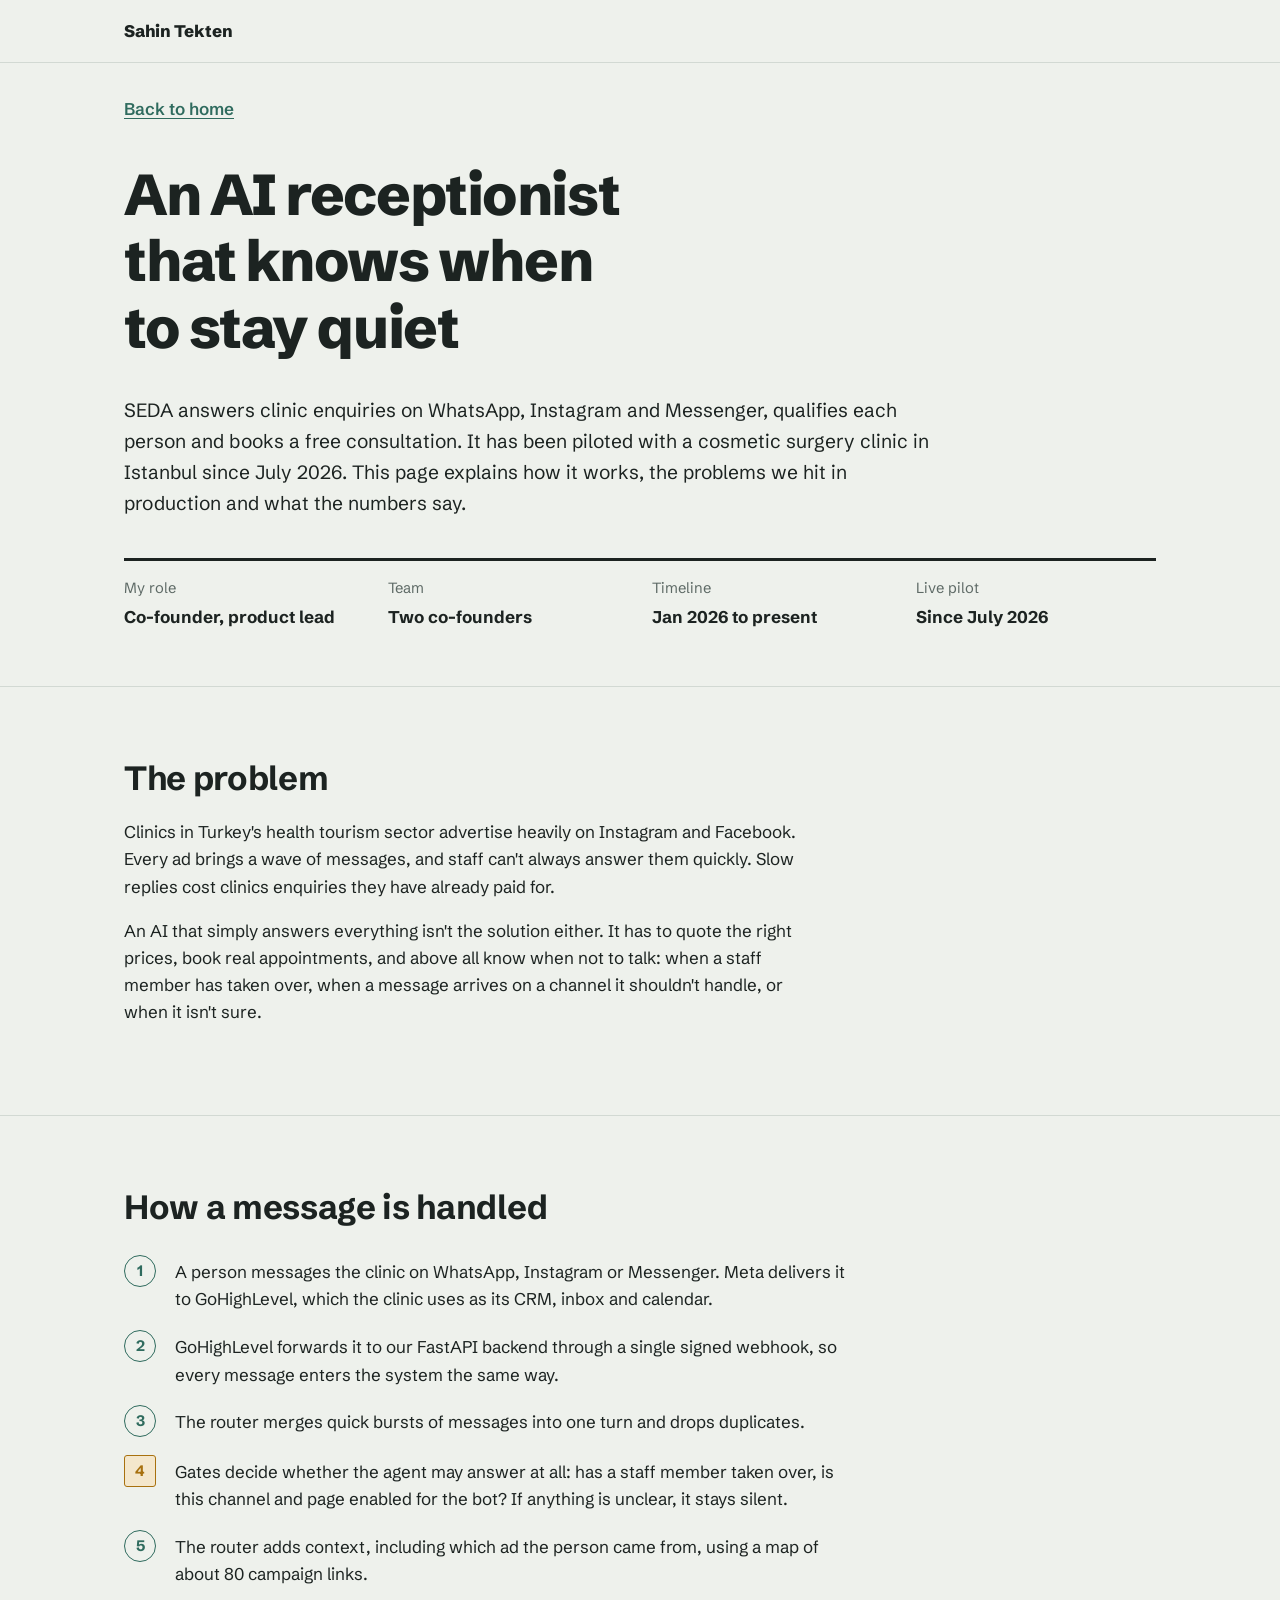
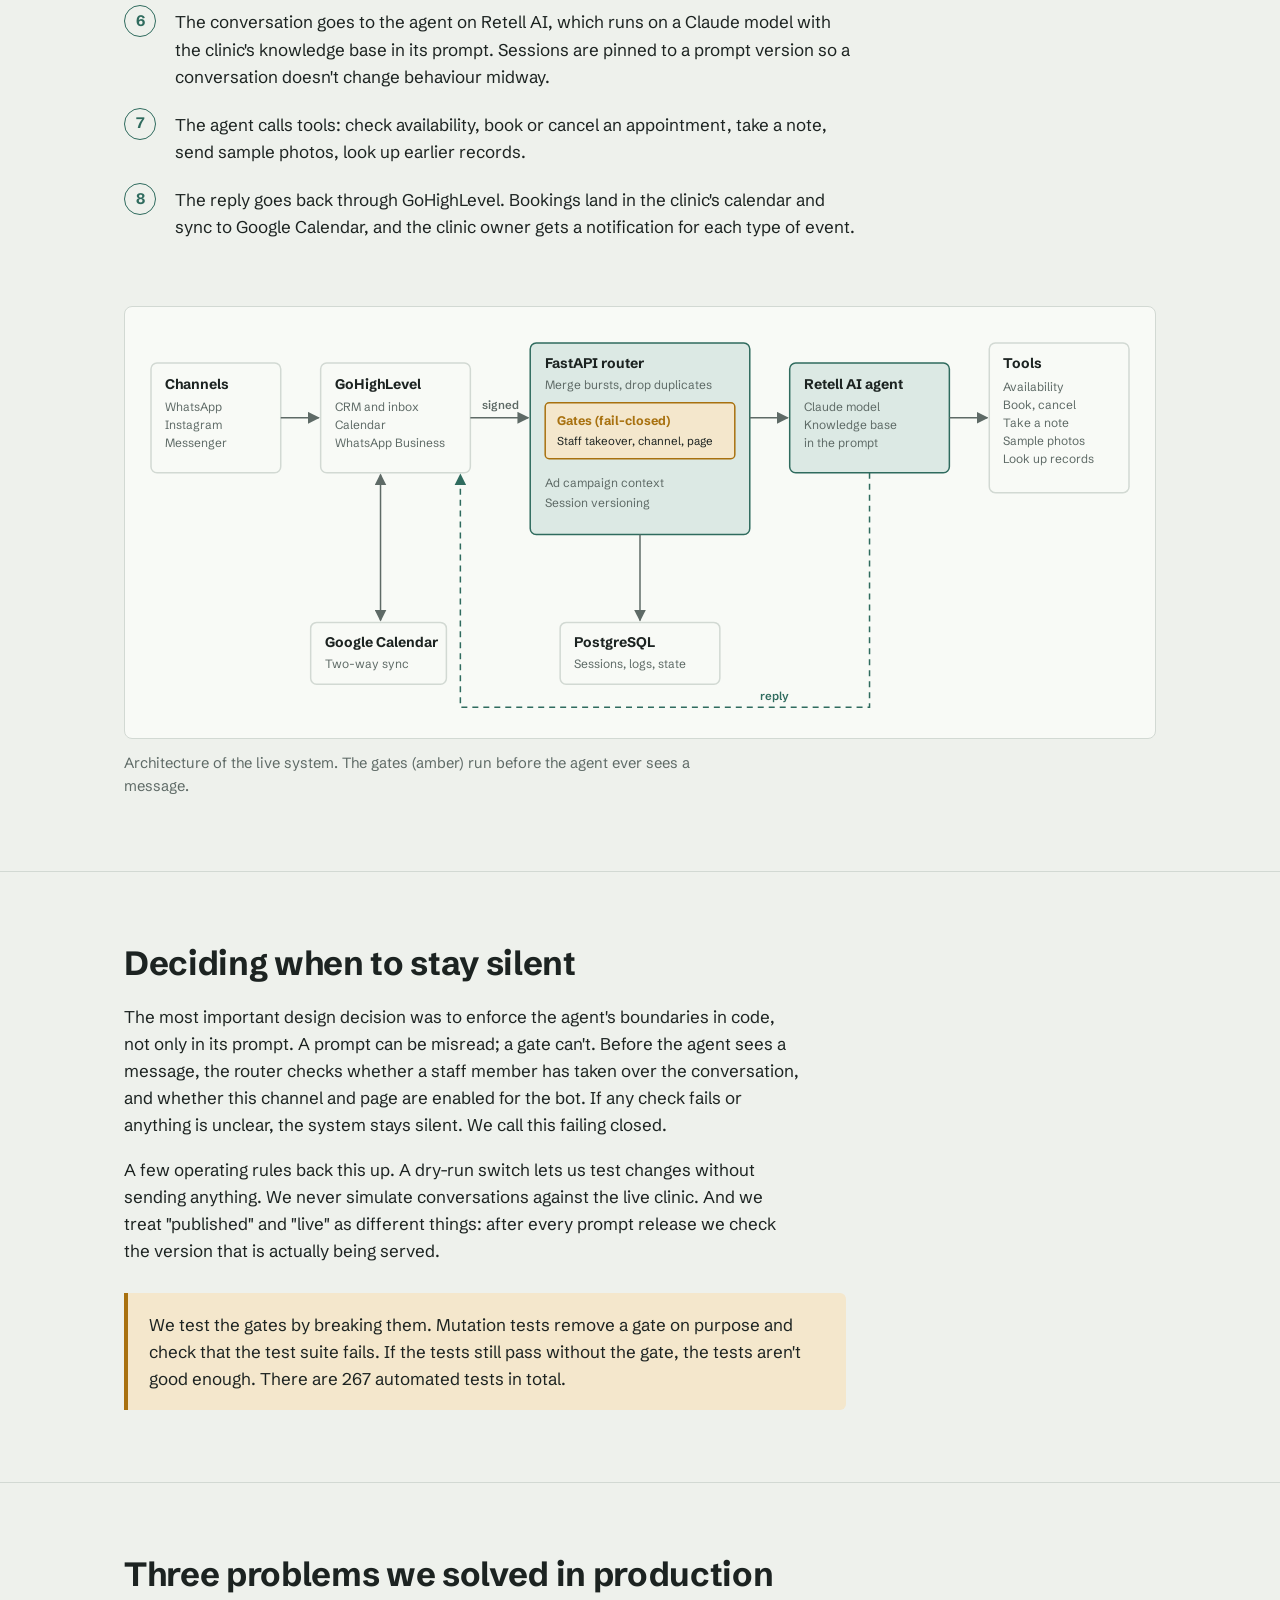
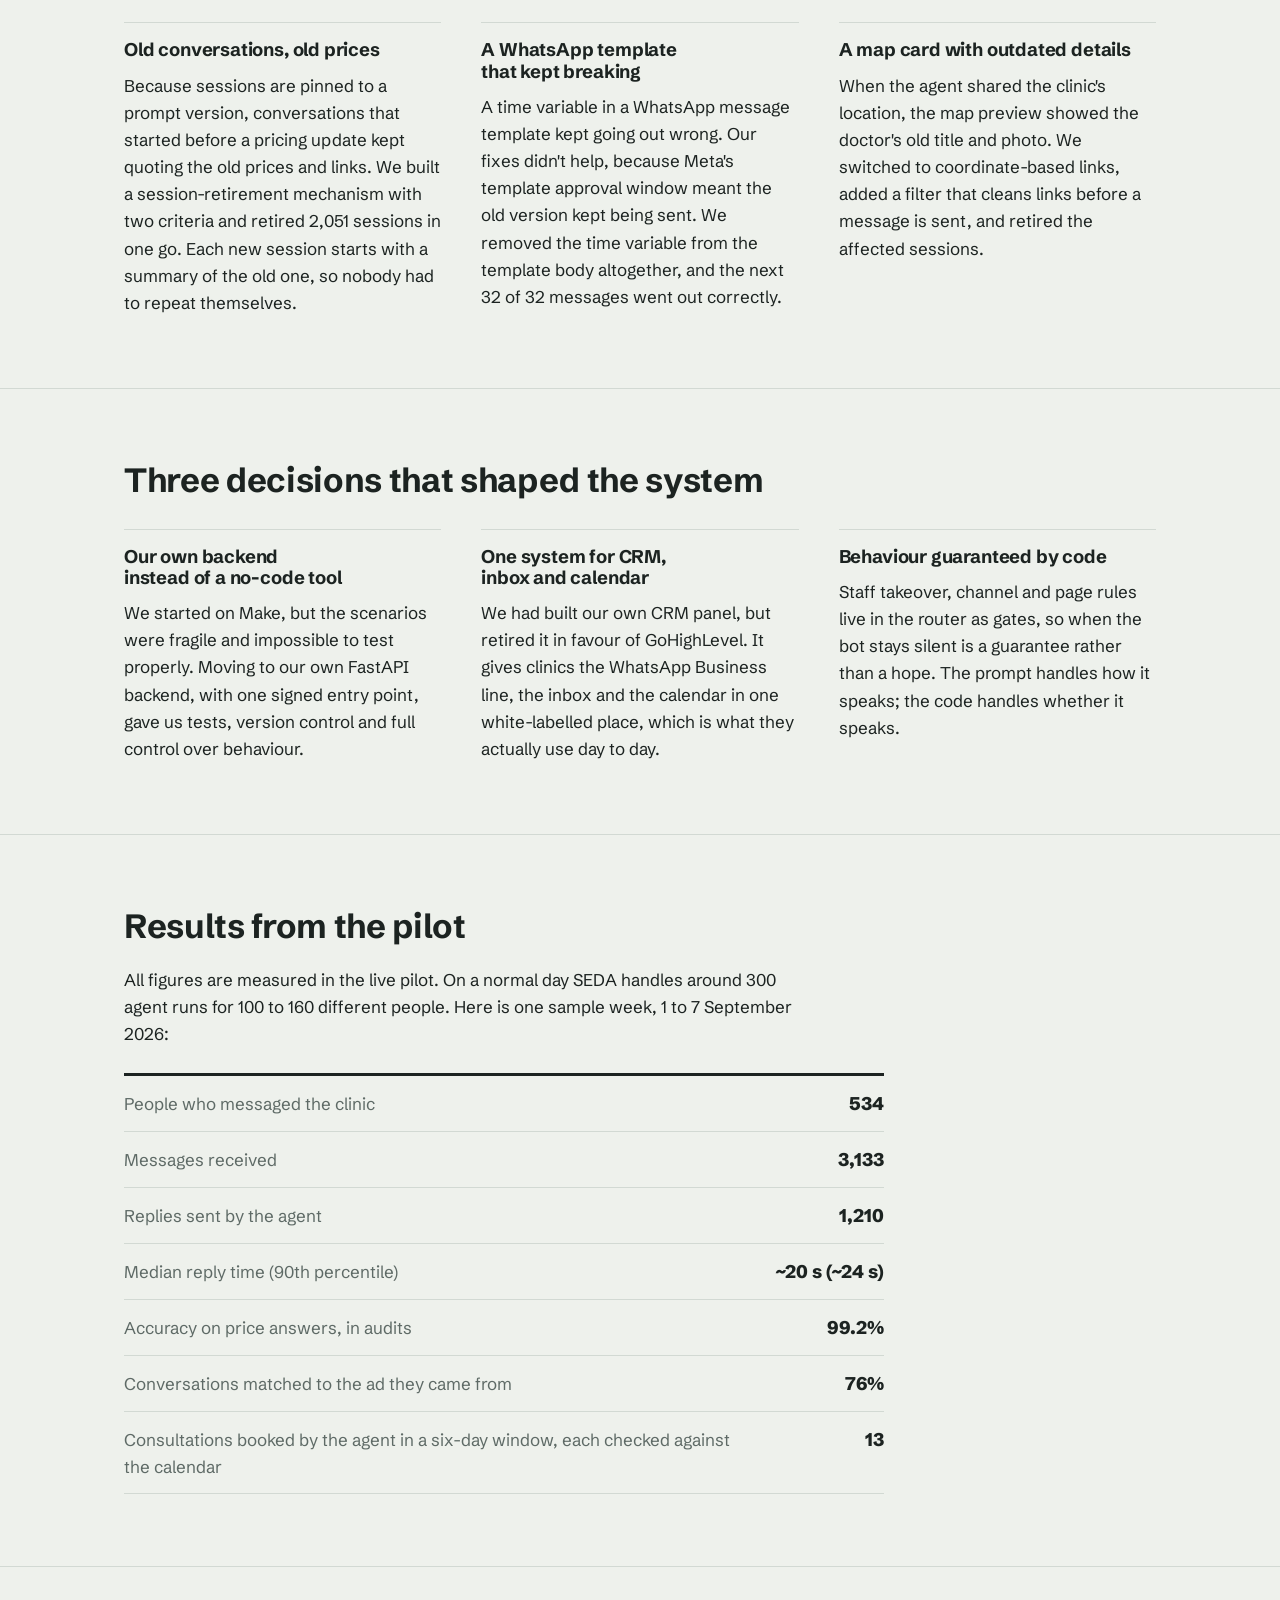
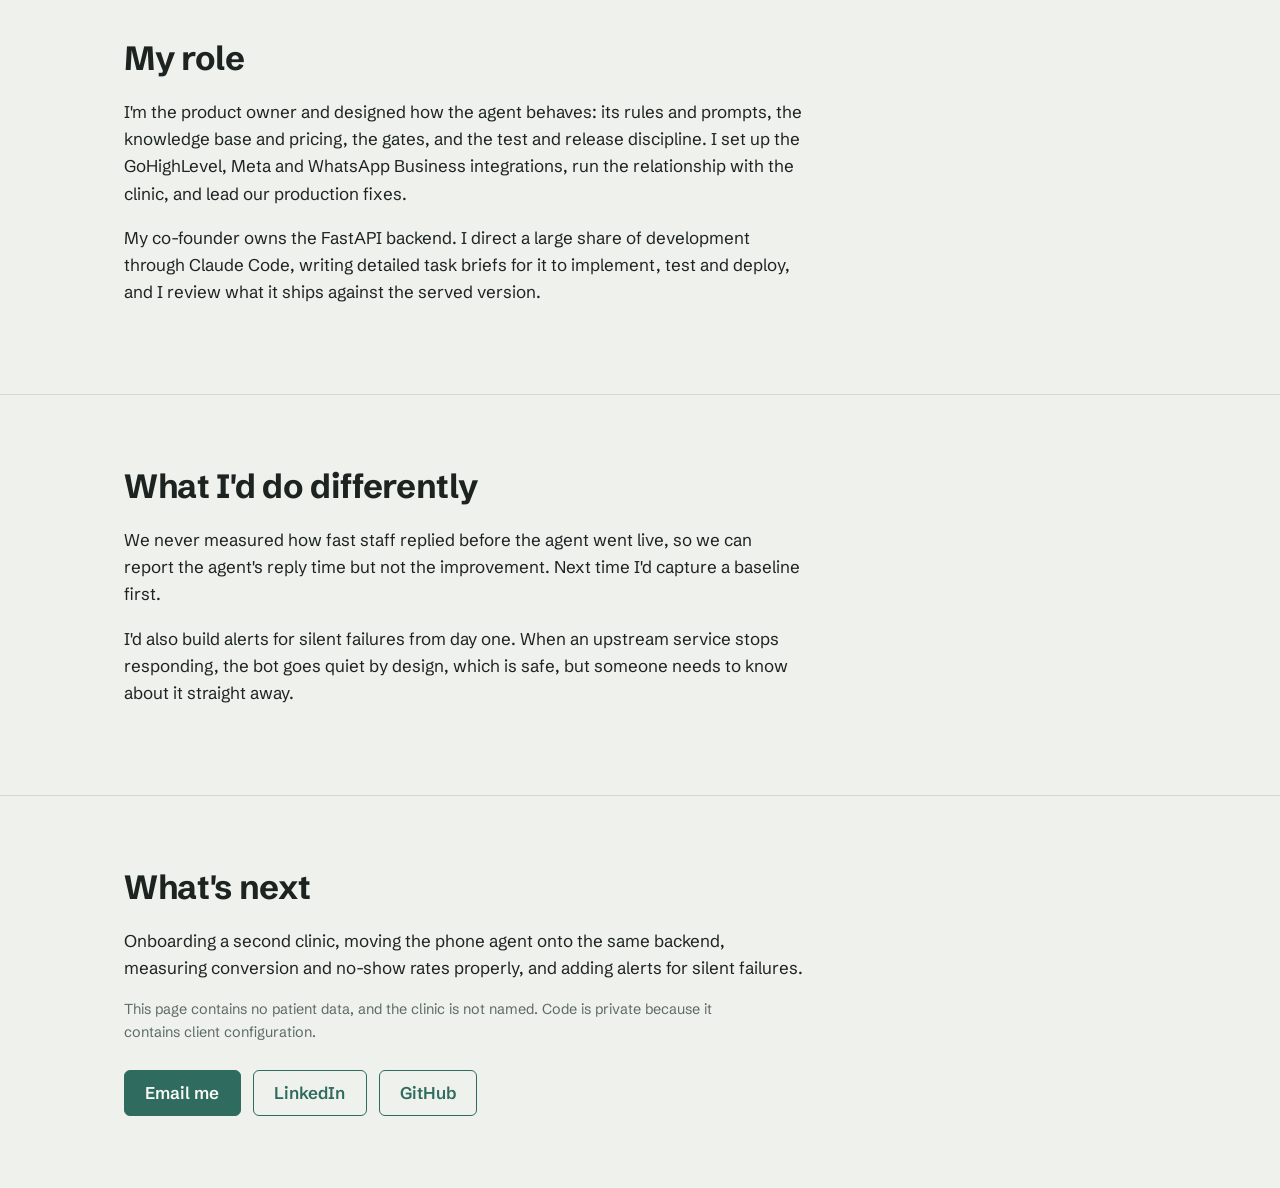
==== ai-receptionist.html @ e3f32552 "Redesign portfolio and add AI receptionist case study" ====
<!doctype html>
<html lang="en">
<head>
<meta charset="utf-8">
<meta name="viewport" content="width=device-width, initial-scale=1">
<title>SEDA case study: an AI receptionist that knows when to stay quiet | Sahin Tekten</title>
<meta name="description" content="SEDA answers clinic enquiries on WhatsApp, Instagram and Messenger, qualifies each person and books a free consultation.">
<meta name="color-scheme" content="light dark">
<link rel="preconnect" href="https://fonts.googleapis.com">
<link rel="preconnect" href="https://fonts.gstatic.com" crossorigin>
<link rel="stylesheet" href="https://fonts.googleapis.com/css2?family=Schibsted+Grotesk:wght@400;600;700;800&display=swap">
<link rel="stylesheet" href="styles.css">
</head>
<body>
<a class="skip-link" href="#main">Skip to content</a>

<header class="site-header">
  <div class="wrap">
    <a class="home" href="index.html">Sahin Tekten</a>
  </div>
</header>

<main id="main" tabindex="-1">

  <div class="wrap">
    <a class="back" href="index.html">Back to home</a>
  </div>

  <section class="case-hero" aria-labelledby="case-title">
    <div class="wrap">
      <h1 id="case-title">An AI receptionist that knows when to stay quiet</h1>
      <p class="lede">SEDA answers clinic enquiries on WhatsApp, Instagram and Messenger, qualifies each person and books a free consultation. It has been piloted with a cosmetic surgery clinic in Istanbul since July 2026. This page explains how it works, the problems we hit in production and what the numbers say.</p>
      <dl class="summary">
        <div><dt>My role</dt><dd>Co-founder, product lead</dd></div>
        <div><dt>Team</dt><dd>Two co-founders</dd></div>
        <div><dt>Timeline</dt><dd>Jan 2026 to present</dd></div>
        <div><dt>Live pilot</dt><dd>Since July 2026</dd></div>
      </dl>
    </div>
  </section>

  <section class="section prose" aria-labelledby="problem-title">
    <div class="wrap">
      <h2 id="problem-title">The problem</h2>
      <p>Clinics in Turkey's health tourism sector advertise heavily on Instagram and Facebook. Every ad brings a wave of messages, and staff can't always answer them quickly. Slow replies cost clinics enquiries they have already paid for.</p>
      <p>An AI that simply answers everything isn't the solution either. It has to quote the right prices, book real appointments, and above all know when not to talk: when a staff member has taken over, when a message arrives on a channel it shouldn't handle, or when it isn't sure.</p>
    </div>
  </section>

  <section class="section" aria-labelledby="how-title">
    <div class="wrap">
      <h2 id="how-title">How a message is handled</h2>
      <ol class="steps">
        <li><span class="num" aria-hidden="true">1</span><p>A person messages the clinic on WhatsApp, Instagram or Messenger. Meta delivers it to GoHighLevel, which the clinic uses as its CRM, inbox and calendar.</p></li>
        <li><span class="num" aria-hidden="true">2</span><p>GoHighLevel forwards it to our FastAPI backend through a single signed webhook, so every message enters the system the same way.</p></li>
        <li><span class="num" aria-hidden="true">3</span><p>The router merges quick bursts of messages into one turn and drops duplicates.</p></li>
        <li class="gate-step"><span class="num" aria-hidden="true">4</span><p>Gates decide whether the agent may answer at all: has a staff member taken over, is this channel and page enabled for the bot? If anything is unclear, it stays silent.</p></li>
        <li><span class="num" aria-hidden="true">5</span><p>The router adds context, including which ad the person came from, using a map of about 80 campaign links.</p></li>
        <li><span class="num" aria-hidden="true">6</span><p>The conversation goes to the agent on Retell AI, which runs on a Claude model with the clinic's knowledge base in its prompt. Sessions are pinned to a prompt version so a conversation doesn't change behaviour midway.</p></li>
        <li><span class="num" aria-hidden="true">7</span><p>The agent calls tools: check availability, book or cancel an appointment, take a note, send sample photos, look up earlier records.</p></li>
        <li><span class="num" aria-hidden="true">8</span><p>The reply goes back through GoHighLevel. Bookings land in the clinic's calendar and sync to Google Calendar, and the clinic owner gets a notification for each type of event.</p></li>
      </ol>

      <figure>
        <div class="diagram">
          <svg class="diagram-wide" viewBox="0 0 1000 400" role="img" aria-labelledby="arch-title arch-desc">
            <title id="arch-title">Architecture of the live system</title>
            <desc id="arch-desc">Messages flow from the channels (WhatsApp, Instagram, Messenger) to GoHighLevel, then over a signed webhook to the FastAPI router. The router merges bursts, drops duplicates and runs fail-closed gates for staff takeover, channel and page, then adds ad campaign context and session versioning. It passes the conversation to the Retell AI agent, which uses a Claude model with the knowledge base in the prompt and calls tools for availability, booking and cancelling, notes, sample photos and record lookups. The reply goes back to GoHighLevel. GoHighLevel syncs two ways with Google Calendar, and the router stores sessions, logs and state in PostgreSQL.</desc>
            <defs>
              <marker id="ah" viewBox="0 0 10 10" refX="9" refY="5" markerWidth="8" markerHeight="8" orient="auto-start-reverse"><path class="svg-head" d="M0,0 L10,5 L0,10 z"/></marker>
              <marker id="ah-accent" viewBox="0 0 10 10" refX="9" refY="5" markerWidth="8" markerHeight="8" orient="auto-start-reverse"><path class="svg-head-accent" d="M0,0 L10,5 L0,10 z"/></marker>
            </defs>

            <rect class="svg-box" x="10" y="40" width="130" height="110" rx="6"/>
            <text class="svg-title" x="24" y="66">Channels</text>
            <text class="svg-text" x="24" y="88">WhatsApp</text>
            <text class="svg-text" x="24" y="106">Instagram</text>
            <text class="svg-text" x="24" y="124">Messenger</text>

            <rect class="svg-box" x="180" y="40" width="150" height="110" rx="6"/>
            <text class="svg-title" x="194" y="66">GoHighLevel</text>
            <text class="svg-text" x="194" y="88">CRM and inbox</text>
            <text class="svg-text" x="194" y="106">Calendar</text>
            <text class="svg-text" x="194" y="124">WhatsApp Business</text>

            <rect class="svg-box-accent" x="390" y="20" width="220" height="192" rx="6"/>
            <text class="svg-title" x="405" y="45">FastAPI router</text>
            <text class="svg-text" x="405" y="66">Merge bursts, drop duplicates</text>
            <rect class="svg-box-gate" x="405" y="80" width="190" height="56" rx="4"/>
            <text class="svg-gate-title" x="417" y="102">Gates (fail-closed)</text>
            <text class="svg-gate-text" x="417" y="122">Staff takeover, channel, page</text>
            <text class="svg-text" x="405" y="164">Ad campaign context</text>
            <text class="svg-text" x="405" y="184">Session versioning</text>

            <rect class="svg-box-accent" x="650" y="40" width="160" height="110" rx="6"/>
            <text class="svg-title" x="664" y="66">Retell AI agent</text>
            <text class="svg-text" x="664" y="88">Claude model</text>
            <text class="svg-text" x="664" y="106">Knowledge base</text>
            <text class="svg-text" x="664" y="124">in the prompt</text>

            <rect class="svg-box" x="850" y="20" width="140" height="150" rx="6"/>
            <text class="svg-title" x="864" y="45">Tools</text>
            <text class="svg-text" x="864" y="68">Availability</text>
            <text class="svg-text" x="864" y="86">Book, cancel</text>
            <text class="svg-text" x="864" y="104">Take a note</text>
            <text class="svg-text" x="864" y="122">Sample photos</text>
            <text class="svg-text" x="864" y="140">Look up records</text>

            <line class="svg-arrow" x1="140" y1="95" x2="178" y2="95" marker-end="url(#ah)"/>
            <line class="svg-arrow" x1="330" y1="95" x2="388" y2="95" marker-end="url(#ah)"/>
            <text class="svg-label" x="360" y="86" text-anchor="middle">signed</text>
            <line class="svg-arrow" x1="610" y1="95" x2="648" y2="95" marker-end="url(#ah)"/>
            <line class="svg-arrow" x1="810" y1="95" x2="848" y2="95" marker-end="url(#ah)"/>

            <rect class="svg-box" x="170" y="300" width="136" height="62" rx="6"/>
            <text class="svg-title" x="184" y="325">Google Calendar</text>
            <text class="svg-text" x="184" y="346">Two-way sync</text>
            <line class="svg-arrow" x1="240" y1="152" x2="240" y2="298" marker-start="url(#ah)" marker-end="url(#ah)"/>

            <rect class="svg-box" x="420" y="300" width="160" height="62" rx="6"/>
            <text class="svg-title" x="434" y="325">PostgreSQL</text>
            <text class="svg-text" x="434" y="346">Sessions, logs, state</text>
            <line class="svg-arrow" x1="500" y1="212" x2="500" y2="298" marker-end="url(#ah)"/>

            <path class="svg-reply" d="M730,150 V385 H320 V152" marker-end="url(#ah-accent)"/>
            <text class="svg-label-accent" x="620" y="378">reply</text>
          </svg>

          <svg class="diagram-tall" viewBox="0 0 360 730" role="img" aria-labelledby="arch-title-m arch-desc-m">
            <title id="arch-title-m">Architecture of the live system</title>
            <desc id="arch-desc-m">Messages flow from the channels (WhatsApp, Instagram, Messenger) to GoHighLevel, then over a signed webhook to the FastAPI router. The router merges bursts, drops duplicates and runs fail-closed gates for staff takeover, channel and page, then adds ad campaign context and session versioning. It passes the conversation to the Retell AI agent, which uses a Claude model with the knowledge base in the prompt and calls tools for availability, booking and cancelling, notes, sample photos and record lookups. The reply goes back to GoHighLevel. GoHighLevel syncs two ways with Google Calendar, and the router stores sessions, logs and state in PostgreSQL.</desc>
            <defs>
              <marker id="ahm" viewBox="0 0 10 10" refX="9" refY="5" markerWidth="8" markerHeight="8" orient="auto-start-reverse"><path class="svg-head" d="M0,0 L10,5 L0,10 z"/></marker>
              <marker id="ahm-accent" viewBox="0 0 10 10" refX="9" refY="5" markerWidth="8" markerHeight="8" orient="auto-start-reverse"><path class="svg-head-accent" d="M0,0 L10,5 L0,10 z"/></marker>
            </defs>

            <rect class="svg-box" x="36" y="10" width="190" height="90" rx="6"/>
            <text class="svg-title" x="50" y="34">Channels</text>
            <text class="svg-text" x="50" y="54">WhatsApp</text>
            <text class="svg-text" x="50" y="71">Instagram</text>
            <text class="svg-text" x="50" y="88">Messenger</text>
            <line class="svg-arrow" x1="131" y1="100" x2="131" y2="128" marker-end="url(#ahm)"/>

            <rect class="svg-box" x="36" y="130" width="190" height="90" rx="6"/>
            <text class="svg-title" x="50" y="154">GoHighLevel</text>
            <text class="svg-text" x="50" y="174">CRM and inbox</text>
            <text class="svg-text" x="50" y="191">Calendar</text>
            <text class="svg-text" x="50" y="208">WhatsApp Business</text>

            <rect class="svg-box" x="260" y="140" width="95" height="70" rx="6"/>
            <text class="svg-title" x="268" y="160">Google</text>
            <text class="svg-title" x="268" y="177">Calendar</text>
            <text class="svg-text" x="268" y="198">Two-way sync</text>
            <line class="svg-arrow" x1="228" y1="175" x2="258" y2="175" marker-start="url(#ahm)" marker-end="url(#ahm)"/>

            <line class="svg-arrow" x1="131" y1="220" x2="131" y2="258" marker-end="url(#ahm)"/>
            <text class="svg-label" x="141" y="244">signed</text>

            <rect class="svg-box-accent" x="36" y="260" width="190" height="200" rx="6"/>
            <text class="svg-title" x="50" y="284">FastAPI router</text>
            <text class="svg-text" x="50" y="304">Merge bursts,</text>
            <text class="svg-text" x="50" y="320">drop duplicates</text>
            <rect class="svg-box-gate" x="50" y="334" width="162" height="66" rx="4"/>
            <text class="svg-gate-title" x="60" y="354">Gates (fail-closed)</text>
            <text class="svg-gate-text" x="60" y="373">Staff takeover,</text>
            <text class="svg-gate-text" x="60" y="389">channel, page</text>
            <text class="svg-text" x="50" y="424">Ad campaign context</text>
            <text class="svg-text" x="50" y="442">Session versioning</text>

            <rect class="svg-box" x="260" y="300" width="95" height="76" rx="6"/>
            <text class="svg-title" x="268" y="320">PostgreSQL</text>
            <text class="svg-text" x="268" y="342">Sessions, logs,</text>
            <text class="svg-text" x="268" y="358">state</text>
            <line class="svg-arrow" x1="228" y1="338" x2="258" y2="338" marker-end="url(#ahm)"/>

            <line class="svg-arrow" x1="131" y1="460" x2="131" y2="488" marker-end="url(#ahm)"/>

            <rect class="svg-box-accent" x="36" y="490" width="190" height="72" rx="6"/>
            <text class="svg-title" x="50" y="514">Retell AI agent</text>
            <text class="svg-text" x="50" y="534">Claude model</text>
            <text class="svg-text" x="50" y="551">Knowledge base in the prompt</text>

            <line class="svg-arrow" x1="131" y1="562" x2="131" y2="590" marker-end="url(#ahm)"/>

            <rect class="svg-box" x="36" y="592" width="190" height="128" rx="6"/>
            <text class="svg-title" x="50" y="616">Tools</text>
            <text class="svg-text" x="50" y="636">Availability</text>
            <text class="svg-text" x="50" y="653">Book, cancel</text>
            <text class="svg-text" x="50" y="670">Take a note</text>
            <text class="svg-text" x="50" y="687">Sample photos</text>
            <text class="svg-text" x="50" y="704">Look up records</text>

            <path class="svg-reply" d="M36,526 H18 V175 H34" marker-end="url(#ahm-accent)"/>
            <text class="svg-label-accent" transform="translate(12 350) rotate(-90)" text-anchor="middle">reply</text>
          </svg>
        </div>
        <figcaption>Architecture of the live system. The gates (amber) run before the agent ever sees a message.</figcaption>
      </figure>
    </div>
  </section>

  <section class="section prose" aria-labelledby="silent-title">
    <div class="wrap">
      <h2 id="silent-title">Deciding when to stay silent</h2>
      <p>The most important design decision was to enforce the agent's boundaries in code, not only in its prompt. A prompt can be misread; a gate can't. Before the agent sees a message, the router checks whether a staff member has taken over the conversation, and whether this channel and page are enabled for the bot. If any check fails or anything is unclear, the system stays silent. We call this failing closed.</p>
      <p>A few operating rules back this up. A dry-run switch lets us test changes without sending anything. We never simulate conversations against the live clinic. And we treat "published" and "live" as different things: after every prompt release we check the version that is actually being served.</p>
      <div class="callout">
        <p>We test the gates by breaking them. Mutation tests remove a gate on purpose and check that the test suite fails. If the tests still pass without the gate, the tests aren't good enough. There are 267 automated tests in total.</p>
      </div>
    </div>
  </section>

  <section class="section" aria-labelledby="problems-title">
    <div class="wrap">
      <h2 id="problems-title">Three problems we solved in production</h2>
      <div class="three">
        <div>
          <h3>Old conversations, old prices</h3>
          <p>Because sessions are pinned to a prompt version, conversations that started before a pricing update kept quoting the old prices and links. We built a session-retirement mechanism with two criteria and retired 2,051 sessions in one go. Each new session starts with a summary of the old one, so nobody had to repeat themselves.</p>
        </div>
        <div>
          <h3>A WhatsApp template that kept breaking</h3>
          <p>A time variable in a WhatsApp message template kept going out wrong. Our fixes didn't help, because Meta's template approval window meant the old version kept being sent. We removed the time variable from the template body altogether, and the next 32 of 32 messages went out correctly.</p>
        </div>
        <div>
          <h3>A map card with outdated details</h3>
          <p>When the agent shared the clinic's location, the map preview showed the doctor's old title and photo. We switched to coordinate-based links, added a filter that cleans links before a message is sent, and retired the affected sessions.</p>
        </div>
      </div>
    </div>
  </section>

  <section class="section" aria-labelledby="decisions-title">
    <div class="wrap">
      <h2 id="decisions-title">Three decisions that shaped the system</h2>
      <div class="three">
        <div>
          <h3>Our own backend instead of a no-code tool</h3>
          <p>We started on Make, but the scenarios were fragile and impossible to test properly. Moving to our own FastAPI backend, with one signed entry point, gave us tests, version control and full control over behaviour.</p>
        </div>
        <div>
          <h3>One system for CRM, inbox and calendar</h3>
          <p>We had built our own CRM panel, but retired it in favour of GoHighLevel. It gives clinics the WhatsApp Business line, the inbox and the calendar in one white-labelled place, which is what they actually use day to day.</p>
        </div>
        <div>
          <h3>Behaviour guaranteed by code</h3>
          <p>Staff takeover, channel and page rules live in the router as gates, so when the bot stays silent is a guarantee rather than a hope. The prompt handles how it speaks; the code handles whether it speaks.</p>
        </div>
      </div>
    </div>
  </section>

  <section class="section prose" aria-labelledby="results-title">
    <div class="wrap">
      <h2 id="results-title">Results from the pilot</h2>
      <p>All figures are measured in the live pilot. On a normal day SEDA handles around 300 agent runs for 100 to 160 different people. Here is one sample week, 1 to 7 September 2026:</p>
      <table class="results">
        <caption class="visually-hidden">Sample week, 1 to 7 September 2026</caption>
        <tbody>
          <tr><th scope="row">People who messaged the clinic</th><td>534</td></tr>
          <tr><th scope="row">Messages received</th><td>3,133</td></tr>
          <tr><th scope="row">Replies sent by the agent</th><td>1,210</td></tr>
          <tr><th scope="row">Median reply time (90th percentile)</th><td>~20 s (~24 s)</td></tr>
          <tr><th scope="row">Accuracy on price answers, in audits</th><td>99.2%</td></tr>
          <tr><th scope="row">Conversations matched to the ad they came from</th><td>76%</td></tr>
          <tr><th scope="row">Consultations booked by the agent in a six-day window, each checked against the calendar</th><td>13</td></tr>
        </tbody>
      </table>
    </div>
  </section>

  <section class="section prose" aria-labelledby="role-title">
    <div class="wrap">
      <h2 id="role-title">My role</h2>
      <p>I'm the product owner and designed how the agent behaves: its rules and prompts, the knowledge base and pricing, the gates, and the test and release discipline. I set up the GoHighLevel, Meta and WhatsApp Business integrations, run the relationship with the clinic, and lead our production fixes.</p>
      <p>My co-founder owns the FastAPI backend. I direct a large share of development through Claude Code, writing detailed task briefs for it to implement, test and deploy, and I review what it ships against the served version.</p>
    </div>
  </section>

  <section class="section prose" aria-labelledby="differently-title">
    <div class="wrap">
      <h2 id="differently-title">What I'd do differently</h2>
      <p>We never measured how fast staff replied before the agent went live, so we can report the agent's reply time but not the improvement. Next time I'd capture a baseline first.</p>
      <p>I'd also build alerts for silent failures from day one. When an upstream service stops responding, the bot goes quiet by design, which is safe, but someone needs to know about it straight away.</p>
    </div>
  </section>

  <section class="section prose" aria-labelledby="next-title">
    <div class="wrap">
      <h2 id="next-title">What's next</h2>
      <p>Onboarding a second clinic, moving the phone agent onto the same backend, measuring conversion and no-show rates properly, and adding alerts for silent failures.</p>
      <p class="small muted">This page contains no patient data, and the clinic is not named. Code is private because it contains client configuration.</p>
      <div class="actions">
        <a class="btn btn-primary" href="mailto:sahin.tekten@ucdconnect.ie">Email me</a>
        <a class="btn" href="https://www.linkedin.com/in/sahintekten">LinkedIn</a>
        <a class="btn" href="https://github.com/sahintekten">GitHub</a>
      </div>
    </div>
  </section>

</main>
</body>
</html>
---- styles.css ----
:root {
  --bg: #EEF1EC;
  --surface: #F8FAF6;
  --text: #1C2321;
  --muted: #5E6A66;
  --line: #D2D9D3;
  --accent: #2F6B5E;
  --accent-soft: #DCE9E4;
  --gate: #A8710F;
  --gate-soft: #F4E7CC;
  --on-accent: #F8FAF6;
  --sans: "Schibsted Grotesk", system-ui, -apple-system, "Segoe UI", Roboto, sans-serif;
  --mono: "JetBrains Mono", ui-monospace, monospace;
  --measure: 68ch;
  color-scheme: light dark;
}

@media (prefers-color-scheme: dark) {
  :root {
    --bg: #141918;
    --surface: #1B2220;
    --text: #E6ECE8;
    --muted: #9AA7A2;
    --line: #2C3633;
    --accent: #76BDAA;
    --accent-soft: #1E332D;
    --gate: #E2AC4C;
    --gate-soft: #3A2F18;
    --on-accent: #141918;
  }
}

*, *::before, *::after { box-sizing: border-box; }

html { scroll-behavior: smooth; }
@media (prefers-reduced-motion: reduce) {
  html { scroll-behavior: auto; }
}

body {
  margin: 0;
  background: var(--bg);
  color: var(--text);
  font: 400 17px/1.6 var(--sans);
  -webkit-text-size-adjust: 100%;
  overflow-wrap: break-word;
}

h1, h2, h3 {
  line-height: 1.15;
  margin: 0 0 0.6em;
  letter-spacing: -0.01em;
  text-wrap: balance;
}
h1 { font-size: clamp(2.2rem, 5.2vw, 3.6rem); font-weight: 800; letter-spacing: -0.025em; }
h2 { font-size: clamp(1.6rem, 3vw, 2.1rem); font-weight: 700; }
h3 { font-size: 1.15rem; font-weight: 700; }

p { margin: 0 0 1em; max-width: var(--measure); }

a { color: var(--accent); text-underline-offset: 0.18em; text-decoration-thickness: 1px; }
a:hover { text-decoration-thickness: 2px; }

:focus-visible {
  outline: 3px solid var(--accent);
  outline-offset: 3px;
  border-radius: 2px;
}

.visually-hidden {
  position: absolute;
  width: 1px;
  height: 1px;
  overflow: hidden;
  clip: rect(0 0 0 0);
  white-space: nowrap;
}

.skip-link {
  position: absolute;
  left: 16px;
  top: -100px;
  z-index: 10;
  background: var(--text);
  color: var(--bg);
  padding: 0.6em 1em;
  font-weight: 600;
  text-decoration: none;
}
.skip-link:focus { top: 12px; }

.wrap {
  max-width: 1080px;
  margin: 0 auto;
  padding: 0 24px;
}

/* Header */
.site-header { border-bottom: 1px solid var(--line); }
.site-header .wrap {
  display: flex;
  flex-wrap: wrap;
  align-items: baseline;
  justify-content: space-between;
  gap: 0.5rem 1.5rem;
  padding-top: 1.1rem;
  padding-bottom: 1.1rem;
}
.site-header .home { font-weight: 800; color: var(--text); text-decoration: none; font-size: 1.05rem; }
.site-header nav ul {
  list-style: none;
  margin: 0;
  padding: 0;
  display: flex;
  flex-wrap: wrap;
  gap: 0.25rem 1.4rem;
}
.site-header nav a { color: var(--muted); text-decoration: none; font-weight: 600; }
.site-header nav a:hover { color: var(--text); text-decoration: underline; }

main { display: block; }

.section { padding: 4.5rem 0; border-top: 1px solid var(--line); }
.section:first-child { border-top: 0; }

.sub { color: var(--muted); font-weight: 600; margin-top: -0.3em; }
.muted { color: var(--muted); }
.small { font-size: 0.9rem; }

/* Buttons */
.actions { display: flex; flex-wrap: wrap; gap: 0.75rem; margin: 1.6rem 0 0; }
.btn {
  display: inline-block;
  padding: 0.7em 1.2em;
  border: 1.5px solid var(--accent);
  border-radius: 6px;
  color: var(--accent);
  background: transparent;
  font-weight: 600;
  text-decoration: none;
  line-height: 1.2;
}
.btn:hover { background: var(--accent-soft); }
.btn-primary { background: var(--accent); color: var(--on-accent); }
.btn-primary:hover { background: var(--accent); color: var(--on-accent); filter: brightness(1.08); }

/* Two-column layouts */
.split {
  display: grid;
  grid-template-columns: minmax(0, 1.1fr) minmax(0, 1fr);
  gap: 3.5rem;
  align-items: start;
}

/* Hero */
.hero { padding: 4.5rem 0 5rem; }
.hero .split { align-items: center; }
.hero .lead { font-size: 1.2rem; }
.hero .note { margin-top: 1.4rem; font-size: 0.92rem; color: var(--muted); }

/* Trace block */
.trace {
  font-family: var(--mono);
  font-size: 0.84rem;
  line-height: 1.45;
  background: var(--surface);
  border: 1px solid var(--line);
  border-radius: 8px;
  padding: 1.4rem 1.4rem 1.2rem;
  min-width: 0;
}
.trace h2 {
  font-family: var(--mono);
  font-size: 0.84rem;
  font-weight: 400;
  color: var(--muted);
  letter-spacing: 0;
  margin: 0 0 1rem;
}
.trace ol {
  list-style: none;
  margin: 0;
  padding: 0;
  position: relative;
}
.trace ol::before {
  content: "";
  position: absolute;
  left: 5px;
  top: 0.55em;
  bottom: 0.9em;
  width: 1px;
  background: var(--line);
}
.trace li {
  position: relative;
  padding: 0 0 0.75rem 1.6rem;
  animation: trace-in 0.4s ease-out both;
}
.trace li:last-child { padding-bottom: 0; }
.trace li::before {
  content: "";
  position: absolute;
  left: 1px;
  top: 0.42em;
  width: 9px;
  height: 9px;
  border-radius: 50%;
  background: var(--surface);
  border: 1.5px solid var(--muted);
}
.trace .step { font-weight: 700; }
.trace .sep { color: var(--muted); }
.trace .gate .step, .trace .gate .result { color: var(--gate); }
.trace .gate::before {
  border-radius: 1px;
  background: var(--gate);
  border-color: var(--gate);
}
.trace .agent .step, .trace .agent .result { color: var(--accent); }
.trace .agent::before { background: var(--accent); border-color: var(--accent); }
.trace .reply::before { background: var(--text); border-color: var(--text); }
.trace .foot { display: block; color: var(--muted); margin-top: 0.2rem; }

.trace li:nth-child(1) { animation-delay: 0.1s; }
.trace li:nth-child(2) { animation-delay: 0.4s; }
.trace li:nth-child(3) { animation-delay: 0.7s; }
.trace li:nth-child(4) { animation-delay: 1.0s; }
.trace li:nth-child(5) { animation-delay: 1.3s; }
.trace li:nth-child(6) { animation-delay: 1.6s; }
.trace li:nth-child(7) { animation-delay: 1.9s; }
.trace li:nth-child(8) { animation-delay: 2.2s; }

@keyframes trace-in {
  from { opacity: 0; transform: translateY(4px); }
  to { opacity: 1; transform: none; }
}
@media (prefers-reduced-motion: reduce) {
  .trace li { animation: none; }
}

/* Figures list */
.figures { margin: 0.4rem 0 0; border-top: 3px solid var(--text); }
.figures div {
  display: flex;
  justify-content: space-between;
  align-items: baseline;
  gap: 1rem;
  padding: 0.85rem 0;
  border-bottom: 1px solid var(--line);
}
.figures dt { color: var(--muted); }
.figures dd { margin: 0; font-weight: 800; font-size: 1.35rem; white-space: nowrap; }
.figures + .small { margin-top: 0.8rem; }

/* Projects and timeline rows */
.rows { list-style: none; margin: 2rem 0 0; padding: 0; }
.rows > li {
  display: grid;
  grid-template-columns: minmax(0, 15rem) minmax(0, 1fr);
  gap: 2rem;
  padding: 1.6rem 0;
  border-top: 1px solid var(--line);
}
.rows > li:last-child { border-bottom: 1px solid var(--line); }
.rows .meta { color: var(--muted); font-size: 0.95rem; }
.rows .meta span { display: block; }
.rows h3 { margin-bottom: 0.4rem; }
.rows p { margin: 0; }

.timeline > li { padding: 1.2rem 0; }
.timeline h3 { font-size: 1.05rem; }
.timeline .org { color: var(--muted); font-weight: 400; }

/* Skills */
.skills {
  display: grid;
  grid-template-columns: repeat(3, minmax(0, 1fr));
  gap: 2rem;
  margin-top: 1.6rem;
}
.skills h3 { margin-bottom: 0.3rem; }
.skills p { margin: 0; color: var(--muted); }

/* Case study */
.back { display: inline-block; margin: 2rem 0 0; font-weight: 600; }
.case-hero { padding: 2.5rem 0 3.5rem; }
.case-hero h1 { max-width: 18ch; }
.lede { font-size: 1.2rem; }

.summary {
  display: grid;
  grid-template-columns: repeat(4, minmax(0, 1fr));
  gap: 1.5rem;
  margin: 2.5rem 0 0;
  padding-top: 1rem;
  border-top: 3px solid var(--text);
}
.summary dt { color: var(--muted); font-size: 0.92rem; }
.summary dd { margin: 0.15rem 0 0; font-weight: 700; }

.steps { list-style: none; margin: 1.8rem 0 0; padding: 0; max-width: 76ch; }
.steps li {
  display: grid;
  grid-template-columns: 2.2rem minmax(0, 1fr);
  gap: 1rem;
  padding: 0 0 1.1rem;
}
.steps .num {
  width: 2rem;
  height: 2rem;
  border-radius: 50%;
  border: 1.5px solid var(--accent);
  color: var(--accent);
  display: grid;
  place-items: center;
  font-weight: 700;
  font-size: 0.95rem;
}
.steps .gate-step .num {
  border-radius: 3px;
  border-color: var(--gate);
  background: var(--gate-soft);
  color: var(--gate);
}
.steps p { margin: 0.2rem 0 0; }

figure { margin: 3rem 0 0; }
.diagram {
  background: var(--surface);
  border: 1px solid var(--line);
  border-radius: 8px;
  padding: 1rem;
}
.diagram svg { display: block; width: 100%; height: auto; }
.diagram-tall { display: none !important; max-width: 420px; }
@media (max-width: 700px) {
  .diagram-wide { display: none !important; }
  .diagram-tall { display: block !important; }
}
figcaption { margin-top: 0.8rem; color: var(--muted); font-size: 0.92rem; max-width: var(--measure); }

.svg-box { fill: var(--surface); stroke: var(--line); stroke-width: 1.5; }
.svg-box-accent { fill: var(--accent-soft); stroke: var(--accent); stroke-width: 1.5; }
.svg-box-gate { fill: var(--gate-soft); stroke: var(--gate); stroke-width: 1.5; }
.svg-title { fill: var(--text); font: 700 14px var(--sans); }
.svg-text { fill: var(--muted); font: 400 12px var(--sans); }
.svg-gate-title { fill: var(--gate); font: 700 12.5px var(--sans); }
.svg-gate-text { fill: var(--text); font: 400 11.5px var(--sans); }
.svg-arrow { stroke: var(--muted); stroke-width: 1.5; fill: none; }
.svg-reply { stroke: var(--accent); stroke-width: 1.5; stroke-dasharray: 6 5; fill: none; }
.svg-head { fill: var(--muted); }
.svg-head-accent { fill: var(--accent); }
.svg-label { fill: var(--muted); font: 600 11.5px var(--sans); }
.svg-label-accent { fill: var(--accent); font: 600 11.5px var(--sans); }

.callout {
  border-left: 4px solid var(--gate);
  background: var(--gate-soft);
  padding: 1.1rem 1.3rem;
  margin: 1.8rem 0 0;
  max-width: calc(var(--measure) + 2.6rem);
  border-radius: 0 6px 6px 0;
}
.callout p { margin: 0; }

.three {
  display: grid;
  grid-template-columns: repeat(3, minmax(0, 1fr));
  gap: 2.5rem;
  margin-top: 1.8rem;
}
.three > div { border-top: 1px solid var(--line); padding-top: 1rem; }
.three p { margin: 0; }

.results {
  width: 100%;
  max-width: 760px;
  border-collapse: collapse;
  margin-top: 1.6rem;
  border-top: 3px solid var(--text);
}
.results th, .results td {
  padding: 0.8rem 0;
  border-bottom: 1px solid var(--line);
  text-align: left;
  vertical-align: baseline;
}
.results th { font-weight: 400; color: var(--muted); padding-right: 1.5rem; }
.results td { text-align: right; font-weight: 800; font-size: 1.15rem; white-space: nowrap; }

.prose > p { max-width: var(--measure); }

.site-footer { border-top: 1px solid var(--line); padding: 2rem 0 3rem; color: var(--muted); font-size: 0.9rem; }
.site-footer p { margin: 0; }

@media (max-width: 860px) {
  .split, .skills, .three, .summary { grid-template-columns: minmax(0, 1fr); }
  .split { gap: 2.5rem; }
  .summary { gap: 0.9rem; }
  .rows > li { grid-template-columns: minmax(0, 1fr); gap: 0.4rem; }
  .section { padding: 3.2rem 0; }
  .hero { padding: 3rem 0 3.5rem; }
}

@media (max-width: 480px) {
  .wrap { padding: 0 16px; }
  body { font-size: 16px; }
  .trace { font-size: 0.78rem; padding: 1.1rem 1rem 1rem; }
  .figures dd { font-size: 1.15rem; }
  .results td { font-size: 1rem; }
}
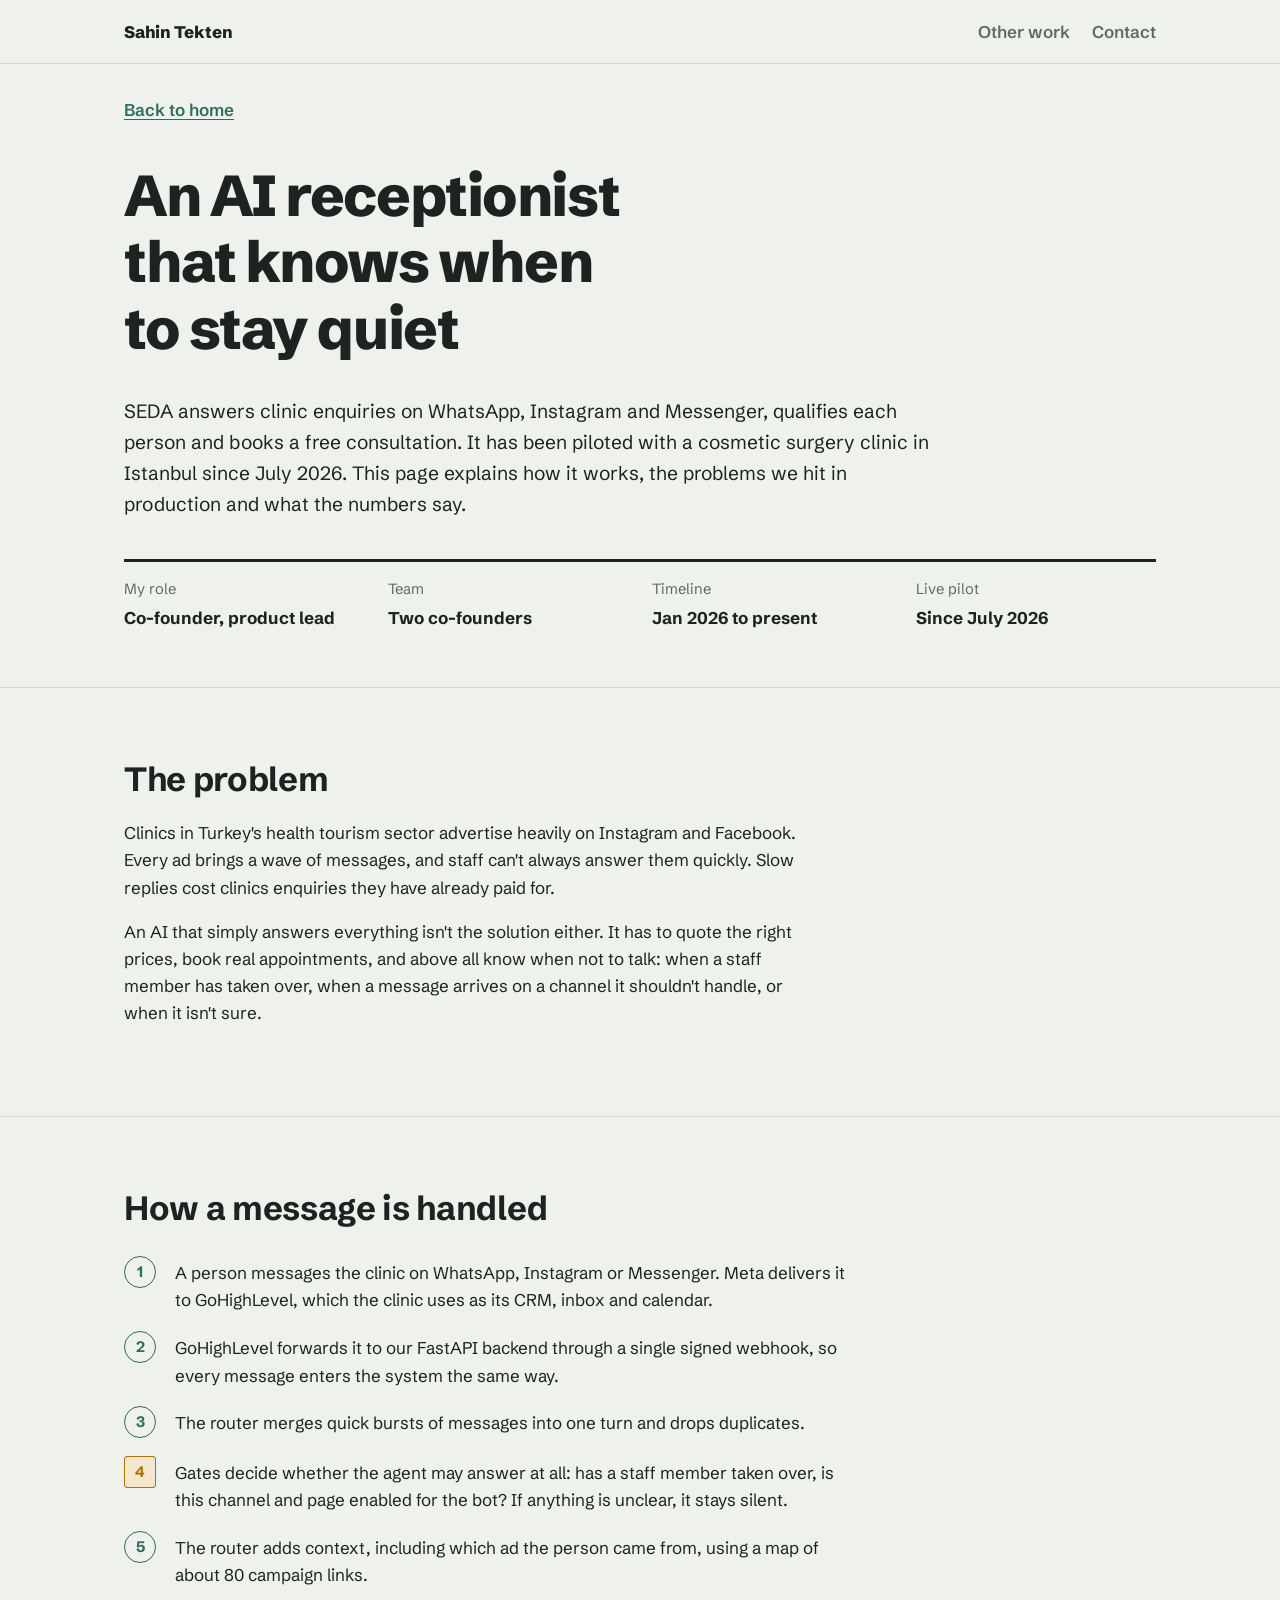
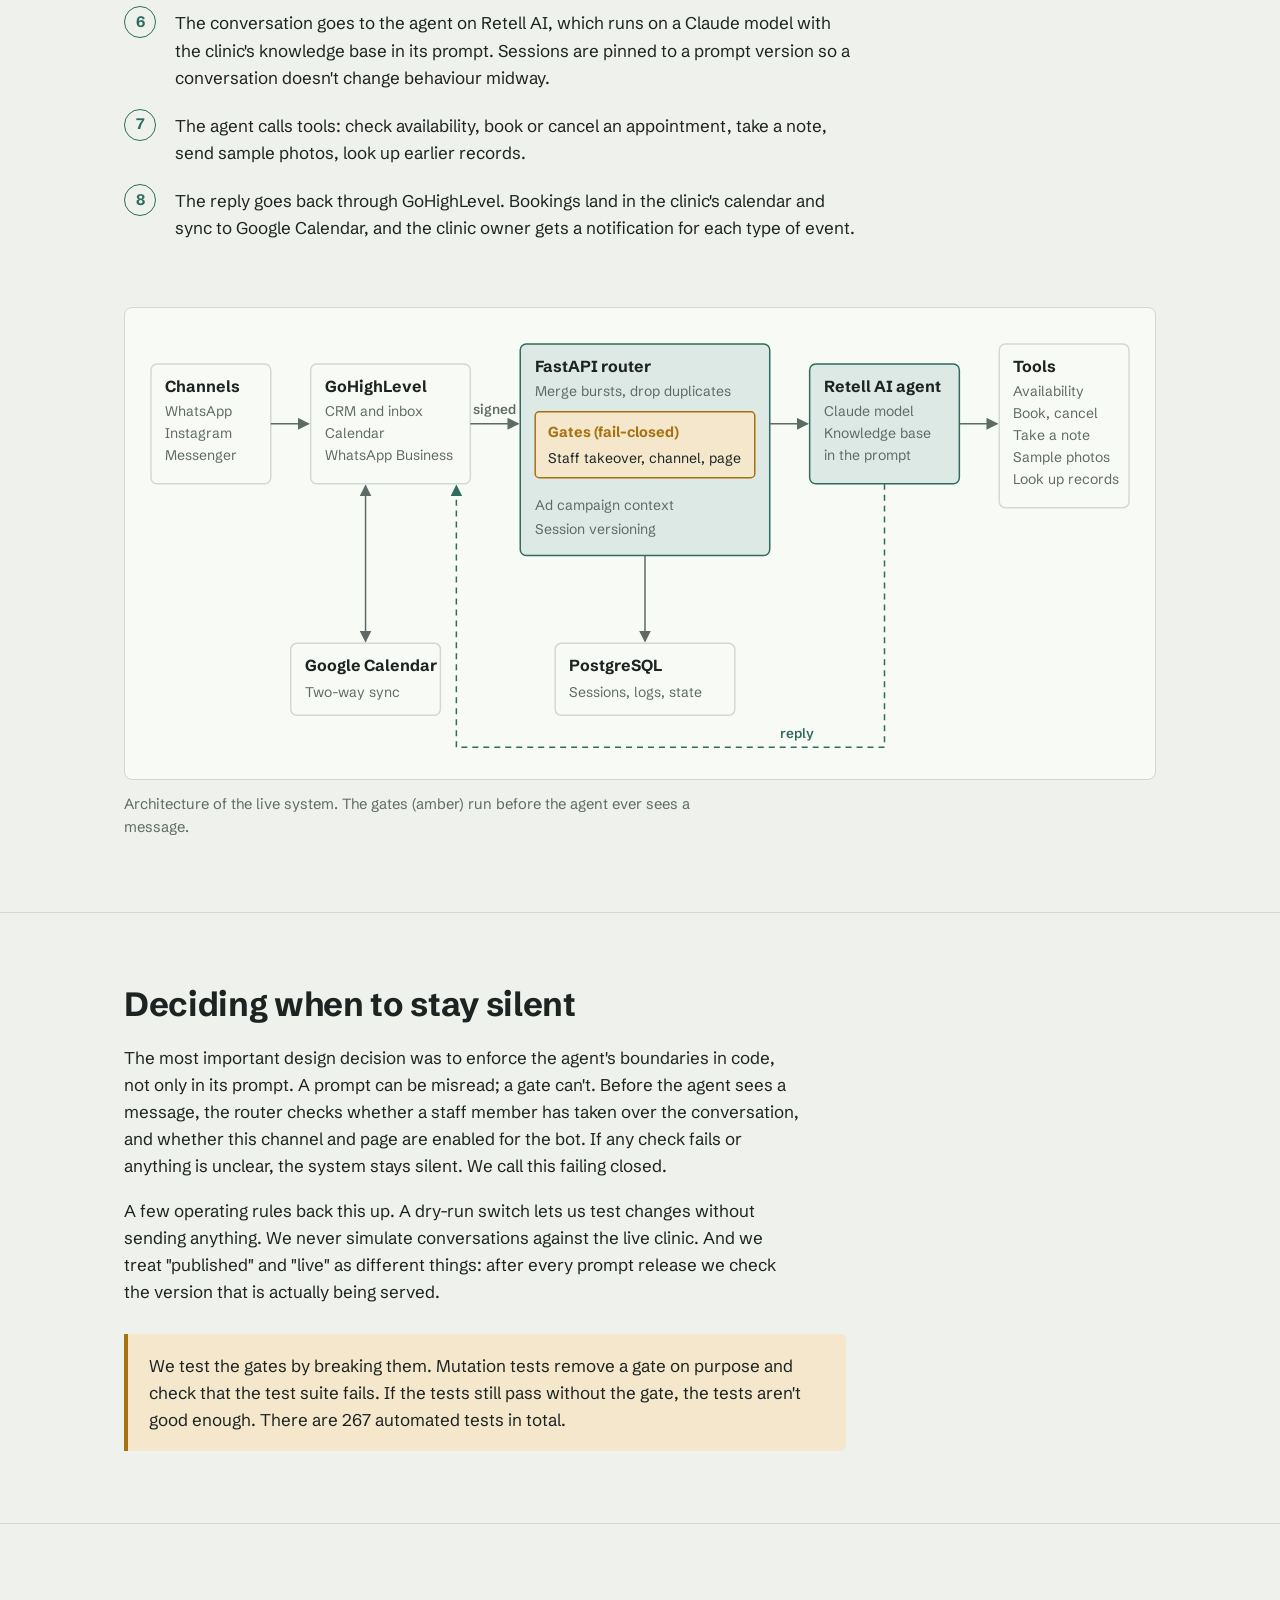
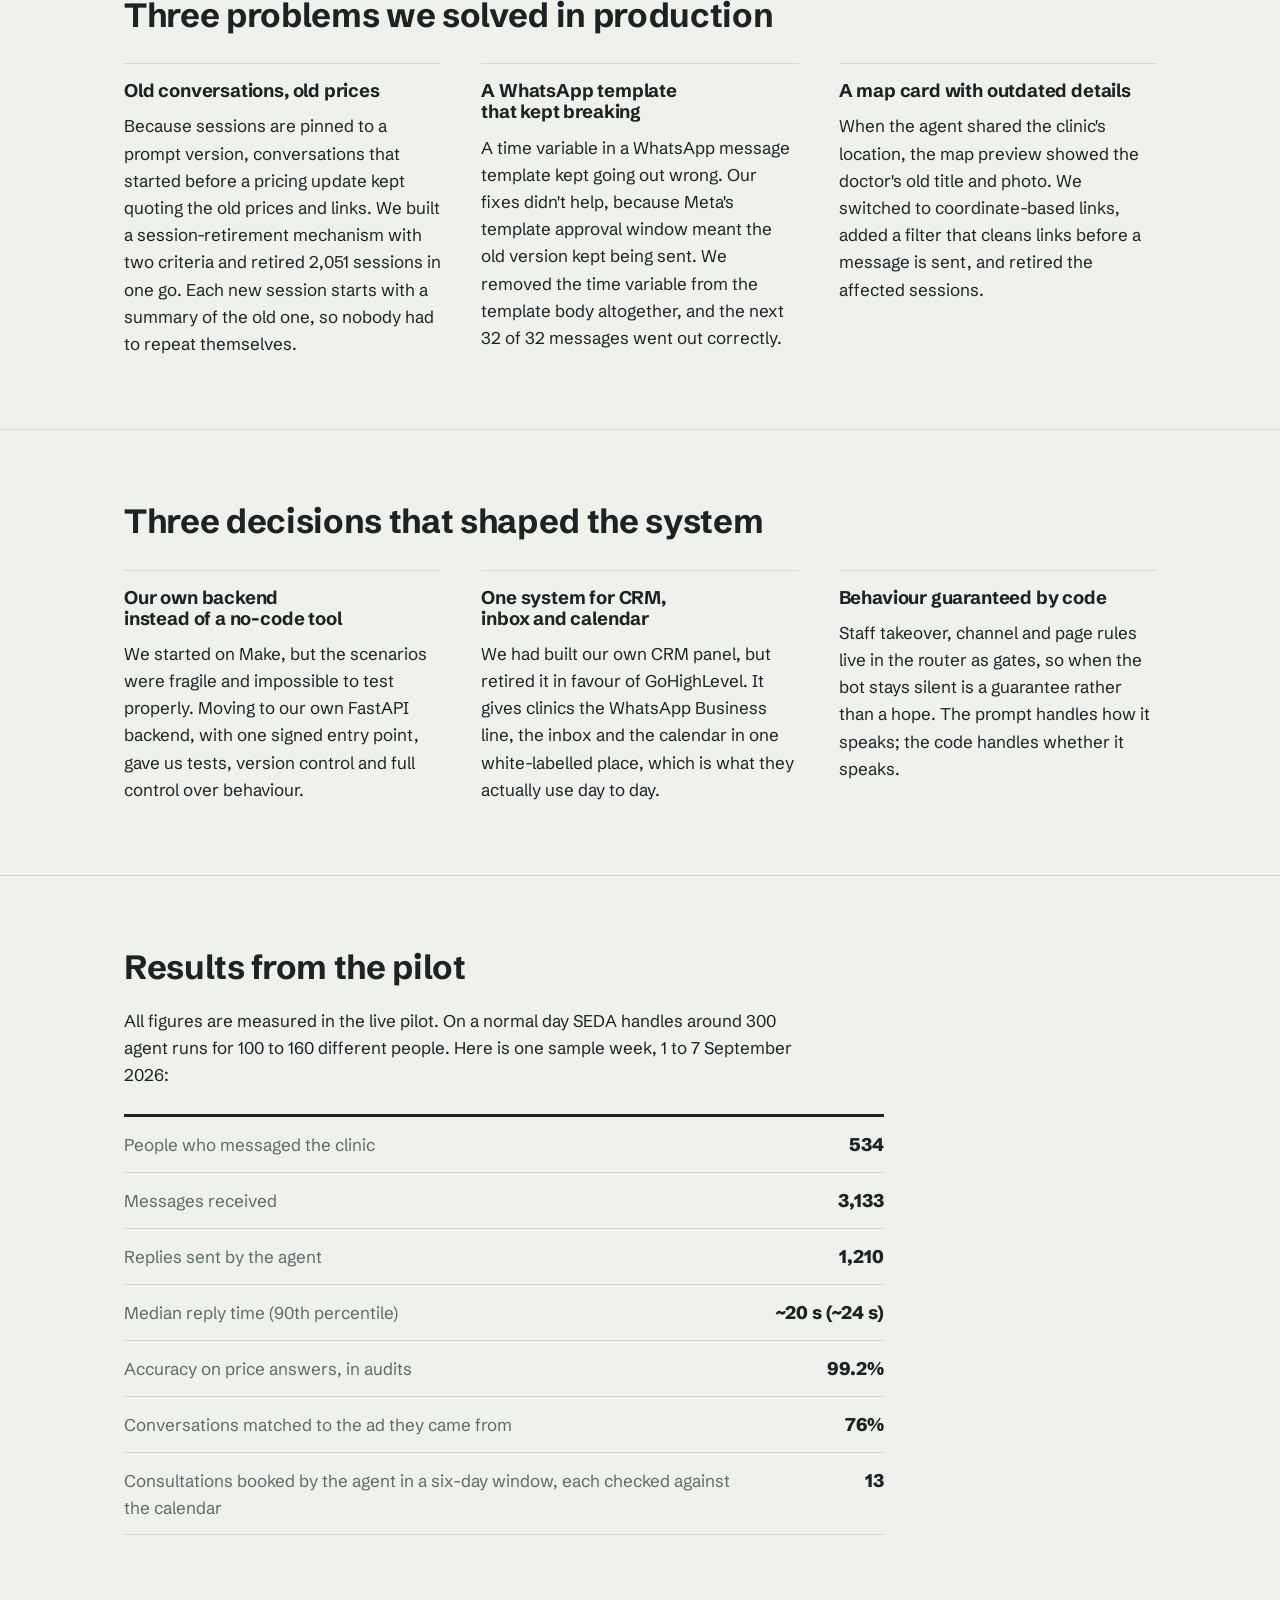
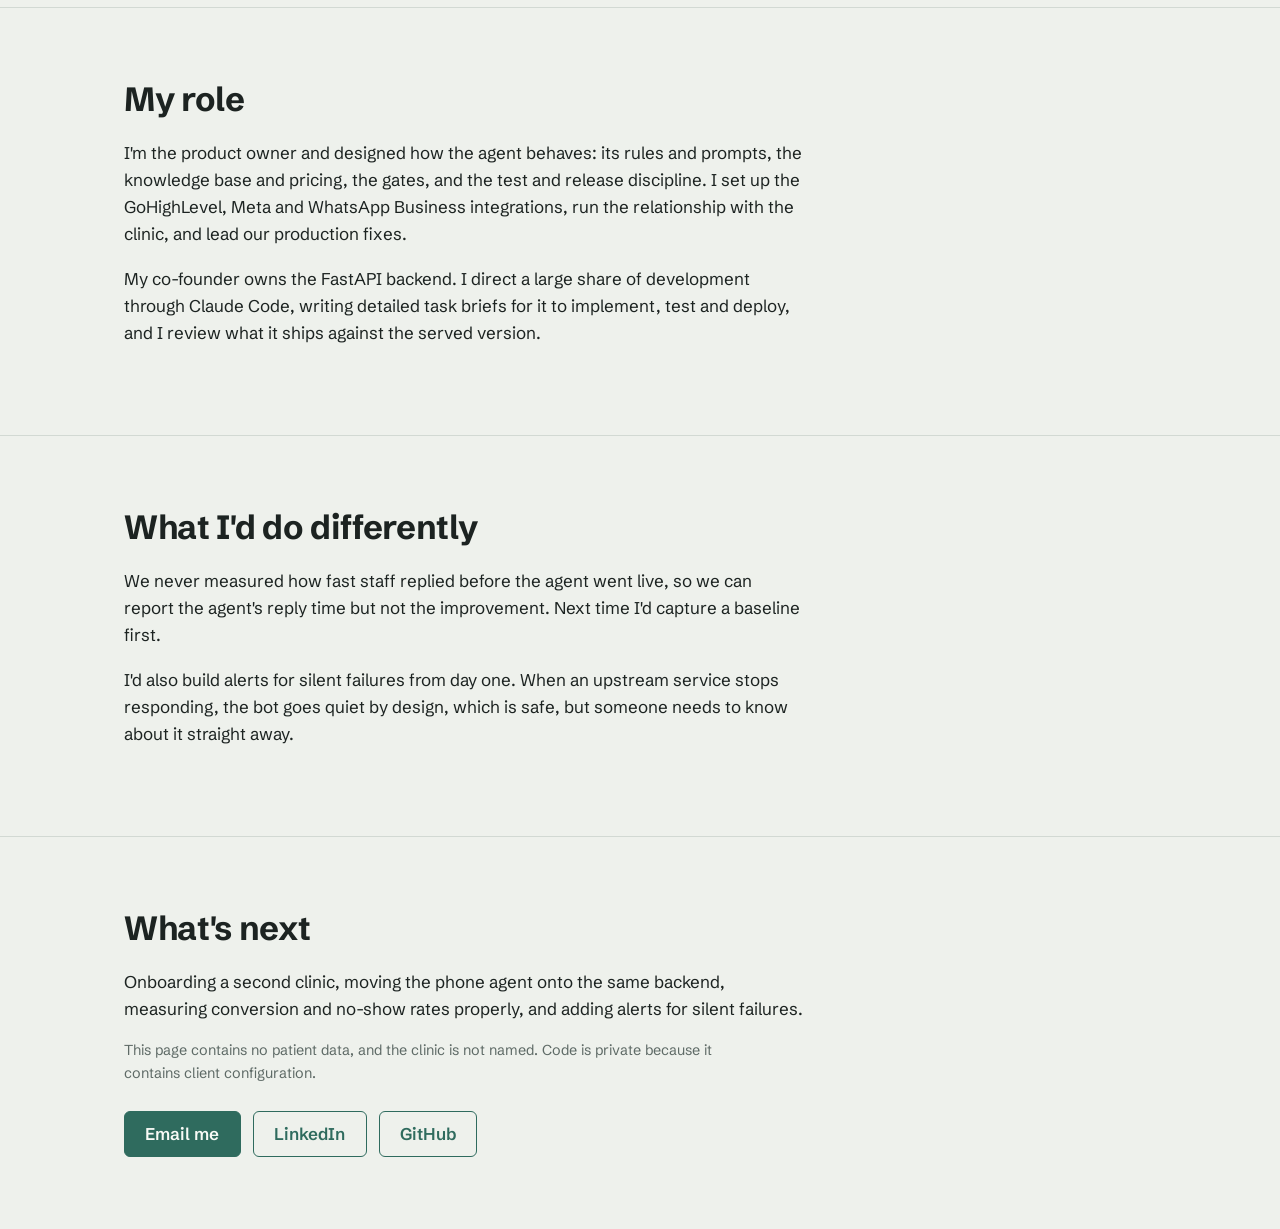
==== commit b5abd428: "Polish diagram readability, trace block and navigation" ====
--- a/ai-receptionist.html
+++ b/ai-receptionist.html
@@ -16,14 +16,20 @@
 
 <header class="site-header">
   <div class="wrap">
-    <a class="home" href="index.html">Sahin Tekten</a>
+    <a class="home" href="/">Sahin Tekten</a>
+    <nav aria-label="Main">
+      <ul>
+        <li><a href="/#other-work">Other work</a></li>
+        <li><a href="/#contact">Contact</a></li>
+      </ul>
+    </nav>
   </div>
 </header>
 
 <main id="main" tabindex="-1">
 
   <div class="wrap">
-    <a class="back" href="index.html">Back to home</a>
+    <a class="back" href="/">Back to home</a>
   </div>
 
   <section class="case-hero" aria-labelledby="case-title">
@@ -63,7 +69,7 @@
 
       <figure>
         <div class="diagram">
-          <svg class="diagram-wide" viewBox="0 0 1000 400" role="img" aria-labelledby="arch-title arch-desc">
+          <svg class="diagram-wide" viewBox="0 0 1000 440" role="img" aria-labelledby="arch-title arch-desc">
             <title id="arch-title">Architecture of the live system</title>
             <desc id="arch-desc">Messages flow from the channels (WhatsApp, Instagram, Messenger) to GoHighLevel, then over a signed webhook to the FastAPI router. The router merges bursts, drops duplicates and runs fail-closed gates for staff takeover, channel and page, then adds ad campaign context and session versioning. It passes the conversation to the Retell AI agent, which uses a Claude model with the knowledge base in the prompt and calls tools for availability, booking and cancelling, notes, sample photos and record lookups. The reply goes back to GoHighLevel. GoHighLevel syncs two ways with Google Calendar, and the router stores sessions, logs and state in PostgreSQL.</desc>
             <defs>
@@ -71,59 +77,59 @@
               <marker id="ah-accent" viewBox="0 0 10 10" refX="9" refY="5" markerWidth="8" markerHeight="8" orient="auto-start-reverse"><path class="svg-head-accent" d="M0,0 L10,5 L0,10 z"/></marker>
             </defs>
 
-            <rect class="svg-box" x="10" y="40" width="130" height="110" rx="6"/>
-            <text class="svg-title" x="24" y="66">Channels</text>
-            <text class="svg-text" x="24" y="88">WhatsApp</text>
-            <text class="svg-text" x="24" y="106">Instagram</text>
-            <text class="svg-text" x="24" y="124">Messenger</text>
-
-            <rect class="svg-box" x="180" y="40" width="150" height="110" rx="6"/>
-            <text class="svg-title" x="194" y="66">GoHighLevel</text>
-            <text class="svg-text" x="194" y="88">CRM and inbox</text>
-            <text class="svg-text" x="194" y="106">Calendar</text>
-            <text class="svg-text" x="194" y="124">WhatsApp Business</text>
-
-            <rect class="svg-box-accent" x="390" y="20" width="220" height="192" rx="6"/>
-            <text class="svg-title" x="405" y="45">FastAPI router</text>
-            <text class="svg-text" x="405" y="66">Merge bursts, drop duplicates</text>
-            <rect class="svg-box-gate" x="405" y="80" width="190" height="56" rx="4"/>
-            <text class="svg-gate-title" x="417" y="102">Gates (fail-closed)</text>
-            <text class="svg-gate-text" x="417" y="122">Staff takeover, channel, page</text>
-            <text class="svg-text" x="405" y="164">Ad campaign context</text>
-            <text class="svg-text" x="405" y="184">Session versioning</text>
-
-            <rect class="svg-box-accent" x="650" y="40" width="160" height="110" rx="6"/>
-            <text class="svg-title" x="664" y="66">Retell AI agent</text>
-            <text class="svg-text" x="664" y="88">Claude model</text>
-            <text class="svg-text" x="664" y="106">Knowledge base</text>
-            <text class="svg-text" x="664" y="124">in the prompt</text>
-
-            <rect class="svg-box" x="850" y="20" width="140" height="150" rx="6"/>
-            <text class="svg-title" x="864" y="45">Tools</text>
-            <text class="svg-text" x="864" y="68">Availability</text>
-            <text class="svg-text" x="864" y="86">Book, cancel</text>
-            <text class="svg-text" x="864" y="104">Take a note</text>
-            <text class="svg-text" x="864" y="122">Sample photos</text>
-            <text class="svg-text" x="864" y="140">Look up records</text>
-
-            <line class="svg-arrow" x1="140" y1="95" x2="178" y2="95" marker-end="url(#ah)"/>
-            <line class="svg-arrow" x1="330" y1="95" x2="388" y2="95" marker-end="url(#ah)"/>
-            <text class="svg-label" x="360" y="86" text-anchor="middle">signed</text>
-            <line class="svg-arrow" x1="610" y1="95" x2="648" y2="95" marker-end="url(#ah)"/>
-            <line class="svg-arrow" x1="810" y1="95" x2="848" y2="95" marker-end="url(#ah)"/>
-
-            <rect class="svg-box" x="170" y="300" width="136" height="62" rx="6"/>
-            <text class="svg-title" x="184" y="325">Google Calendar</text>
-            <text class="svg-text" x="184" y="346">Two-way sync</text>
-            <line class="svg-arrow" x1="240" y1="152" x2="240" y2="298" marker-start="url(#ah)" marker-end="url(#ah)"/>
-
-            <rect class="svg-box" x="420" y="300" width="160" height="62" rx="6"/>
-            <text class="svg-title" x="434" y="325">PostgreSQL</text>
-            <text class="svg-text" x="434" y="346">Sessions, logs, state</text>
-            <line class="svg-arrow" x1="500" y1="212" x2="500" y2="298" marker-end="url(#ah)"/>
-
-            <path class="svg-reply" d="M730,150 V385 H320 V152" marker-end="url(#ah-accent)"/>
-            <text class="svg-label-accent" x="620" y="378">reply</text>
+            <rect class="svg-box" x="10" y="40" width="120" height="120" rx="6"/>
+            <text class="svg-title" x="24" y="68">Channels</text>
+            <text class="svg-text" x="24" y="92">WhatsApp</text>
+            <text class="svg-text" x="24" y="114">Instagram</text>
+            <text class="svg-text" x="24" y="136">Messenger</text>
+
+            <rect class="svg-box" x="170" y="40" width="160" height="120" rx="6"/>
+            <text class="svg-title" x="184" y="68">GoHighLevel</text>
+            <text class="svg-text" x="184" y="92">CRM and inbox</text>
+            <text class="svg-text" x="184" y="114">Calendar</text>
+            <text class="svg-text" x="184" y="136">WhatsApp Business</text>
+
+            <rect class="svg-box-accent" x="380" y="20" width="250" height="212" rx="6"/>
+            <text class="svg-title" x="395" y="48">FastAPI router</text>
+            <text class="svg-text" x="395" y="72">Merge bursts, drop duplicates</text>
+            <rect class="svg-box-gate" x="395" y="88" width="220" height="66" rx="4"/>
+            <text class="svg-gate-title" x="408" y="113">Gates (fail-closed)</text>
+            <text class="svg-gate-text" x="408" y="139">Staff takeover, channel, page</text>
+            <text class="svg-text" x="395" y="186">Ad campaign context</text>
+            <text class="svg-text" x="395" y="210">Session versioning</text>
+
+            <rect class="svg-box-accent" x="670" y="40" width="150" height="120" rx="6"/>
+            <text class="svg-title" x="684" y="68">Retell AI agent</text>
+            <text class="svg-text" x="684" y="92">Claude model</text>
+            <text class="svg-text" x="684" y="114">Knowledge base</text>
+            <text class="svg-text" x="684" y="136">in the prompt</text>
+
+            <rect class="svg-box" x="860" y="20" width="130" height="164" rx="6"/>
+            <text class="svg-title" x="874" y="48">Tools</text>
+            <text class="svg-text" x="874" y="72">Availability</text>
+            <text class="svg-text" x="874" y="94">Book, cancel</text>
+            <text class="svg-text" x="874" y="116">Take a note</text>
+            <text class="svg-text" x="874" y="138">Sample photos</text>
+            <text class="svg-text" x="874" y="160">Look up records</text>
+
+            <line class="svg-arrow" x1="130" y1="100" x2="168" y2="100" marker-end="url(#ah)"/>
+            <line class="svg-arrow" x1="330" y1="100" x2="378" y2="100" marker-end="url(#ah)"/>
+            <text class="svg-label" x="354" y="90" text-anchor="middle">signed</text>
+            <line class="svg-arrow" x1="630" y1="100" x2="668" y2="100" marker-end="url(#ah)"/>
+            <line class="svg-arrow" x1="820" y1="100" x2="858" y2="100" marker-end="url(#ah)"/>
+
+            <rect class="svg-box" x="150" y="320" width="150" height="72" rx="6"/>
+            <text class="svg-title" x="164" y="348">Google Calendar</text>
+            <text class="svg-text" x="164" y="374">Two-way sync</text>
+            <line class="svg-arrow" x1="225" y1="162" x2="225" y2="318" marker-start="url(#ah)" marker-end="url(#ah)"/>
+
+            <rect class="svg-box" x="415" y="320" width="180" height="72" rx="6"/>
+            <text class="svg-title" x="429" y="348">PostgreSQL</text>
+            <text class="svg-text" x="429" y="374">Sessions, logs, state</text>
+            <line class="svg-arrow" x1="505" y1="232" x2="505" y2="318" marker-end="url(#ah)"/>
+
+            <path class="svg-reply" d="M745,160 V424 H316 V162" marker-end="url(#ah-accent)"/>
+            <text class="svg-label-accent" x="640" y="415">reply</text>
           </svg>
 
           <svg class="diagram-tall" viewBox="0 0 360 730" role="img" aria-labelledby="arch-title-m arch-desc-m">
--- a/styles.css
+++ b/styles.css
@@ -181,26 +181,31 @@
   list-style: none;
   margin: 0;
   padding: 0;
+}
+.trace li {
   position: relative;
-}
-.trace ol::before {
+  display: grid;
+  grid-template-columns: 9ch minmax(0, 1fr);
+  column-gap: 0.6rem;
+  padding: 0 0 0.75rem 1.6rem;
+  animation: trace-in 0.4s ease-out both;
+}
+.trace li:last-child { padding-bottom: 0; }
+/* Line segment from this dot down to the next one */
+.trace li:not(:last-child)::after {
   content: "";
   position: absolute;
   left: 5px;
-  top: 0.55em;
-  bottom: 0.9em;
-  width: 1px;
-  background: var(--line);
-}
-.trace li {
-  position: relative;
-  padding: 0 0 0.75rem 1.6rem;
-  animation: trace-in 0.4s ease-out both;
-}
-.trace li:last-child { padding-bottom: 0; }
+  top: calc(0.42em + 5px);
+  bottom: calc(-0.42em - 5px);
+  width: 1.5px;
+  background: var(--muted);
+  opacity: 0.55;
+}
 .trace li::before {
   content: "";
   position: absolute;
+  z-index: 1;
   left: 1px;
   top: 0.42em;
   width: 9px;
@@ -209,15 +214,16 @@
   background: var(--surface);
   border: 1.5px solid var(--muted);
 }
-.trace .step { font-weight: 700; }
-.trace .sep { color: var(--muted); }
-.trace .gate .step, .trace .gate .result { color: var(--gate); }
+.trace .step { color: var(--muted); }
+.trace .desc { min-width: 0; }
+.trace .result { margin-left: 0.5ch; }
+.trace .gate .result { color: var(--gate); }
 .trace .gate::before {
   border-radius: 1px;
   background: var(--gate);
   border-color: var(--gate);
 }
-.trace .agent .step, .trace .agent .result { color: var(--accent); }
+.trace .agent .result { color: var(--accent); }
 .trace .agent::before { background: var(--accent); border-color: var(--accent); }
 .trace .reply::before { background: var(--text); border-color: var(--text); }
 .trace .foot { display: block; color: var(--muted); margin-top: 0.2rem; }
@@ -353,6 +359,12 @@
 .svg-head-accent { fill: var(--accent); }
 .svg-label { fill: var(--muted); font: 600 11.5px var(--sans); }
 .svg-label-accent { fill: var(--accent); font: 600 11.5px var(--sans); }
+/* Desktop diagram renders at roughly 1:1 at 1280px, so these are the on-screen sizes */
+.diagram-wide .svg-title { font-size: 16px; }
+.diagram-wide .svg-text { font-size: 14px; }
+.diagram-wide .svg-gate-title { font-size: 14.5px; }
+.diagram-wide .svg-gate-text { font-size: 14px; }
+.diagram-wide .svg-label, .diagram-wide .svg-label-accent { font-size: 13.5px; }
 
 .callout {
   border-left: 4px solid var(--gate);
@@ -407,6 +419,7 @@
   .wrap { padding: 0 16px; }
   body { font-size: 16px; }
   .trace { font-size: 0.78rem; padding: 1.1rem 1rem 1rem; }
+  .trace li { grid-template-columns: 8.5ch minmax(0, 1fr); column-gap: 0.4rem; padding-left: 1.4rem; }
   .figures dd { font-size: 1.15rem; }
   .results td { font-size: 1rem; }
 }
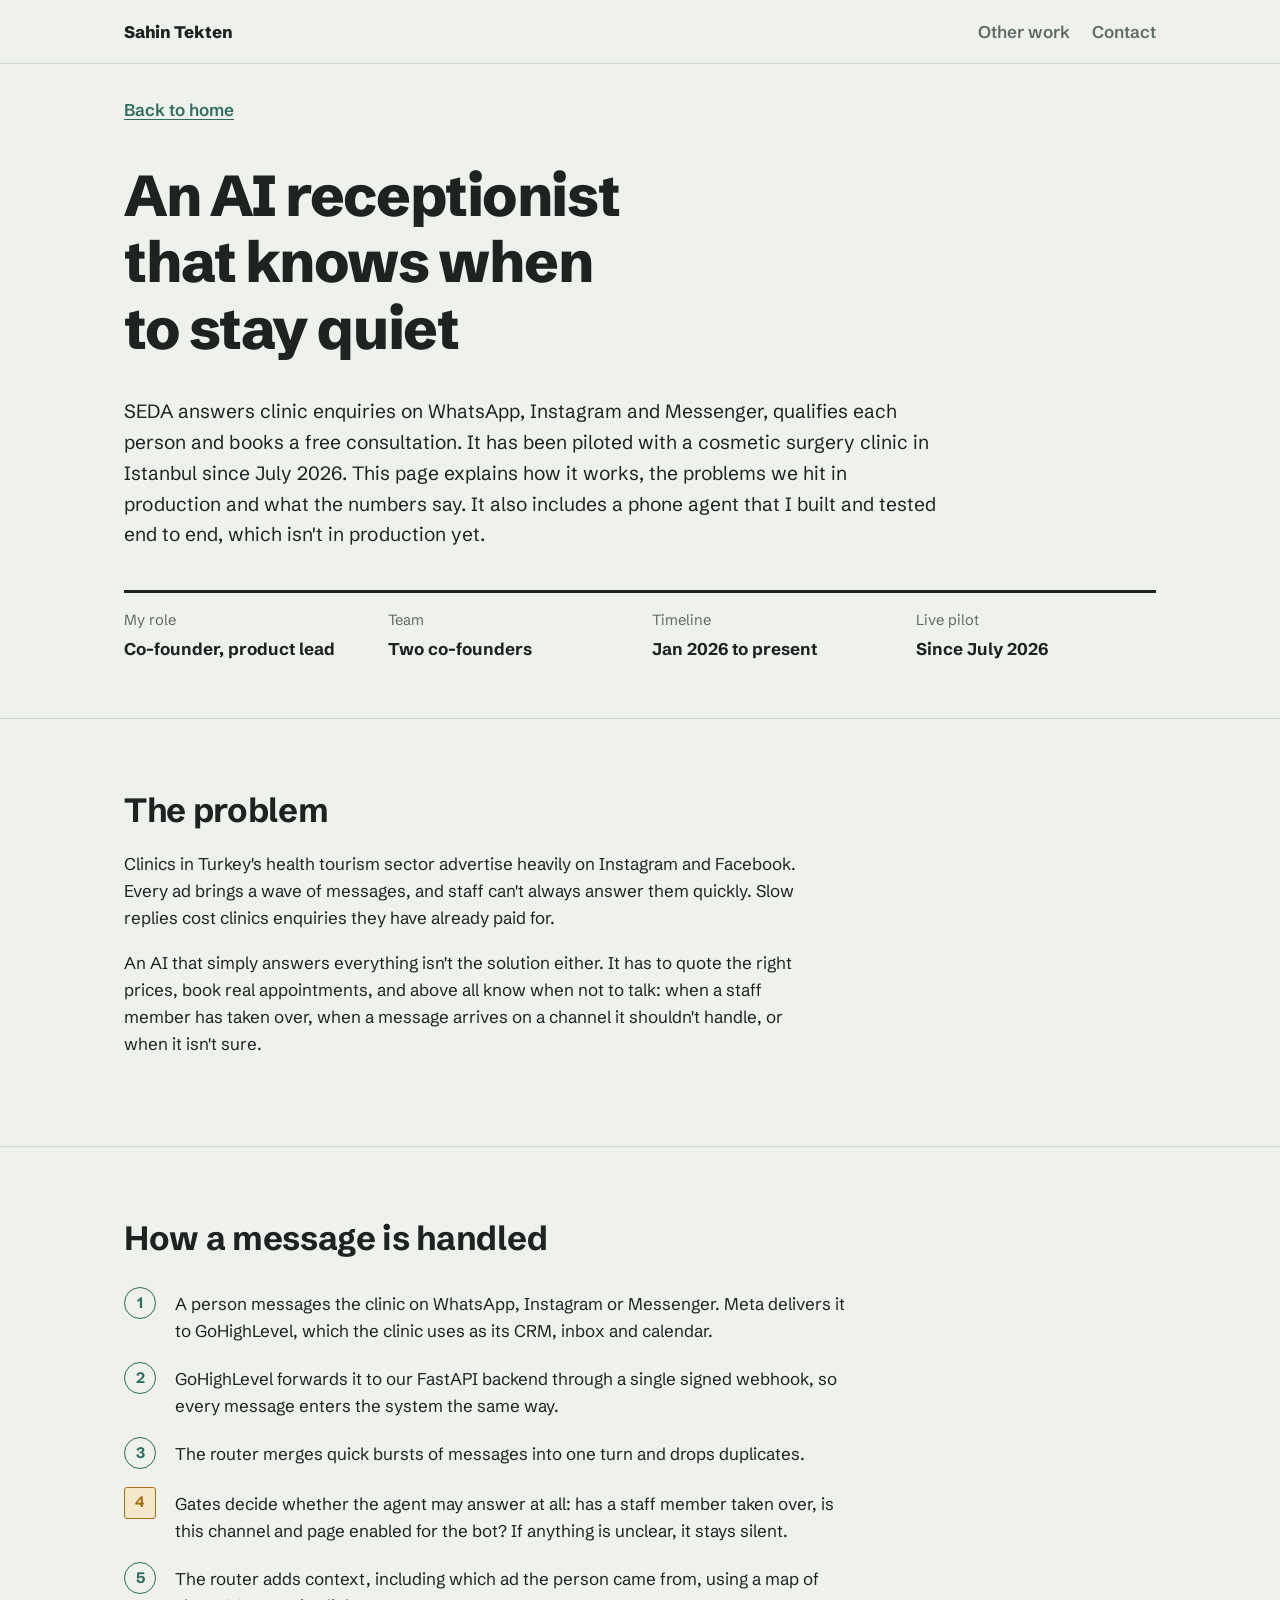
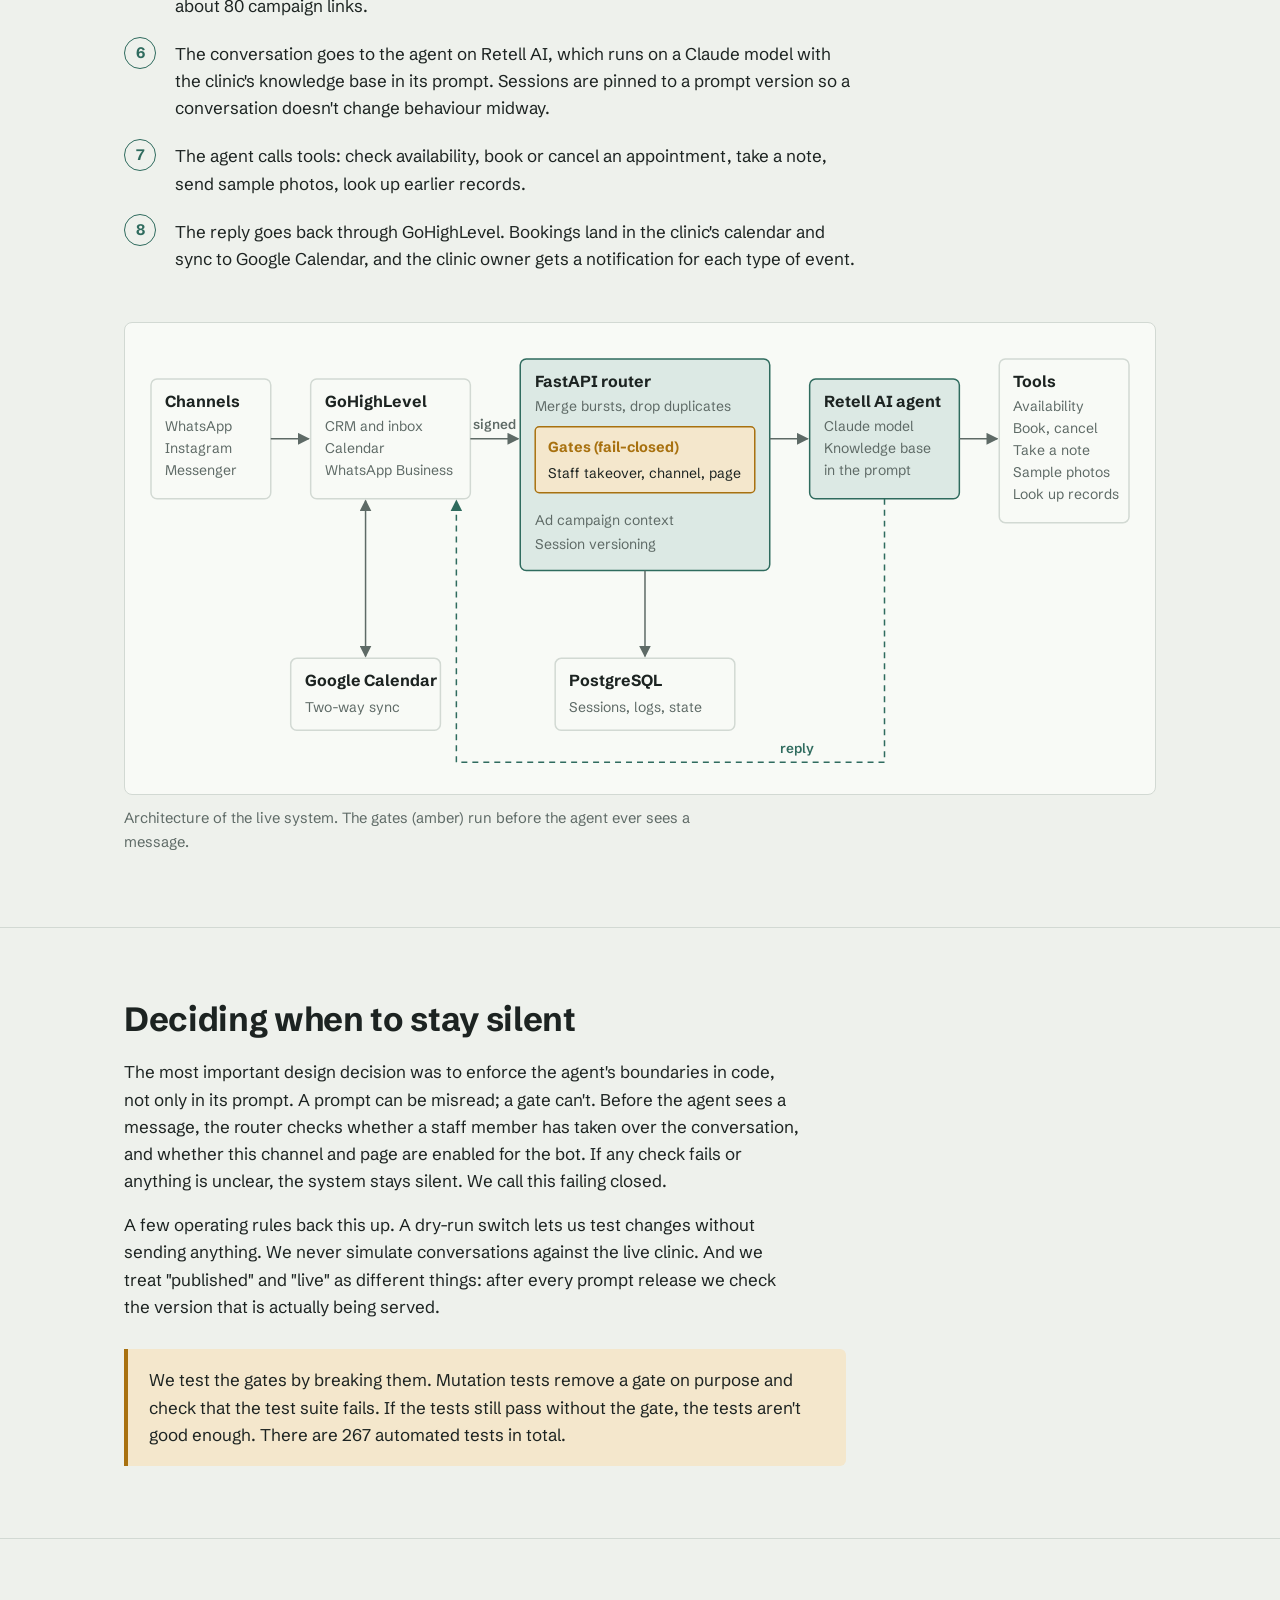
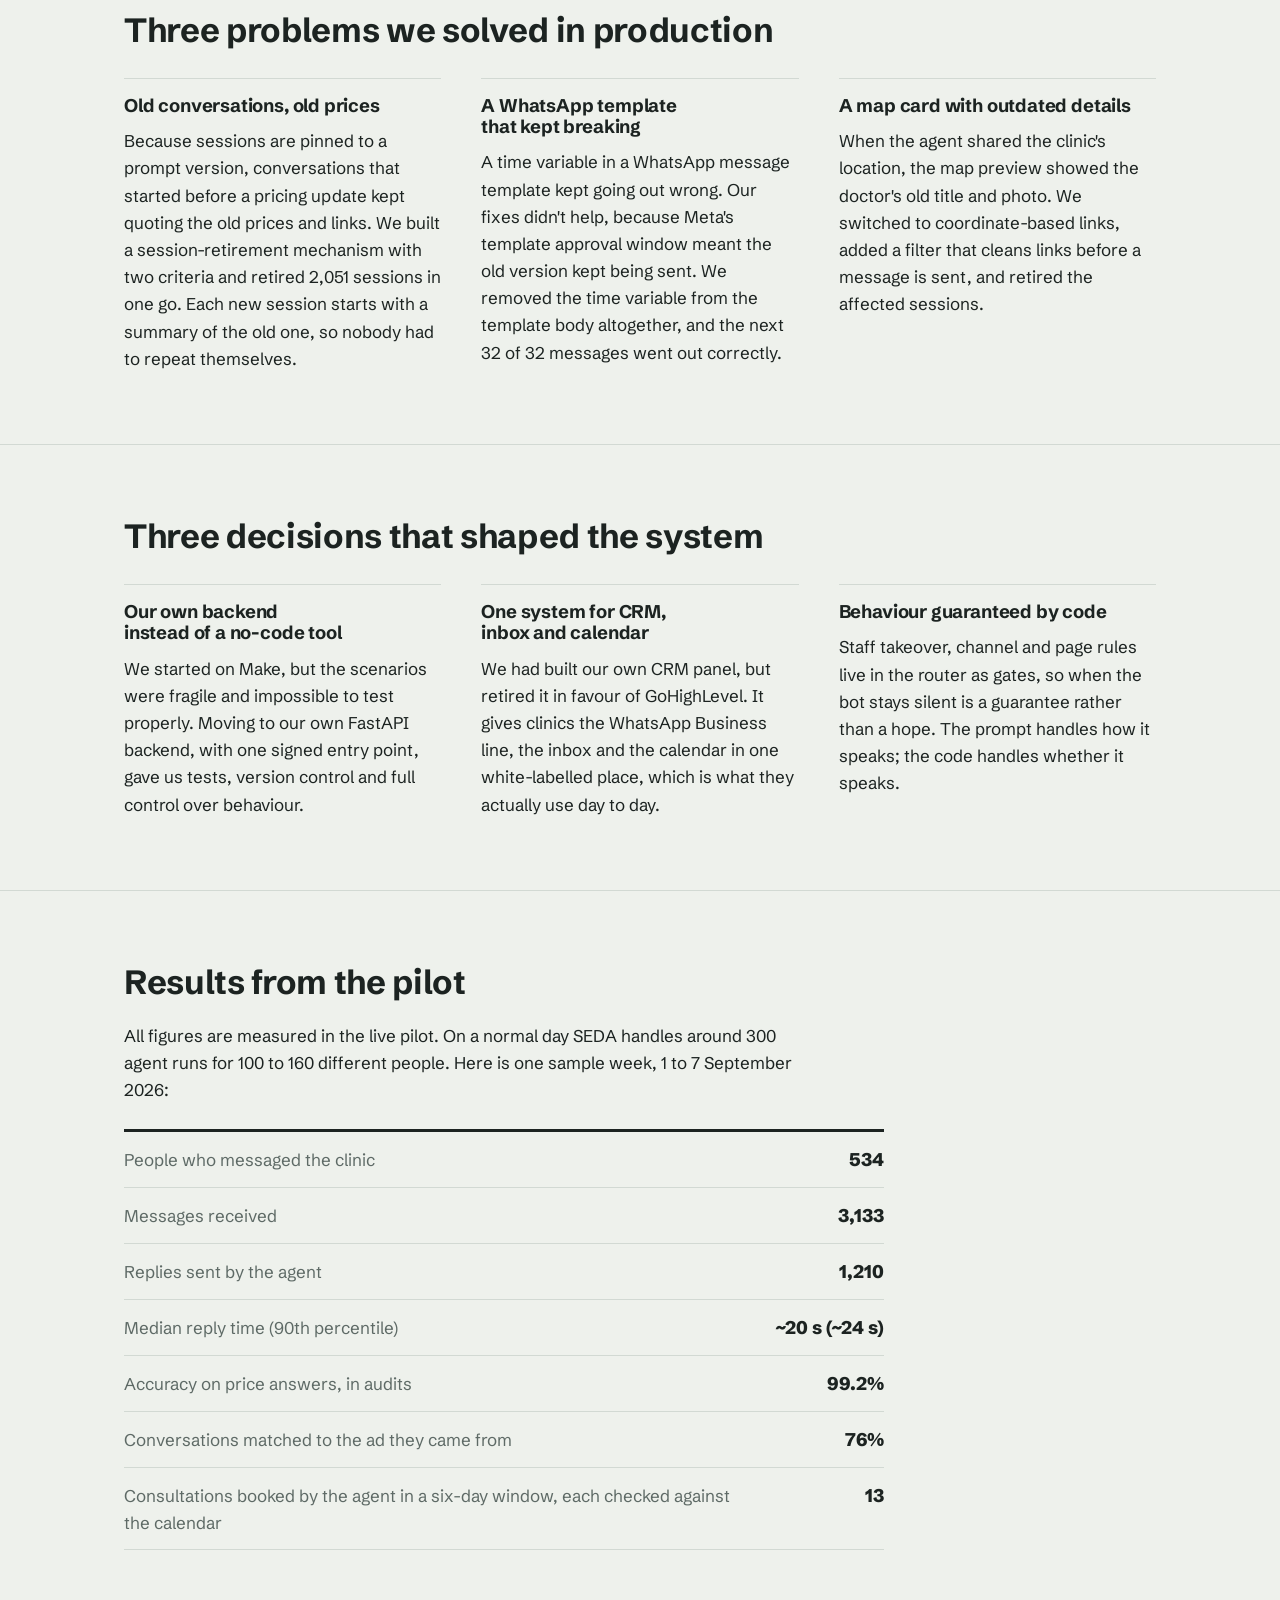
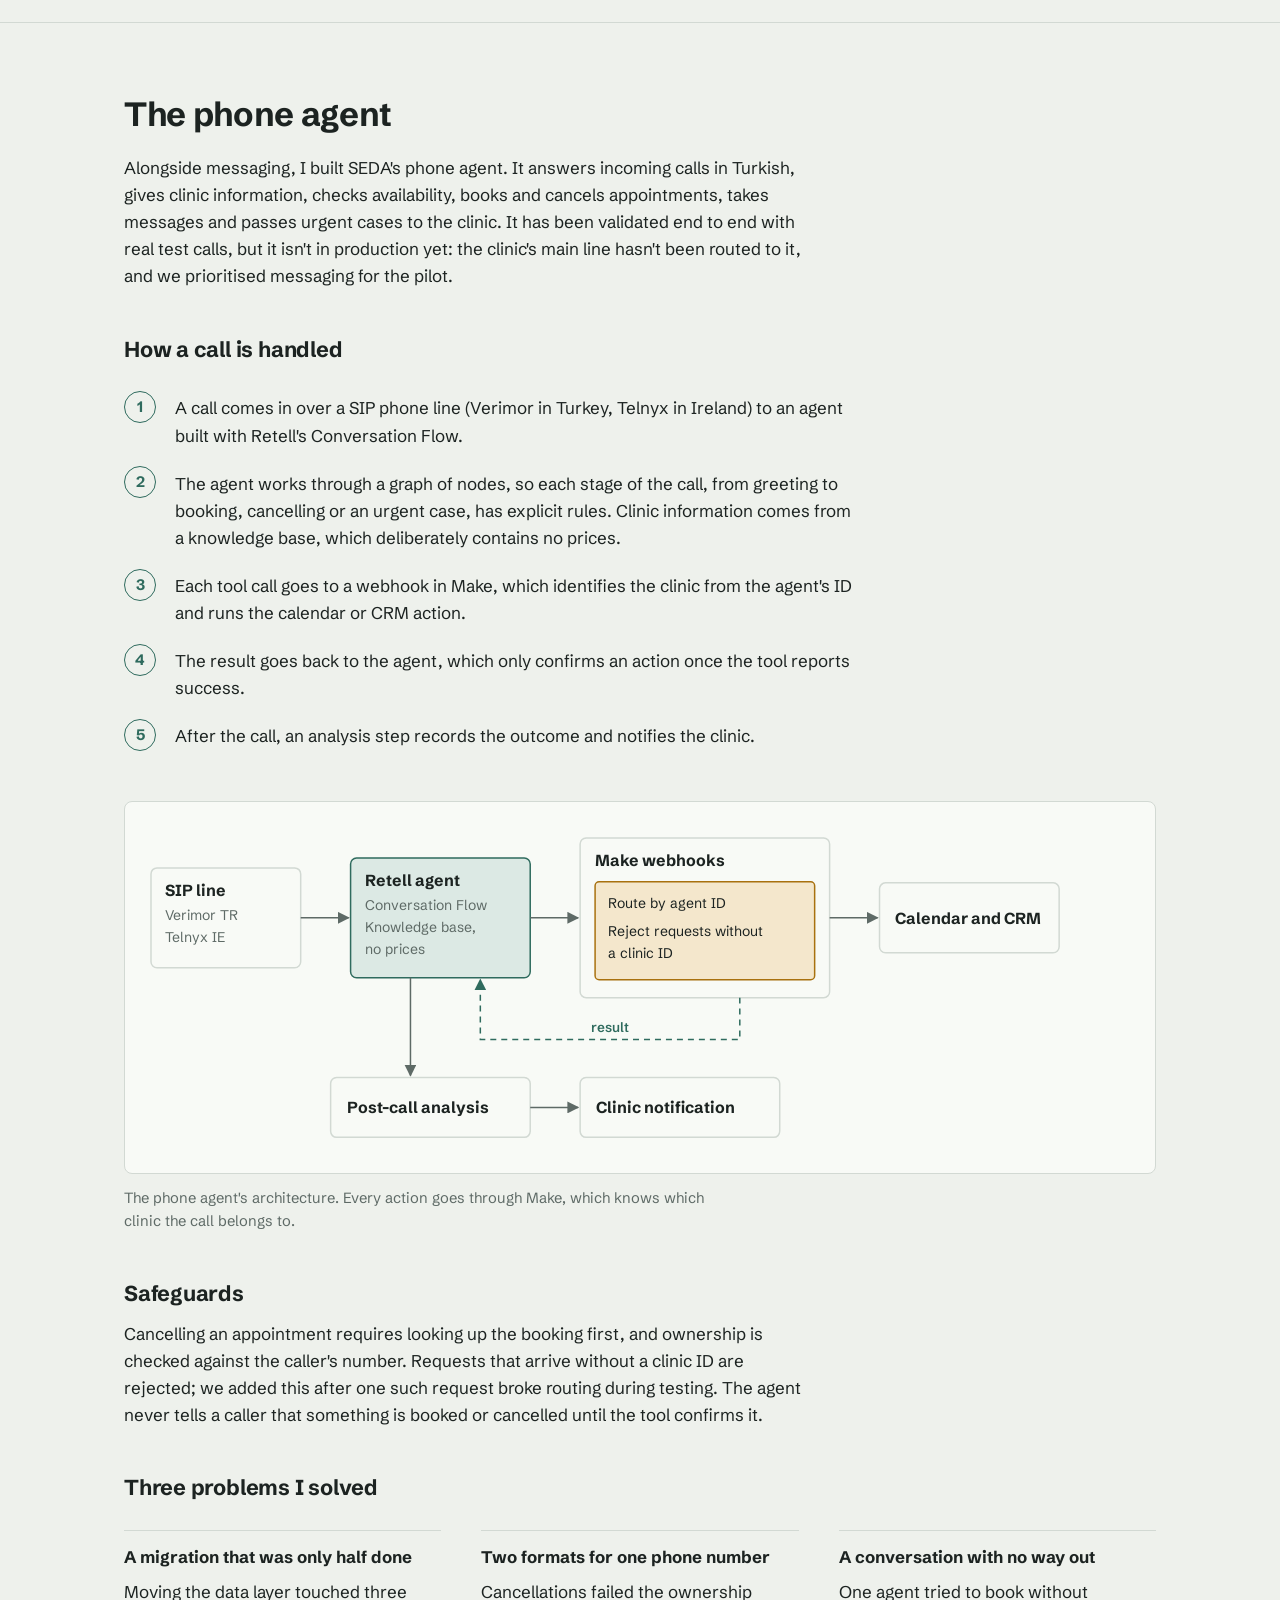
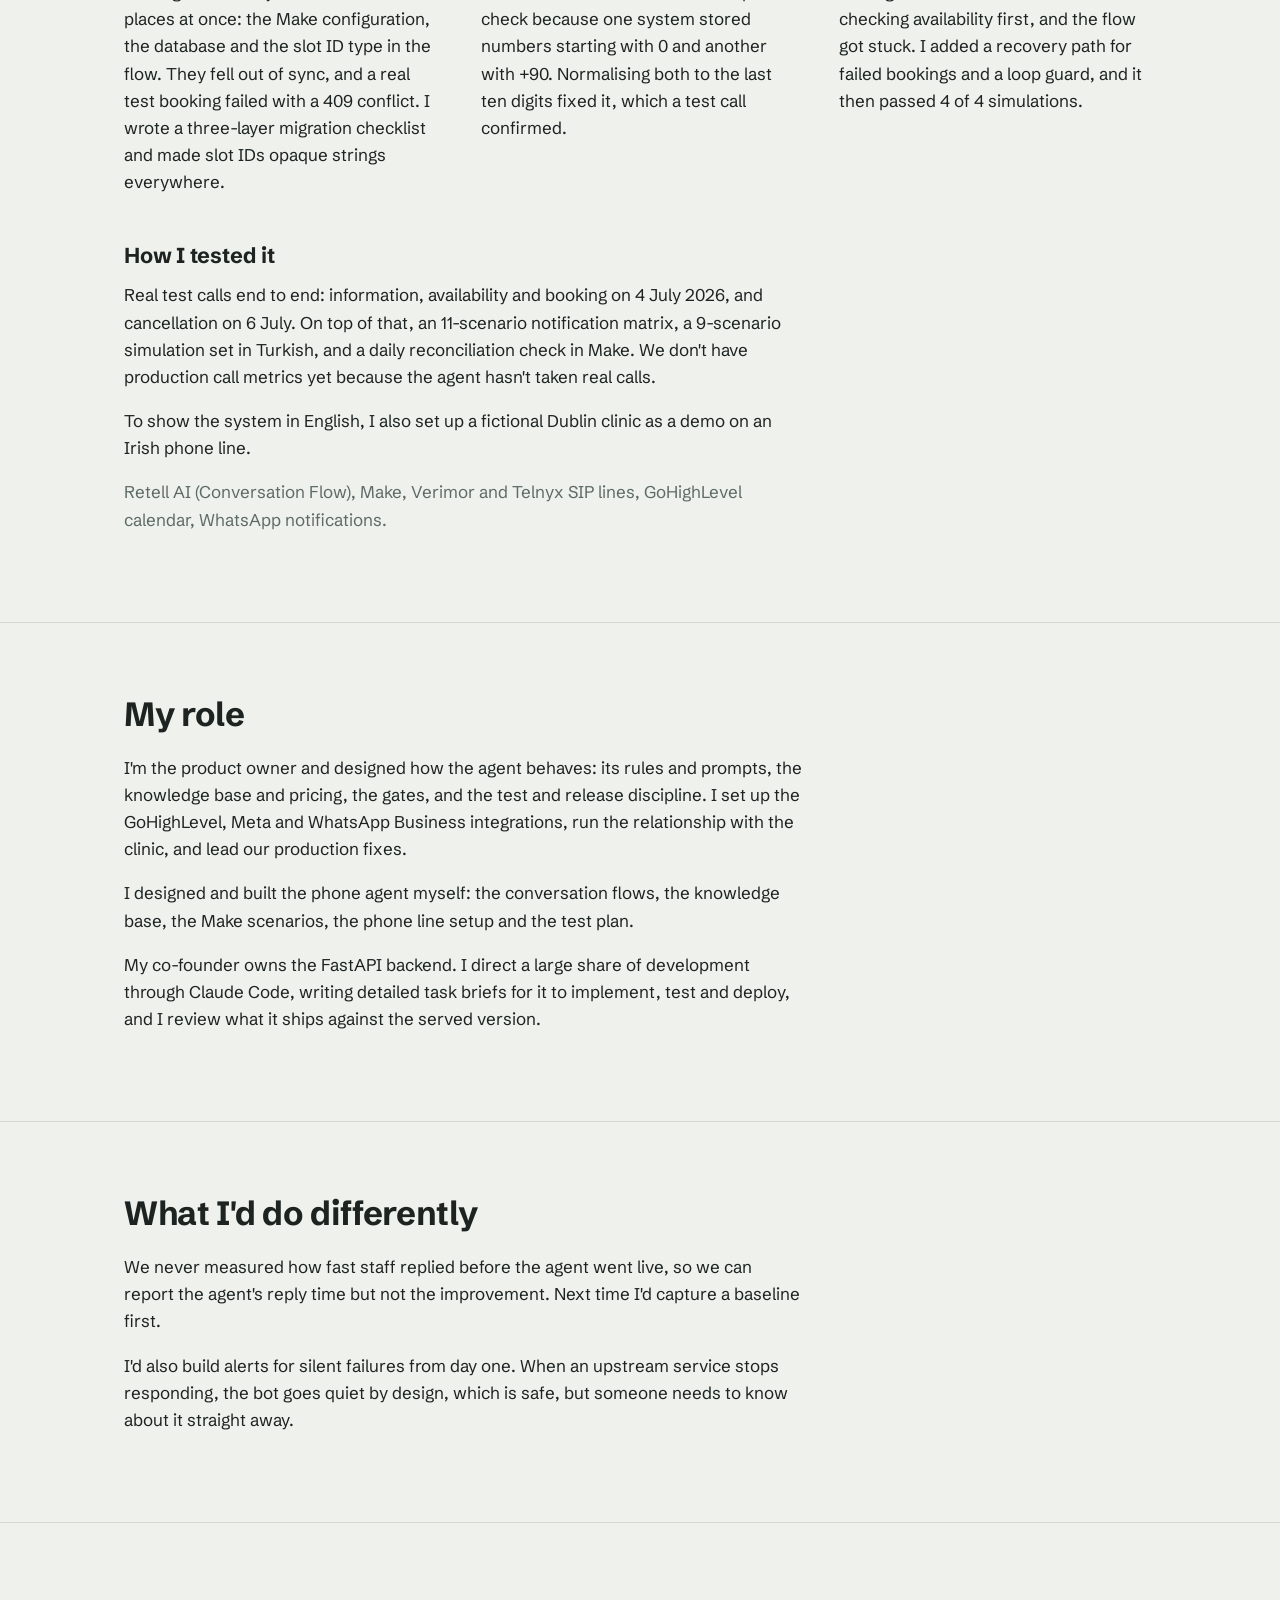
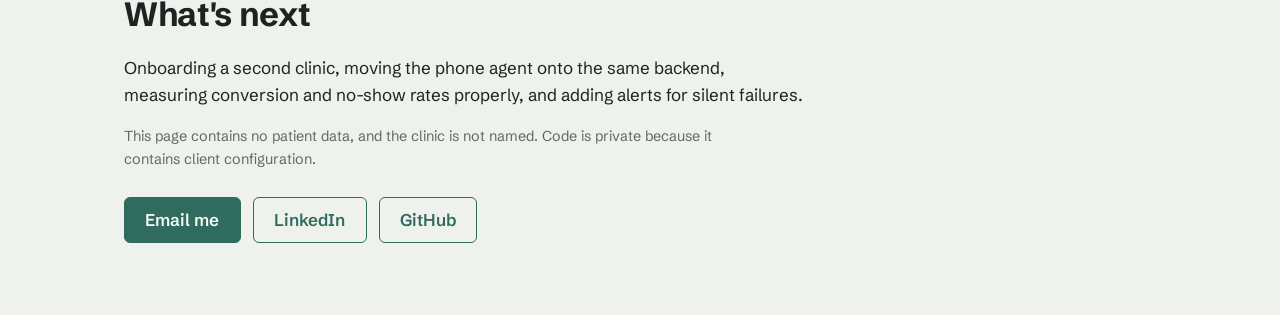
==== commit b412a087: "Add phone agent section to SEDA case study" ====
--- a/ai-receptionist.html
+++ b/ai-receptionist.html
@@ -35,7 +35,7 @@
   <section class="case-hero" aria-labelledby="case-title">
     <div class="wrap">
       <h1 id="case-title">An AI receptionist that knows when to stay quiet</h1>
-      <p class="lede">SEDA answers clinic enquiries on WhatsApp, Instagram and Messenger, qualifies each person and books a free consultation. It has been piloted with a cosmetic surgery clinic in Istanbul since July 2026. This page explains how it works, the problems we hit in production and what the numbers say.</p>
+      <p class="lede">SEDA answers clinic enquiries on WhatsApp, Instagram and Messenger, qualifies each person and books a free consultation. It has been piloted with a cosmetic surgery clinic in Istanbul since July 2026. This page explains how it works, the problems we hit in production and what the numbers say. It also includes a phone agent that I built and tested end to end, which isn't in production yet.</p>
       <dl class="summary">
         <div><dt>My role</dt><dd>Co-founder, product lead</dd></div>
         <div><dt>Team</dt><dd>Two co-founders</dd></div>
@@ -275,10 +275,145 @@
     </div>
   </section>
 
+  <section class="section" id="phone-agent" aria-labelledby="phone-title">
+    <div class="wrap">
+      <h2 id="phone-title">The phone agent</h2>
+      <p>Alongside messaging, I built SEDA's phone agent. It answers incoming calls in Turkish, gives clinic information, checks availability, books and cancels appointments, takes messages and passes urgent cases to the clinic. It has been validated end to end with real test calls, but it isn't in production yet: the clinic's main line hasn't been routed to it, and we prioritised messaging for the pilot.</p>
+
+      <h3 class="subhead">How a call is handled</h3>
+      <ol class="steps">
+        <li><span class="num" aria-hidden="true">1</span><p>A call comes in over a SIP phone line (Verimor in Turkey, Telnyx in Ireland) to an agent built with Retell's Conversation Flow.</p></li>
+        <li><span class="num" aria-hidden="true">2</span><p>The agent works through a graph of nodes, so each stage of the call, from greeting to booking, cancelling or an urgent case, has explicit rules. Clinic information comes from a knowledge base, which deliberately contains no prices.</p></li>
+        <li><span class="num" aria-hidden="true">3</span><p>Each tool call goes to a webhook in Make, which identifies the clinic from the agent's ID and runs the calendar or CRM action.</p></li>
+        <li><span class="num" aria-hidden="true">4</span><p>The result goes back to the agent, which only confirms an action once the tool reports success.</p></li>
+        <li><span class="num" aria-hidden="true">5</span><p>After the call, an analysis step records the outcome and notifies the clinic.</p></li>
+      </ol>
+
+      <figure>
+        <div class="diagram">
+          <svg class="diagram-wide" viewBox="0 0 1000 340" role="img" aria-labelledby="phone-arch-title phone-arch-desc">
+            <title id="phone-arch-title">The phone agent's architecture</title>
+            <desc id="phone-arch-desc">A call comes in over a SIP phone line (Verimor in Turkey, Telnyx in Ireland) to the Retell agent, built with Conversation Flow and a knowledge base that contains no prices. Each action goes to Make webhooks, which route by agent ID and reject requests without a clinic ID, then run the calendar and CRM action. The result goes back to the agent. After the call, a post-call analysis step leads to a clinic notification.</desc>
+            <defs>
+              <marker id="pah" viewBox="0 0 10 10" refX="9" refY="5" markerWidth="8" markerHeight="8" orient="auto-start-reverse"><path class="svg-head" d="M0,0 L10,5 L0,10 z"/></marker>
+              <marker id="pah-accent" viewBox="0 0 10 10" refX="9" refY="5" markerWidth="8" markerHeight="8" orient="auto-start-reverse"><path class="svg-head-accent" d="M0,0 L10,5 L0,10 z"/></marker>
+            </defs>
+
+            <rect class="svg-box" x="10" y="50" width="150" height="100" rx="6"/>
+            <text class="svg-title" x="24" y="78">SIP line</text>
+            <text class="svg-text" x="24" y="102">Verimor TR</text>
+            <text class="svg-text" x="24" y="124">Telnyx IE</text>
+
+            <rect class="svg-box-accent" x="210" y="40" width="180" height="120" rx="6"/>
+            <text class="svg-title" x="224" y="68">Retell agent</text>
+            <text class="svg-text" x="224" y="92">Conversation Flow</text>
+            <text class="svg-text" x="224" y="114">Knowledge base,</text>
+            <text class="svg-text" x="224" y="136">no prices</text>
+
+            <rect class="svg-box" x="440" y="20" width="250" height="160" rx="6"/>
+            <text class="svg-title" x="455" y="48">Make webhooks</text>
+            <rect class="svg-box-gate" x="455" y="64" width="220" height="98" rx="4"/>
+            <text class="svg-gate-text" x="468" y="90">Route by agent ID</text>
+            <text class="svg-gate-text" x="468" y="118">Reject requests without</text>
+            <text class="svg-gate-text" x="468" y="140">a clinic ID</text>
+
+            <rect class="svg-box" x="740" y="65" width="180" height="70" rx="6"/>
+            <text class="svg-title" x="756" y="106">Calendar and CRM</text>
+
+            <line class="svg-arrow" x1="160" y1="100" x2="208" y2="100" marker-end="url(#pah)"/>
+            <line class="svg-arrow" x1="390" y1="100" x2="438" y2="100" marker-end="url(#pah)"/>
+            <line class="svg-arrow" x1="690" y1="100" x2="738" y2="100" marker-end="url(#pah)"/>
+
+            <path class="svg-reply" d="M600,180 V222 H340 V162" marker-end="url(#pah-accent)"/>
+            <text class="svg-label-accent" x="470" y="214" text-anchor="middle">result</text>
+
+            <line class="svg-arrow" x1="270" y1="160" x2="270" y2="258" marker-end="url(#pah)"/>
+            <rect class="svg-box" x="190" y="260" width="200" height="60" rx="6"/>
+            <text class="svg-title" x="206" y="296">Post-call analysis</text>
+            <line class="svg-arrow" x1="390" y1="290" x2="438" y2="290" marker-end="url(#pah)"/>
+            <rect class="svg-box" x="440" y="260" width="200" height="60" rx="6"/>
+            <text class="svg-title" x="456" y="296">Clinic notification</text>
+          </svg>
+
+          <svg class="diagram-tall" viewBox="0 0 360 450" role="img" aria-labelledby="phone-arch-title-m phone-arch-desc-m">
+            <title id="phone-arch-title-m">The phone agent's architecture</title>
+            <desc id="phone-arch-desc-m">A call comes in over a SIP phone line (Verimor in Turkey, Telnyx in Ireland) to the Retell agent, built with Conversation Flow and a knowledge base that contains no prices. Each action goes to Make webhooks, which route by agent ID and reject requests without a clinic ID, then run the calendar and CRM action. The result goes back to the agent. After the call, a post-call analysis step leads to a clinic notification.</desc>
+            <defs>
+              <marker id="pahm" viewBox="0 0 10 10" refX="9" refY="5" markerWidth="8" markerHeight="8" orient="auto-start-reverse"><path class="svg-head" d="M0,0 L10,5 L0,10 z"/></marker>
+              <marker id="pahm-accent" viewBox="0 0 10 10" refX="9" refY="5" markerWidth="8" markerHeight="8" orient="auto-start-reverse"><path class="svg-head-accent" d="M0,0 L10,5 L0,10 z"/></marker>
+            </defs>
+
+            <rect class="svg-box" x="36" y="10" width="190" height="80" rx="6"/>
+            <text class="svg-title" x="50" y="34">SIP line</text>
+            <text class="svg-text" x="50" y="54">Verimor TR</text>
+            <text class="svg-text" x="50" y="71">Telnyx IE</text>
+            <line class="svg-arrow" x1="131" y1="90" x2="131" y2="118" marker-end="url(#pahm)"/>
+
+            <rect class="svg-box-accent" x="36" y="120" width="190" height="92" rx="6"/>
+            <text class="svg-title" x="50" y="144">Retell agent</text>
+            <text class="svg-text" x="50" y="164">Conversation Flow</text>
+            <text class="svg-text" x="50" y="181">Knowledge base,</text>
+            <text class="svg-text" x="50" y="198">no prices</text>
+
+            <line class="svg-arrow" x1="226" y1="166" x2="246" y2="166" marker-end="url(#pahm)"/>
+            <rect class="svg-box" x="248" y="138" width="108" height="56" rx="6"/>
+            <text class="svg-title" x="258" y="160">Post-call</text>
+            <text class="svg-title" x="258" y="178">analysis</text>
+            <line class="svg-arrow" x1="302" y1="194" x2="302" y2="246" marker-end="url(#pahm)"/>
+            <rect class="svg-box" x="248" y="248" width="108" height="56" rx="6"/>
+            <text class="svg-title" x="258" y="270">Clinic</text>
+            <text class="svg-title" x="258" y="288">notification</text>
+
+            <line class="svg-arrow" x1="131" y1="212" x2="131" y2="240" marker-end="url(#pahm)"/>
+            <rect class="svg-box" x="36" y="242" width="190" height="124" rx="6"/>
+            <text class="svg-title" x="50" y="266">Make webhooks</text>
+            <rect class="svg-box-gate" x="50" y="280" width="162" height="72" rx="4"/>
+            <text class="svg-gate-text" x="60" y="300">Route by agent ID</text>
+            <text class="svg-gate-text" x="60" y="320">Reject requests</text>
+            <text class="svg-gate-text" x="60" y="337">without a clinic ID</text>
+
+            <line class="svg-arrow" x1="131" y1="366" x2="131" y2="394" marker-end="url(#pahm)"/>
+            <rect class="svg-box" x="36" y="396" width="190" height="46" rx="6"/>
+            <text class="svg-title" x="50" y="424">Calendar and CRM</text>
+
+            <path class="svg-reply" d="M36,320 H18 V180 H34" marker-end="url(#pahm-accent)"/>
+            <text class="svg-label-accent" transform="translate(12 250) rotate(-90)" text-anchor="middle">result</text>
+          </svg>
+        </div>
+        <figcaption>The phone agent's architecture. Every action goes through Make, which knows which clinic the call belongs to.</figcaption>
+      </figure>
+
+      <h3 class="subhead">Safeguards</h3>
+      <p>Cancelling an appointment requires looking up the booking first, and ownership is checked against the caller's number. Requests that arrive without a clinic ID are rejected; we added this after one such request broke routing during testing. The agent never tells a caller that something is booked or cancelled until the tool confirms it.</p>
+
+      <h3 class="subhead">Three problems I solved</h3>
+      <div class="three">
+        <div>
+          <h4>A migration that was only half done</h4>
+          <p>Moving the data layer touched three places at once: the Make configuration, the database and the slot ID type in the flow. They fell out of sync, and a real test booking failed with a 409 conflict. I wrote a three-layer migration checklist and made slot IDs opaque strings everywhere.</p>
+        </div>
+        <div>
+          <h4>Two formats for one phone number</h4>
+          <p>Cancellations failed the ownership check because one system stored numbers starting with 0 and another with +90. Normalising both to the last ten digits fixed it, which a test call confirmed.</p>
+        </div>
+        <div>
+          <h4>A conversation with no way out</h4>
+          <p>One agent tried to book without checking availability first, and the flow got stuck. I added a recovery path for failed bookings and a loop guard, and it then passed 4 of 4 simulations.</p>
+        </div>
+      </div>
+
+      <h3 class="subhead">How I tested it</h3>
+      <p>Real test calls end to end: information, availability and booking on 4 July 2026, and cancellation on 6 July. On top of that, an 11-scenario notification matrix, a 9-scenario simulation set in Turkish, and a daily reconciliation check in Make. We don't have production call metrics yet because the agent hasn't taken real calls.</p>
+      <p>To show the system in English, I also set up a fictional Dublin clinic as a demo on an Irish phone line.</p>
+      <p class="muted">Retell AI (Conversation Flow), Make, Verimor and Telnyx SIP lines, GoHighLevel calendar, WhatsApp notifications.</p>
+    </div>
+  </section>
+
   <section class="section prose" aria-labelledby="role-title">
     <div class="wrap">
       <h2 id="role-title">My role</h2>
       <p>I'm the product owner and designed how the agent behaves: its rules and prompts, the knowledge base and pricing, the gates, and the test and release discipline. I set up the GoHighLevel, Meta and WhatsApp Business integrations, run the relationship with the clinic, and lead our production fixes.</p>
+      <p>I designed and built the phone agent myself: the conversation flows, the knowledge base, the Make scenarios, the phone line setup and the test plan.</p>
       <p>My co-founder owns the FastAPI backend. I direct a large share of development through Claude Code, writing detailed task briefs for it to implement, test and deploy, and I review what it ships against the served version.</p>
     </div>
   </section>
--- a/styles.css
+++ b/styles.css
@@ -384,6 +384,10 @@
 }
 .three > div { border-top: 1px solid var(--line); padding-top: 1rem; }
 .three p { margin: 0; }
+.three h4 { font-size: 1.05rem; line-height: 1.25; margin: 0 0 0.6em; }
+
+.subhead { font-size: 1.35rem; margin-top: 3rem; }
+.section .steps + figure { margin-top: 2rem; }
 
 .results {
   width: 100%;
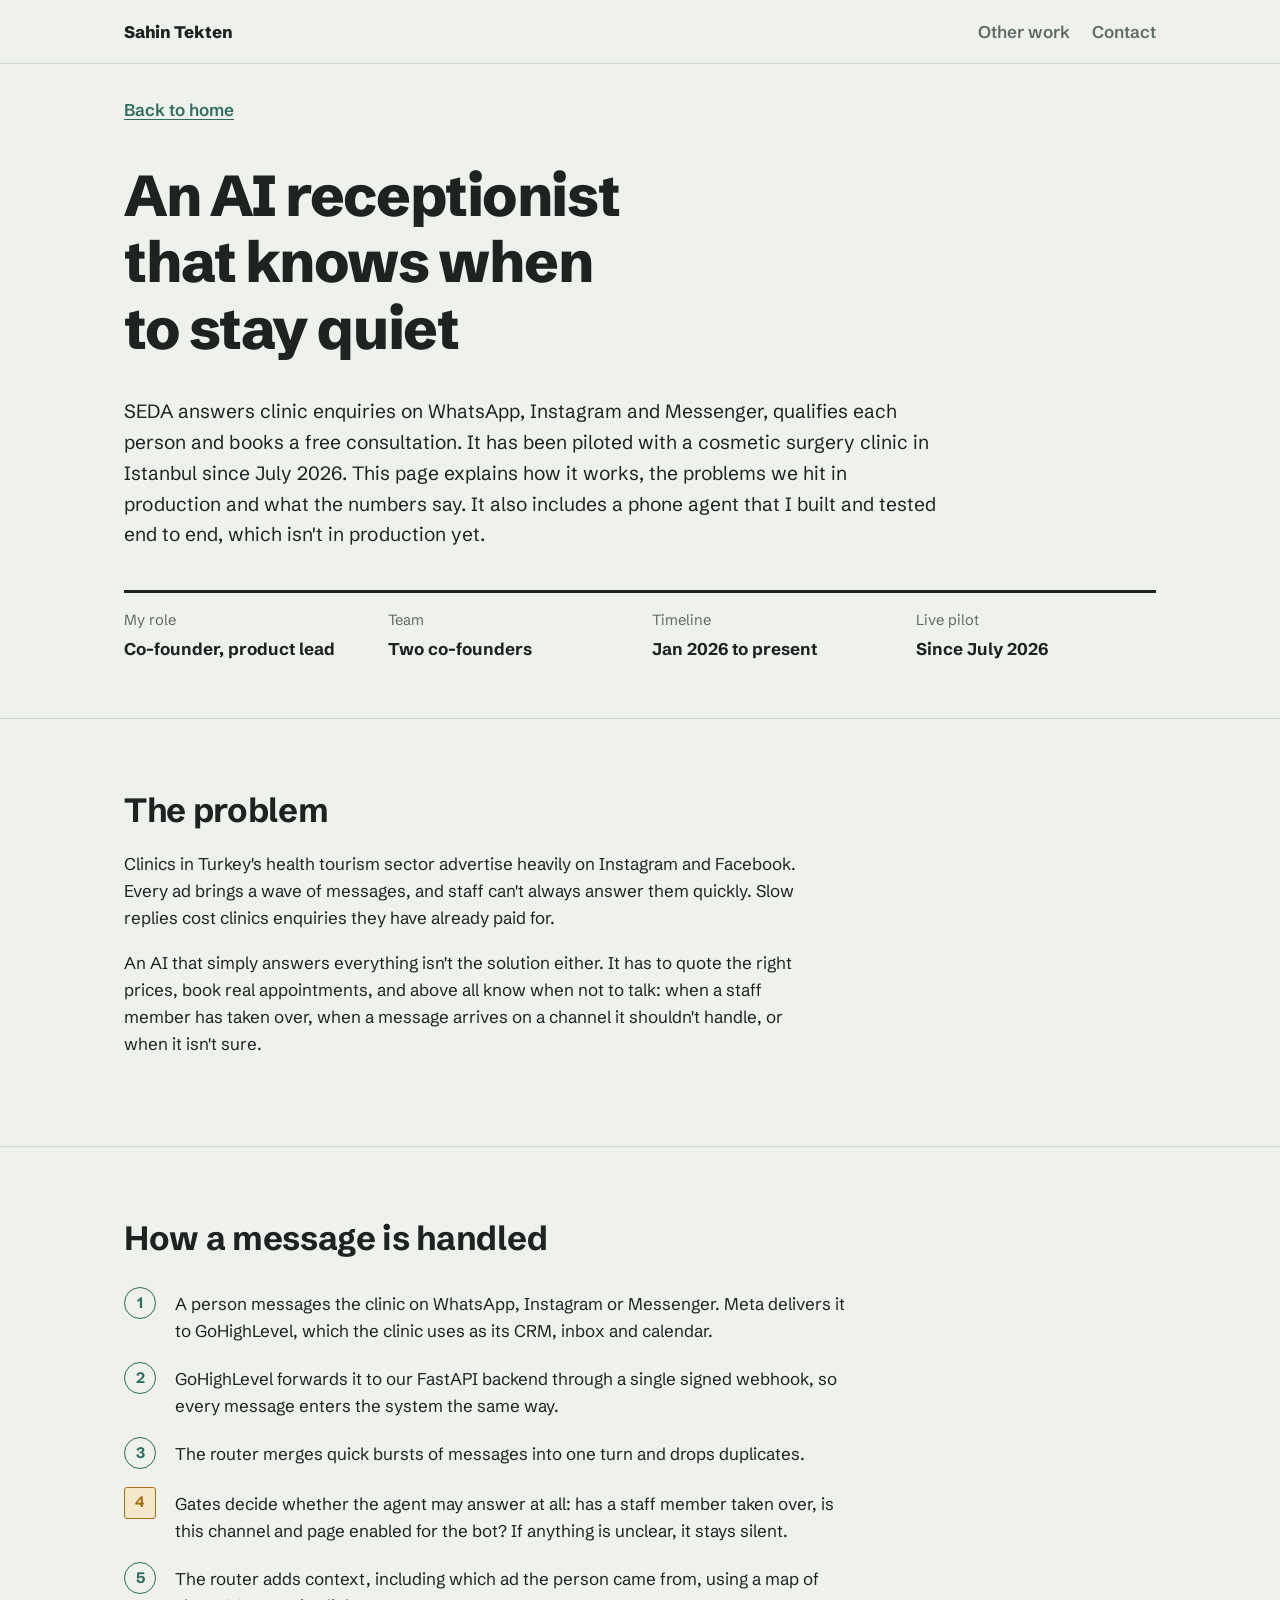
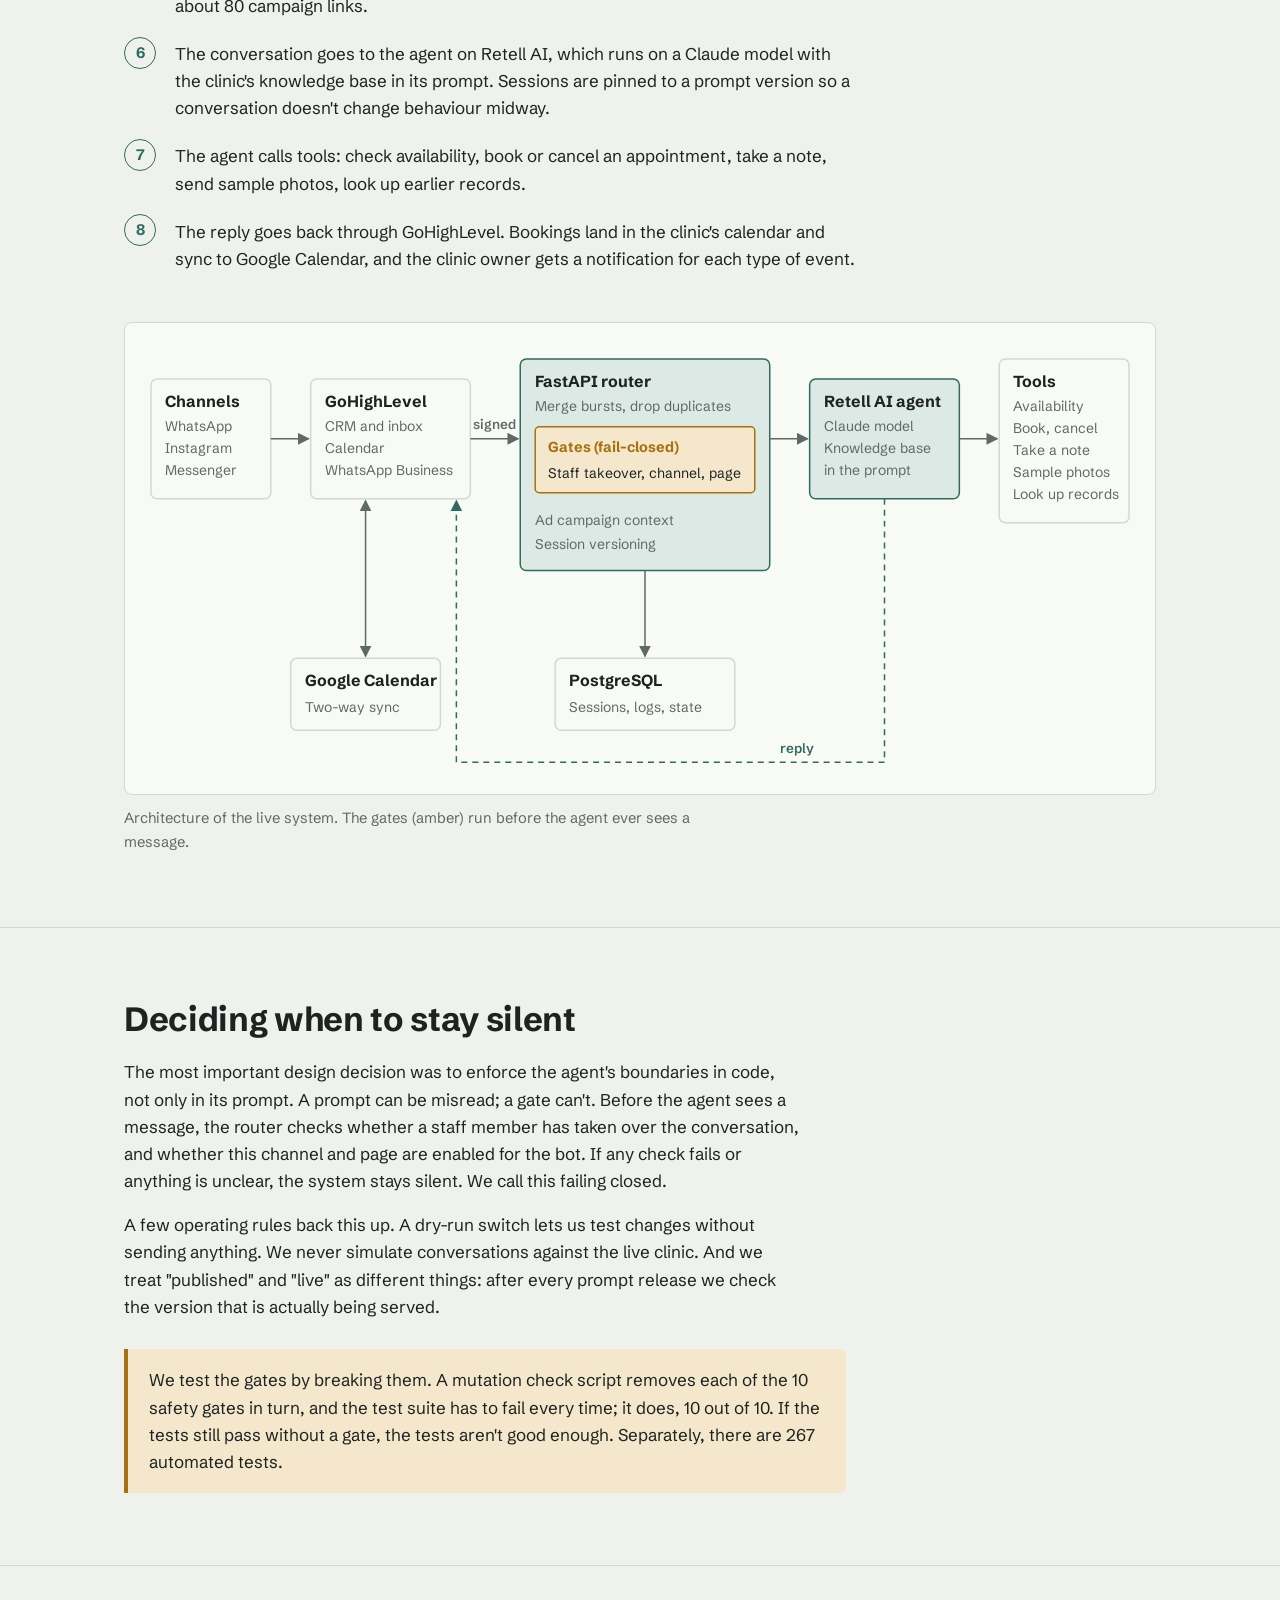
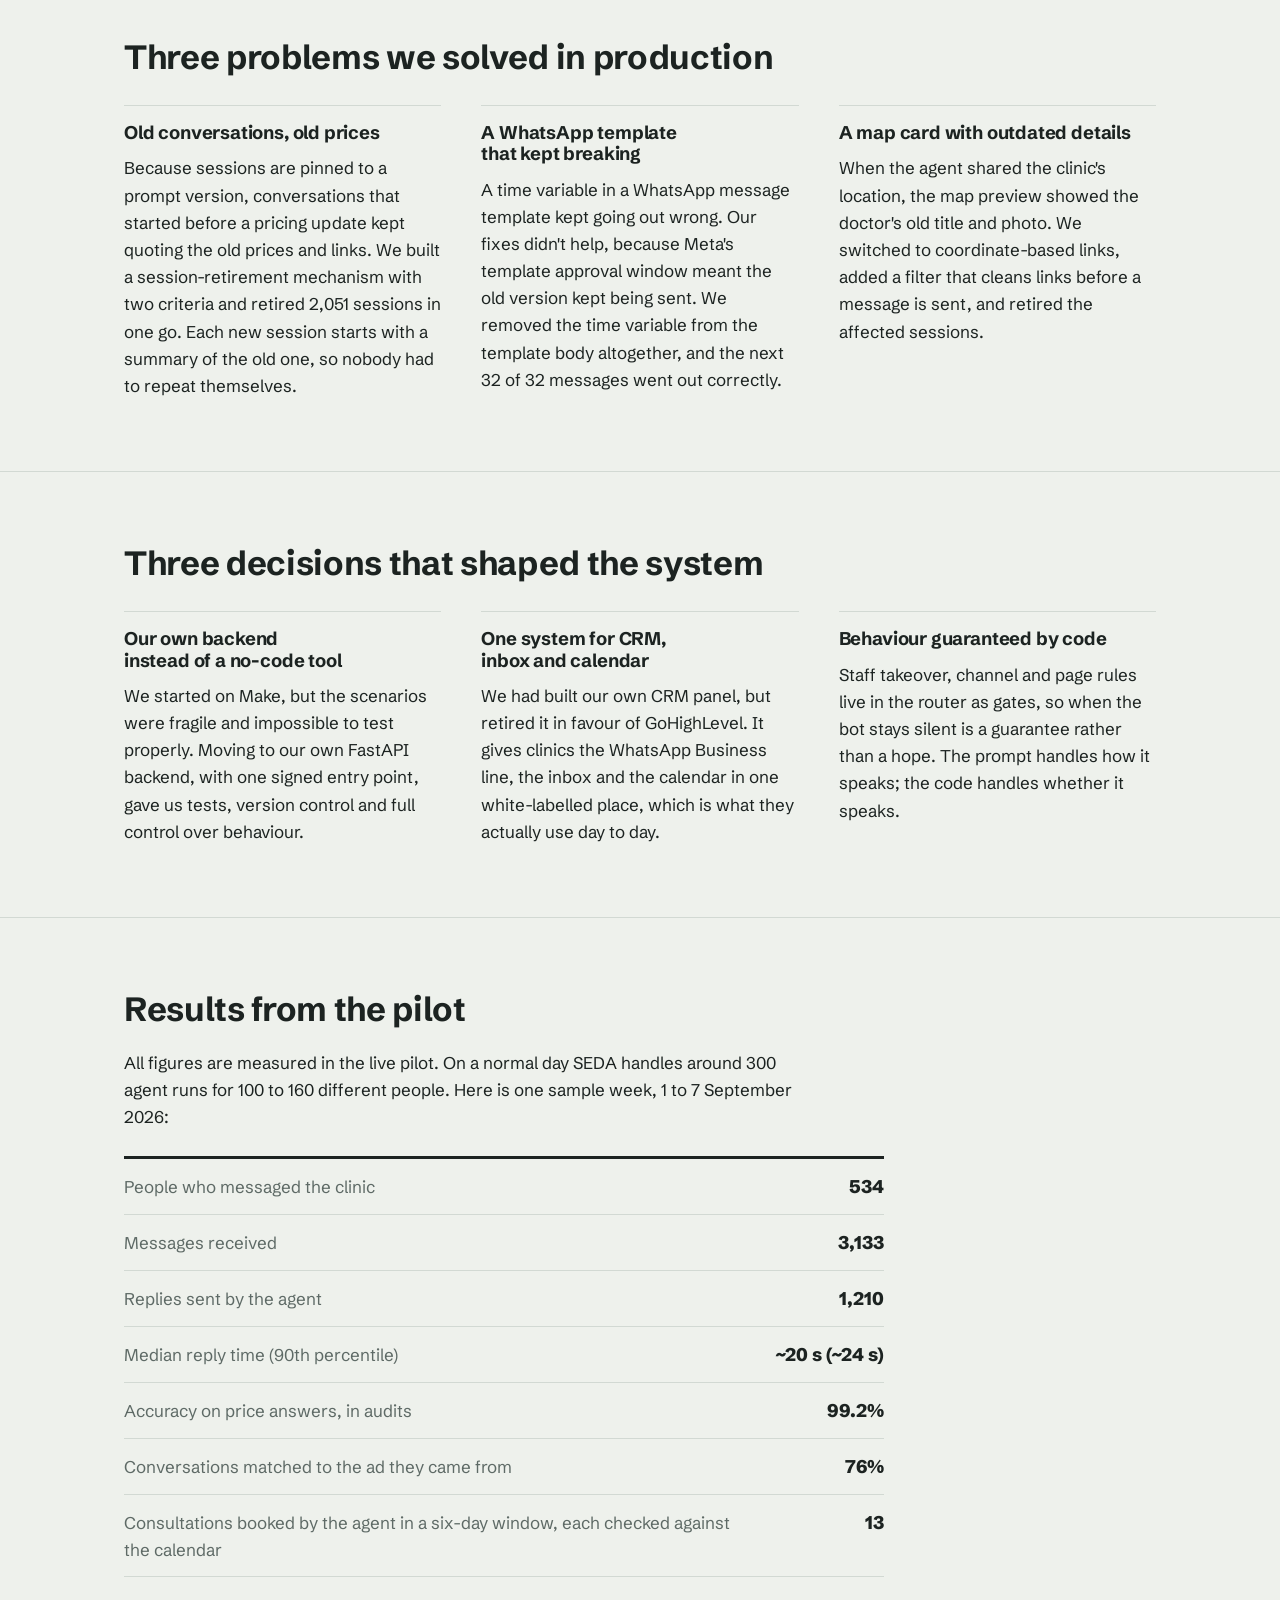
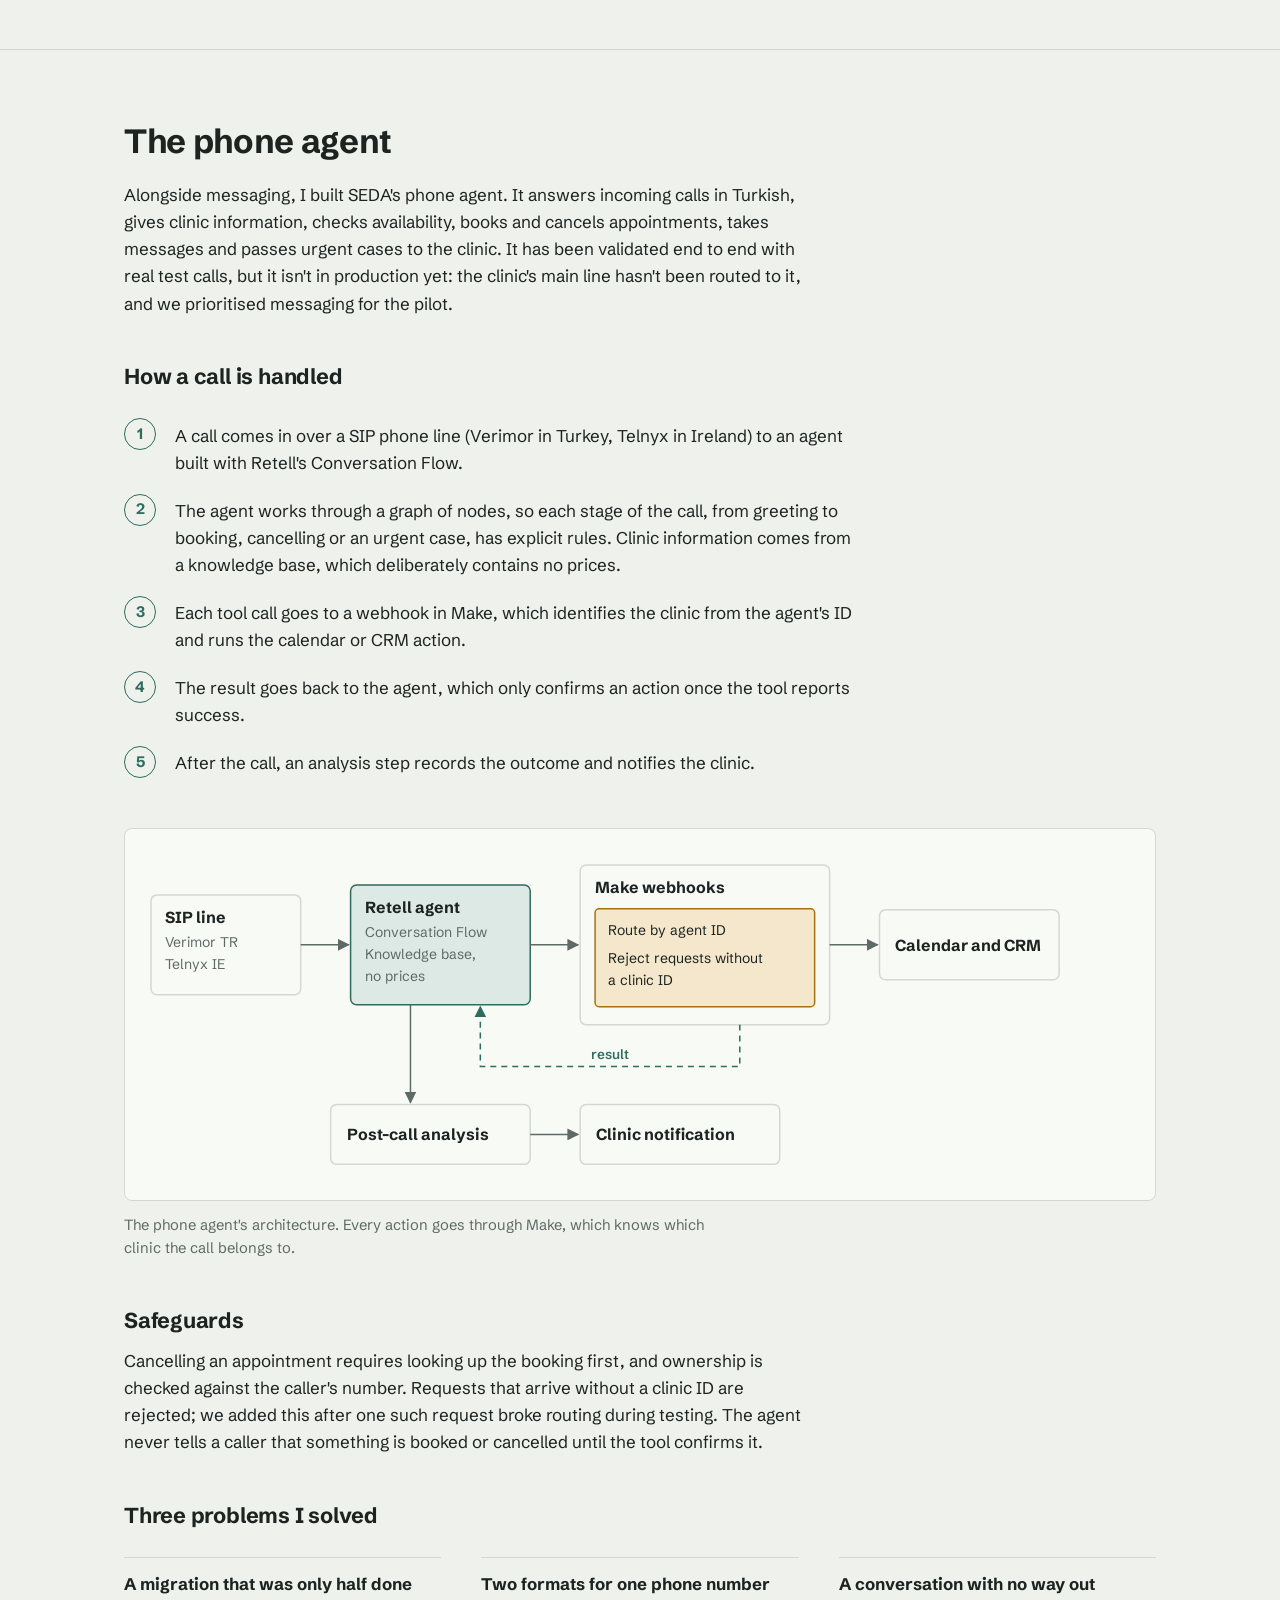
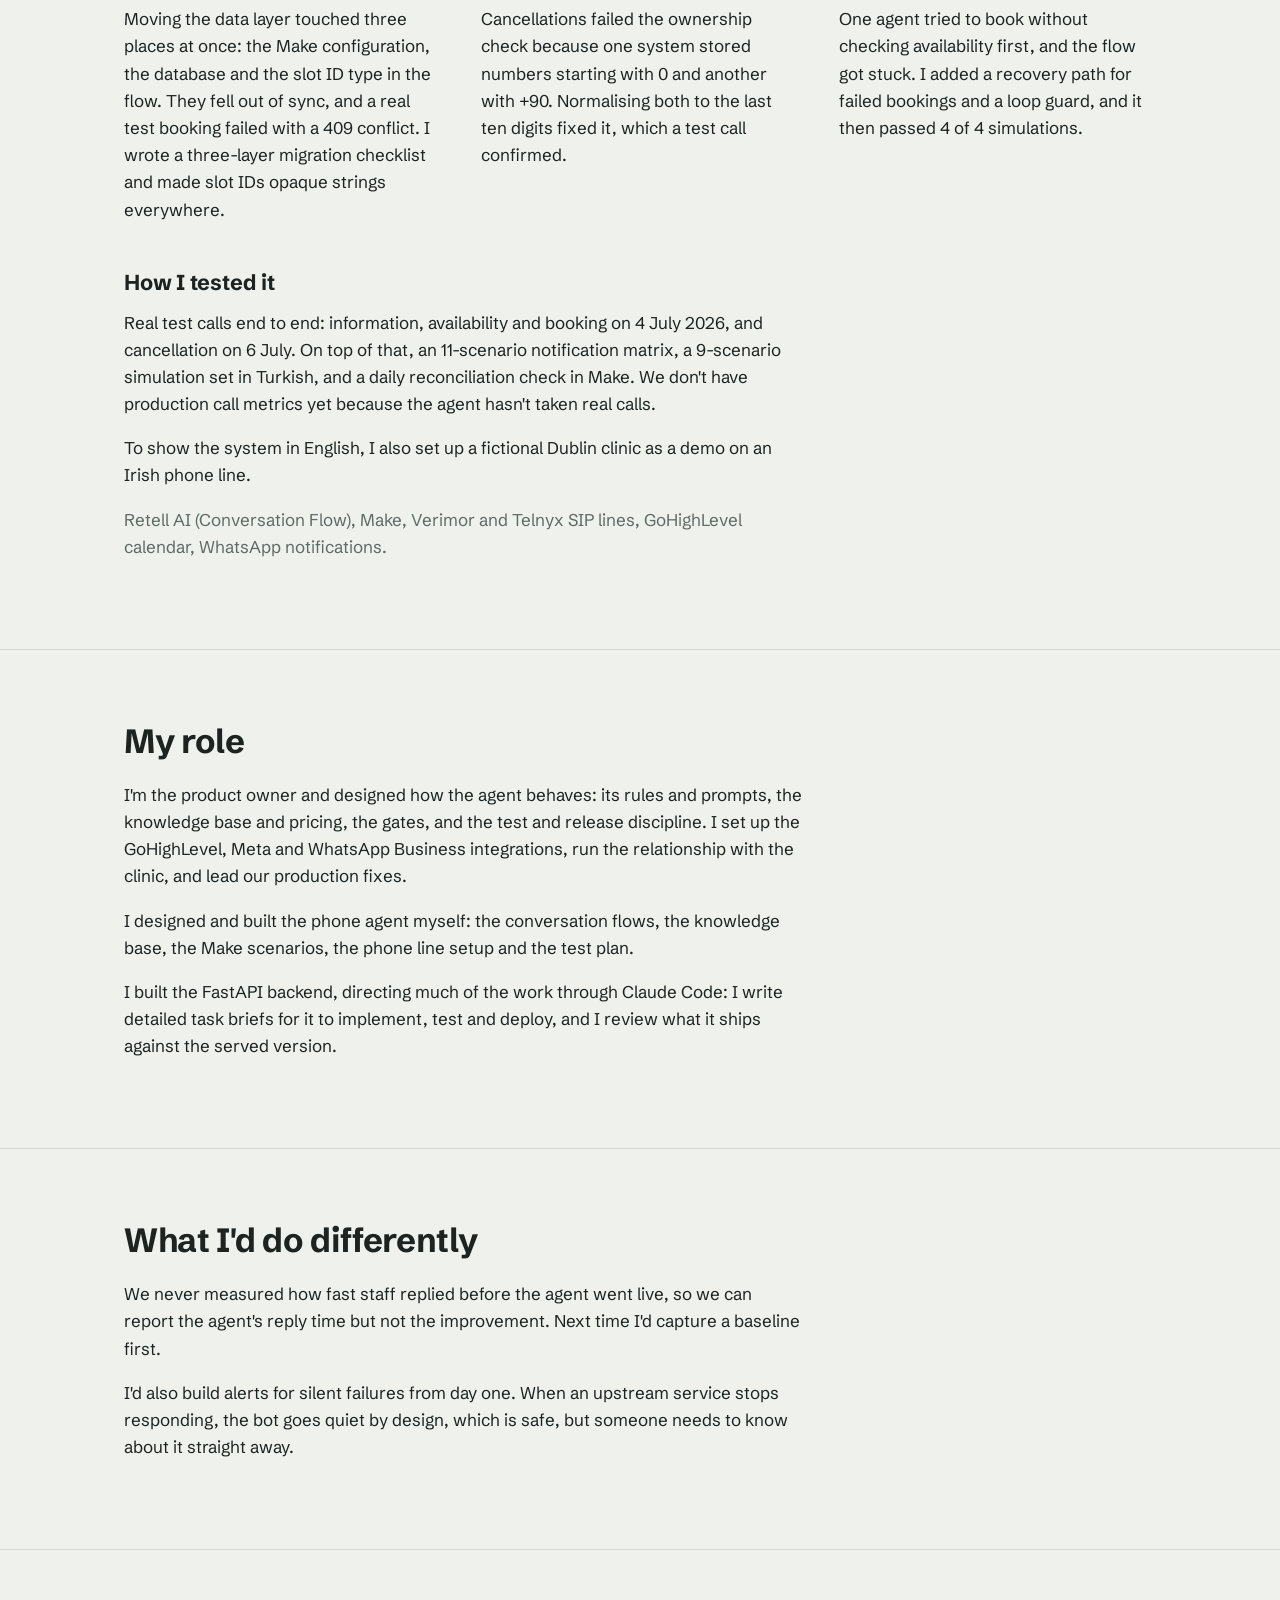
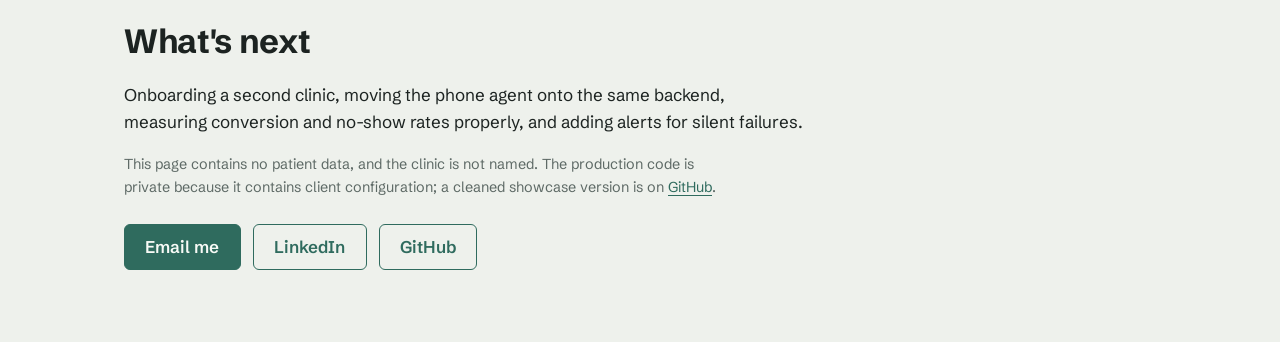
==== commit 3259b114: "Link showcase repo and correct backend and testing details" ====
--- a/ai-receptionist.html
+++ b/ai-receptionist.html
@@ -211,7 +211,7 @@
       <p>The most important design decision was to enforce the agent's boundaries in code, not only in its prompt. A prompt can be misread; a gate can't. Before the agent sees a message, the router checks whether a staff member has taken over the conversation, and whether this channel and page are enabled for the bot. If any check fails or anything is unclear, the system stays silent. We call this failing closed.</p>
       <p>A few operating rules back this up. A dry-run switch lets us test changes without sending anything. We never simulate conversations against the live clinic. And we treat "published" and "live" as different things: after every prompt release we check the version that is actually being served.</p>
       <div class="callout">
-        <p>We test the gates by breaking them. Mutation tests remove a gate on purpose and check that the test suite fails. If the tests still pass without the gate, the tests aren't good enough. There are 267 automated tests in total.</p>
+        <p>We test the gates by breaking them. A mutation check script removes each of the 10 safety gates in turn, and the test suite has to fail every time; it does, 10 out of 10. If the tests still pass without a gate, the tests aren't good enough. Separately, there are 267 automated tests.</p>
       </div>
     </div>
   </section>
@@ -414,7 +414,7 @@
       <h2 id="role-title">My role</h2>
       <p>I'm the product owner and designed how the agent behaves: its rules and prompts, the knowledge base and pricing, the gates, and the test and release discipline. I set up the GoHighLevel, Meta and WhatsApp Business integrations, run the relationship with the clinic, and lead our production fixes.</p>
       <p>I designed and built the phone agent myself: the conversation flows, the knowledge base, the Make scenarios, the phone line setup and the test plan.</p>
-      <p>My co-founder owns the FastAPI backend. I direct a large share of development through Claude Code, writing detailed task briefs for it to implement, test and deploy, and I review what it ships against the served version.</p>
+      <p>I built the FastAPI backend, directing much of the work through Claude Code: I write detailed task briefs for it to implement, test and deploy, and I review what it ships against the served version.</p>
     </div>
   </section>
 
@@ -430,7 +430,7 @@
     <div class="wrap">
       <h2 id="next-title">What's next</h2>
       <p>Onboarding a second clinic, moving the phone agent onto the same backend, measuring conversion and no-show rates properly, and adding alerts for silent failures.</p>
-      <p class="small muted">This page contains no patient data, and the clinic is not named. Code is private because it contains client configuration.</p>
+      <p class="small muted">This page contains no patient data, and the clinic is not named. The production code is private because it contains client configuration; a cleaned showcase version is on <a href="https://github.com/sahintekten/seda-chat-router">GitHub</a>.</p>
       <div class="actions">
         <a class="btn btn-primary" href="mailto:sahin.tekten@ucdconnect.ie">Email me</a>
         <a class="btn" href="https://www.linkedin.com/in/sahintekten">LinkedIn</a>
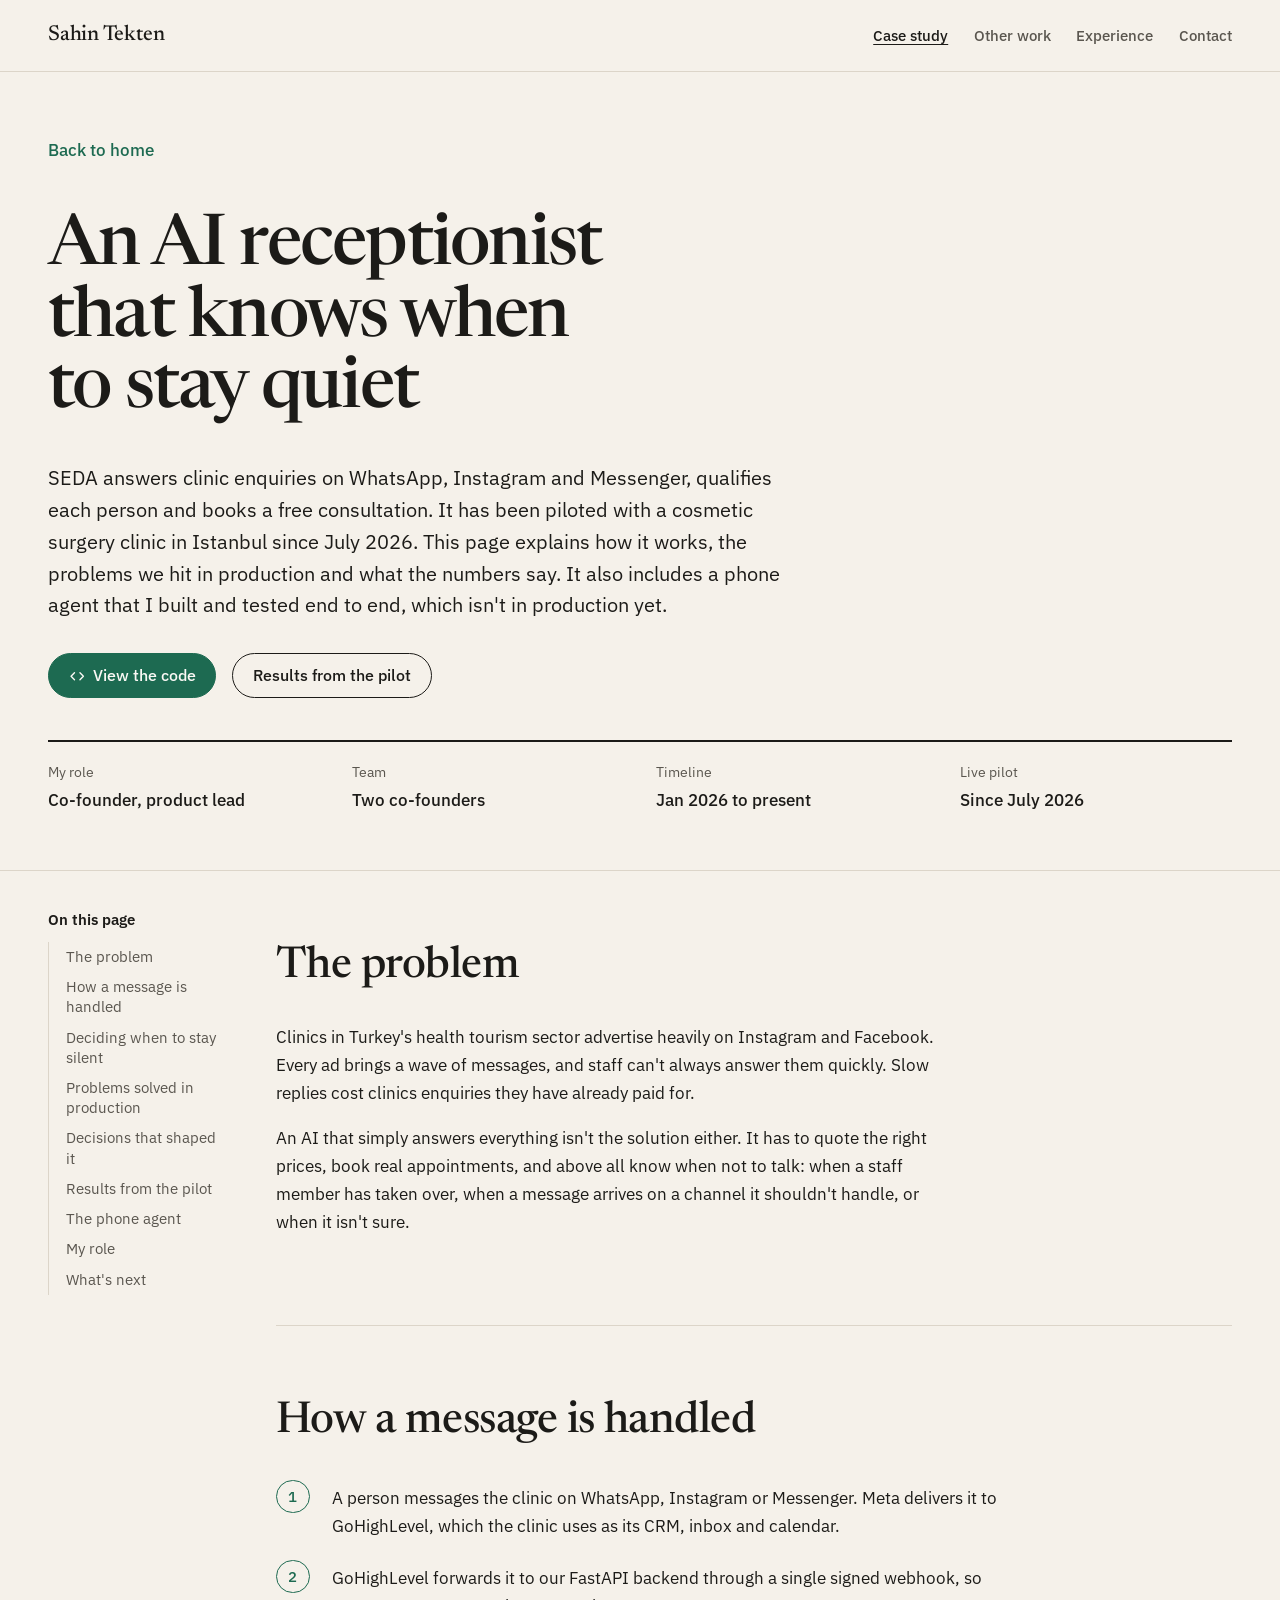
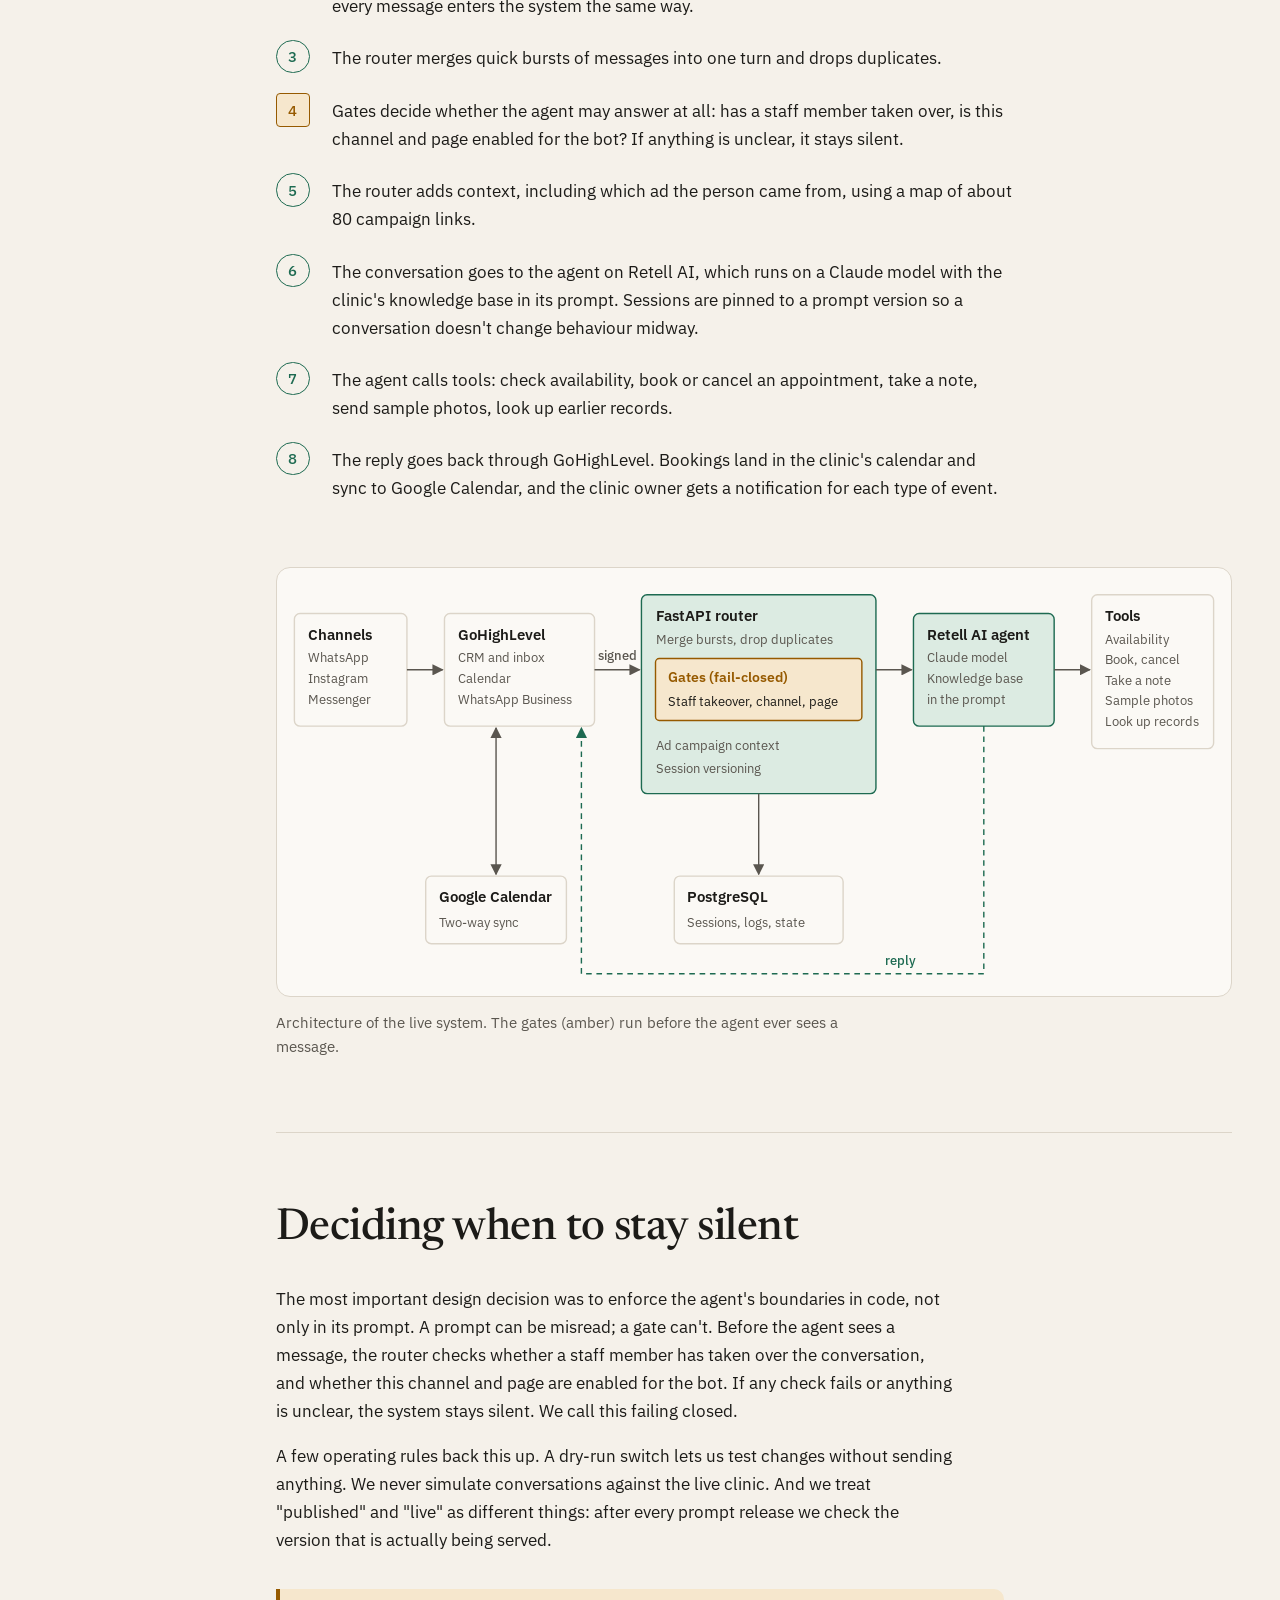
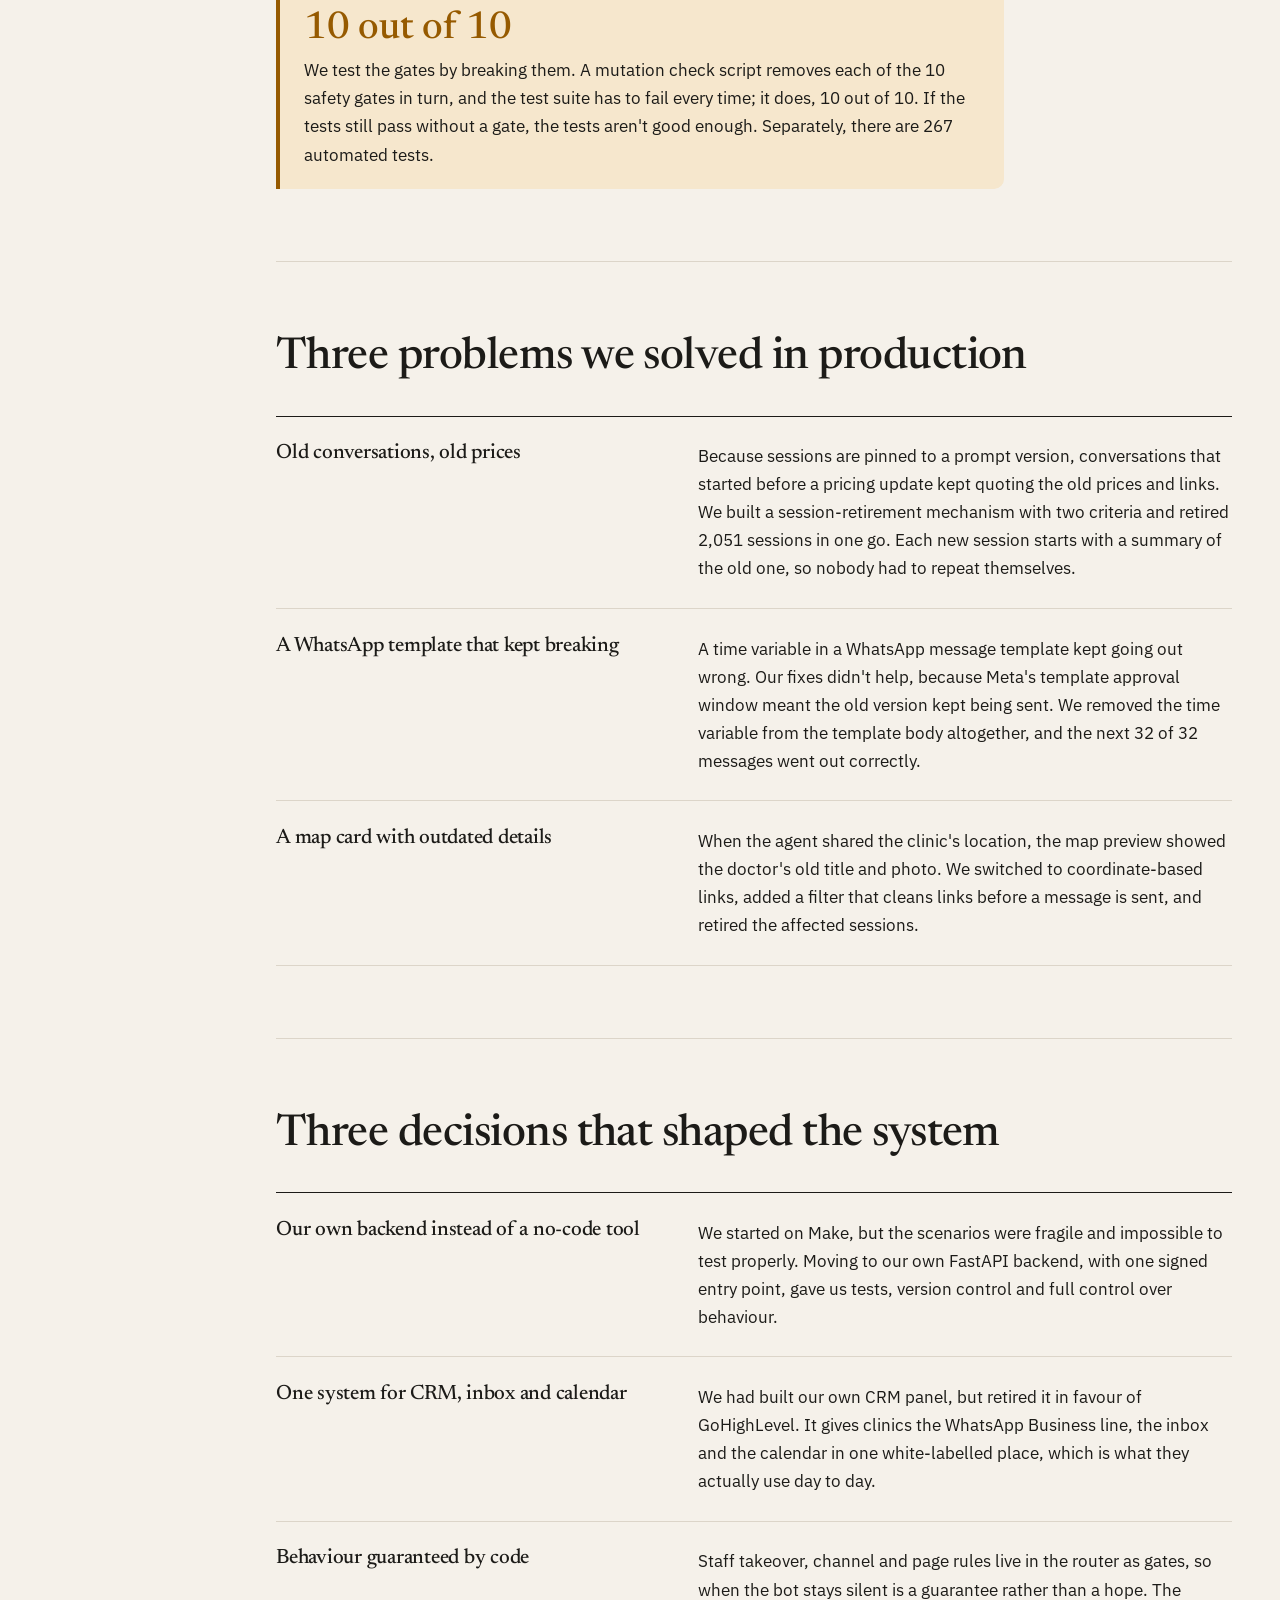
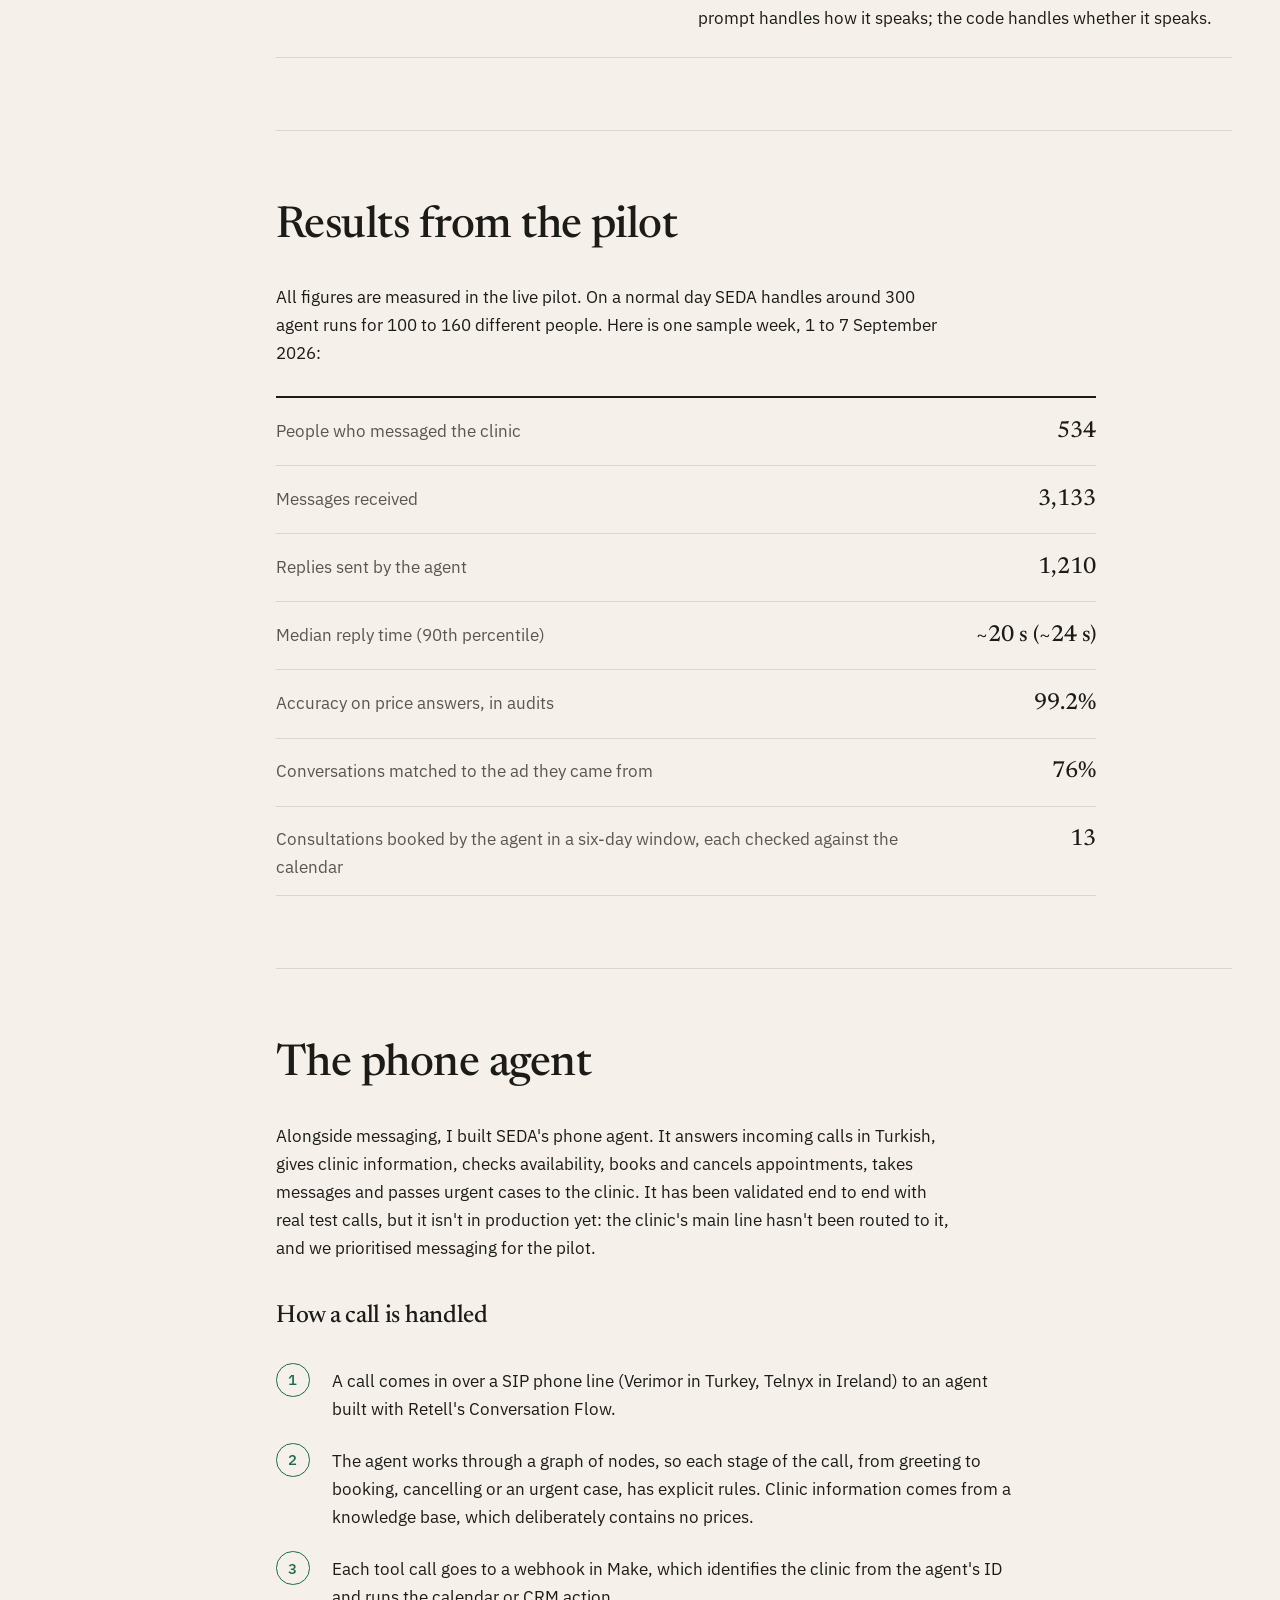
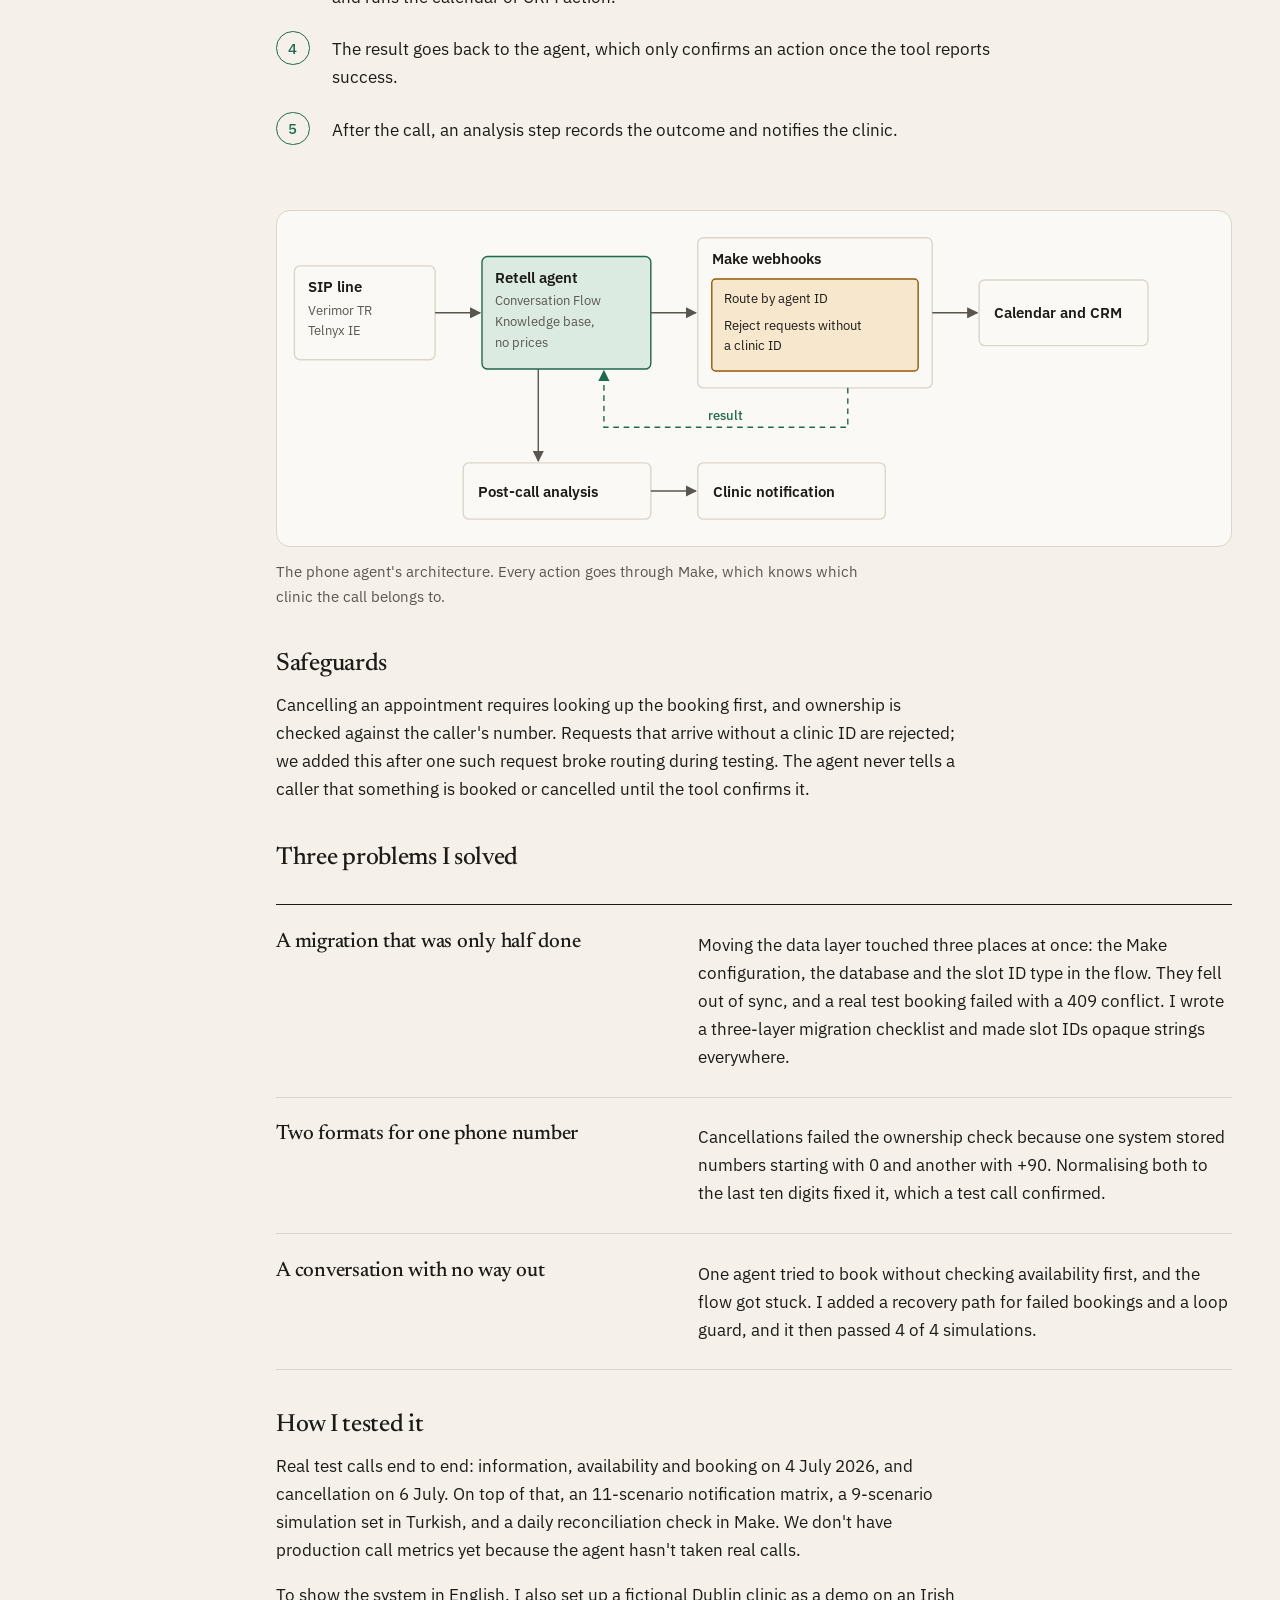
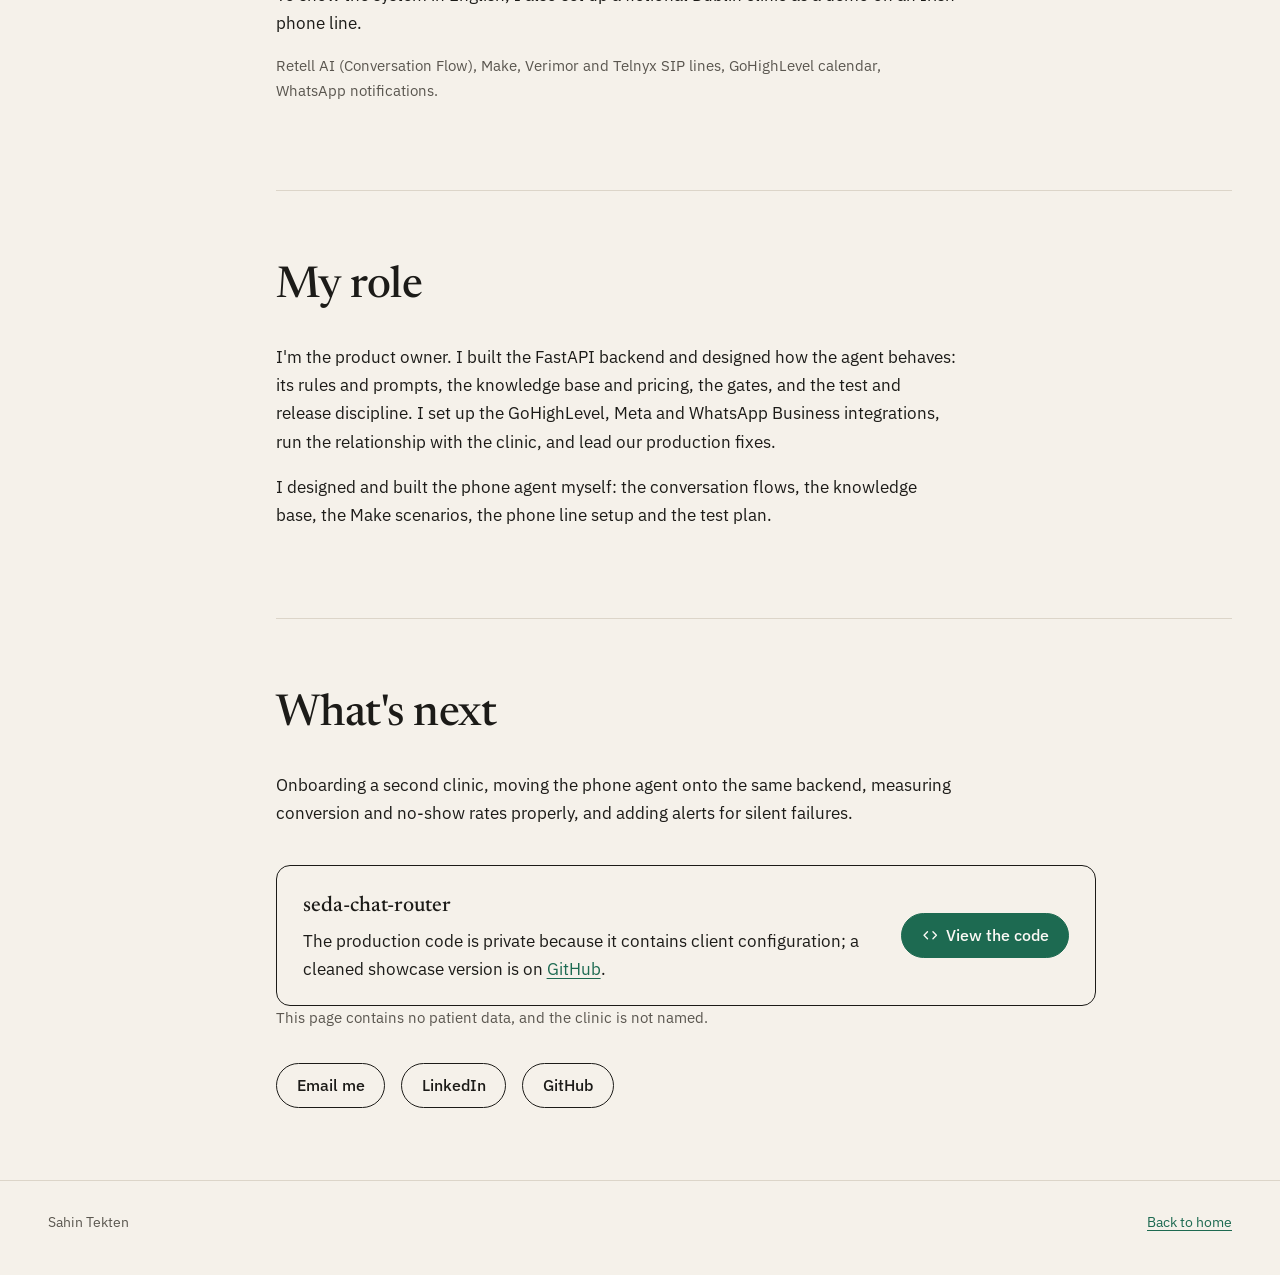
==== commit 3d9fb86d: "Redesign portfolio" ====
--- a/ai-receptionist.html
+++ b/ai-receptionist.html
@@ -6,9 +6,11 @@
 <title>SEDA case study: an AI receptionist that knows when to stay quiet | Sahin Tekten</title>
 <meta name="description" content="SEDA answers clinic enquiries on WhatsApp, Instagram and Messenger, qualifies each person and books a free consultation.">
 <meta name="color-scheme" content="light dark">
+<meta name="theme-color" content="#F5F1EA" media="(prefers-color-scheme: light)">
+<meta name="theme-color" content="#161512" media="(prefers-color-scheme: dark)">
 <link rel="preconnect" href="https://fonts.googleapis.com">
 <link rel="preconnect" href="https://fonts.gstatic.com" crossorigin>
-<link rel="stylesheet" href="https://fonts.googleapis.com/css2?family=Schibsted+Grotesk:wght@400;600;700;800&display=swap">
+<link rel="stylesheet" href="https://fonts.googleapis.com/css2?family=IBM+Plex+Sans:wght@400;500;600&family=Newsreader:opsz,wght@6..72,500&display=swap">
 <link rel="stylesheet" href="styles.css">
 </head>
 <body>
@@ -16,10 +18,12 @@
 
 <header class="site-header">
   <div class="wrap">
-    <a class="home" href="/">Sahin Tekten</a>
-    <nav aria-label="Main">
+    <a class="wordmark" href="/">Sahin Tekten</a>
+    <nav class="site-nav" aria-label="Main">
       <ul>
-        <li><a href="/#other-work">Other work</a></li>
+        <li><a href="/ai-receptionist.html" aria-current="page">Case study</a></li>
+        <li><a href="/#work">Other work</a></li>
+        <li><a href="/#experience">Experience</a></li>
         <li><a href="/#contact">Contact</a></li>
       </ul>
     </nav>
@@ -28,14 +32,18 @@
 
 <main id="main" tabindex="-1">
 
-  <div class="wrap">
-    <a class="back" href="/">Back to home</a>
-  </div>
-
   <section class="case-hero" aria-labelledby="case-title">
     <div class="wrap">
+      <a class="back" href="/">Back to home</a>
       <h1 id="case-title">An AI receptionist that knows when to stay quiet</h1>
       <p class="lede">SEDA answers clinic enquiries on WhatsApp, Instagram and Messenger, qualifies each person and books a free consultation. It has been piloted with a cosmetic surgery clinic in Istanbul since July 2026. This page explains how it works, the problems we hit in production and what the numbers say. It also includes a phone agent that I built and tested end to end, which isn't in production yet.</p>
+      <div class="actions">
+        <a class="btn btn-primary" href="https://github.com/sahintekten/seda-chat-router">
+          <svg viewBox="0 0 24 24" fill="none" stroke="currentColor" stroke-width="2" stroke-linecap="round" stroke-linejoin="round" aria-hidden="true"><path d="m8 7-5 5 5 5M16 7l5 5-5 5"/></svg>
+          View the code
+        </a>
+        <a class="btn" href="#results">Results from the pilot</a>
+      </div>
       <dl class="summary">
         <div><dt>My role</dt><dd>Co-founder, product lead</dd></div>
         <div><dt>Team</dt><dd>Two co-founders</dd></div>
@@ -45,31 +53,59 @@
     </div>
   </section>
 
-  <section class="section prose" aria-labelledby="problem-title">
-    <div class="wrap">
-      <h2 id="problem-title">The problem</h2>
-      <p>Clinics in Turkey's health tourism sector advertise heavily on Instagram and Facebook. Every ad brings a wave of messages, and staff can't always answer them quickly. Slow replies cost clinics enquiries they have already paid for.</p>
-      <p>An AI that simply answers everything isn't the solution either. It has to quote the right prices, book real appointments, and above all know when not to talk: when a staff member has taken over, when a message arrives on a channel it shouldn't handle, or when it isn't sure.</p>
-    </div>
-  </section>
-
-  <section class="section" aria-labelledby="how-title">
-    <div class="wrap">
-      <h2 id="how-title">How a message is handled</h2>
-      <ol class="steps">
-        <li><span class="num" aria-hidden="true">1</span><p>A person messages the clinic on WhatsApp, Instagram or Messenger. Meta delivers it to GoHighLevel, which the clinic uses as its CRM, inbox and calendar.</p></li>
-        <li><span class="num" aria-hidden="true">2</span><p>GoHighLevel forwards it to our FastAPI backend through a single signed webhook, so every message enters the system the same way.</p></li>
-        <li><span class="num" aria-hidden="true">3</span><p>The router merges quick bursts of messages into one turn and drops duplicates.</p></li>
-        <li class="gate-step"><span class="num" aria-hidden="true">4</span><p>Gates decide whether the agent may answer at all: has a staff member taken over, is this channel and page enabled for the bot? If anything is unclear, it stays silent.</p></li>
-        <li><span class="num" aria-hidden="true">5</span><p>The router adds context, including which ad the person came from, using a map of about 80 campaign links.</p></li>
-        <li><span class="num" aria-hidden="true">6</span><p>The conversation goes to the agent on Retell AI, which runs on a Claude model with the clinic's knowledge base in its prompt. Sessions are pinned to a prompt version so a conversation doesn't change behaviour midway.</p></li>
-        <li><span class="num" aria-hidden="true">7</span><p>The agent calls tools: check availability, book or cancel an appointment, take a note, send sample photos, look up earlier records.</p></li>
-        <li><span class="num" aria-hidden="true">8</span><p>The reply goes back through GoHighLevel. Bookings land in the clinic's calendar and sync to Google Calendar, and the clinic owner gets a notification for each type of event.</p></li>
+  <div class="wrap case-layout">
+    <nav class="toc" aria-labelledby="toc-title">
+      <h2 id="toc-title">On this page</h2>
+      <ol>
+        <li><a href="#problem">The problem</a></li>
+<li><a href="#flow">How a message is handled</a></li>
+<li><a href="#silence">Deciding when to stay silent</a></li>
+<li><a href="#production">Problems solved in production</a></li>
+<li><a href="#decisions">Decisions that shaped it</a></li>
+<li><a href="#results">Results from the pilot</a></li>
+<li><a href="#phone">The phone agent</a></li>
+<li><a href="#role">My role</a></li>
+<li><a href="#next">What's next</a></li>
       </ol>
-
-      <figure>
-        <div class="diagram">
-          <svg class="diagram-wide" viewBox="0 0 1000 440" role="img" aria-labelledby="arch-title arch-desc">
+    </nav>
+
+    <div class="case-content">
+      <details class="toc-mobile">
+        <summary>On this page</summary>
+        <ol>
+          <li><a href="#problem">The problem</a></li>
+<li><a href="#flow">How a message is handled</a></li>
+<li><a href="#silence">Deciding when to stay silent</a></li>
+<li><a href="#production">Problems solved in production</a></li>
+<li><a href="#decisions">Decisions that shaped it</a></li>
+<li><a href="#results">Results from the pilot</a></li>
+<li><a href="#phone">The phone agent</a></li>
+<li><a href="#role">My role</a></li>
+<li><a href="#next">What's next</a></li>
+        </ol>
+      </details>
+
+      <section class="chapter" id="problem" aria-labelledby="problem-title">
+        <h2 id="problem-title">The problem</h2>
+        <p>Clinics in Turkey's health tourism sector advertise heavily on Instagram and Facebook. Every ad brings a wave of messages, and staff can't always answer them quickly. Slow replies cost clinics enquiries they have already paid for.</p>
+        <p>An AI that simply answers everything isn't the solution either. It has to quote the right prices, book real appointments, and above all know when not to talk: when a staff member has taken over, when a message arrives on a channel it shouldn't handle, or when it isn't sure.</p>
+      </section>
+
+      <section class="chapter" id="flow" aria-labelledby="flow-title">
+        <h2 id="flow-title">How a message is handled</h2>
+        <ol class="steps">
+          <li><span class="num" aria-hidden="true">1</span><p>A person messages the clinic on WhatsApp, Instagram or Messenger. Meta delivers it to GoHighLevel, which the clinic uses as its CRM, inbox and calendar.</p></li>
+          <li><span class="num" aria-hidden="true">2</span><p>GoHighLevel forwards it to our FastAPI backend through a single signed webhook, so every message enters the system the same way.</p></li>
+          <li><span class="num" aria-hidden="true">3</span><p>The router merges quick bursts of messages into one turn and drops duplicates.</p></li>
+          <li class="gate-step"><span class="num" aria-hidden="true">4</span><p>Gates decide whether the agent may answer at all: has a staff member taken over, is this channel and page enabled for the bot? If anything is unclear, it stays silent.</p></li>
+          <li><span class="num" aria-hidden="true">5</span><p>The router adds context, including which ad the person came from, using a map of about 80 campaign links.</p></li>
+          <li><span class="num" aria-hidden="true">6</span><p>The conversation goes to the agent on Retell AI, which runs on a Claude model with the clinic's knowledge base in its prompt. Sessions are pinned to a prompt version so a conversation doesn't change behaviour midway.</p></li>
+          <li><span class="num" aria-hidden="true">7</span><p>The agent calls tools: check availability, book or cancel an appointment, take a note, send sample photos, look up earlier records.</p></li>
+          <li><span class="num" aria-hidden="true">8</span><p>The reply goes back through GoHighLevel. Bookings land in the clinic's calendar and sync to Google Calendar, and the clinic owner gets a notification for each type of event.</p></li>
+        </ol>
+        <figure>
+          <div class="diagram">
+            <svg class="diagram-wide" viewBox="0 0 1000 440" role="img" aria-labelledby="arch-title arch-desc">
             <title id="arch-title">Architecture of the live system</title>
             <desc id="arch-desc">Messages flow from the channels (WhatsApp, Instagram, Messenger) to GoHighLevel, then over a signed webhook to the FastAPI router. The router merges bursts, drops duplicates and runs fail-closed gates for staff takeover, channel and page, then adds ad campaign context and session versioning. It passes the conversation to the Retell AI agent, which uses a Claude model with the knowledge base in the prompt and calls tools for availability, booking and cancelling, notes, sample photos and record lookups. The reply goes back to GoHighLevel. GoHighLevel syncs two ways with Google Calendar, and the router stores sessions, logs and state in PostgreSQL.</desc>
             <defs>
@@ -131,8 +167,7 @@
             <path class="svg-reply" d="M745,160 V424 H316 V162" marker-end="url(#ah-accent)"/>
             <text class="svg-label-accent" x="640" y="415">reply</text>
           </svg>
-
-          <svg class="diagram-tall" viewBox="0 0 360 730" role="img" aria-labelledby="arch-title-m arch-desc-m">
+            <svg class="diagram-tall" viewBox="0 0 360 730" role="img" aria-labelledby="arch-title-m arch-desc-m">
             <title id="arch-title-m">Architecture of the live system</title>
             <desc id="arch-desc-m">Messages flow from the channels (WhatsApp, Instagram, Messenger) to GoHighLevel, then over a signed webhook to the FastAPI router. The router merges bursts, drops duplicates and runs fail-closed gates for staff takeover, channel and page, then adds ad campaign context and session versioning. It passes the conversation to the Retell AI agent, which uses a Claude model with the knowledge base in the prompt and calls tools for availability, booking and cancelling, notes, sample photos and record lookups. The reply goes back to GoHighLevel. GoHighLevel syncs two ways with Google Calendar, and the router stores sessions, logs and state in PostgreSQL.</desc>
             <defs>
@@ -199,99 +234,88 @@
             <path class="svg-reply" d="M36,526 H18 V175 H34" marker-end="url(#ahm-accent)"/>
             <text class="svg-label-accent" transform="translate(12 350) rotate(-90)" text-anchor="middle">reply</text>
           </svg>
-        </div>
-        <figcaption>Architecture of the live system. The gates (amber) run before the agent ever sees a message.</figcaption>
-      </figure>
-    </div>
-  </section>
-
-  <section class="section prose" aria-labelledby="silent-title">
-    <div class="wrap">
-      <h2 id="silent-title">Deciding when to stay silent</h2>
-      <p>The most important design decision was to enforce the agent's boundaries in code, not only in its prompt. A prompt can be misread; a gate can't. Before the agent sees a message, the router checks whether a staff member has taken over the conversation, and whether this channel and page are enabled for the bot. If any check fails or anything is unclear, the system stays silent. We call this failing closed.</p>
-      <p>A few operating rules back this up. A dry-run switch lets us test changes without sending anything. We never simulate conversations against the live clinic. And we treat "published" and "live" as different things: after every prompt release we check the version that is actually being served.</p>
-      <div class="callout">
-        <p>We test the gates by breaking them. A mutation check script removes each of the 10 safety gates in turn, and the test suite has to fail every time; it does, 10 out of 10. If the tests still pass without a gate, the tests aren't good enough. Separately, there are 267 automated tests.</p>
-      </div>
-    </div>
-  </section>
-
-  <section class="section" aria-labelledby="problems-title">
-    <div class="wrap">
-      <h2 id="problems-title">Three problems we solved in production</h2>
-      <div class="three">
-        <div>
-          <h3>Old conversations, old prices</h3>
-          <p>Because sessions are pinned to a prompt version, conversations that started before a pricing update kept quoting the old prices and links. We built a session-retirement mechanism with two criteria and retired 2,051 sessions in one go. Each new session starts with a summary of the old one, so nobody had to repeat themselves.</p>
-        </div>
-        <div>
-          <h3>A WhatsApp template that kept breaking</h3>
-          <p>A time variable in a WhatsApp message template kept going out wrong. Our fixes didn't help, because Meta's template approval window meant the old version kept being sent. We removed the time variable from the template body altogether, and the next 32 of 32 messages went out correctly.</p>
-        </div>
-        <div>
-          <h3>A map card with outdated details</h3>
-          <p>When the agent shared the clinic's location, the map preview showed the doctor's old title and photo. We switched to coordinate-based links, added a filter that cleans links before a message is sent, and retired the affected sessions.</p>
-        </div>
-      </div>
-    </div>
-  </section>
-
-  <section class="section" aria-labelledby="decisions-title">
-    <div class="wrap">
-      <h2 id="decisions-title">Three decisions that shaped the system</h2>
-      <div class="three">
-        <div>
-          <h3>Our own backend instead of a no-code tool</h3>
-          <p>We started on Make, but the scenarios were fragile and impossible to test properly. Moving to our own FastAPI backend, with one signed entry point, gave us tests, version control and full control over behaviour.</p>
-        </div>
-        <div>
-          <h3>One system for CRM, inbox and calendar</h3>
-          <p>We had built our own CRM panel, but retired it in favour of GoHighLevel. It gives clinics the WhatsApp Business line, the inbox and the calendar in one white-labelled place, which is what they actually use day to day.</p>
-        </div>
-        <div>
-          <h3>Behaviour guaranteed by code</h3>
-          <p>Staff takeover, channel and page rules live in the router as gates, so when the bot stays silent is a guarantee rather than a hope. The prompt handles how it speaks; the code handles whether it speaks.</p>
-        </div>
-      </div>
-    </div>
-  </section>
-
-  <section class="section prose" aria-labelledby="results-title">
-    <div class="wrap">
-      <h2 id="results-title">Results from the pilot</h2>
-      <p>All figures are measured in the live pilot. On a normal day SEDA handles around 300 agent runs for 100 to 160 different people. Here is one sample week, 1 to 7 September 2026:</p>
-      <table class="results">
-        <caption class="visually-hidden">Sample week, 1 to 7 September 2026</caption>
-        <tbody>
-          <tr><th scope="row">People who messaged the clinic</th><td>534</td></tr>
-          <tr><th scope="row">Messages received</th><td>3,133</td></tr>
-          <tr><th scope="row">Replies sent by the agent</th><td>1,210</td></tr>
-          <tr><th scope="row">Median reply time (90th percentile)</th><td>~20 s (~24 s)</td></tr>
-          <tr><th scope="row">Accuracy on price answers, in audits</th><td>99.2%</td></tr>
-          <tr><th scope="row">Conversations matched to the ad they came from</th><td>76%</td></tr>
-          <tr><th scope="row">Consultations booked by the agent in a six-day window, each checked against the calendar</th><td>13</td></tr>
-        </tbody>
-      </table>
-    </div>
-  </section>
-
-  <section class="section" id="phone-agent" aria-labelledby="phone-title">
-    <div class="wrap">
-      <h2 id="phone-title">The phone agent</h2>
-      <p>Alongside messaging, I built SEDA's phone agent. It answers incoming calls in Turkish, gives clinic information, checks availability, books and cancels appointments, takes messages and passes urgent cases to the clinic. It has been validated end to end with real test calls, but it isn't in production yet: the clinic's main line hasn't been routed to it, and we prioritised messaging for the pilot.</p>
-
-      <h3 class="subhead">How a call is handled</h3>
-      <ol class="steps">
-        <li><span class="num" aria-hidden="true">1</span><p>A call comes in over a SIP phone line (Verimor in Turkey, Telnyx in Ireland) to an agent built with Retell's Conversation Flow.</p></li>
-        <li><span class="num" aria-hidden="true">2</span><p>The agent works through a graph of nodes, so each stage of the call, from greeting to booking, cancelling or an urgent case, has explicit rules. Clinic information comes from a knowledge base, which deliberately contains no prices.</p></li>
-        <li><span class="num" aria-hidden="true">3</span><p>Each tool call goes to a webhook in Make, which identifies the clinic from the agent's ID and runs the calendar or CRM action.</p></li>
-        <li><span class="num" aria-hidden="true">4</span><p>The result goes back to the agent, which only confirms an action once the tool reports success.</p></li>
-        <li><span class="num" aria-hidden="true">5</span><p>After the call, an analysis step records the outcome and notifies the clinic.</p></li>
-      </ol>
-
-      <figure>
-        <div class="diagram">
-          <svg class="diagram-wide" viewBox="0 0 1000 340" role="img" aria-labelledby="phone-arch-title phone-arch-desc">
+          </div>
+          <figcaption>Architecture of the live system. The gates (amber) run before the agent ever sees a message.</figcaption>
+        </figure>
+      </section>
+
+      <section class="chapter" id="silence" aria-labelledby="silence-title">
+        <h2 id="silence-title">Deciding when to stay silent</h2>
+        <p>The most important design decision was to enforce the agent's boundaries in code, not only in its prompt. A prompt can be misread; a gate can't. Before the agent sees a message, the router checks whether a staff member has taken over the conversation, and whether this channel and page are enabled for the bot. If any check fails or anything is unclear, the system stays silent. We call this failing closed.</p>
+        <p>A few operating rules back this up. A dry-run switch lets us test changes without sending anything. We never simulate conversations against the live clinic. And we treat "published" and "live" as different things: after every prompt release we check the version that is actually being served.</p>
+        <div class="callout">
+          <p><span class="big">10 out of 10</span>We test the gates by breaking them. A mutation check script removes each of the 10 safety gates in turn, and the test suite has to fail every time; it does, 10 out of 10. If the tests still pass without a gate, the tests aren't good enough. Separately, there are 267 automated tests.</p>
+        </div>
+      </section>
+
+      <section class="chapter" id="production" aria-labelledby="production-title">
+        <h2 id="production-title">Three problems we solved in production</h2>
+        <div class="pairs">
+          <div>
+            <h3>Old conversations, old prices</h3>
+            <p>Because sessions are pinned to a prompt version, conversations that started before a pricing update kept quoting the old prices and links. We built a session-retirement mechanism with two criteria and retired 2,051 sessions in one go. Each new session starts with a summary of the old one, so nobody had to repeat themselves.</p>
+          </div>
+          <div>
+            <h3>A WhatsApp template that kept breaking</h3>
+            <p>A time variable in a WhatsApp message template kept going out wrong. Our fixes didn't help, because Meta's template approval window meant the old version kept being sent. We removed the time variable from the template body altogether, and the next 32 of 32 messages went out correctly.</p>
+          </div>
+          <div>
+            <h3>A map card with outdated details</h3>
+            <p>When the agent shared the clinic's location, the map preview showed the doctor's old title and photo. We switched to coordinate-based links, added a filter that cleans links before a message is sent, and retired the affected sessions.</p>
+          </div>
+        </div>
+      </section>
+
+      <section class="chapter" id="decisions" aria-labelledby="decisions-title">
+        <h2 id="decisions-title">Three decisions that shaped the system</h2>
+        <div class="pairs">
+          <div>
+            <h3>Our own backend instead of a no-code tool</h3>
+            <p>We started on Make, but the scenarios were fragile and impossible to test properly. Moving to our own FastAPI backend, with one signed entry point, gave us tests, version control and full control over behaviour.</p>
+          </div>
+          <div>
+            <h3>One system for CRM, inbox and calendar</h3>
+            <p>We had built our own CRM panel, but retired it in favour of GoHighLevel. It gives clinics the WhatsApp Business line, the inbox and the calendar in one white-labelled place, which is what they actually use day to day.</p>
+          </div>
+          <div>
+            <h3>Behaviour guaranteed by code</h3>
+            <p>Staff takeover, channel and page rules live in the router as gates, so when the bot stays silent is a guarantee rather than a hope. The prompt handles how it speaks; the code handles whether it speaks.</p>
+          </div>
+        </div>
+      </section>
+
+      <section class="chapter" id="results" aria-labelledby="results-title">
+        <h2 id="results-title">Results from the pilot</h2>
+        <p>All figures are measured in the live pilot. On a normal day SEDA handles around 300 agent runs for 100 to 160 different people. Here is one sample week, 1 to 7 September 2026:</p>
+        <table class="results">
+          <caption class="visually-hidden">Sample week, 1 to 7 September 2026</caption>
+          <tbody>
+            <tr><th scope="row">People who messaged the clinic</th><td>534</td></tr>
+            <tr><th scope="row">Messages received</th><td>3,133</td></tr>
+            <tr><th scope="row">Replies sent by the agent</th><td>1,210</td></tr>
+            <tr><th scope="row">Median reply time (90th percentile)</th><td>~20 s (~24 s)</td></tr>
+            <tr><th scope="row">Accuracy on price answers, in audits</th><td>99.2%</td></tr>
+            <tr><th scope="row">Conversations matched to the ad they came from</th><td>76%</td></tr>
+            <tr><th scope="row">Consultations booked by the agent in a six-day window, each checked against the calendar</th><td>13</td></tr>
+          </tbody>
+        </table>
+      </section>
+
+      <section class="chapter" id="phone" aria-labelledby="phone-title">
+        <h2 id="phone-title">The phone agent</h2>
+        <p>Alongside messaging, I built SEDA's phone agent. It answers incoming calls in Turkish, gives clinic information, checks availability, books and cancels appointments, takes messages and passes urgent cases to the clinic. It has been validated end to end with real test calls, but it isn't in production yet: the clinic's main line hasn't been routed to it, and we prioritised messaging for the pilot.</p>
+
+        <h3>How a call is handled</h3>
+        <ol class="steps">
+          <li><span class="num" aria-hidden="true">1</span><p>A call comes in over a SIP phone line (Verimor in Turkey, Telnyx in Ireland) to an agent built with Retell's Conversation Flow.</p></li>
+          <li><span class="num" aria-hidden="true">2</span><p>The agent works through a graph of nodes, so each stage of the call, from greeting to booking, cancelling or an urgent case, has explicit rules. Clinic information comes from a knowledge base, which deliberately contains no prices.</p></li>
+          <li><span class="num" aria-hidden="true">3</span><p>Each tool call goes to a webhook in Make, which identifies the clinic from the agent's ID and runs the calendar or CRM action.</p></li>
+          <li><span class="num" aria-hidden="true">4</span><p>The result goes back to the agent, which only confirms an action once the tool reports success.</p></li>
+          <li><span class="num" aria-hidden="true">5</span><p>After the call, an analysis step records the outcome and notifies the clinic.</p></li>
+        </ol>
+        <figure>
+          <div class="diagram">
+            <svg class="diagram-wide" viewBox="0 0 1000 340" role="img" aria-labelledby="phone-arch-title phone-arch-desc">
             <title id="phone-arch-title">The phone agent's architecture</title>
             <desc id="phone-arch-desc">A call comes in over a SIP phone line (Verimor in Turkey, Telnyx in Ireland) to the Retell agent, built with Conversation Flow and a knowledge base that contains no prices. Each action goes to Make webhooks, which route by agent ID and reject requests without a clinic ID, then run the calendar and CRM action. The result goes back to the agent. After the call, a post-call analysis step leads to a clinic notification.</desc>
             <defs>
@@ -334,8 +358,7 @@
             <rect class="svg-box" x="440" y="260" width="200" height="60" rx="6"/>
             <text class="svg-title" x="456" y="296">Clinic notification</text>
           </svg>
-
-          <svg class="diagram-tall" viewBox="0 0 360 450" role="img" aria-labelledby="phone-arch-title-m phone-arch-desc-m">
+            <svg class="diagram-tall" viewBox="0 0 360 450" role="img" aria-labelledby="phone-arch-title-m phone-arch-desc-m">
             <title id="phone-arch-title-m">The phone agent's architecture</title>
             <desc id="phone-arch-desc-m">A call comes in over a SIP phone line (Verimor in Turkey, Telnyx in Ireland) to the Retell agent, built with Conversation Flow and a knowledge base that contains no prices. Each action goes to Make webhooks, which route by agent ID and reject requests without a clinic ID, then run the calendar and CRM action. The result goes back to the agent. After the call, a post-call analysis step leads to a clinic notification.</desc>
             <defs>
@@ -379,66 +402,68 @@
             <path class="svg-reply" d="M36,320 H18 V180 H34" marker-end="url(#pahm-accent)"/>
             <text class="svg-label-accent" transform="translate(12 250) rotate(-90)" text-anchor="middle">result</text>
           </svg>
-        </div>
-        <figcaption>The phone agent's architecture. Every action goes through Make, which knows which clinic the call belongs to.</figcaption>
-      </figure>
-
-      <h3 class="subhead">Safeguards</h3>
-      <p>Cancelling an appointment requires looking up the booking first, and ownership is checked against the caller's number. Requests that arrive without a clinic ID are rejected; we added this after one such request broke routing during testing. The agent never tells a caller that something is booked or cancelled until the tool confirms it.</p>
-
-      <h3 class="subhead">Three problems I solved</h3>
-      <div class="three">
-        <div>
-          <h4>A migration that was only half done</h4>
-          <p>Moving the data layer touched three places at once: the Make configuration, the database and the slot ID type in the flow. They fell out of sync, and a real test booking failed with a 409 conflict. I wrote a three-layer migration checklist and made slot IDs opaque strings everywhere.</p>
-        </div>
-        <div>
-          <h4>Two formats for one phone number</h4>
-          <p>Cancellations failed the ownership check because one system stored numbers starting with 0 and another with +90. Normalising both to the last ten digits fixed it, which a test call confirmed.</p>
-        </div>
-        <div>
-          <h4>A conversation with no way out</h4>
-          <p>One agent tried to book without checking availability first, and the flow got stuck. I added a recovery path for failed bookings and a loop guard, and it then passed 4 of 4 simulations.</p>
-        </div>
-      </div>
-
-      <h3 class="subhead">How I tested it</h3>
-      <p>Real test calls end to end: information, availability and booking on 4 July 2026, and cancellation on 6 July. On top of that, an 11-scenario notification matrix, a 9-scenario simulation set in Turkish, and a daily reconciliation check in Make. We don't have production call metrics yet because the agent hasn't taken real calls.</p>
-      <p>To show the system in English, I also set up a fictional Dublin clinic as a demo on an Irish phone line.</p>
-      <p class="muted">Retell AI (Conversation Flow), Make, Verimor and Telnyx SIP lines, GoHighLevel calendar, WhatsApp notifications.</p>
+          </div>
+          <figcaption>The phone agent's architecture. Every action goes through Make, which knows which clinic the call belongs to.</figcaption>
+        </figure>
+
+        <h3>Safeguards</h3>
+        <p>Cancelling an appointment requires looking up the booking first, and ownership is checked against the caller's number. Requests that arrive without a clinic ID are rejected; we added this after one such request broke routing during testing. The agent never tells a caller that something is booked or cancelled until the tool confirms it.</p>
+
+        <h3>Three problems I solved</h3>
+        <div class="pairs">
+          <div>
+            <h4>A migration that was only half done</h4>
+            <p>Moving the data layer touched three places at once: the Make configuration, the database and the slot ID type in the flow. They fell out of sync, and a real test booking failed with a 409 conflict. I wrote a three-layer migration checklist and made slot IDs opaque strings everywhere.</p>
+          </div>
+          <div>
+            <h4>Two formats for one phone number</h4>
+            <p>Cancellations failed the ownership check because one system stored numbers starting with 0 and another with +90. Normalising both to the last ten digits fixed it, which a test call confirmed.</p>
+          </div>
+          <div>
+            <h4>A conversation with no way out</h4>
+            <p>One agent tried to book without checking availability first, and the flow got stuck. I added a recovery path for failed bookings and a loop guard, and it then passed 4 of 4 simulations.</p>
+          </div>
+        </div>
+
+        <h3>How I tested it</h3>
+        <p>Real test calls end to end: information, availability and booking on 4 July 2026, and cancellation on 6 July. On top of that, an 11-scenario notification matrix, a 9-scenario simulation set in Turkish, and a daily reconciliation check in Make. We don't have production call metrics yet because the agent hasn't taken real calls.</p>
+        <p>To show the system in English, I also set up a fictional Dublin clinic as a demo on an Irish phone line.</p>
+        <p class="note">Retell AI (Conversation Flow), Make, Verimor and Telnyx SIP lines, GoHighLevel calendar, WhatsApp notifications.</p>
+      </section>
+
+      <section class="chapter" id="role" aria-labelledby="role-title">
+        <h2 id="role-title">My role</h2>
+        <p>I'm the product owner. I built the FastAPI backend and designed how the agent behaves: its rules and prompts, the knowledge base and pricing, the gates, and the test and release discipline. I set up the GoHighLevel, Meta and WhatsApp Business integrations, run the relationship with the clinic, and lead our production fixes.</p>
+        <p>I designed and built the phone agent myself: the conversation flows, the knowledge base, the Make scenarios, the phone line setup and the test plan.</p>
+      </section>
+
+      <section class="chapter" id="next" aria-labelledby="next-title">
+        <h2 id="next-title">What's next</h2>
+        <p>Onboarding a second clinic, moving the phone agent onto the same backend, measuring conversion and no-show rates properly, and adding alerts for silent failures.</p>
+        <div class="code-cta">
+          <p><strong>seda-chat-router</strong>The production code is private because it contains client configuration; a cleaned showcase version is on <a href="https://github.com/sahintekten/seda-chat-router">GitHub</a>.</p>
+          <a class="btn btn-primary" href="https://github.com/sahintekten/seda-chat-router">
+            <svg viewBox="0 0 24 24" fill="none" stroke="currentColor" stroke-width="2" stroke-linecap="round" stroke-linejoin="round" aria-hidden="true"><path d="m8 7-5 5 5 5M16 7l5 5-5 5"/></svg>
+            View the code
+          </a>
+        </div>
+        <p class="note">This page contains no patient data, and the clinic is not named.</p>
+        <div class="actions">
+          <a class="btn" href="mailto:sahin.tekten@ucdconnect.ie">Email me</a>
+          <a class="btn" href="https://www.linkedin.com/in/sahintekten">LinkedIn</a>
+          <a class="btn" href="https://github.com/sahintekten">GitHub</a>
+        </div>
+      </section>
     </div>
-  </section>
-
-  <section class="section prose" aria-labelledby="role-title">
-    <div class="wrap">
-      <h2 id="role-title">My role</h2>
-      <p>I'm the product owner and designed how the agent behaves: its rules and prompts, the knowledge base and pricing, the gates, and the test and release discipline. I set up the GoHighLevel, Meta and WhatsApp Business integrations, run the relationship with the clinic, and lead our production fixes.</p>
-      <p>I designed and built the phone agent myself: the conversation flows, the knowledge base, the Make scenarios, the phone line setup and the test plan.</p>
-      <p>I built the FastAPI backend, directing much of the work through Claude Code: I write detailed task briefs for it to implement, test and deploy, and I review what it ships against the served version.</p>
-    </div>
-  </section>
-
-  <section class="section prose" aria-labelledby="differently-title">
-    <div class="wrap">
-      <h2 id="differently-title">What I'd do differently</h2>
-      <p>We never measured how fast staff replied before the agent went live, so we can report the agent's reply time but not the improvement. Next time I'd capture a baseline first.</p>
-      <p>I'd also build alerts for silent failures from day one. When an upstream service stops responding, the bot goes quiet by design, which is safe, but someone needs to know about it straight away.</p>
-    </div>
-  </section>
-
-  <section class="section prose" aria-labelledby="next-title">
-    <div class="wrap">
-      <h2 id="next-title">What's next</h2>
-      <p>Onboarding a second clinic, moving the phone agent onto the same backend, measuring conversion and no-show rates properly, and adding alerts for silent failures.</p>
-      <p class="small muted">This page contains no patient data, and the clinic is not named. The production code is private because it contains client configuration; a cleaned showcase version is on <a href="https://github.com/sahintekten/seda-chat-router">GitHub</a>.</p>
-      <div class="actions">
-        <a class="btn btn-primary" href="mailto:sahin.tekten@ucdconnect.ie">Email me</a>
-        <a class="btn" href="https://www.linkedin.com/in/sahintekten">LinkedIn</a>
-        <a class="btn" href="https://github.com/sahintekten">GitHub</a>
-      </div>
-    </div>
-  </section>
+  </div>
 
 </main>
+
+<footer class="site-footer">
+  <div class="wrap">
+    <p>Sahin Tekten</p>
+    <p><a href="/">Back to home</a></p>
+  </div>
+</footer>
 </body>
 </html>
--- a/styles.css
+++ b/styles.css
@@ -1,365 +1,318 @@
+/* Sahin Tekten — portfolio
+   Two meaningful colours: green = the agent speaks, amber = a gate keeps it silent. */
+
 :root {
-  --bg: #EEF1EC;
-  --surface: #F8FAF6;
-  --text: #1C2321;
-  --muted: #5E6A66;
-  --line: #D2D9D3;
-  --accent: #2F6B5E;
-  --accent-soft: #DCE9E4;
-  --gate: #A8710F;
-  --gate-soft: #F4E7CC;
-  --on-accent: #F8FAF6;
-  --sans: "Schibsted Grotesk", system-ui, -apple-system, "Segoe UI", Roboto, sans-serif;
-  --mono: "JetBrains Mono", ui-monospace, monospace;
+  --paper: #F5F1EA;
+  --surface: #FBF9F5;
+  --ink: #1C1B18;
+  --ink-2: #5A564F;
+  --rule: #DCD5C9;
+  --rule-strong: #1C1B18;
+  --green: #1D6A51;
+  --green-soft: #DCEBE2;
+  --amber: #965A00;
+  --amber-soft: #F6E7CD;
+  --on-green: #FBF9F5;
+
+  --serif: "Newsreader", "Iowan Old Style", Georgia, serif;
+  --sans: "IBM Plex Sans", system-ui, -apple-system, "Segoe UI", sans-serif;
+  --mono: "IBM Plex Mono", ui-monospace, "SFMono-Regular", Menlo, monospace;
+
   --measure: 68ch;
+  --gutter: clamp(20px, 4vw, 48px);
+  --max: 1280px;
   color-scheme: light dark;
 }
 
 @media (prefers-color-scheme: dark) {
   :root {
-    --bg: #141918;
-    --surface: #1B2220;
-    --text: #E6ECE8;
-    --muted: #9AA7A2;
-    --line: #2C3633;
-    --accent: #76BDAA;
-    --accent-soft: #1E332D;
-    --gate: #E2AC4C;
-    --gate-soft: #3A2F18;
-    --on-accent: #141918;
+    --paper: #161512;
+    --surface: #1E1C18;
+    --ink: #ECE7DE;
+    --ink-2: #A9A296;
+    --rule: #34312A;
+    --rule-strong: #ECE7DE;
+    --green: #7CC5A5;
+    --green-soft: #1C3229;
+    --amber: #E6AA4C;
+    --amber-soft: #3A2C14;
+    --on-green: #161512;
   }
 }
 
 *, *::before, *::after { box-sizing: border-box; }
-
-html { scroll-behavior: smooth; }
-@media (prefers-reduced-motion: reduce) {
-  html { scroll-behavior: auto; }
-}
+html { scroll-behavior: smooth; -webkit-text-size-adjust: 100%; }
+@media (prefers-reduced-motion: reduce) { html { scroll-behavior: auto; } }
 
 body {
   margin: 0;
-  background: var(--bg);
-  color: var(--text);
-  font: 400 17px/1.6 var(--sans);
-  -webkit-text-size-adjust: 100%;
+  background: var(--paper);
+  color: var(--ink);
+  font: 400 1.0625rem/1.65 var(--sans);
   overflow-wrap: break-word;
-}
-
-h1, h2, h3 {
-  line-height: 1.15;
-  margin: 0 0 0.6em;
-  letter-spacing: -0.01em;
+  text-rendering: optimizeLegibility;
+}
+
+h1, h2, h3, h4 {
+  font-family: var(--serif);
+  font-weight: 500;
+  line-height: 1.12;
+  letter-spacing: -0.012em;
+  margin: 0 0 0.5em;
   text-wrap: balance;
-}
-h1 { font-size: clamp(2.2rem, 5.2vw, 3.6rem); font-weight: 800; letter-spacing: -0.025em; }
-h2 { font-size: clamp(1.6rem, 3vw, 2.1rem); font-weight: 700; }
-h3 { font-size: 1.15rem; font-weight: 700; }
+  font-optical-sizing: auto;
+}
+h1 { font-size: clamp(2.6rem, 6.4vw, 5.1rem); letter-spacing: -0.025em; line-height: 1.02; }
+h2 { font-size: clamp(1.9rem, 3.6vw, 2.75rem); }
+h3 { font-size: clamp(1.3rem, 2vw, 1.55rem); }
+h4 { font-size: 1.2rem; }
 
 p { margin: 0 0 1em; max-width: var(--measure); }
-
-a { color: var(--accent); text-underline-offset: 0.18em; text-decoration-thickness: 1px; }
+strong { font-weight: 600; }
+
+a { color: var(--green); text-decoration-thickness: 1px; text-underline-offset: 0.2em; }
 a:hover { text-decoration-thickness: 2px; }
 
 :focus-visible {
-  outline: 3px solid var(--accent);
+  outline: 2px solid var(--green);
   outline-offset: 3px;
   border-radius: 2px;
 }
 
+.skip-link {
+  position: absolute; left: var(--gutter); top: -100px; z-index: 20;
+  background: var(--ink); color: var(--paper);
+  padding: 0.6em 1em; font-weight: 600; text-decoration: none;
+}
+.skip-link:focus { top: 12px; }
+
 .visually-hidden {
-  position: absolute;
-  width: 1px;
-  height: 1px;
-  overflow: hidden;
-  clip: rect(0 0 0 0);
-  white-space: nowrap;
-}
-
-.skip-link {
-  position: absolute;
-  left: 16px;
-  top: -100px;
-  z-index: 10;
-  background: var(--text);
-  color: var(--bg);
-  padding: 0.6em 1em;
-  font-weight: 600;
-  text-decoration: none;
-}
-.skip-link:focus { top: 12px; }
-
-.wrap {
-  max-width: 1080px;
-  margin: 0 auto;
-  padding: 0 24px;
-}
-
-/* Header */
-.site-header { border-bottom: 1px solid var(--line); }
+  position: absolute; width: 1px; height: 1px; overflow: hidden;
+  clip: rect(0 0 0 0); white-space: nowrap;
+}
+
+.wrap { max-width: var(--max); margin: 0 auto; padding: 0 var(--gutter); }
+
+/* ---------- Header ---------- */
+.site-header { border-bottom: 1px solid var(--rule); }
 .site-header .wrap {
-  display: flex;
-  flex-wrap: wrap;
-  align-items: baseline;
-  justify-content: space-between;
-  gap: 0.5rem 1.5rem;
-  padding-top: 1.1rem;
-  padding-bottom: 1.1rem;
-}
-.site-header .home { font-weight: 800; color: var(--text); text-decoration: none; font-size: 1.05rem; }
-.site-header nav ul {
-  list-style: none;
-  margin: 0;
-  padding: 0;
-  display: flex;
-  flex-wrap: wrap;
-  gap: 0.25rem 1.4rem;
-}
-.site-header nav a { color: var(--muted); text-decoration: none; font-weight: 600; }
-.site-header nav a:hover { color: var(--text); text-decoration: underline; }
+  display: flex; flex-wrap: wrap; align-items: center; justify-content: space-between;
+  gap: 0.6rem 2rem; padding-top: 1.1rem; padding-bottom: 1.1rem;
+}
+.wordmark {
+  font-family: var(--serif); font-size: 1.35rem; font-weight: 500;
+  color: var(--ink); text-decoration: none; letter-spacing: -0.01em;
+}
+.site-nav ul { list-style: none; margin: 0; padding: 0; display: flex; flex-wrap: wrap; gap: 0.3rem 1.6rem; }
+.site-nav a { color: var(--ink-2); text-decoration: none; font-size: 0.95rem; font-weight: 500; }
+.site-nav a:hover, .site-nav a[aria-current="page"] { color: var(--ink); text-decoration: underline; }
 
 main { display: block; }
-
-.section { padding: 4.5rem 0; border-top: 1px solid var(--line); }
-.section:first-child { border-top: 0; }
-
-.sub { color: var(--muted); font-weight: 600; margin-top: -0.3em; }
-.muted { color: var(--muted); }
-.small { font-size: 0.9rem; }
-
-/* Buttons */
-.actions { display: flex; flex-wrap: wrap; gap: 0.75rem; margin: 1.6rem 0 0; }
+main:focus { outline: none; }
+
+/* ---------- Buttons and links ---------- */
+.actions { display: flex; flex-wrap: wrap; align-items: center; gap: 0.75rem 1rem; margin-top: 2rem; }
 .btn {
-  display: inline-block;
-  padding: 0.7em 1.2em;
-  border: 1.5px solid var(--accent);
-  border-radius: 6px;
-  color: var(--accent);
-  background: transparent;
-  font-weight: 600;
-  text-decoration: none;
-  line-height: 1.2;
-}
-.btn:hover { background: var(--accent-soft); }
-.btn-primary { background: var(--accent); color: var(--on-accent); }
-.btn-primary:hover { background: var(--accent); color: var(--on-accent); filter: brightness(1.08); }
-
-/* Two-column layouts */
-.split {
-  display: grid;
-  grid-template-columns: minmax(0, 1.1fr) minmax(0, 1fr);
-  gap: 3.5rem;
-  align-items: start;
-}
-
-/* Hero */
-.hero { padding: 4.5rem 0 5rem; }
-.hero .split { align-items: center; }
-.hero .lead { font-size: 1.2rem; }
-.hero .note { margin-top: 1.4rem; font-size: 0.92rem; color: var(--muted); }
-
-/* Trace block */
+  display: inline-flex; align-items: center; gap: 0.5em;
+  padding: 0.78em 1.25em; border-radius: 999px;
+  border: 1.5px solid var(--ink); color: var(--ink); background: transparent;
+  font-weight: 500; font-size: 0.98rem; line-height: 1.2; text-decoration: none;
+  transition: background-color 0.15s ease, color 0.15s ease;
+}
+.btn:hover { background: var(--ink); color: var(--paper); }
+.btn-primary { background: var(--green); border-color: var(--green); color: var(--on-green); }
+.btn-primary:hover { background: var(--ink); border-color: var(--ink); color: var(--paper); }
+.btn svg { width: 1.05em; height: 1.05em; flex: none; }
+.text-links { display: flex; gap: 1.2rem; font-weight: 500; }
+
+/* ---------- Home: hero ---------- */
+.hero { padding: clamp(3rem, 8vw, 6.5rem) 0 clamp(2.5rem, 6vw, 4.5rem); }
+.hero-grid {
+  display: grid; grid-template-columns: minmax(0, 7fr) minmax(0, 5fr);
+  gap: clamp(2.5rem, 5vw, 5rem); align-items: center;
+}
+.status {
+  display: inline-flex; align-items: baseline; gap: 0.6em;
+  font-size: 0.95rem; color: var(--ink-2); margin: 0 0 1.6rem; max-width: 52ch;
+}
+.status::before {
+  content: ""; flex: none; width: 0.55em; height: 0.55em; border-radius: 50%;
+  background: var(--green); transform: translateY(-0.05em);
+}
+.hero h1 { max-width: 13ch; margin-bottom: 0.45em; }
+.lead { font-size: clamp(1.12rem, 1.6vw, 1.3rem); line-height: 1.55; max-width: 46ch; }
+
+/* The message trace: the site's signature element */
 .trace {
-  font-family: var(--mono);
-  font-size: 0.84rem;
-  line-height: 1.45;
-  background: var(--surface);
-  border: 1px solid var(--line);
-  border-radius: 8px;
-  padding: 1.4rem 1.4rem 1.2rem;
+  background: var(--surface); border: 1px solid var(--rule); border-radius: 14px;
+  padding: 1.5rem 1.5rem 1.35rem; font-family: var(--mono); font-size: 0.83rem; line-height: 1.5;
   min-width: 0;
 }
 .trace h2 {
-  font-family: var(--mono);
-  font-size: 0.84rem;
-  font-weight: 400;
-  color: var(--muted);
-  letter-spacing: 0;
-  margin: 0 0 1rem;
-}
-.trace ol {
-  list-style: none;
-  margin: 0;
-  padding: 0;
-}
+  font-family: var(--mono); font-size: 0.83rem; font-weight: 400; letter-spacing: 0;
+  color: var(--ink-2); margin: 0 0 1.1rem;
+}
+.trace ol { list-style: none; margin: 0; padding: 0; }
 .trace li {
-  position: relative;
-  display: grid;
-  grid-template-columns: 9ch minmax(0, 1fr);
-  column-gap: 0.6rem;
-  padding: 0 0 0.75rem 1.6rem;
-  animation: trace-in 0.4s ease-out both;
+  position: relative; display: grid; grid-template-columns: 8.5ch minmax(0, 1fr);
+  column-gap: 0.7rem; padding: 0 0 0.8rem 1.65rem;
+  animation: trace-in 0.45s ease-out both;
 }
 .trace li:last-child { padding-bottom: 0; }
-/* Line segment from this dot down to the next one */
 .trace li:not(:last-child)::after {
-  content: "";
-  position: absolute;
-  left: 5px;
-  top: calc(0.42em + 5px);
-  bottom: calc(-0.42em - 5px);
-  width: 1.5px;
-  background: var(--muted);
-  opacity: 0.55;
+  content: ""; position: absolute; left: 5px; width: 1.5px;
+  top: calc(0.45em + 5px); bottom: calc(-0.45em - 5px);
+  background: var(--ink-2); opacity: 0.35;
 }
 .trace li::before {
-  content: "";
-  position: absolute;
-  z-index: 1;
-  left: 1px;
-  top: 0.42em;
-  width: 9px;
-  height: 9px;
-  border-radius: 50%;
-  background: var(--surface);
-  border: 1.5px solid var(--muted);
-}
-.trace .step { color: var(--muted); }
-.trace .desc { min-width: 0; }
-.trace .result { margin-left: 0.5ch; }
-.trace .gate .result { color: var(--gate); }
-.trace .gate::before {
-  border-radius: 1px;
-  background: var(--gate);
-  border-color: var(--gate);
-}
-.trace .agent .result { color: var(--accent); }
-.trace .agent::before { background: var(--accent); border-color: var(--accent); }
-.trace .reply::before { background: var(--text); border-color: var(--text); }
-.trace .foot { display: block; color: var(--muted); margin-top: 0.2rem; }
-
-.trace li:nth-child(1) { animation-delay: 0.1s; }
-.trace li:nth-child(2) { animation-delay: 0.4s; }
-.trace li:nth-child(3) { animation-delay: 0.7s; }
-.trace li:nth-child(4) { animation-delay: 1.0s; }
-.trace li:nth-child(5) { animation-delay: 1.3s; }
-.trace li:nth-child(6) { animation-delay: 1.6s; }
-.trace li:nth-child(7) { animation-delay: 1.9s; }
-.trace li:nth-child(8) { animation-delay: 2.2s; }
-
-@keyframes trace-in {
-  from { opacity: 0; transform: translateY(4px); }
-  to { opacity: 1; transform: none; }
-}
-@media (prefers-reduced-motion: reduce) {
-  .trace li { animation: none; }
-}
-
-/* Figures list */
-.figures { margin: 0.4rem 0 0; border-top: 3px solid var(--text); }
-.figures div {
-  display: flex;
-  justify-content: space-between;
-  align-items: baseline;
-  gap: 1rem;
-  padding: 0.85rem 0;
-  border-bottom: 1px solid var(--line);
-}
-.figures dt { color: var(--muted); }
-.figures dd { margin: 0; font-weight: 800; font-size: 1.35rem; white-space: nowrap; }
-.figures + .small { margin-top: 0.8rem; }
-
-/* Projects and timeline rows */
-.rows { list-style: none; margin: 2rem 0 0; padding: 0; }
+  content: ""; position: absolute; z-index: 1; left: 1px; top: 0.45em;
+  width: 9px; height: 9px; border-radius: 50%;
+  background: var(--surface); border: 1.5px solid var(--ink-2);
+}
+.trace .step { color: var(--ink-2); }
+.trace .result { margin-left: 0.6ch; font-weight: 500; white-space: nowrap; }
+.trace .gate::before { border-radius: 1.5px; background: var(--amber); border-color: var(--amber); }
+.trace .gate .result { color: var(--amber); }
+.trace .agent::before { background: var(--green); border-color: var(--green); }
+.trace .agent .result { color: var(--green); }
+.trace .reply::before { background: var(--ink); border-color: var(--ink); }
+.trace .foot { display: block; color: var(--ink-2); margin-top: 0.25rem; }
+.trace li:nth-child(1) { animation-delay: 0.15s; }
+.trace li:nth-child(2) { animation-delay: 0.45s; }
+.trace li:nth-child(3) { animation-delay: 0.75s; }
+.trace li:nth-child(4) { animation-delay: 1.05s; }
+.trace li:nth-child(5) { animation-delay: 1.35s; }
+.trace li:nth-child(6) { animation-delay: 1.65s; }
+.trace li:nth-child(7) { animation-delay: 1.95s; }
+.trace li:nth-child(8) { animation-delay: 2.25s; }
+@keyframes trace-in { from { opacity: 0; transform: translateY(4px); } to { opacity: 1; transform: none; } }
+@media (prefers-reduced-motion: reduce) { .trace li { animation: none; } }
+
+/* ---------- Home: proof strip ---------- */
+.proof { border-top: 2px solid var(--rule-strong); border-bottom: 1px solid var(--rule); }
+.proof dl {
+  display: grid; grid-template-columns: repeat(5, minmax(0, 1fr));
+  margin: 0; padding: 1.6rem 0 1.4rem;
+}
+.proof dl > div { display: flex; flex-direction: column; padding: 0 1.4rem; border-left: 1px solid var(--rule); }
+.proof dl > div:first-child { padding-left: 0; border-left: 0; }
+.proof dt { font-size: 0.9rem; color: var(--ink-2); line-height: 1.35; }
+.proof dd {
+  margin: 0 0 0.35rem; order: -1; font-family: var(--serif); font-weight: 500;
+  font-size: clamp(2rem, 3.4vw, 2.9rem); line-height: 1; letter-spacing: -0.02em;
+  font-variant-numeric: lining-nums tabular-nums;
+}
+.proof-note { font-size: 0.88rem; color: var(--ink-2); padding: 0 0 1.4rem; margin: 0; }
+
+/* ---------- Sections ---------- */
+.section { padding: clamp(3.5rem, 8vw, 6.5rem) 0; }
+.section + .section { border-top: 1px solid var(--rule); }
+
+.section-head {
+  display: grid; grid-template-columns: minmax(0, 4fr) minmax(0, 8fr);
+  gap: 2rem clamp(2rem, 5vw, 5rem); align-items: start;
+}
+.section-head h2 { margin: 0; }
+.kicker { font-size: 0.95rem; color: var(--ink-2); margin: 0.6rem 0 0; }
+
+.seda-body > p:first-child { font-size: 1.15rem; }
+.stack { color: var(--ink-2); font-size: 0.97rem; }
+
+/* Work and experience rows */
+.rows { list-style: none; margin: 2.6rem 0 0; padding: 0; border-top: 1px solid var(--rule-strong); }
 .rows > li {
-  display: grid;
-  grid-template-columns: minmax(0, 15rem) minmax(0, 1fr);
-  gap: 2rem;
-  padding: 1.6rem 0;
-  border-top: 1px solid var(--line);
-}
-.rows > li:last-child { border-bottom: 1px solid var(--line); }
-.rows .meta { color: var(--muted); font-size: 0.95rem; }
+  display: grid; grid-template-columns: minmax(0, 4fr) minmax(0, 8fr);
+  gap: 0.5rem clamp(2rem, 5vw, 5rem); padding: 1.9rem 0; border-bottom: 1px solid var(--rule);
+}
+.rows .meta { color: var(--ink-2); font-size: 0.95rem; line-height: 1.5; }
 .rows .meta span { display: block; }
-.rows h3 { margin-bottom: 0.4rem; }
+.rows h3 { margin-bottom: 0.35rem; }
 .rows p { margin: 0; }
-
-.timeline > li { padding: 1.2rem 0; }
-.timeline h3 { font-size: 1.05rem; }
-.timeline .org { color: var(--muted); font-weight: 400; }
-
-/* Skills */
+.rows .org { color: var(--ink-2); }
+
+.timeline > li { padding: 1.4rem 0; }
+.timeline h3 { font-size: 1.25rem; }
+
 .skills {
-  display: grid;
-  grid-template-columns: repeat(3, minmax(0, 1fr));
-  gap: 2rem;
-  margin-top: 1.6rem;
-}
-.skills h3 { margin-bottom: 0.3rem; }
-.skills p { margin: 0; color: var(--muted); }
-
-/* Case study */
-.back { display: inline-block; margin: 2rem 0 0; font-weight: 600; }
-.case-hero { padding: 2.5rem 0 3.5rem; }
-.case-hero h1 { max-width: 18ch; }
-.lede { font-size: 1.2rem; }
+  display: grid; grid-template-columns: repeat(3, minmax(0, 1fr));
+  gap: 2rem clamp(2rem, 4vw, 3.5rem); margin: 2.6rem 0 0;
+  border-top: 1px solid var(--rule-strong); padding-top: 1.6rem;
+}
+.skills h3 { font-size: 1.2rem; margin-bottom: 0.4rem; }
+.skills p { margin: 0; color: var(--ink-2); }
+
+/* Contact */
+.contact h2 { font-size: clamp(2.4rem, 5.5vw, 4.2rem); letter-spacing: -0.025em; }
+.contact .email {
+  font-family: var(--serif); font-size: clamp(1.4rem, 3vw, 2.1rem);
+  color: var(--ink); text-decoration-color: var(--green); text-decoration-thickness: 2px;
+}
+.contact .email:hover { color: var(--green); }
+
+.site-footer { border-top: 1px solid var(--rule); padding: 1.8rem 0 2.6rem; color: var(--ink-2); font-size: 0.9rem; }
+.site-footer .wrap { display: flex; flex-wrap: wrap; justify-content: space-between; gap: 0.6rem 2rem; }
+.site-footer p { margin: 0; }
+
+/* ---------- Case study ---------- */
+.case-hero { padding: clamp(2.2rem, 5vw, 4rem) 0 clamp(2.5rem, 5vw, 3.5rem); }
+.back { display: inline-block; font-weight: 500; margin-bottom: clamp(1.8rem, 4vw, 3rem); text-decoration: none; }
+.back:hover { text-decoration: underline; }
+.case-hero h1 { font-size: clamp(2.4rem, 5.6vw, 4.4rem); max-width: 16ch; }
+.lede { font-size: clamp(1.12rem, 1.6vw, 1.28rem); line-height: 1.55; max-width: 62ch; }
 
 .summary {
-  display: grid;
-  grid-template-columns: repeat(4, minmax(0, 1fr));
-  gap: 1.5rem;
-  margin: 2.5rem 0 0;
-  padding-top: 1rem;
-  border-top: 3px solid var(--text);
-}
-.summary dt { color: var(--muted); font-size: 0.92rem; }
-.summary dd { margin: 0.15rem 0 0; font-weight: 700; }
-
-.steps { list-style: none; margin: 1.8rem 0 0; padding: 0; max-width: 76ch; }
-.steps li {
-  display: grid;
-  grid-template-columns: 2.2rem minmax(0, 1fr);
-  gap: 1rem;
-  padding: 0 0 1.1rem;
-}
+  display: grid; grid-template-columns: repeat(4, minmax(0, 1fr)); gap: 1.4rem 2rem;
+  margin: 2.6rem 0 0; padding-top: 1.1rem; border-top: 2px solid var(--rule-strong);
+}
+.summary dt { color: var(--ink-2); font-size: 0.9rem; }
+.summary dd { margin: 0.15rem 0 0; font-weight: 500; }
+
+.case-layout {
+  display: grid; grid-template-columns: 180px minmax(0, 1fr);
+  gap: 3rem; align-items: start; max-width: 1360px;
+  border-top: 1px solid var(--rule);
+}
+.toc { position: sticky; top: 1.5rem; padding: 2.6rem 0 2rem; font-size: 0.93rem; }
+.toc h2 { font-family: var(--sans); font-size: 0.93rem; font-weight: 600; margin: 0 0 0.8rem; letter-spacing: 0; }
+.toc ol { list-style: none; margin: 0; padding: 0; border-left: 1px solid var(--rule); }
+.toc a { display: block; padding: 0.32rem 0 0.32rem 1rem; margin-left: -1px; border-left: 2px solid transparent; color: var(--ink-2); text-decoration: none; line-height: 1.35; }
+.toc a:hover { color: var(--ink); border-left-color: var(--ink); }
+.toc-mobile { display: none; }
+
+.chapter { padding: clamp(3rem, 6vw, 4.5rem) 0; scroll-margin-top: 1rem; }
+.chapter + .chapter { border-top: 1px solid var(--rule); }
+.chapter > h2 { margin-bottom: 0.7em; }
+.chapter h3 { margin-top: 2.6rem; }
+
+.steps { list-style: none; margin: 2rem 0 0; padding: 0; max-width: 74ch; }
+.steps li { display: grid; grid-template-columns: 2.4rem minmax(0, 1fr); gap: 1.1rem; padding: 0 0 1.25rem; }
 .steps .num {
-  width: 2rem;
-  height: 2rem;
-  border-radius: 50%;
-  border: 1.5px solid var(--accent);
-  color: var(--accent);
-  display: grid;
-  place-items: center;
-  font-weight: 700;
-  font-size: 0.95rem;
-}
-.steps .gate-step .num {
-  border-radius: 3px;
-  border-color: var(--gate);
-  background: var(--gate-soft);
-  color: var(--gate);
-}
-.steps p { margin: 0.2rem 0 0; }
-
-figure { margin: 3rem 0 0; }
-.diagram {
-  background: var(--surface);
-  border: 1px solid var(--line);
-  border-radius: 8px;
-  padding: 1rem;
-}
+  width: 2.1rem; height: 2.1rem; border-radius: 50%; border: 1.5px solid var(--green);
+  color: var(--green); display: grid; place-items: center;
+  font: 500 0.95rem/1 var(--sans); font-variant-numeric: tabular-nums;
+}
+.steps .gate-step .num { border-radius: 4px; border-color: var(--amber); background: var(--amber-soft); color: var(--amber); }
+.steps p { margin: 0.25rem 0 0; }
+
+figure { margin: 2.8rem 0 0; }
+.diagram { background: var(--surface); border: 1px solid var(--rule); border-radius: 14px; padding: 0.5rem; }
 .diagram svg { display: block; width: 100%; height: auto; }
-.diagram-tall { display: none !important; max-width: 420px; }
-@media (max-width: 700px) {
-  .diagram-wide { display: none !important; }
-  .diagram-tall { display: block !important; }
-}
-figcaption { margin-top: 0.8rem; color: var(--muted); font-size: 0.92rem; max-width: var(--measure); }
-
-.svg-box { fill: var(--surface); stroke: var(--line); stroke-width: 1.5; }
-.svg-box-accent { fill: var(--accent-soft); stroke: var(--accent); stroke-width: 1.5; }
-.svg-box-gate { fill: var(--gate-soft); stroke: var(--gate); stroke-width: 1.5; }
-.svg-title { fill: var(--text); font: 700 14px var(--sans); }
-.svg-text { fill: var(--muted); font: 400 12px var(--sans); }
-.svg-gate-title { fill: var(--gate); font: 700 12.5px var(--sans); }
-.svg-gate-text { fill: var(--text); font: 400 11.5px var(--sans); }
-.svg-arrow { stroke: var(--muted); stroke-width: 1.5; fill: none; }
-.svg-reply { stroke: var(--accent); stroke-width: 1.5; stroke-dasharray: 6 5; fill: none; }
-.svg-head { fill: var(--muted); }
-.svg-head-accent { fill: var(--accent); }
-.svg-label { fill: var(--muted); font: 600 11.5px var(--sans); }
-.svg-label-accent { fill: var(--accent); font: 600 11.5px var(--sans); }
-/* Desktop diagram renders at roughly 1:1 at 1280px, so these are the on-screen sizes */
+.diagram-tall { display: none !important; max-width: 420px; margin: 0 auto; }
+figcaption { margin-top: 0.85rem; color: var(--ink-2); font-size: 0.92rem; max-width: var(--measure); }
+
+.svg-box { fill: var(--surface); stroke: var(--rule); stroke-width: 1.5; }
+.svg-box-accent { fill: var(--green-soft); stroke: var(--green); stroke-width: 1.5; }
+.svg-box-gate { fill: var(--amber-soft); stroke: var(--amber); stroke-width: 1.5; }
+.svg-title { fill: var(--ink); font: 600 14px var(--sans); }
+.svg-text { fill: var(--ink-2); font: 400 12px var(--sans); }
+.svg-gate-title { fill: var(--amber); font: 600 12.5px var(--sans); }
+.svg-gate-text { fill: var(--ink); font: 400 11.5px var(--sans); }
+.svg-arrow { stroke: var(--ink-2); stroke-width: 1.5; fill: none; }
+.svg-reply { stroke: var(--green); stroke-width: 1.5; stroke-dasharray: 6 5; fill: none; }
+.svg-head { fill: var(--ink-2); }
+.svg-head-accent { fill: var(--green); }
+.svg-label { fill: var(--ink-2); font: 500 11.5px var(--sans); }
+.svg-label-accent { fill: var(--green); font: 500 11.5px var(--sans); }
 .diagram-wide .svg-title { font-size: 16px; }
 .diagram-wide .svg-text { font-size: 14px; }
 .diagram-wide .svg-gate-title { font-size: 14.5px; }
@@ -367,63 +320,86 @@
 .diagram-wide .svg-label, .diagram-wide .svg-label-accent { font-size: 13.5px; }
 
 .callout {
-  border-left: 4px solid var(--gate);
-  background: var(--gate-soft);
-  padding: 1.1rem 1.3rem;
-  margin: 1.8rem 0 0;
-  max-width: calc(var(--measure) + 2.6rem);
-  border-radius: 0 6px 6px 0;
+  margin: 2.2rem 0 0; padding: 1.3rem 1.5rem; max-width: calc(var(--measure) + 3rem);
+  background: var(--amber-soft); border-left: 4px solid var(--amber); border-radius: 0 10px 10px 0;
 }
 .callout p { margin: 0; }
-
-.three {
-  display: grid;
-  grid-template-columns: repeat(3, minmax(0, 1fr));
-  gap: 2.5rem;
-  margin-top: 1.8rem;
-}
-.three > div { border-top: 1px solid var(--line); padding-top: 1rem; }
-.three p { margin: 0; }
-.three h4 { font-size: 1.05rem; line-height: 1.25; margin: 0 0 0.6em; }
-
-.subhead { font-size: 1.35rem; margin-top: 3rem; }
-.section .steps + figure { margin-top: 2rem; }
+.callout .big {
+  display: block; font-family: var(--serif); font-size: clamp(1.9rem, 3vw, 2.4rem);
+  line-height: 1; margin-bottom: 0.5rem; color: var(--amber); font-weight: 500;
+}
+
+/* Problem / decision rows: title left, story right */
+.pairs { margin: 2rem 0 0; border-top: 1px solid var(--rule-strong); }
+.pairs > div {
+  display: grid; grid-template-columns: minmax(0, 5fr) minmax(0, 7fr);
+  gap: 0.6rem 2.5rem; padding: 1.6rem 0; border-bottom: 1px solid var(--rule);
+}
+.pairs h3, .pairs h4 { margin: 0; font-size: 1.3rem; }
+.pairs p { margin: 0; }
 
 .results {
-  width: 100%;
-  max-width: 760px;
-  border-collapse: collapse;
-  margin-top: 1.6rem;
-  border-top: 3px solid var(--text);
-}
-.results th, .results td {
-  padding: 0.8rem 0;
-  border-bottom: 1px solid var(--line);
-  text-align: left;
-  vertical-align: baseline;
-}
-.results th { font-weight: 400; color: var(--muted); padding-right: 1.5rem; }
-.results td { text-align: right; font-weight: 800; font-size: 1.15rem; white-space: nowrap; }
-
-.prose > p { max-width: var(--measure); }
-
-.site-footer { border-top: 1px solid var(--line); padding: 2rem 0 3rem; color: var(--muted); font-size: 0.9rem; }
-.site-footer p { margin: 0; }
-
-@media (max-width: 860px) {
-  .split, .skills, .three, .summary { grid-template-columns: minmax(0, 1fr); }
-  .split { gap: 2.5rem; }
-  .summary { gap: 0.9rem; }
-  .rows > li { grid-template-columns: minmax(0, 1fr); gap: 0.4rem; }
-  .section { padding: 3.2rem 0; }
-  .hero { padding: 3rem 0 3.5rem; }
+  width: 100%; max-width: 820px; border-collapse: collapse; margin-top: 1.8rem;
+  border-top: 2px solid var(--rule-strong); font-variant-numeric: tabular-nums;
+}
+.results th, .results td { padding: 0.9rem 0; border-bottom: 1px solid var(--rule); text-align: left; vertical-align: baseline; }
+.results th { font-weight: 400; color: var(--ink-2); padding-right: 1.5rem; }
+.results td { text-align: right; font-family: var(--serif); font-size: 1.45rem; font-weight: 500; white-space: nowrap; }
+
+.note { color: var(--ink-2); font-size: 0.93rem; }
+
+.code-cta {
+  display: grid; grid-template-columns: minmax(0, 1fr) auto; gap: 1rem 2rem; align-items: center;
+  margin-top: 2.4rem; padding: 1.4rem 1.6rem; border: 1.5px solid var(--ink); border-radius: 14px;
+  max-width: 820px;
+}
+.code-cta p { margin: 0; }
+.code-cta strong { display: block; font-family: var(--serif); font-weight: 500; font-size: 1.35rem; margin-bottom: 0.15rem; }
+
+/* ---------- Responsive ---------- */
+@media (max-width: 1279px) {
+  .hero-grid { grid-template-columns: minmax(0, 1fr) minmax(0, 1fr); }
+  .case-layout { grid-template-columns: minmax(0, 1fr); border-top: 0; }
+  .toc { display: none; }
+  .toc-mobile {
+    display: block; border-top: 1px solid var(--rule); border-bottom: 1px solid var(--rule);
+    padding: 0.9rem 0;
+  }
+  .toc-mobile summary { cursor: pointer; font-weight: 600; }
+  .toc-mobile ol { margin: 0.8rem 0 0.2rem; padding-left: 1.3rem; columns: 2; column-gap: 2rem; }
+  .toc-mobile li { padding: 0.2rem 0; break-inside: avoid; }
+}
+
+@media (max-width: 1023px) {
+  .hero-grid { grid-template-columns: minmax(0, 1fr); }
+  .hero h1 { max-width: 15ch; }
+  .trace { max-width: 600px; }
+  .proof dl { grid-template-columns: repeat(3, minmax(0, 1fr)); row-gap: 1.6rem; }
+  .proof dl > div:nth-child(4) { padding-left: 0; border-left: 0; }
+}
+
+@media (max-width: 1023px) {
+  .diagram-wide { display: none !important; }
+  .diagram-tall { display: block !important; }
+}
+
+@media (max-width: 767px) {
+  .section-head, .rows > li, .pairs > div { grid-template-columns: minmax(0, 1fr); }
+  .rows > li { gap: 0.35rem; }
+  .skills, .summary { grid-template-columns: minmax(0, 1fr) minmax(0, 1fr); }
+  .proof dl { grid-template-columns: repeat(2, minmax(0, 1fr)); }
+  .proof dl > div:nth-child(n) { padding: 0 1rem; border-left: 1px solid var(--rule); }
+  .proof dl > div:nth-child(odd) { padding-left: 0; border-left: 0; }
+  .code-cta { grid-template-columns: minmax(0, 1fr); }
+  .toc-mobile ol { columns: 1; }
 }
 
 @media (max-width: 480px) {
-  .wrap { padding: 0 16px; }
-  body { font-size: 16px; }
-  .trace { font-size: 0.78rem; padding: 1.1rem 1rem 1rem; }
-  .trace li { grid-template-columns: 8.5ch minmax(0, 1fr); column-gap: 0.4rem; padding-left: 1.4rem; }
-  .figures dd { font-size: 1.15rem; }
-  .results td { font-size: 1rem; }
-}
+  body { font-size: 1rem; }
+  .skills { grid-template-columns: minmax(0, 1fr); }
+  .summary { gap: 1rem 1.2rem; }
+  .trace { font-size: 0.76rem; padding: 1.15rem 1rem 1rem; }
+  .trace li { grid-template-columns: 8ch minmax(0, 1fr); column-gap: 0.45rem; padding-left: 1.4rem; }
+  .results td { font-size: 1.15rem; }
+  .site-nav ul { gap: 0.3rem 1.1rem; }
+}
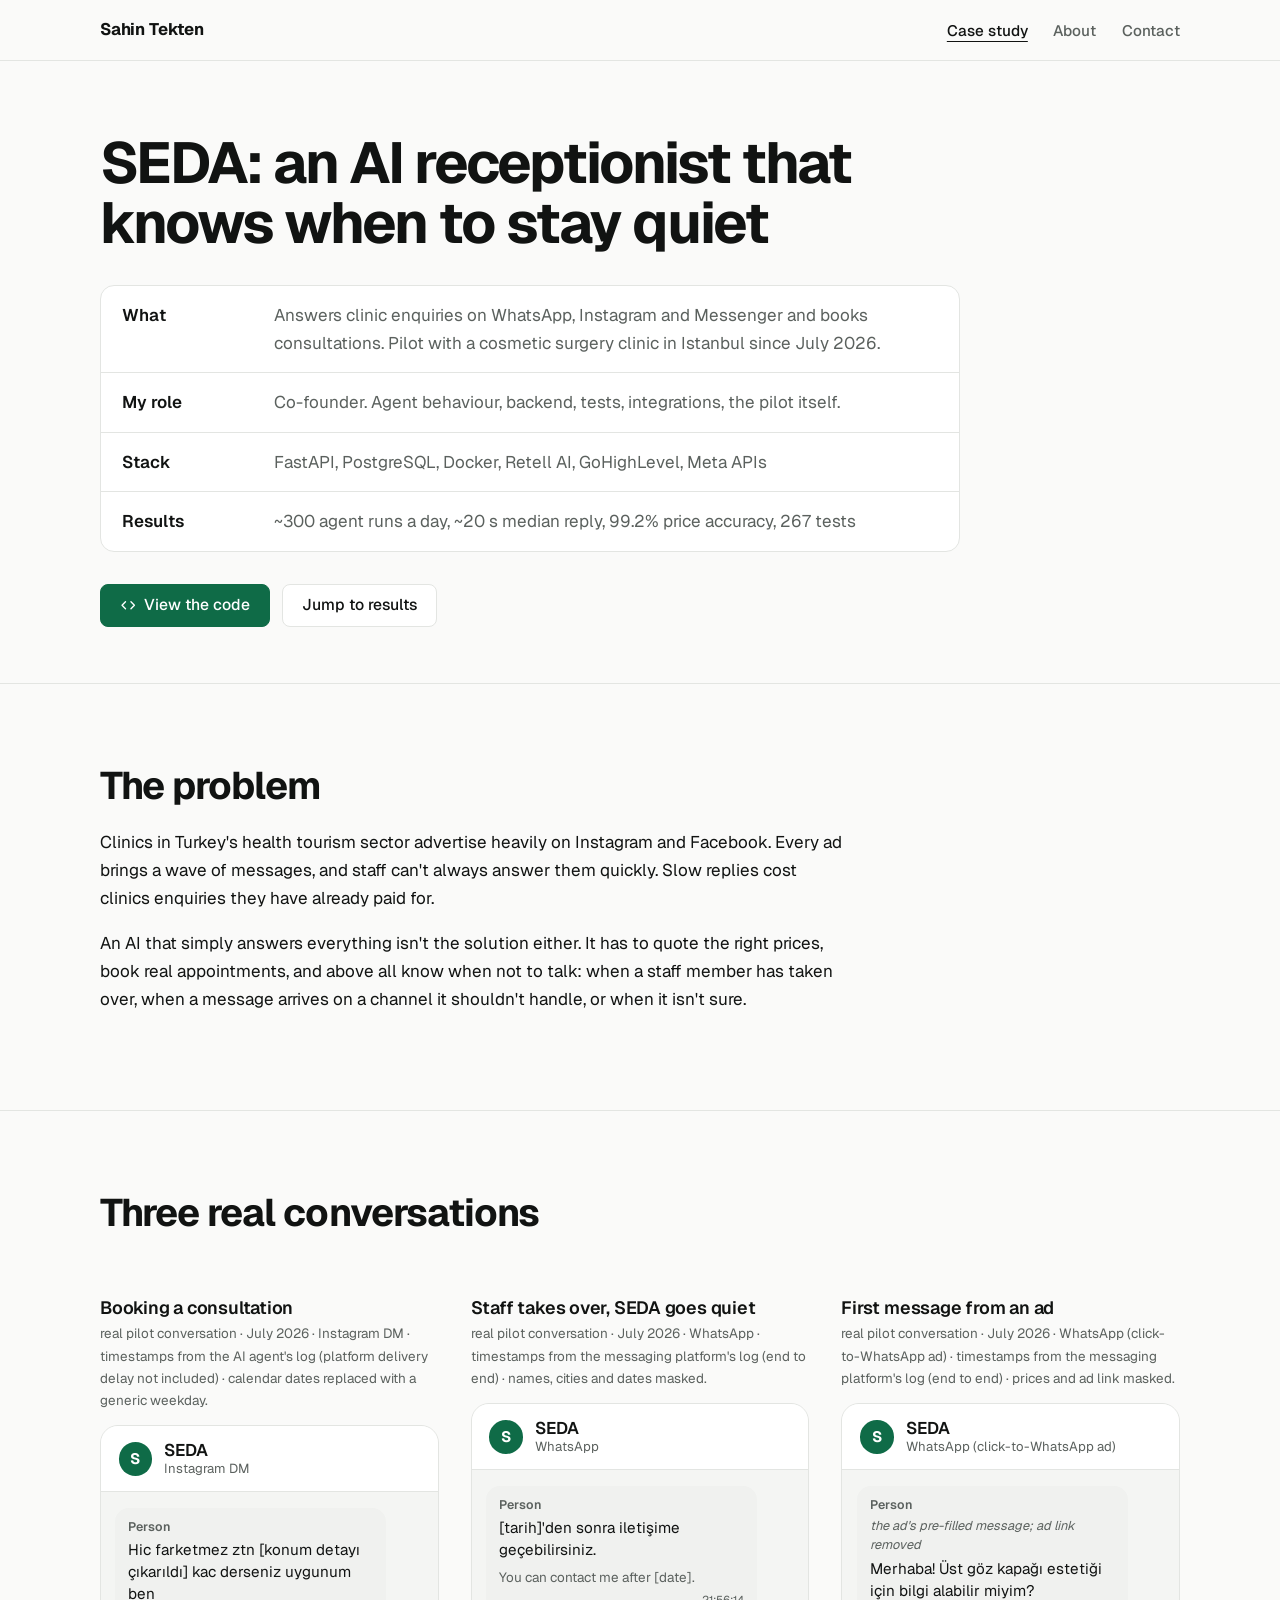
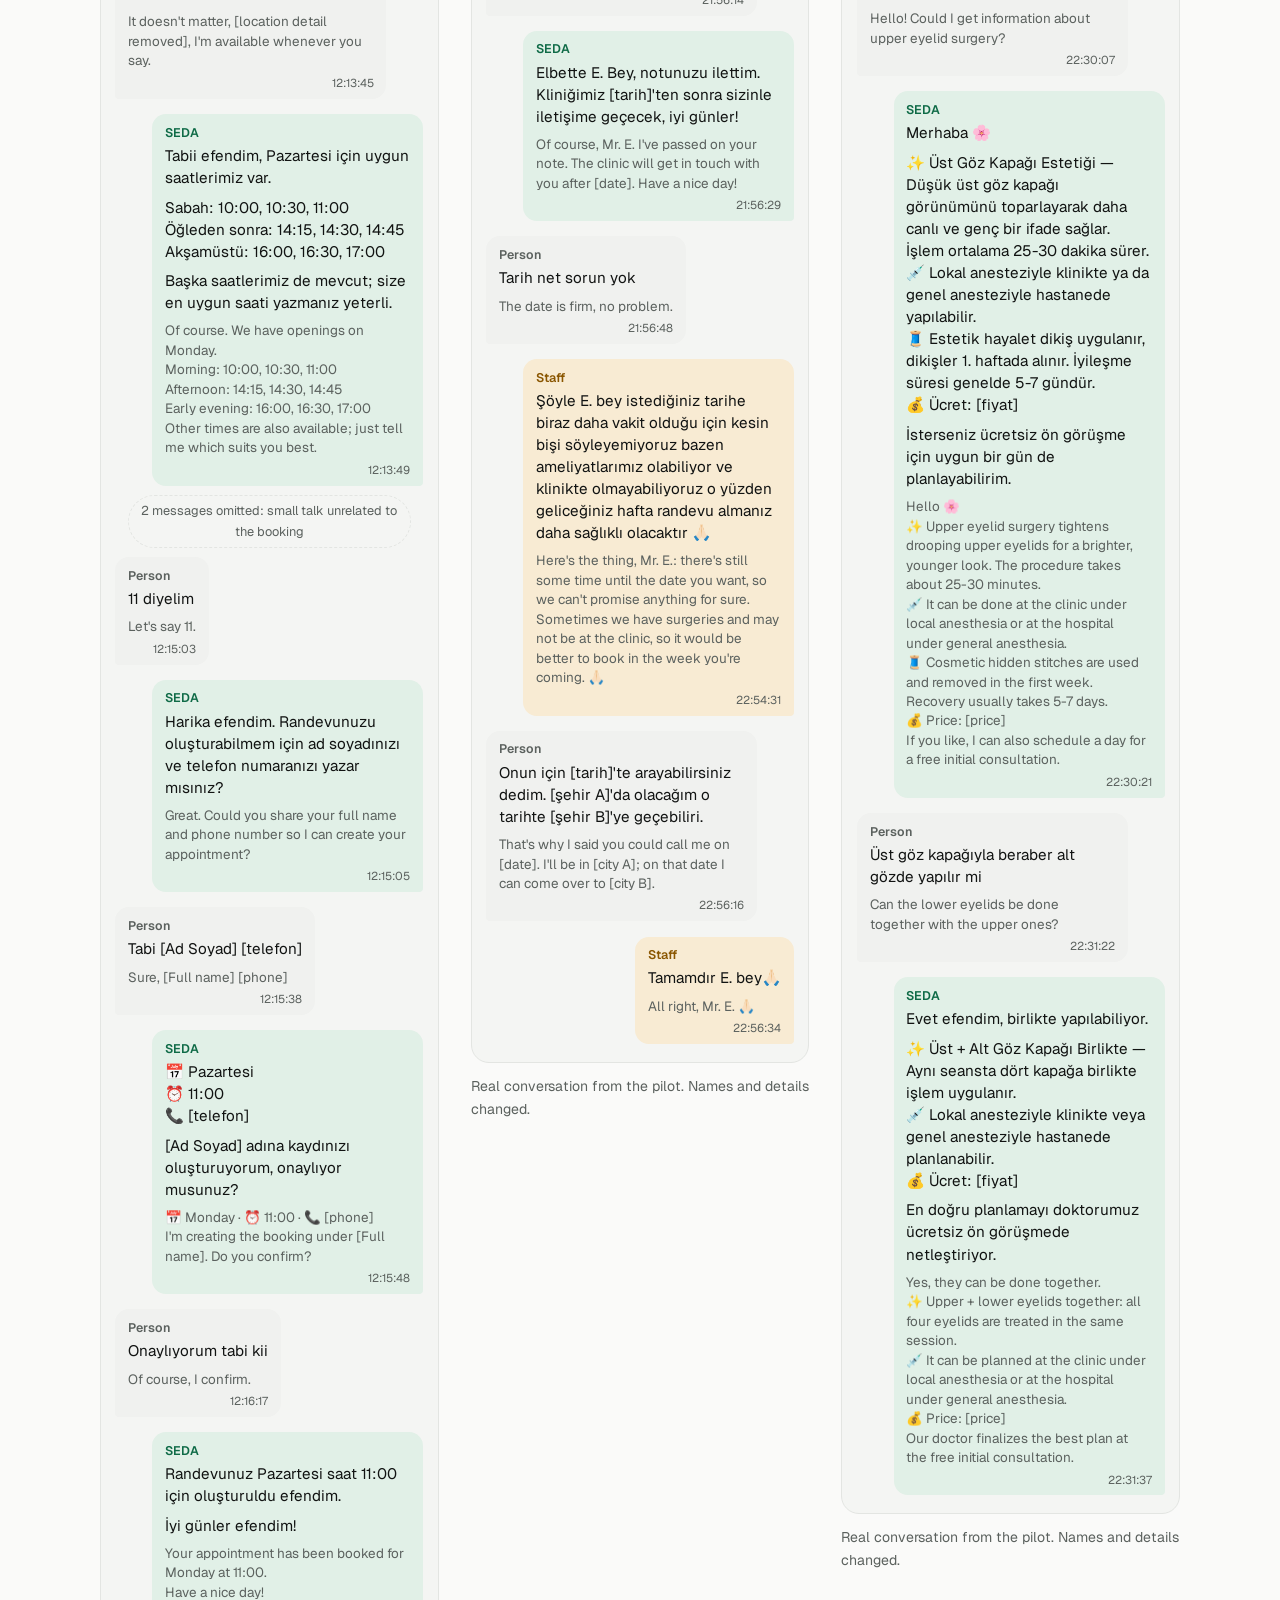
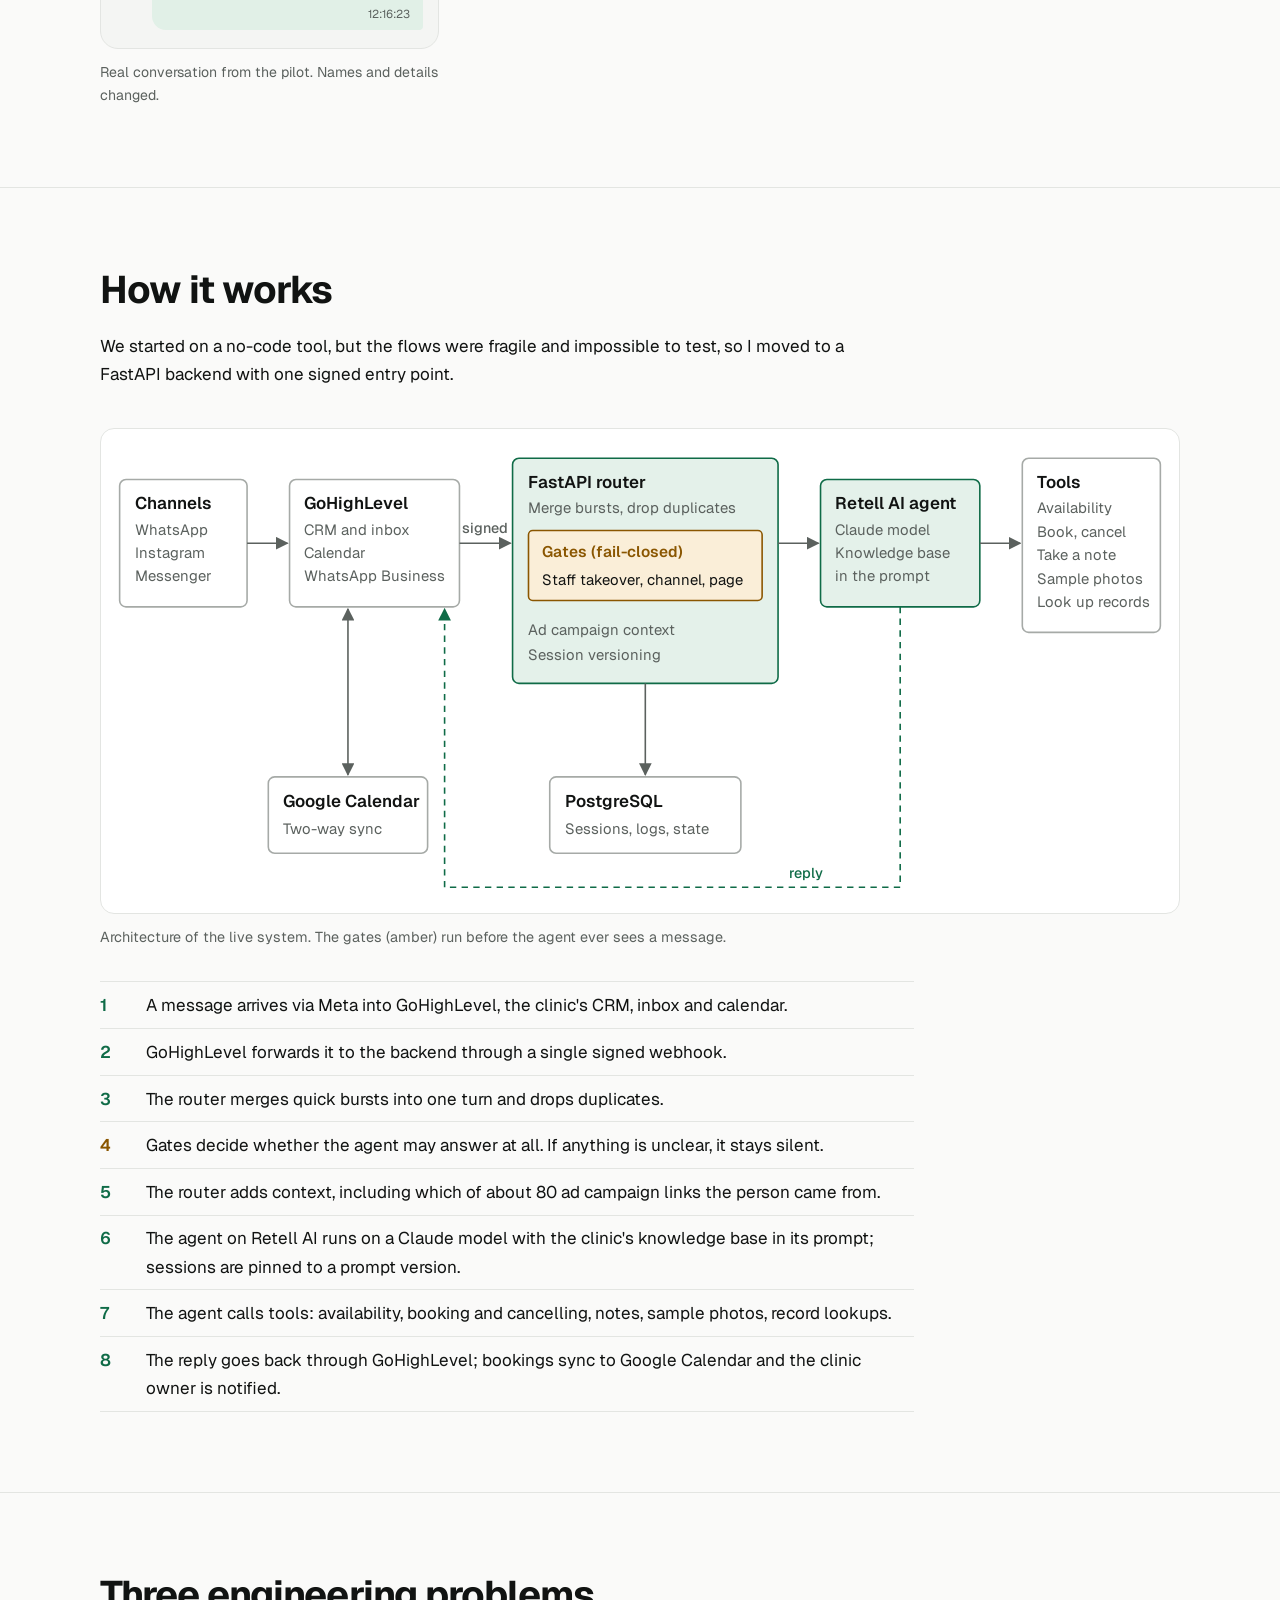
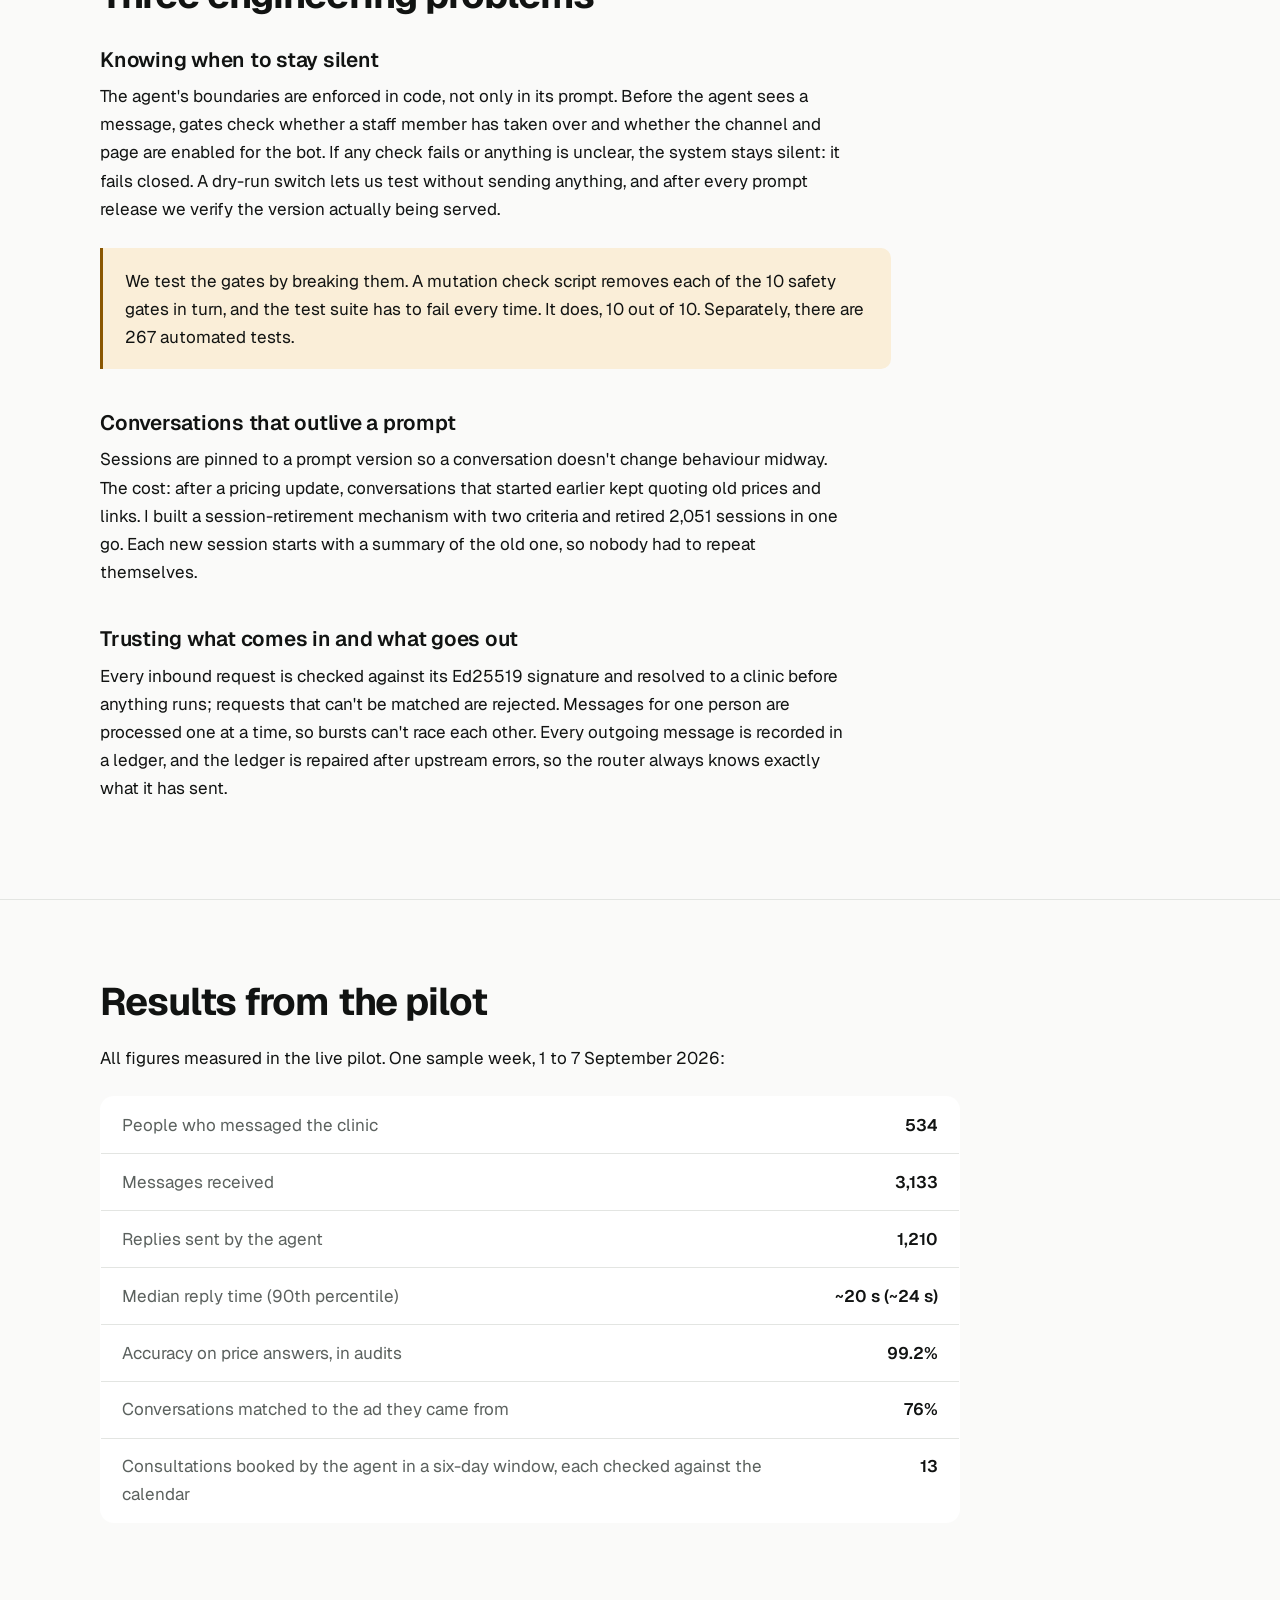
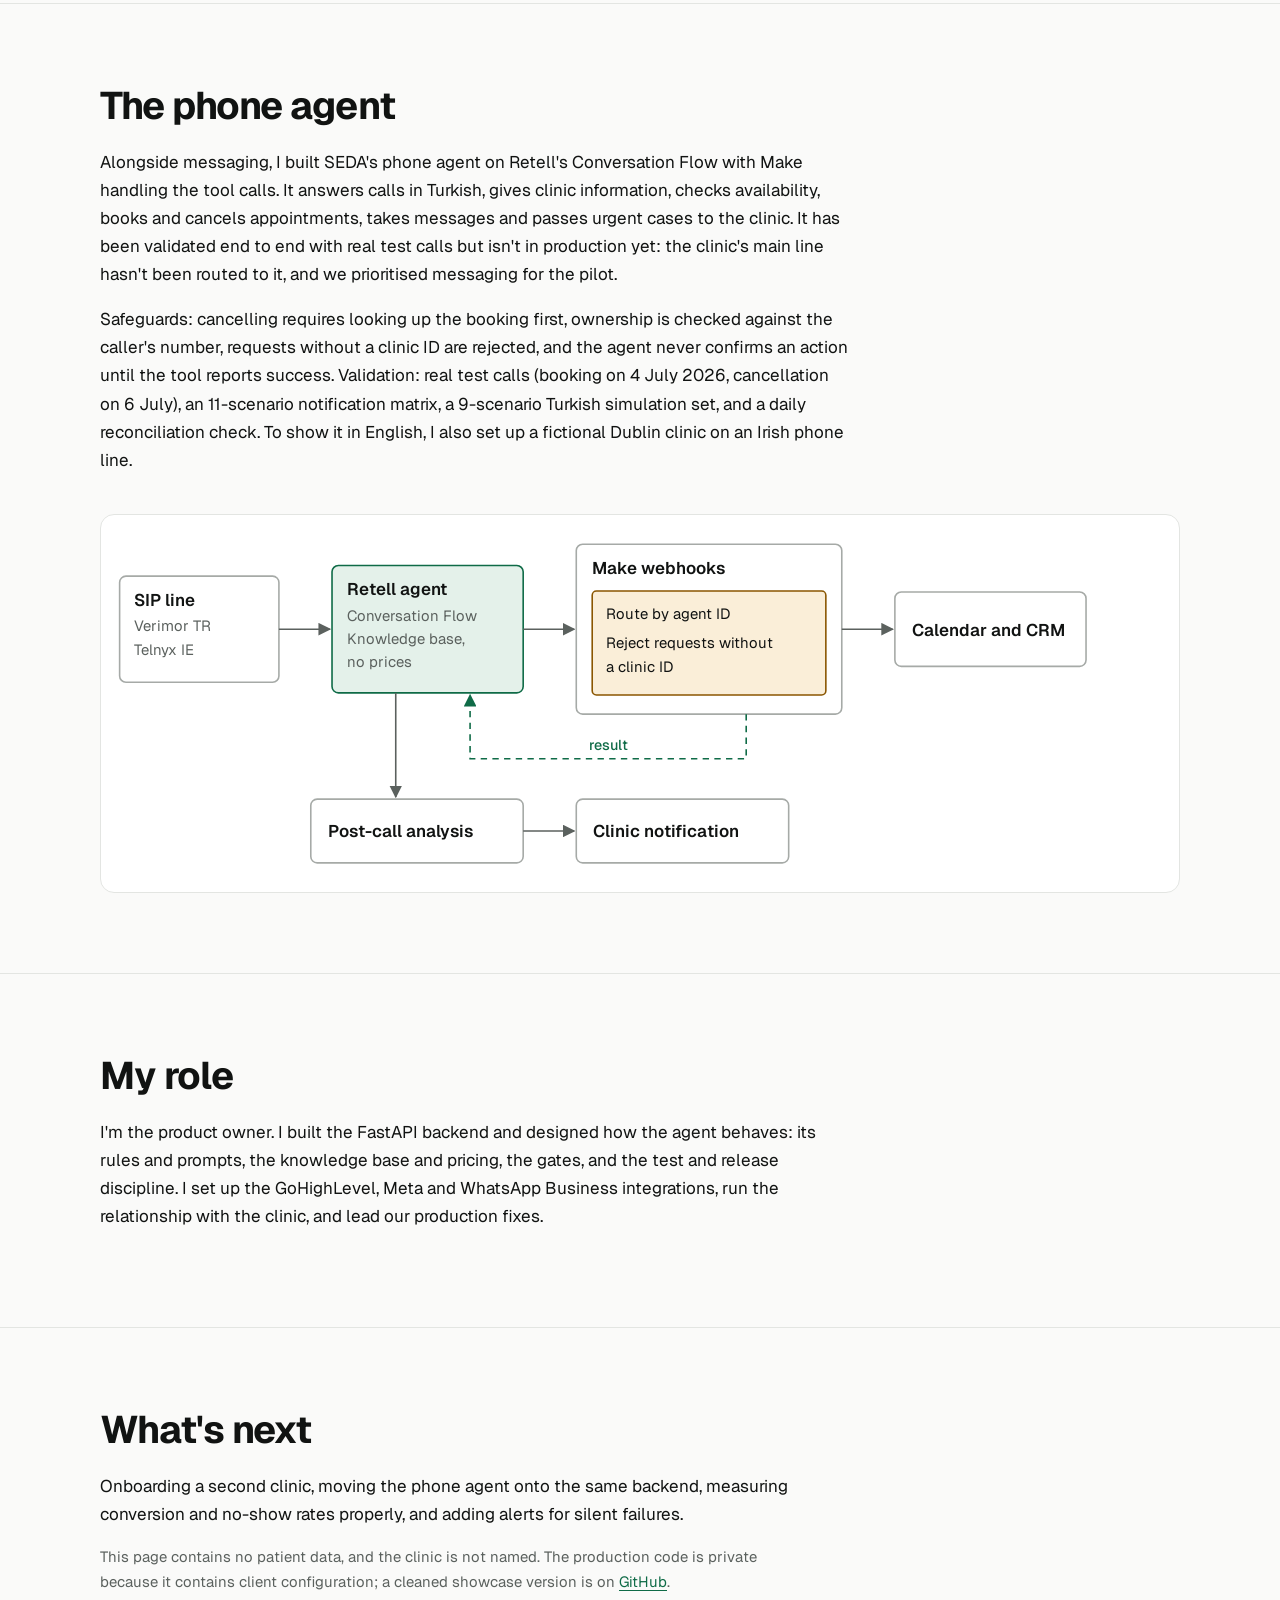
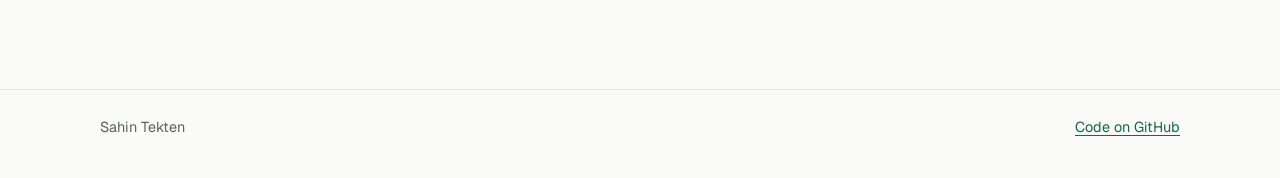
==== commit 847be095: "Rebuild portfolio, product-led" ====
--- a/ai-receptionist.html
+++ b/ai-receptionist.html
@@ -4,13 +4,13 @@
 <meta charset="utf-8">
 <meta name="viewport" content="width=device-width, initial-scale=1">
 <title>SEDA case study: an AI receptionist that knows when to stay quiet | Sahin Tekten</title>
-<meta name="description" content="SEDA answers clinic enquiries on WhatsApp, Instagram and Messenger, qualifies each person and books a free consultation.">
+<meta name="description" content="SEDA answers clinic enquiries on WhatsApp, Instagram and Messenger and books consultations.">
 <meta name="color-scheme" content="light dark">
-<meta name="theme-color" content="#F5F1EA" media="(prefers-color-scheme: light)">
-<meta name="theme-color" content="#161512" media="(prefers-color-scheme: dark)">
+<meta name="theme-color" content="#FAFAF9" media="(prefers-color-scheme: light)">
+<meta name="theme-color" content="#0D0F0E" media="(prefers-color-scheme: dark)">
 <link rel="preconnect" href="https://fonts.googleapis.com">
 <link rel="preconnect" href="https://fonts.gstatic.com" crossorigin>
-<link rel="stylesheet" href="https://fonts.googleapis.com/css2?family=IBM+Plex+Sans:wght@400;500;600&family=Newsreader:opsz,wght@6..72,500&display=swap">
+<link rel="stylesheet" href="https://fonts.googleapis.com/css2?family=Geist:wght@400;500;600;700&display=swap">
 <link rel="stylesheet" href="styles.css">
 </head>
 <body>
@@ -22,8 +22,7 @@
     <nav class="site-nav" aria-label="Main">
       <ul>
         <li><a href="/ai-receptionist.html" aria-current="page">Case study</a></li>
-        <li><a href="/#work">Other work</a></li>
-        <li><a href="/#experience">Experience</a></li>
+        <li><a href="/#about">About</a></li>
         <li><a href="/#contact">Contact</a></li>
       </ul>
     </nav>
@@ -34,435 +33,395 @@
 
   <section class="case-hero" aria-labelledby="case-title">
     <div class="wrap">
-      <a class="back" href="/">Back to home</a>
-      <h1 id="case-title">An AI receptionist that knows when to stay quiet</h1>
-      <p class="lede">SEDA answers clinic enquiries on WhatsApp, Instagram and Messenger, qualifies each person and books a free consultation. It has been piloted with a cosmetic surgery clinic in Istanbul since July 2026. This page explains how it works, the problems we hit in production and what the numbers say. It also includes a phone agent that I built and tested end to end, which isn't in production yet.</p>
+      <h1 id="case-title">SEDA: an AI receptionist that knows when to stay quiet</h1>
+      <dl class="summary">
+        <div><dt>What</dt><dd>Answers clinic enquiries on WhatsApp, Instagram and Messenger and books consultations. Pilot with a cosmetic surgery clinic in Istanbul since July 2026.</dd></div>
+        <div><dt>My role</dt><dd>Co-founder. Agent behaviour, backend, tests, integrations, the pilot itself.</dd></div>
+        <div><dt>Stack</dt><dd>FastAPI, PostgreSQL, Docker, Retell AI, GoHighLevel, Meta APIs</dd></div>
+        <div><dt>Results</dt><dd>~300 agent runs a day, ~20 s median reply, 99.2% price accuracy, 267 tests</dd></div>
+      </dl>
       <div class="actions">
-        <a class="btn btn-primary" href="https://github.com/sahintekten/seda-chat-router">
-          <svg viewBox="0 0 24 24" fill="none" stroke="currentColor" stroke-width="2" stroke-linecap="round" stroke-linejoin="round" aria-hidden="true"><path d="m8 7-5 5 5 5M16 7l5 5-5 5"/></svg>
-          View the code
-        </a>
-        <a class="btn" href="#results">Results from the pilot</a>
+        <a class="btn btn-primary" href="https://github.com/sahintekten/seda-chat-router"><svg viewBox="0 0 24 24" fill="none" stroke="currentColor" stroke-width="2" stroke-linecap="round" stroke-linejoin="round" aria-hidden="true"><path d="m8 7-5 5 5 5M16 7l5 5-5 5"/></svg>View the code</a>
+        <a class="btn" href="#results">Jump to results</a>
       </div>
-      <dl class="summary">
-        <div><dt>My role</dt><dd>Co-founder, product lead</dd></div>
-        <div><dt>Team</dt><dd>Two co-founders</dd></div>
-        <div><dt>Timeline</dt><dd>Jan 2026 to present</dd></div>
-        <div><dt>Live pilot</dt><dd>Since July 2026</dd></div>
-      </dl>
-    </div>
-  </section>
-
-  <div class="wrap case-layout">
-    <nav class="toc" aria-labelledby="toc-title">
-      <h2 id="toc-title">On this page</h2>
-      <ol>
-        <li><a href="#problem">The problem</a></li>
-<li><a href="#flow">How a message is handled</a></li>
-<li><a href="#silence">Deciding when to stay silent</a></li>
-<li><a href="#production">Problems solved in production</a></li>
-<li><a href="#decisions">Decisions that shaped it</a></li>
-<li><a href="#results">Results from the pilot</a></li>
-<li><a href="#phone">The phone agent</a></li>
-<li><a href="#role">My role</a></li>
-<li><a href="#next">What's next</a></li>
+    </div>
+  </section>
+
+  <section class="chapter" id="problem" aria-labelledby="problem-title">
+    <div class="wrap">
+      <h2 id="problem-title">The problem</h2>
+      <p>Clinics in Turkey's health tourism sector advertise heavily on Instagram and Facebook. Every ad brings a wave of messages, and staff can't always answer them quickly. Slow replies cost clinics enquiries they have already paid for.</p>
+      <p>An AI that simply answers everything isn't the solution either. It has to quote the right prices, book real appointments, and above all know when not to talk: when a staff member has taken over, when a message arrives on a channel it shouldn't handle, or when it isn't sure.</p>
+    </div>
+  </section>
+
+  <section class="chapter" id="conversations" aria-labelledby="conversations-title">
+    <div class="wrap">
+      <h2 id="conversations-title">Three real conversations</h2>
+      <div class="convos">
+        <div class="convo">
+          <h3 id="conv-1">Booking a consultation</h3>
+          <p class="source">real pilot conversation · July 2026 · Instagram DM · timestamps from the AI agent&#x27;s log (platform delivery delay not included) · calendar dates replaced with a generic weekday.</p>
+          <figure class="chat" aria-labelledby="conv-1">
+            <div class="chat-window">
+              <div class="chat-head"><span class="chat-avatar" aria-hidden="true">S</span><span class="chat-name">SEDA<span class="chat-channel">Instagram DM</span></span></div>
+              <ol class="chat-log">
+                <li class="msg msg-person"><span class="who">Person</span><div class="tr" lang="tr"><p>Hic farketmez ztn [konum detayı çıkarıldı] kac derseniz uygunum ben</p></div><p class="en">It doesn&#x27;t matter, [location detail removed], I&#x27;m available whenever you say.</p><time datetime="12:13:45">12:13:45</time></li>
+                <li class="msg msg-seda"><span class="who">SEDA</span><div class="tr" lang="tr"><p>Tabii efendim, Pazartesi için uygun saatlerimiz var.</p><p>Sabah: 10:00, 10:30, 11:00<br>Öğleden sonra: 14:15, 14:30, 14:45<br>Akşamüstü: 16:00, 16:30, 17:00</p><p>Başka saatlerimiz de mevcut; size en uygun saati yazmanız yeterli.</p></div><p class="en">Of course. We have openings on Monday.<br>Morning: 10:00, 10:30, 11:00<br>Afternoon: 14:15, 14:30, 14:45<br>Early evening: 16:00, 16:30, 17:00<br>Other times are also available; just tell me which suits you best.</p><time datetime="12:13:49">12:13:49</time></li>
+                <li class="chat-gap">2 messages omitted: small talk unrelated to the booking</li>
+                <li class="msg msg-person"><span class="who">Person</span><div class="tr" lang="tr"><p>11 diyelim</p></div><p class="en">Let&#x27;s say 11.</p><time datetime="12:15:03">12:15:03</time></li>
+                <li class="msg msg-seda"><span class="who">SEDA</span><div class="tr" lang="tr"><p>Harika efendim. Randevunuzu oluşturabilmem için ad soyadınızı ve telefon numaranızı yazar mısınız?</p></div><p class="en">Great. Could you share your full name and phone number so I can create your appointment?</p><time datetime="12:15:05">12:15:05</time></li>
+                <li class="msg msg-person"><span class="who">Person</span><div class="tr" lang="tr"><p>Tabi [Ad Soyad] [telefon]</p></div><p class="en">Sure, [Full name] [phone]</p><time datetime="12:15:38">12:15:38</time></li>
+                <li class="msg msg-seda"><span class="who">SEDA</span><div class="tr" lang="tr"><p>📅 Pazartesi<br>⏰ 11:00<br>📞 [telefon]</p><p>[Ad Soyad] adına kaydınızı oluşturuyorum, onaylıyor musunuz?</p></div><p class="en">📅 Monday · ⏰ 11:00 · 📞 [phone]<br>I&#x27;m creating the booking under [Full name]. Do you confirm?</p><time datetime="12:15:48">12:15:48</time></li>
+                <li class="msg msg-person"><span class="who">Person</span><div class="tr" lang="tr"><p>Onaylıyorum tabi kii</p></div><p class="en">Of course, I confirm.</p><time datetime="12:16:17">12:16:17</time></li>
+                <li class="msg msg-seda"><span class="who">SEDA</span><div class="tr" lang="tr"><p>Randevunuz Pazartesi saat 11:00 için oluşturuldu efendim.</p><p>İyi günler efendim!</p></div><p class="en">Your appointment has been booked for Monday at 11:00.<br>Have a nice day!</p><time datetime="12:16:23">12:16:23</time></li>
+              </ol>
+            </div>
+            <figcaption>Real conversation from the pilot. Names and details changed.</figcaption>
+          </figure>
+        </div>
+        <div class="convo">
+          <h3 id="conv-2">Staff takes over, SEDA goes quiet</h3>
+          <p class="source">real pilot conversation · July 2026 · WhatsApp · timestamps from the messaging platform&#x27;s log (end to end) · names, cities and dates masked.</p>
+          <figure class="chat" aria-labelledby="conv-2">
+            <div class="chat-window">
+              <div class="chat-head"><span class="chat-avatar" aria-hidden="true">S</span><span class="chat-name">SEDA<span class="chat-channel">WhatsApp</span></span></div>
+              <ol class="chat-log">
+                <li class="msg msg-person"><span class="who">Person</span><div class="tr" lang="tr"><p>[tarih]&#x27;den sonra iletişime geçebilirsiniz.</p></div><p class="en">You can contact me after [date].</p><time datetime="21:56:14">21:56:14</time></li>
+                <li class="msg msg-seda"><span class="who">SEDA</span><div class="tr" lang="tr"><p>Elbette E. Bey, notunuzu ilettim. Kliniğimiz [tarih]&#x27;ten sonra sizinle iletişime geçecek, iyi günler!</p></div><p class="en">Of course, Mr. E. I&#x27;ve passed on your note. The clinic will get in touch with you after [date]. Have a nice day!</p><time datetime="21:56:29">21:56:29</time></li>
+                <li class="msg msg-person"><span class="who">Person</span><div class="tr" lang="tr"><p>Tarih net sorun yok</p></div><p class="en">The date is firm, no problem.</p><time datetime="21:56:48">21:56:48</time></li>
+                <li class="msg msg-staff"><span class="who">Staff</span><div class="tr" lang="tr"><p>Şöyle E. bey istediğiniz tarihe biraz daha vakit olduğu için kesin bişi söyleyemiyoruz bazen ameliyatlarımız olabiliyor ve klinikte olmayabiliyoruz o yüzden geliceğiniz hafta randevu almanız daha sağlıklı olacaktır 🙏🏻</p></div><p class="en">Here&#x27;s the thing, Mr. E.: there&#x27;s still some time until the date you want, so we can&#x27;t promise anything for sure. Sometimes we have surgeries and may not be at the clinic, so it would be better to book in the week you&#x27;re coming. 🙏🏻</p><time datetime="22:54:31">22:54:31</time></li>
+                <li class="msg msg-person"><span class="who">Person</span><div class="tr" lang="tr"><p>Onun için [tarih]&#x27;te arayabilirsiniz dedim. [şehir A]&#x27;da olacağım o tarihte [şehir B]&#x27;ye geçebiliri.</p></div><p class="en">That&#x27;s why I said you could call me on [date]. I&#x27;ll be in [city A]; on that date I can come over to [city B].</p><time datetime="22:56:16">22:56:16</time></li>
+                <li class="msg msg-staff"><span class="who">Staff</span><div class="tr" lang="tr"><p>Tamamdır E. bey🙏🏻</p></div><p class="en">All right, Mr. E. 🙏🏻</p><time datetime="22:56:34">22:56:34</time></li>
+              </ol>
+            </div>
+            <figcaption>Real conversation from the pilot. Names and details changed.</figcaption>
+          </figure>
+        </div>
+        <div class="convo">
+          <h3 id="conv-3">First message from an ad</h3>
+          <p class="source">real pilot conversation · July 2026 · WhatsApp (click-to-WhatsApp ad) · timestamps from the messaging platform&#x27;s log (end to end) · prices and ad link masked.</p>
+          <figure class="chat" aria-labelledby="conv-3">
+            <div class="chat-window">
+              <div class="chat-head"><span class="chat-avatar" aria-hidden="true">S</span><span class="chat-name">SEDA<span class="chat-channel">WhatsApp (click-to-WhatsApp ad)</span></span></div>
+              <ol class="chat-log">
+                <li class="msg msg-person"><span class="who">Person</span><span class="bubble-note">the ad&#x27;s pre-filled message; ad link removed</span><div class="tr" lang="tr"><p>Merhaba! Üst göz kapağı estetiği için bilgi alabilir miyim?</p></div><p class="en">Hello! Could I get information about upper eyelid surgery?</p><time datetime="22:30:07">22:30:07</time></li>
+                <li class="msg msg-seda"><span class="who">SEDA</span><div class="tr" lang="tr"><p>Merhaba 🌸</p><p>✨ Üst Göz Kapağı Estetiği — Düşük üst göz kapağı görünümünü toparlayarak daha canlı ve genç bir ifade sağlar. İşlem ortalama 25-30 dakika sürer.<br>💉 Lokal anesteziyle klinikte ya da genel anesteziyle hastanede yapılabilir.<br>🧵 Estetik hayalet dikiş uygulanır, dikişler 1. haftada alınır. İyileşme süresi genelde 5-7 gündür.<br>💰 Ücret: [fiyat]</p><p>İsterseniz ücretsiz ön görüşme için uygun bir gün de planlayabilirim.</p></div><p class="en">Hello 🌸<br>✨ Upper eyelid surgery tightens drooping upper eyelids for a brighter, younger look. The procedure takes about 25-30 minutes.<br>💉 It can be done at the clinic under local anesthesia or at the hospital under general anesthesia.<br>🧵 Cosmetic hidden stitches are used and removed in the first week. Recovery usually takes 5-7 days.<br>💰 Price: [price]<br>If you like, I can also schedule a day for a free initial consultation.</p><time datetime="22:30:21">22:30:21</time></li>
+                <li class="msg msg-person"><span class="who">Person</span><div class="tr" lang="tr"><p>Üst göz kapağıyla beraber alt gözde yapılır mi</p></div><p class="en">Can the lower eyelids be done together with the upper ones?</p><time datetime="22:31:22">22:31:22</time></li>
+                <li class="msg msg-seda"><span class="who">SEDA</span><div class="tr" lang="tr"><p>Evet efendim, birlikte yapılabiliyor.</p><p>✨ Üst + Alt Göz Kapağı Birlikte — Aynı seansta dört kapağa birlikte işlem uygulanır.<br>💉 Lokal anesteziyle klinikte veya genel anesteziyle hastanede planlanabilir.<br>💰 Ücret: [fiyat]</p><p>En doğru planlamayı doktorumuz ücretsiz ön görüşmede netleştiriyor.</p></div><p class="en">Yes, they can be done together.<br>✨ Upper + lower eyelids together: all four eyelids are treated in the same session.<br>💉 It can be planned at the clinic under local anesthesia or at the hospital under general anesthesia.<br>💰 Price: [price]<br>Our doctor finalizes the best plan at the free initial consultation.</p><time datetime="22:31:37">22:31:37</time></li>
+              </ol>
+            </div>
+            <figcaption>Real conversation from the pilot. Names and details changed.</figcaption>
+          </figure>
+        </div>
+      </div>
+    </div>
+  </section>
+
+  <section class="chapter" id="how" aria-labelledby="how-title">
+    <div class="wrap">
+      <h2 id="how-title">How it works</h2>
+      <p>We started on a no-code tool, but the flows were fragile and impossible to test, so I moved to a FastAPI backend with one signed entry point.</p>
+      <figure class="diagram-figure">
+        <div class="diagram">
+          <svg class="diagram-wide" viewBox="0 0 1000 440" role="img" aria-labelledby="arch-title arch-desc">
+                      <title id="arch-title">Architecture of the live system</title>
+                      <desc id="arch-desc">Messages flow from the channels (WhatsApp, Instagram, Messenger) to GoHighLevel, then over a signed webhook to the FastAPI router. The router merges bursts, drops duplicates and runs fail-closed gates for staff takeover, channel and page, then adds ad campaign context and session versioning. It passes the conversation to the Retell AI agent, which uses a Claude model with the knowledge base in the prompt and calls tools for availability, booking and cancelling, notes, sample photos and record lookups. The reply goes back to GoHighLevel. GoHighLevel syncs two ways with Google Calendar, and the router stores sessions, logs and state in PostgreSQL.</desc>
+                      <defs>
+                        <marker id="ah" viewBox="0 0 10 10" refX="9" refY="5" markerWidth="8" markerHeight="8" orient="auto-start-reverse"><path class="svg-head" d="M0,0 L10,5 L0,10 z"/></marker>
+                        <marker id="ah-accent" viewBox="0 0 10 10" refX="9" refY="5" markerWidth="8" markerHeight="8" orient="auto-start-reverse"><path class="svg-head-accent" d="M0,0 L10,5 L0,10 z"/></marker>
+                      </defs>
+
+                      <rect class="svg-box" x="10" y="40" width="120" height="120" rx="6"/>
+                      <text class="svg-title" x="24" y="68">Channels</text>
+                      <text class="svg-text" x="24" y="92">WhatsApp</text>
+                      <text class="svg-text" x="24" y="114">Instagram</text>
+                      <text class="svg-text" x="24" y="136">Messenger</text>
+
+                      <rect class="svg-box" x="170" y="40" width="160" height="120" rx="6"/>
+                      <text class="svg-title" x="184" y="68">GoHighLevel</text>
+                      <text class="svg-text" x="184" y="92">CRM and inbox</text>
+                      <text class="svg-text" x="184" y="114">Calendar</text>
+                      <text class="svg-text" x="184" y="136">WhatsApp Business</text>
+
+                      <rect class="svg-box-accent" x="380" y="20" width="250" height="212" rx="6"/>
+                      <text class="svg-title" x="395" y="48">FastAPI router</text>
+                      <text class="svg-text" x="395" y="72">Merge bursts, drop duplicates</text>
+                      <rect class="svg-box-gate" x="395" y="88" width="220" height="66" rx="4"/>
+                      <text class="svg-gate-title" x="408" y="113">Gates (fail-closed)</text>
+                      <text class="svg-gate-text" x="408" y="139">Staff takeover, channel, page</text>
+                      <text class="svg-text" x="395" y="186">Ad campaign context</text>
+                      <text class="svg-text" x="395" y="210">Session versioning</text>
+
+                      <rect class="svg-box-accent" x="670" y="40" width="150" height="120" rx="6"/>
+                      <text class="svg-title" x="684" y="68">Retell AI agent</text>
+                      <text class="svg-text" x="684" y="92">Claude model</text>
+                      <text class="svg-text" x="684" y="114">Knowledge base</text>
+                      <text class="svg-text" x="684" y="136">in the prompt</text>
+
+                      <rect class="svg-box" x="860" y="20" width="130" height="164" rx="6"/>
+                      <text class="svg-title" x="874" y="48">Tools</text>
+                      <text class="svg-text" x="874" y="72">Availability</text>
+                      <text class="svg-text" x="874" y="94">Book, cancel</text>
+                      <text class="svg-text" x="874" y="116">Take a note</text>
+                      <text class="svg-text" x="874" y="138">Sample photos</text>
+                      <text class="svg-text" x="874" y="160">Look up records</text>
+
+                      <line class="svg-arrow" x1="130" y1="100" x2="168" y2="100" marker-end="url(#ah)"/>
+                      <line class="svg-arrow" x1="330" y1="100" x2="378" y2="100" marker-end="url(#ah)"/>
+                      <text class="svg-label" x="354" y="90" text-anchor="middle">signed</text>
+                      <line class="svg-arrow" x1="630" y1="100" x2="668" y2="100" marker-end="url(#ah)"/>
+                      <line class="svg-arrow" x1="820" y1="100" x2="858" y2="100" marker-end="url(#ah)"/>
+
+                      <rect class="svg-box" x="150" y="320" width="150" height="72" rx="6"/>
+                      <text class="svg-title" x="164" y="348">Google Calendar</text>
+                      <text class="svg-text" x="164" y="374">Two-way sync</text>
+                      <line class="svg-arrow" x1="225" y1="162" x2="225" y2="318" marker-start="url(#ah)" marker-end="url(#ah)"/>
+
+                      <rect class="svg-box" x="415" y="320" width="180" height="72" rx="6"/>
+                      <text class="svg-title" x="429" y="348">PostgreSQL</text>
+                      <text class="svg-text" x="429" y="374">Sessions, logs, state</text>
+                      <line class="svg-arrow" x1="505" y1="232" x2="505" y2="318" marker-end="url(#ah)"/>
+
+                      <path class="svg-reply" d="M745,160 V424 H316 V162" marker-end="url(#ah-accent)"/>
+                      <text class="svg-label-accent" x="640" y="415">reply</text>
+                    </svg>
+          <svg class="diagram-tall" viewBox="0 0 360 730" role="img" aria-labelledby="arch-title-m arch-desc-m">
+                      <title id="arch-title-m">Architecture of the live system</title>
+                      <desc id="arch-desc-m">Messages flow from the channels (WhatsApp, Instagram, Messenger) to GoHighLevel, then over a signed webhook to the FastAPI router. The router merges bursts, drops duplicates and runs fail-closed gates for staff takeover, channel and page, then adds ad campaign context and session versioning. It passes the conversation to the Retell AI agent, which uses a Claude model with the knowledge base in the prompt and calls tools for availability, booking and cancelling, notes, sample photos and record lookups. The reply goes back to GoHighLevel. GoHighLevel syncs two ways with Google Calendar, and the router stores sessions, logs and state in PostgreSQL.</desc>
+                      <defs>
+                        <marker id="ahm" viewBox="0 0 10 10" refX="9" refY="5" markerWidth="8" markerHeight="8" orient="auto-start-reverse"><path class="svg-head" d="M0,0 L10,5 L0,10 z"/></marker>
+                        <marker id="ahm-accent" viewBox="0 0 10 10" refX="9" refY="5" markerWidth="8" markerHeight="8" orient="auto-start-reverse"><path class="svg-head-accent" d="M0,0 L10,5 L0,10 z"/></marker>
+                      </defs>
+
+                      <rect class="svg-box" x="36" y="10" width="190" height="90" rx="6"/>
+                      <text class="svg-title" x="50" y="34">Channels</text>
+                      <text class="svg-text" x="50" y="54">WhatsApp</text>
+                      <text class="svg-text" x="50" y="71">Instagram</text>
+                      <text class="svg-text" x="50" y="88">Messenger</text>
+                      <line class="svg-arrow" x1="131" y1="100" x2="131" y2="128" marker-end="url(#ahm)"/>
+
+                      <rect class="svg-box" x="36" y="130" width="190" height="90" rx="6"/>
+                      <text class="svg-title" x="50" y="154">GoHighLevel</text>
+                      <text class="svg-text" x="50" y="174">CRM and inbox</text>
+                      <text class="svg-text" x="50" y="191">Calendar</text>
+                      <text class="svg-text" x="50" y="208">WhatsApp Business</text>
+
+                      <rect class="svg-box" x="260" y="140" width="95" height="70" rx="6"/>
+                      <text class="svg-title" x="268" y="160">Google</text>
+                      <text class="svg-title" x="268" y="177">Calendar</text>
+                      <text class="svg-text" x="268" y="198">Two-way sync</text>
+                      <line class="svg-arrow" x1="228" y1="175" x2="258" y2="175" marker-start="url(#ahm)" marker-end="url(#ahm)"/>
+
+                      <line class="svg-arrow" x1="131" y1="220" x2="131" y2="258" marker-end="url(#ahm)"/>
+                      <text class="svg-label" x="141" y="244">signed</text>
+
+                      <rect class="svg-box-accent" x="36" y="260" width="190" height="200" rx="6"/>
+                      <text class="svg-title" x="50" y="284">FastAPI router</text>
+                      <text class="svg-text" x="50" y="304">Merge bursts,</text>
+                      <text class="svg-text" x="50" y="320">drop duplicates</text>
+                      <rect class="svg-box-gate" x="50" y="334" width="162" height="66" rx="4"/>
+                      <text class="svg-gate-title" x="60" y="354">Gates (fail-closed)</text>
+                      <text class="svg-gate-text" x="60" y="373">Staff takeover,</text>
+                      <text class="svg-gate-text" x="60" y="389">channel, page</text>
+                      <text class="svg-text" x="50" y="424">Ad campaign context</text>
+                      <text class="svg-text" x="50" y="442">Session versioning</text>
+
+                      <rect class="svg-box" x="260" y="300" width="95" height="76" rx="6"/>
+                      <text class="svg-title" x="268" y="320">PostgreSQL</text>
+                      <text class="svg-text" x="268" y="342">Sessions, logs,</text>
+                      <text class="svg-text" x="268" y="358">state</text>
+                      <line class="svg-arrow" x1="228" y1="338" x2="258" y2="338" marker-end="url(#ahm)"/>
+
+                      <line class="svg-arrow" x1="131" y1="460" x2="131" y2="488" marker-end="url(#ahm)"/>
+
+                      <rect class="svg-box-accent" x="36" y="490" width="190" height="72" rx="6"/>
+                      <text class="svg-title" x="50" y="514">Retell AI agent</text>
+                      <text class="svg-text" x="50" y="534">Claude model</text>
+                      <text class="svg-text" x="50" y="551">Knowledge base in the prompt</text>
+
+                      <line class="svg-arrow" x1="131" y1="562" x2="131" y2="590" marker-end="url(#ahm)"/>
+
+                      <rect class="svg-box" x="36" y="592" width="190" height="128" rx="6"/>
+                      <text class="svg-title" x="50" y="616">Tools</text>
+                      <text class="svg-text" x="50" y="636">Availability</text>
+                      <text class="svg-text" x="50" y="653">Book, cancel</text>
+                      <text class="svg-text" x="50" y="670">Take a note</text>
+                      <text class="svg-text" x="50" y="687">Sample photos</text>
+                      <text class="svg-text" x="50" y="704">Look up records</text>
+
+                      <path class="svg-reply" d="M36,526 H18 V175 H34" marker-end="url(#ahm-accent)"/>
+                      <text class="svg-label-accent" transform="translate(12 350) rotate(-90)" text-anchor="middle">reply</text>
+                    </svg>
+        </div>
+        <figcaption>Architecture of the live system. The gates (amber) run before the agent ever sees a message.</figcaption>
+      </figure>
+      <ol class="steps">
+        <li><span class="num" aria-hidden="true">1</span><p>A message arrives via Meta into GoHighLevel, the clinic's CRM, inbox and calendar.</p></li>
+        <li><span class="num" aria-hidden="true">2</span><p>GoHighLevel forwards it to the backend through a single signed webhook.</p></li>
+        <li><span class="num" aria-hidden="true">3</span><p>The router merges quick bursts into one turn and drops duplicates.</p></li>
+        <li class="gate-step"><span class="num" aria-hidden="true">4</span><p>Gates decide whether the agent may answer at all. If anything is unclear, it stays silent.</p></li>
+        <li><span class="num" aria-hidden="true">5</span><p>The router adds context, including which of about 80 ad campaign links the person came from.</p></li>
+        <li><span class="num" aria-hidden="true">6</span><p>The agent on Retell AI runs on a Claude model with the clinic's knowledge base in its prompt; sessions are pinned to a prompt version.</p></li>
+        <li><span class="num" aria-hidden="true">7</span><p>The agent calls tools: availability, booking and cancelling, notes, sample photos, record lookups.</p></li>
+        <li><span class="num" aria-hidden="true">8</span><p>The reply goes back through GoHighLevel; bookings sync to Google Calendar and the clinic owner is notified.</p></li>
       </ol>
-    </nav>
-
-    <div class="case-content">
-      <details class="toc-mobile">
-        <summary>On this page</summary>
-        <ol>
-          <li><a href="#problem">The problem</a></li>
-<li><a href="#flow">How a message is handled</a></li>
-<li><a href="#silence">Deciding when to stay silent</a></li>
-<li><a href="#production">Problems solved in production</a></li>
-<li><a href="#decisions">Decisions that shaped it</a></li>
-<li><a href="#results">Results from the pilot</a></li>
-<li><a href="#phone">The phone agent</a></li>
-<li><a href="#role">My role</a></li>
-<li><a href="#next">What's next</a></li>
-        </ol>
-      </details>
-
-      <section class="chapter" id="problem" aria-labelledby="problem-title">
-        <h2 id="problem-title">The problem</h2>
-        <p>Clinics in Turkey's health tourism sector advertise heavily on Instagram and Facebook. Every ad brings a wave of messages, and staff can't always answer them quickly. Slow replies cost clinics enquiries they have already paid for.</p>
-        <p>An AI that simply answers everything isn't the solution either. It has to quote the right prices, book real appointments, and above all know when not to talk: when a staff member has taken over, when a message arrives on a channel it shouldn't handle, or when it isn't sure.</p>
-      </section>
-
-      <section class="chapter" id="flow" aria-labelledby="flow-title">
-        <h2 id="flow-title">How a message is handled</h2>
-        <ol class="steps">
-          <li><span class="num" aria-hidden="true">1</span><p>A person messages the clinic on WhatsApp, Instagram or Messenger. Meta delivers it to GoHighLevel, which the clinic uses as its CRM, inbox and calendar.</p></li>
-          <li><span class="num" aria-hidden="true">2</span><p>GoHighLevel forwards it to our FastAPI backend through a single signed webhook, so every message enters the system the same way.</p></li>
-          <li><span class="num" aria-hidden="true">3</span><p>The router merges quick bursts of messages into one turn and drops duplicates.</p></li>
-          <li class="gate-step"><span class="num" aria-hidden="true">4</span><p>Gates decide whether the agent may answer at all: has a staff member taken over, is this channel and page enabled for the bot? If anything is unclear, it stays silent.</p></li>
-          <li><span class="num" aria-hidden="true">5</span><p>The router adds context, including which ad the person came from, using a map of about 80 campaign links.</p></li>
-          <li><span class="num" aria-hidden="true">6</span><p>The conversation goes to the agent on Retell AI, which runs on a Claude model with the clinic's knowledge base in its prompt. Sessions are pinned to a prompt version so a conversation doesn't change behaviour midway.</p></li>
-          <li><span class="num" aria-hidden="true">7</span><p>The agent calls tools: check availability, book or cancel an appointment, take a note, send sample photos, look up earlier records.</p></li>
-          <li><span class="num" aria-hidden="true">8</span><p>The reply goes back through GoHighLevel. Bookings land in the clinic's calendar and sync to Google Calendar, and the clinic owner gets a notification for each type of event.</p></li>
-        </ol>
-        <figure>
-          <div class="diagram">
-            <svg class="diagram-wide" viewBox="0 0 1000 440" role="img" aria-labelledby="arch-title arch-desc">
-            <title id="arch-title">Architecture of the live system</title>
-            <desc id="arch-desc">Messages flow from the channels (WhatsApp, Instagram, Messenger) to GoHighLevel, then over a signed webhook to the FastAPI router. The router merges bursts, drops duplicates and runs fail-closed gates for staff takeover, channel and page, then adds ad campaign context and session versioning. It passes the conversation to the Retell AI agent, which uses a Claude model with the knowledge base in the prompt and calls tools for availability, booking and cancelling, notes, sample photos and record lookups. The reply goes back to GoHighLevel. GoHighLevel syncs two ways with Google Calendar, and the router stores sessions, logs and state in PostgreSQL.</desc>
-            <defs>
-              <marker id="ah" viewBox="0 0 10 10" refX="9" refY="5" markerWidth="8" markerHeight="8" orient="auto-start-reverse"><path class="svg-head" d="M0,0 L10,5 L0,10 z"/></marker>
-              <marker id="ah-accent" viewBox="0 0 10 10" refX="9" refY="5" markerWidth="8" markerHeight="8" orient="auto-start-reverse"><path class="svg-head-accent" d="M0,0 L10,5 L0,10 z"/></marker>
-            </defs>
-
-            <rect class="svg-box" x="10" y="40" width="120" height="120" rx="6"/>
-            <text class="svg-title" x="24" y="68">Channels</text>
-            <text class="svg-text" x="24" y="92">WhatsApp</text>
-            <text class="svg-text" x="24" y="114">Instagram</text>
-            <text class="svg-text" x="24" y="136">Messenger</text>
-
-            <rect class="svg-box" x="170" y="40" width="160" height="120" rx="6"/>
-            <text class="svg-title" x="184" y="68">GoHighLevel</text>
-            <text class="svg-text" x="184" y="92">CRM and inbox</text>
-            <text class="svg-text" x="184" y="114">Calendar</text>
-            <text class="svg-text" x="184" y="136">WhatsApp Business</text>
-
-            <rect class="svg-box-accent" x="380" y="20" width="250" height="212" rx="6"/>
-            <text class="svg-title" x="395" y="48">FastAPI router</text>
-            <text class="svg-text" x="395" y="72">Merge bursts, drop duplicates</text>
-            <rect class="svg-box-gate" x="395" y="88" width="220" height="66" rx="4"/>
-            <text class="svg-gate-title" x="408" y="113">Gates (fail-closed)</text>
-            <text class="svg-gate-text" x="408" y="139">Staff takeover, channel, page</text>
-            <text class="svg-text" x="395" y="186">Ad campaign context</text>
-            <text class="svg-text" x="395" y="210">Session versioning</text>
-
-            <rect class="svg-box-accent" x="670" y="40" width="150" height="120" rx="6"/>
-            <text class="svg-title" x="684" y="68">Retell AI agent</text>
-            <text class="svg-text" x="684" y="92">Claude model</text>
-            <text class="svg-text" x="684" y="114">Knowledge base</text>
-            <text class="svg-text" x="684" y="136">in the prompt</text>
-
-            <rect class="svg-box" x="860" y="20" width="130" height="164" rx="6"/>
-            <text class="svg-title" x="874" y="48">Tools</text>
-            <text class="svg-text" x="874" y="72">Availability</text>
-            <text class="svg-text" x="874" y="94">Book, cancel</text>
-            <text class="svg-text" x="874" y="116">Take a note</text>
-            <text class="svg-text" x="874" y="138">Sample photos</text>
-            <text class="svg-text" x="874" y="160">Look up records</text>
-
-            <line class="svg-arrow" x1="130" y1="100" x2="168" y2="100" marker-end="url(#ah)"/>
-            <line class="svg-arrow" x1="330" y1="100" x2="378" y2="100" marker-end="url(#ah)"/>
-            <text class="svg-label" x="354" y="90" text-anchor="middle">signed</text>
-            <line class="svg-arrow" x1="630" y1="100" x2="668" y2="100" marker-end="url(#ah)"/>
-            <line class="svg-arrow" x1="820" y1="100" x2="858" y2="100" marker-end="url(#ah)"/>
-
-            <rect class="svg-box" x="150" y="320" width="150" height="72" rx="6"/>
-            <text class="svg-title" x="164" y="348">Google Calendar</text>
-            <text class="svg-text" x="164" y="374">Two-way sync</text>
-            <line class="svg-arrow" x1="225" y1="162" x2="225" y2="318" marker-start="url(#ah)" marker-end="url(#ah)"/>
-
-            <rect class="svg-box" x="415" y="320" width="180" height="72" rx="6"/>
-            <text class="svg-title" x="429" y="348">PostgreSQL</text>
-            <text class="svg-text" x="429" y="374">Sessions, logs, state</text>
-            <line class="svg-arrow" x1="505" y1="232" x2="505" y2="318" marker-end="url(#ah)"/>
-
-            <path class="svg-reply" d="M745,160 V424 H316 V162" marker-end="url(#ah-accent)"/>
-            <text class="svg-label-accent" x="640" y="415">reply</text>
-          </svg>
-            <svg class="diagram-tall" viewBox="0 0 360 730" role="img" aria-labelledby="arch-title-m arch-desc-m">
-            <title id="arch-title-m">Architecture of the live system</title>
-            <desc id="arch-desc-m">Messages flow from the channels (WhatsApp, Instagram, Messenger) to GoHighLevel, then over a signed webhook to the FastAPI router. The router merges bursts, drops duplicates and runs fail-closed gates for staff takeover, channel and page, then adds ad campaign context and session versioning. It passes the conversation to the Retell AI agent, which uses a Claude model with the knowledge base in the prompt and calls tools for availability, booking and cancelling, notes, sample photos and record lookups. The reply goes back to GoHighLevel. GoHighLevel syncs two ways with Google Calendar, and the router stores sessions, logs and state in PostgreSQL.</desc>
-            <defs>
-              <marker id="ahm" viewBox="0 0 10 10" refX="9" refY="5" markerWidth="8" markerHeight="8" orient="auto-start-reverse"><path class="svg-head" d="M0,0 L10,5 L0,10 z"/></marker>
-              <marker id="ahm-accent" viewBox="0 0 10 10" refX="9" refY="5" markerWidth="8" markerHeight="8" orient="auto-start-reverse"><path class="svg-head-accent" d="M0,0 L10,5 L0,10 z"/></marker>
-            </defs>
-
-            <rect class="svg-box" x="36" y="10" width="190" height="90" rx="6"/>
-            <text class="svg-title" x="50" y="34">Channels</text>
-            <text class="svg-text" x="50" y="54">WhatsApp</text>
-            <text class="svg-text" x="50" y="71">Instagram</text>
-            <text class="svg-text" x="50" y="88">Messenger</text>
-            <line class="svg-arrow" x1="131" y1="100" x2="131" y2="128" marker-end="url(#ahm)"/>
-
-            <rect class="svg-box" x="36" y="130" width="190" height="90" rx="6"/>
-            <text class="svg-title" x="50" y="154">GoHighLevel</text>
-            <text class="svg-text" x="50" y="174">CRM and inbox</text>
-            <text class="svg-text" x="50" y="191">Calendar</text>
-            <text class="svg-text" x="50" y="208">WhatsApp Business</text>
-
-            <rect class="svg-box" x="260" y="140" width="95" height="70" rx="6"/>
-            <text class="svg-title" x="268" y="160">Google</text>
-            <text class="svg-title" x="268" y="177">Calendar</text>
-            <text class="svg-text" x="268" y="198">Two-way sync</text>
-            <line class="svg-arrow" x1="228" y1="175" x2="258" y2="175" marker-start="url(#ahm)" marker-end="url(#ahm)"/>
-
-            <line class="svg-arrow" x1="131" y1="220" x2="131" y2="258" marker-end="url(#ahm)"/>
-            <text class="svg-label" x="141" y="244">signed</text>
-
-            <rect class="svg-box-accent" x="36" y="260" width="190" height="200" rx="6"/>
-            <text class="svg-title" x="50" y="284">FastAPI router</text>
-            <text class="svg-text" x="50" y="304">Merge bursts,</text>
-            <text class="svg-text" x="50" y="320">drop duplicates</text>
-            <rect class="svg-box-gate" x="50" y="334" width="162" height="66" rx="4"/>
-            <text class="svg-gate-title" x="60" y="354">Gates (fail-closed)</text>
-            <text class="svg-gate-text" x="60" y="373">Staff takeover,</text>
-            <text class="svg-gate-text" x="60" y="389">channel, page</text>
-            <text class="svg-text" x="50" y="424">Ad campaign context</text>
-            <text class="svg-text" x="50" y="442">Session versioning</text>
-
-            <rect class="svg-box" x="260" y="300" width="95" height="76" rx="6"/>
-            <text class="svg-title" x="268" y="320">PostgreSQL</text>
-            <text class="svg-text" x="268" y="342">Sessions, logs,</text>
-            <text class="svg-text" x="268" y="358">state</text>
-            <line class="svg-arrow" x1="228" y1="338" x2="258" y2="338" marker-end="url(#ahm)"/>
-
-            <line class="svg-arrow" x1="131" y1="460" x2="131" y2="488" marker-end="url(#ahm)"/>
-
-            <rect class="svg-box-accent" x="36" y="490" width="190" height="72" rx="6"/>
-            <text class="svg-title" x="50" y="514">Retell AI agent</text>
-            <text class="svg-text" x="50" y="534">Claude model</text>
-            <text class="svg-text" x="50" y="551">Knowledge base in the prompt</text>
-
-            <line class="svg-arrow" x1="131" y1="562" x2="131" y2="590" marker-end="url(#ahm)"/>
-
-            <rect class="svg-box" x="36" y="592" width="190" height="128" rx="6"/>
-            <text class="svg-title" x="50" y="616">Tools</text>
-            <text class="svg-text" x="50" y="636">Availability</text>
-            <text class="svg-text" x="50" y="653">Book, cancel</text>
-            <text class="svg-text" x="50" y="670">Take a note</text>
-            <text class="svg-text" x="50" y="687">Sample photos</text>
-            <text class="svg-text" x="50" y="704">Look up records</text>
-
-            <path class="svg-reply" d="M36,526 H18 V175 H34" marker-end="url(#ahm-accent)"/>
-            <text class="svg-label-accent" transform="translate(12 350) rotate(-90)" text-anchor="middle">reply</text>
-          </svg>
-          </div>
-          <figcaption>Architecture of the live system. The gates (amber) run before the agent ever sees a message.</figcaption>
-        </figure>
-      </section>
-
-      <section class="chapter" id="silence" aria-labelledby="silence-title">
-        <h2 id="silence-title">Deciding when to stay silent</h2>
-        <p>The most important design decision was to enforce the agent's boundaries in code, not only in its prompt. A prompt can be misread; a gate can't. Before the agent sees a message, the router checks whether a staff member has taken over the conversation, and whether this channel and page are enabled for the bot. If any check fails or anything is unclear, the system stays silent. We call this failing closed.</p>
-        <p>A few operating rules back this up. A dry-run switch lets us test changes without sending anything. We never simulate conversations against the live clinic. And we treat "published" and "live" as different things: after every prompt release we check the version that is actually being served.</p>
-        <div class="callout">
-          <p><span class="big">10 out of 10</span>We test the gates by breaking them. A mutation check script removes each of the 10 safety gates in turn, and the test suite has to fail every time; it does, 10 out of 10. If the tests still pass without a gate, the tests aren't good enough. Separately, there are 267 automated tests.</p>
+    </div>
+  </section>
+
+  <section class="chapter" id="engineering" aria-labelledby="engineering-title">
+    <div class="wrap">
+      <h2 id="engineering-title">Three engineering problems</h2>
+      <h3>Knowing when to stay silent</h3>
+      <p>The agent's boundaries are enforced in code, not only in its prompt. Before the agent sees a message, gates check whether a staff member has taken over and whether the channel and page are enabled for the bot. If any check fails or anything is unclear, the system stays silent: it fails closed. A dry-run switch lets us test without sending anything, and after every prompt release we verify the version actually being served.</p>
+      <div class="callout"><p>We test the gates by breaking them. A mutation check script removes each of the 10 safety gates in turn, and the test suite has to fail every time. It does, 10 out of 10. Separately, there are 267 automated tests.</p></div>
+      <h3>Conversations that outlive a prompt</h3>
+      <p>Sessions are pinned to a prompt version so a conversation doesn't change behaviour midway. The cost: after a pricing update, conversations that started earlier kept quoting old prices and links. I built a session-retirement mechanism with two criteria and retired 2,051 sessions in one go. Each new session starts with a summary of the old one, so nobody had to repeat themselves.</p>
+      <h3>Trusting what comes in and what goes out</h3>
+      <p>Every inbound request is checked against its Ed25519 signature and resolved to a clinic before anything runs; requests that can't be matched are rejected. Messages for one person are processed one at a time, so bursts can't race each other. Every outgoing message is recorded in a ledger, and the ledger is repaired after upstream errors, so the router always knows exactly what it has sent.</p>
+    </div>
+  </section>
+
+  <section class="chapter" id="results" aria-labelledby="results-title">
+    <div class="wrap">
+      <h2 id="results-title">Results from the pilot</h2>
+      <p>All figures measured in the live pilot. One sample week, 1 to 7 September 2026:</p>
+      <table class="results">
+        <caption class="visually-hidden">Sample week, 1 to 7 September 2026</caption>
+        <tbody>
+          <tr><th scope="row">People who messaged the clinic</th><td>534</td></tr>
+          <tr><th scope="row">Messages received</th><td>3,133</td></tr>
+          <tr><th scope="row">Replies sent by the agent</th><td>1,210</td></tr>
+          <tr><th scope="row">Median reply time (90th percentile)</th><td>~20 s (~24 s)</td></tr>
+          <tr><th scope="row">Accuracy on price answers, in audits</th><td>99.2%</td></tr>
+          <tr><th scope="row">Conversations matched to the ad they came from</th><td>76%</td></tr>
+          <tr><th scope="row">Consultations booked by the agent in a six-day window, each checked against the calendar</th><td>13</td></tr>
+        </tbody>
+      </table>
+    </div>
+  </section>
+
+  <section class="chapter" id="phone" aria-labelledby="phone-title">
+    <div class="wrap">
+      <h2 id="phone-title">The phone agent</h2>
+      <p>Alongside messaging, I built SEDA's phone agent on Retell's Conversation Flow with Make handling the tool calls. It answers calls in Turkish, gives clinic information, checks availability, books and cancels appointments, takes messages and passes urgent cases to the clinic. It has been validated end to end with real test calls but isn't in production yet: the clinic's main line hasn't been routed to it, and we prioritised messaging for the pilot.</p>
+      <p>Safeguards: cancelling requires looking up the booking first, ownership is checked against the caller's number, requests without a clinic ID are rejected, and the agent never confirms an action until the tool reports success. Validation: real test calls (booking on 4 July 2026, cancellation on 6 July), an 11-scenario notification matrix, a 9-scenario Turkish simulation set, and a daily reconciliation check. To show it in English, I also set up a fictional Dublin clinic on an Irish phone line.</p>
+      <figure class="diagram-figure">
+        <div class="diagram">
+          <svg class="diagram-wide" viewBox="0 0 1000 340" role="img" aria-labelledby="phone-arch-title phone-arch-desc">
+                      <title id="phone-arch-title">The phone agent's architecture</title>
+                      <desc id="phone-arch-desc">A call comes in over a SIP phone line (Verimor in Turkey, Telnyx in Ireland) to the Retell agent, built with Conversation Flow and a knowledge base that contains no prices. Each action goes to Make webhooks, which route by agent ID and reject requests without a clinic ID, then run the calendar and CRM action. The result goes back to the agent. After the call, a post-call analysis step leads to a clinic notification.</desc>
+                      <defs>
+                        <marker id="pah" viewBox="0 0 10 10" refX="9" refY="5" markerWidth="8" markerHeight="8" orient="auto-start-reverse"><path class="svg-head" d="M0,0 L10,5 L0,10 z"/></marker>
+                        <marker id="pah-accent" viewBox="0 0 10 10" refX="9" refY="5" markerWidth="8" markerHeight="8" orient="auto-start-reverse"><path class="svg-head-accent" d="M0,0 L10,5 L0,10 z"/></marker>
+                      </defs>
+
+                      <rect class="svg-box" x="10" y="50" width="150" height="100" rx="6"/>
+                      <text class="svg-title" x="24" y="78">SIP line</text>
+                      <text class="svg-text" x="24" y="102">Verimor TR</text>
+                      <text class="svg-text" x="24" y="124">Telnyx IE</text>
+
+                      <rect class="svg-box-accent" x="210" y="40" width="180" height="120" rx="6"/>
+                      <text class="svg-title" x="224" y="68">Retell agent</text>
+                      <text class="svg-text" x="224" y="92">Conversation Flow</text>
+                      <text class="svg-text" x="224" y="114">Knowledge base,</text>
+                      <text class="svg-text" x="224" y="136">no prices</text>
+
+                      <rect class="svg-box" x="440" y="20" width="250" height="160" rx="6"/>
+                      <text class="svg-title" x="455" y="48">Make webhooks</text>
+                      <rect class="svg-box-gate" x="455" y="64" width="220" height="98" rx="4"/>
+                      <text class="svg-gate-text" x="468" y="90">Route by agent ID</text>
+                      <text class="svg-gate-text" x="468" y="118">Reject requests without</text>
+                      <text class="svg-gate-text" x="468" y="140">a clinic ID</text>
+
+                      <rect class="svg-box" x="740" y="65" width="180" height="70" rx="6"/>
+                      <text class="svg-title" x="756" y="106">Calendar and CRM</text>
+
+                      <line class="svg-arrow" x1="160" y1="100" x2="208" y2="100" marker-end="url(#pah)"/>
+                      <line class="svg-arrow" x1="390" y1="100" x2="438" y2="100" marker-end="url(#pah)"/>
+                      <line class="svg-arrow" x1="690" y1="100" x2="738" y2="100" marker-end="url(#pah)"/>
+
+                      <path class="svg-reply" d="M600,180 V222 H340 V162" marker-end="url(#pah-accent)"/>
+                      <text class="svg-label-accent" x="470" y="214" text-anchor="middle">result</text>
+
+                      <line class="svg-arrow" x1="270" y1="160" x2="270" y2="258" marker-end="url(#pah)"/>
+                      <rect class="svg-box" x="190" y="260" width="200" height="60" rx="6"/>
+                      <text class="svg-title" x="206" y="296">Post-call analysis</text>
+                      <line class="svg-arrow" x1="390" y1="290" x2="438" y2="290" marker-end="url(#pah)"/>
+                      <rect class="svg-box" x="440" y="260" width="200" height="60" rx="6"/>
+                      <text class="svg-title" x="456" y="296">Clinic notification</text>
+                    </svg>
+          <svg class="diagram-tall" viewBox="0 0 360 450" role="img" aria-labelledby="phone-arch-title-m phone-arch-desc-m">
+                      <title id="phone-arch-title-m">The phone agent's architecture</title>
+                      <desc id="phone-arch-desc-m">A call comes in over a SIP phone line (Verimor in Turkey, Telnyx in Ireland) to the Retell agent, built with Conversation Flow and a knowledge base that contains no prices. Each action goes to Make webhooks, which route by agent ID and reject requests without a clinic ID, then run the calendar and CRM action. The result goes back to the agent. After the call, a post-call analysis step leads to a clinic notification.</desc>
+                      <defs>
+                        <marker id="pahm" viewBox="0 0 10 10" refX="9" refY="5" markerWidth="8" markerHeight="8" orient="auto-start-reverse"><path class="svg-head" d="M0,0 L10,5 L0,10 z"/></marker>
+                        <marker id="pahm-accent" viewBox="0 0 10 10" refX="9" refY="5" markerWidth="8" markerHeight="8" orient="auto-start-reverse"><path class="svg-head-accent" d="M0,0 L10,5 L0,10 z"/></marker>
+                      </defs>
+
+                      <rect class="svg-box" x="36" y="10" width="190" height="80" rx="6"/>
+                      <text class="svg-title" x="50" y="34">SIP line</text>
+                      <text class="svg-text" x="50" y="54">Verimor TR</text>
+                      <text class="svg-text" x="50" y="71">Telnyx IE</text>
+                      <line class="svg-arrow" x1="131" y1="90" x2="131" y2="118" marker-end="url(#pahm)"/>
+
+                      <rect class="svg-box-accent" x="36" y="120" width="190" height="92" rx="6"/>
+                      <text class="svg-title" x="50" y="144">Retell agent</text>
+                      <text class="svg-text" x="50" y="164">Conversation Flow</text>
+                      <text class="svg-text" x="50" y="181">Knowledge base,</text>
+                      <text class="svg-text" x="50" y="198">no prices</text>
+
+                      <line class="svg-arrow" x1="226" y1="166" x2="246" y2="166" marker-end="url(#pahm)"/>
+                      <rect class="svg-box" x="248" y="138" width="108" height="56" rx="6"/>
+                      <text class="svg-title" x="258" y="160">Post-call</text>
+                      <text class="svg-title" x="258" y="178">analysis</text>
+                      <line class="svg-arrow" x1="302" y1="194" x2="302" y2="246" marker-end="url(#pahm)"/>
+                      <rect class="svg-box" x="248" y="248" width="108" height="56" rx="6"/>
+                      <text class="svg-title" x="258" y="270">Clinic</text>
+                      <text class="svg-title" x="258" y="288">notification</text>
+
+                      <line class="svg-arrow" x1="131" y1="212" x2="131" y2="240" marker-end="url(#pahm)"/>
+                      <rect class="svg-box" x="36" y="242" width="190" height="124" rx="6"/>
+                      <text class="svg-title" x="50" y="266">Make webhooks</text>
+                      <rect class="svg-box-gate" x="50" y="280" width="162" height="72" rx="4"/>
+                      <text class="svg-gate-text" x="60" y="300">Route by agent ID</text>
+                      <text class="svg-gate-text" x="60" y="320">Reject requests</text>
+                      <text class="svg-gate-text" x="60" y="337">without a clinic ID</text>
+
+                      <line class="svg-arrow" x1="131" y1="366" x2="131" y2="394" marker-end="url(#pahm)"/>
+                      <rect class="svg-box" x="36" y="396" width="190" height="46" rx="6"/>
+                      <text class="svg-title" x="50" y="424">Calendar and CRM</text>
+
+                      <path class="svg-reply" d="M36,320 H18 V180 H34" marker-end="url(#pahm-accent)"/>
+                      <text class="svg-label-accent" transform="translate(12 250) rotate(-90)" text-anchor="middle">result</text>
+                    </svg>
         </div>
-      </section>
-
-      <section class="chapter" id="production" aria-labelledby="production-title">
-        <h2 id="production-title">Three problems we solved in production</h2>
-        <div class="pairs">
-          <div>
-            <h3>Old conversations, old prices</h3>
-            <p>Because sessions are pinned to a prompt version, conversations that started before a pricing update kept quoting the old prices and links. We built a session-retirement mechanism with two criteria and retired 2,051 sessions in one go. Each new session starts with a summary of the old one, so nobody had to repeat themselves.</p>
-          </div>
-          <div>
-            <h3>A WhatsApp template that kept breaking</h3>
-            <p>A time variable in a WhatsApp message template kept going out wrong. Our fixes didn't help, because Meta's template approval window meant the old version kept being sent. We removed the time variable from the template body altogether, and the next 32 of 32 messages went out correctly.</p>
-          </div>
-          <div>
-            <h3>A map card with outdated details</h3>
-            <p>When the agent shared the clinic's location, the map preview showed the doctor's old title and photo. We switched to coordinate-based links, added a filter that cleans links before a message is sent, and retired the affected sessions.</p>
-          </div>
-        </div>
-      </section>
-
-      <section class="chapter" id="decisions" aria-labelledby="decisions-title">
-        <h2 id="decisions-title">Three decisions that shaped the system</h2>
-        <div class="pairs">
-          <div>
-            <h3>Our own backend instead of a no-code tool</h3>
-            <p>We started on Make, but the scenarios were fragile and impossible to test properly. Moving to our own FastAPI backend, with one signed entry point, gave us tests, version control and full control over behaviour.</p>
-          </div>
-          <div>
-            <h3>One system for CRM, inbox and calendar</h3>
-            <p>We had built our own CRM panel, but retired it in favour of GoHighLevel. It gives clinics the WhatsApp Business line, the inbox and the calendar in one white-labelled place, which is what they actually use day to day.</p>
-          </div>
-          <div>
-            <h3>Behaviour guaranteed by code</h3>
-            <p>Staff takeover, channel and page rules live in the router as gates, so when the bot stays silent is a guarantee rather than a hope. The prompt handles how it speaks; the code handles whether it speaks.</p>
-          </div>
-        </div>
-      </section>
-
-      <section class="chapter" id="results" aria-labelledby="results-title">
-        <h2 id="results-title">Results from the pilot</h2>
-        <p>All figures are measured in the live pilot. On a normal day SEDA handles around 300 agent runs for 100 to 160 different people. Here is one sample week, 1 to 7 September 2026:</p>
-        <table class="results">
-          <caption class="visually-hidden">Sample week, 1 to 7 September 2026</caption>
-          <tbody>
-            <tr><th scope="row">People who messaged the clinic</th><td>534</td></tr>
-            <tr><th scope="row">Messages received</th><td>3,133</td></tr>
-            <tr><th scope="row">Replies sent by the agent</th><td>1,210</td></tr>
-            <tr><th scope="row">Median reply time (90th percentile)</th><td>~20 s (~24 s)</td></tr>
-            <tr><th scope="row">Accuracy on price answers, in audits</th><td>99.2%</td></tr>
-            <tr><th scope="row">Conversations matched to the ad they came from</th><td>76%</td></tr>
-            <tr><th scope="row">Consultations booked by the agent in a six-day window, each checked against the calendar</th><td>13</td></tr>
-          </tbody>
-        </table>
-      </section>
-
-      <section class="chapter" id="phone" aria-labelledby="phone-title">
-        <h2 id="phone-title">The phone agent</h2>
-        <p>Alongside messaging, I built SEDA's phone agent. It answers incoming calls in Turkish, gives clinic information, checks availability, books and cancels appointments, takes messages and passes urgent cases to the clinic. It has been validated end to end with real test calls, but it isn't in production yet: the clinic's main line hasn't been routed to it, and we prioritised messaging for the pilot.</p>
-
-        <h3>How a call is handled</h3>
-        <ol class="steps">
-          <li><span class="num" aria-hidden="true">1</span><p>A call comes in over a SIP phone line (Verimor in Turkey, Telnyx in Ireland) to an agent built with Retell's Conversation Flow.</p></li>
-          <li><span class="num" aria-hidden="true">2</span><p>The agent works through a graph of nodes, so each stage of the call, from greeting to booking, cancelling or an urgent case, has explicit rules. Clinic information comes from a knowledge base, which deliberately contains no prices.</p></li>
-          <li><span class="num" aria-hidden="true">3</span><p>Each tool call goes to a webhook in Make, which identifies the clinic from the agent's ID and runs the calendar or CRM action.</p></li>
-          <li><span class="num" aria-hidden="true">4</span><p>The result goes back to the agent, which only confirms an action once the tool reports success.</p></li>
-          <li><span class="num" aria-hidden="true">5</span><p>After the call, an analysis step records the outcome and notifies the clinic.</p></li>
-        </ol>
-        <figure>
-          <div class="diagram">
-            <svg class="diagram-wide" viewBox="0 0 1000 340" role="img" aria-labelledby="phone-arch-title phone-arch-desc">
-            <title id="phone-arch-title">The phone agent's architecture</title>
-            <desc id="phone-arch-desc">A call comes in over a SIP phone line (Verimor in Turkey, Telnyx in Ireland) to the Retell agent, built with Conversation Flow and a knowledge base that contains no prices. Each action goes to Make webhooks, which route by agent ID and reject requests without a clinic ID, then run the calendar and CRM action. The result goes back to the agent. After the call, a post-call analysis step leads to a clinic notification.</desc>
-            <defs>
-              <marker id="pah" viewBox="0 0 10 10" refX="9" refY="5" markerWidth="8" markerHeight="8" orient="auto-start-reverse"><path class="svg-head" d="M0,0 L10,5 L0,10 z"/></marker>
-              <marker id="pah-accent" viewBox="0 0 10 10" refX="9" refY="5" markerWidth="8" markerHeight="8" orient="auto-start-reverse"><path class="svg-head-accent" d="M0,0 L10,5 L0,10 z"/></marker>
-            </defs>
-
-            <rect class="svg-box" x="10" y="50" width="150" height="100" rx="6"/>
-            <text class="svg-title" x="24" y="78">SIP line</text>
-            <text class="svg-text" x="24" y="102">Verimor TR</text>
-            <text class="svg-text" x="24" y="124">Telnyx IE</text>
-
-            <rect class="svg-box-accent" x="210" y="40" width="180" height="120" rx="6"/>
-            <text class="svg-title" x="224" y="68">Retell agent</text>
-            <text class="svg-text" x="224" y="92">Conversation Flow</text>
-            <text class="svg-text" x="224" y="114">Knowledge base,</text>
-            <text class="svg-text" x="224" y="136">no prices</text>
-
-            <rect class="svg-box" x="440" y="20" width="250" height="160" rx="6"/>
-            <text class="svg-title" x="455" y="48">Make webhooks</text>
-            <rect class="svg-box-gate" x="455" y="64" width="220" height="98" rx="4"/>
-            <text class="svg-gate-text" x="468" y="90">Route by agent ID</text>
-            <text class="svg-gate-text" x="468" y="118">Reject requests without</text>
-            <text class="svg-gate-text" x="468" y="140">a clinic ID</text>
-
-            <rect class="svg-box" x="740" y="65" width="180" height="70" rx="6"/>
-            <text class="svg-title" x="756" y="106">Calendar and CRM</text>
-
-            <line class="svg-arrow" x1="160" y1="100" x2="208" y2="100" marker-end="url(#pah)"/>
-            <line class="svg-arrow" x1="390" y1="100" x2="438" y2="100" marker-end="url(#pah)"/>
-            <line class="svg-arrow" x1="690" y1="100" x2="738" y2="100" marker-end="url(#pah)"/>
-
-            <path class="svg-reply" d="M600,180 V222 H340 V162" marker-end="url(#pah-accent)"/>
-            <text class="svg-label-accent" x="470" y="214" text-anchor="middle">result</text>
-
-            <line class="svg-arrow" x1="270" y1="160" x2="270" y2="258" marker-end="url(#pah)"/>
-            <rect class="svg-box" x="190" y="260" width="200" height="60" rx="6"/>
-            <text class="svg-title" x="206" y="296">Post-call analysis</text>
-            <line class="svg-arrow" x1="390" y1="290" x2="438" y2="290" marker-end="url(#pah)"/>
-            <rect class="svg-box" x="440" y="260" width="200" height="60" rx="6"/>
-            <text class="svg-title" x="456" y="296">Clinic notification</text>
-          </svg>
-            <svg class="diagram-tall" viewBox="0 0 360 450" role="img" aria-labelledby="phone-arch-title-m phone-arch-desc-m">
-            <title id="phone-arch-title-m">The phone agent's architecture</title>
-            <desc id="phone-arch-desc-m">A call comes in over a SIP phone line (Verimor in Turkey, Telnyx in Ireland) to the Retell agent, built with Conversation Flow and a knowledge base that contains no prices. Each action goes to Make webhooks, which route by agent ID and reject requests without a clinic ID, then run the calendar and CRM action. The result goes back to the agent. After the call, a post-call analysis step leads to a clinic notification.</desc>
-            <defs>
-              <marker id="pahm" viewBox="0 0 10 10" refX="9" refY="5" markerWidth="8" markerHeight="8" orient="auto-start-reverse"><path class="svg-head" d="M0,0 L10,5 L0,10 z"/></marker>
-              <marker id="pahm-accent" viewBox="0 0 10 10" refX="9" refY="5" markerWidth="8" markerHeight="8" orient="auto-start-reverse"><path class="svg-head-accent" d="M0,0 L10,5 L0,10 z"/></marker>
-            </defs>
-
-            <rect class="svg-box" x="36" y="10" width="190" height="80" rx="6"/>
-            <text class="svg-title" x="50" y="34">SIP line</text>
-            <text class="svg-text" x="50" y="54">Verimor TR</text>
-            <text class="svg-text" x="50" y="71">Telnyx IE</text>
-            <line class="svg-arrow" x1="131" y1="90" x2="131" y2="118" marker-end="url(#pahm)"/>
-
-            <rect class="svg-box-accent" x="36" y="120" width="190" height="92" rx="6"/>
-            <text class="svg-title" x="50" y="144">Retell agent</text>
-            <text class="svg-text" x="50" y="164">Conversation Flow</text>
-            <text class="svg-text" x="50" y="181">Knowledge base,</text>
-            <text class="svg-text" x="50" y="198">no prices</text>
-
-            <line class="svg-arrow" x1="226" y1="166" x2="246" y2="166" marker-end="url(#pahm)"/>
-            <rect class="svg-box" x="248" y="138" width="108" height="56" rx="6"/>
-            <text class="svg-title" x="258" y="160">Post-call</text>
-            <text class="svg-title" x="258" y="178">analysis</text>
-            <line class="svg-arrow" x1="302" y1="194" x2="302" y2="246" marker-end="url(#pahm)"/>
-            <rect class="svg-box" x="248" y="248" width="108" height="56" rx="6"/>
-            <text class="svg-title" x="258" y="270">Clinic</text>
-            <text class="svg-title" x="258" y="288">notification</text>
-
-            <line class="svg-arrow" x1="131" y1="212" x2="131" y2="240" marker-end="url(#pahm)"/>
-            <rect class="svg-box" x="36" y="242" width="190" height="124" rx="6"/>
-            <text class="svg-title" x="50" y="266">Make webhooks</text>
-            <rect class="svg-box-gate" x="50" y="280" width="162" height="72" rx="4"/>
-            <text class="svg-gate-text" x="60" y="300">Route by agent ID</text>
-            <text class="svg-gate-text" x="60" y="320">Reject requests</text>
-            <text class="svg-gate-text" x="60" y="337">without a clinic ID</text>
-
-            <line class="svg-arrow" x1="131" y1="366" x2="131" y2="394" marker-end="url(#pahm)"/>
-            <rect class="svg-box" x="36" y="396" width="190" height="46" rx="6"/>
-            <text class="svg-title" x="50" y="424">Calendar and CRM</text>
-
-            <path class="svg-reply" d="M36,320 H18 V180 H34" marker-end="url(#pahm-accent)"/>
-            <text class="svg-label-accent" transform="translate(12 250) rotate(-90)" text-anchor="middle">result</text>
-          </svg>
-          </div>
-          <figcaption>The phone agent's architecture. Every action goes through Make, which knows which clinic the call belongs to.</figcaption>
-        </figure>
-
-        <h3>Safeguards</h3>
-        <p>Cancelling an appointment requires looking up the booking first, and ownership is checked against the caller's number. Requests that arrive without a clinic ID are rejected; we added this after one such request broke routing during testing. The agent never tells a caller that something is booked or cancelled until the tool confirms it.</p>
-
-        <h3>Three problems I solved</h3>
-        <div class="pairs">
-          <div>
-            <h4>A migration that was only half done</h4>
-            <p>Moving the data layer touched three places at once: the Make configuration, the database and the slot ID type in the flow. They fell out of sync, and a real test booking failed with a 409 conflict. I wrote a three-layer migration checklist and made slot IDs opaque strings everywhere.</p>
-          </div>
-          <div>
-            <h4>Two formats for one phone number</h4>
-            <p>Cancellations failed the ownership check because one system stored numbers starting with 0 and another with +90. Normalising both to the last ten digits fixed it, which a test call confirmed.</p>
-          </div>
-          <div>
-            <h4>A conversation with no way out</h4>
-            <p>One agent tried to book without checking availability first, and the flow got stuck. I added a recovery path for failed bookings and a loop guard, and it then passed 4 of 4 simulations.</p>
-          </div>
-        </div>
-
-        <h3>How I tested it</h3>
-        <p>Real test calls end to end: information, availability and booking on 4 July 2026, and cancellation on 6 July. On top of that, an 11-scenario notification matrix, a 9-scenario simulation set in Turkish, and a daily reconciliation check in Make. We don't have production call metrics yet because the agent hasn't taken real calls.</p>
-        <p>To show the system in English, I also set up a fictional Dublin clinic as a demo on an Irish phone line.</p>
-        <p class="note">Retell AI (Conversation Flow), Make, Verimor and Telnyx SIP lines, GoHighLevel calendar, WhatsApp notifications.</p>
-      </section>
-
-      <section class="chapter" id="role" aria-labelledby="role-title">
-        <h2 id="role-title">My role</h2>
-        <p>I'm the product owner. I built the FastAPI backend and designed how the agent behaves: its rules and prompts, the knowledge base and pricing, the gates, and the test and release discipline. I set up the GoHighLevel, Meta and WhatsApp Business integrations, run the relationship with the clinic, and lead our production fixes.</p>
-        <p>I designed and built the phone agent myself: the conversation flows, the knowledge base, the Make scenarios, the phone line setup and the test plan.</p>
-      </section>
-
-      <section class="chapter" id="next" aria-labelledby="next-title">
-        <h2 id="next-title">What's next</h2>
-        <p>Onboarding a second clinic, moving the phone agent onto the same backend, measuring conversion and no-show rates properly, and adding alerts for silent failures.</p>
-        <div class="code-cta">
-          <p><strong>seda-chat-router</strong>The production code is private because it contains client configuration; a cleaned showcase version is on <a href="https://github.com/sahintekten/seda-chat-router">GitHub</a>.</p>
-          <a class="btn btn-primary" href="https://github.com/sahintekten/seda-chat-router">
-            <svg viewBox="0 0 24 24" fill="none" stroke="currentColor" stroke-width="2" stroke-linecap="round" stroke-linejoin="round" aria-hidden="true"><path d="m8 7-5 5 5 5M16 7l5 5-5 5"/></svg>
-            View the code
-          </a>
-        </div>
-        <p class="note">This page contains no patient data, and the clinic is not named.</p>
-        <div class="actions">
-          <a class="btn" href="mailto:sahin.tekten@ucdconnect.ie">Email me</a>
-          <a class="btn" href="https://www.linkedin.com/in/sahintekten">LinkedIn</a>
-          <a class="btn" href="https://github.com/sahintekten">GitHub</a>
-        </div>
-      </section>
-    </div>
-  </div>
+        <figcaption class="visually-hidden">The phone agent's architecture.</figcaption>
+      </figure>
+    </div>
+  </section>
+
+  <section class="chapter" id="role" aria-labelledby="role-title">
+    <div class="wrap">
+      <h2 id="role-title">My role</h2>
+      <p>I'm the product owner. I built the FastAPI backend and designed how the agent behaves: its rules and prompts, the knowledge base and pricing, the gates, and the test and release discipline. I set up the GoHighLevel, Meta and WhatsApp Business integrations, run the relationship with the clinic, and lead our production fixes.</p>
+    </div>
+  </section>
+
+  <section class="chapter" id="next" aria-labelledby="next-title">
+    <div class="wrap">
+      <h2 id="next-title">What's next</h2>
+      <p>Onboarding a second clinic, moving the phone agent onto the same backend, measuring conversion and no-show rates properly, and adding alerts for silent failures.</p>
+      <p class="note">This page contains no patient data, and the clinic is not named. The production code is private because it contains client configuration; a cleaned showcase version is on <a href="https://github.com/sahintekten/seda-chat-router">GitHub</a>.</p>
+    </div>
+  </section>
 
 </main>
 
 <footer class="site-footer">
   <div class="wrap">
     <p>Sahin Tekten</p>
-    <p><a href="/">Back to home</a></p>
+    <p><a href="https://github.com/sahintekten/seda-chat-router">Code on GitHub</a></p>
   </div>
 </footer>
 </body>
--- a/styles.css
+++ b/styles.css
@@ -1,42 +1,49 @@
 /* Sahin Tekten — portfolio
-   Two meaningful colours: green = the agent speaks, amber = a gate keeps it silent. */
+   One accent (green) for the agent and actions; amber only where a person or a gate takes over. */
 
 :root {
-  --paper: #F5F1EA;
-  --surface: #FBF9F5;
-  --ink: #1C1B18;
-  --ink-2: #5A564F;
-  --rule: #DCD5C9;
-  --rule-strong: #1C1B18;
-  --green: #1D6A51;
-  --green-soft: #DCEBE2;
-  --amber: #965A00;
-  --amber-soft: #F6E7CD;
-  --on-green: #FBF9F5;
-
-  --serif: "Newsreader", "Iowan Old Style", Georgia, serif;
-  --sans: "IBM Plex Sans", system-ui, -apple-system, "Segoe UI", sans-serif;
-  --mono: "IBM Plex Mono", ui-monospace, "SFMono-Regular", Menlo, monospace;
-
+  --bg: #FAFAF9;
+  --surface: #FFFFFF;
+  --text: #111312;
+  --muted: #5B615E;
+  --line: #E3E5E2;
+  --line-strong: #111312;
+  --accent: #0F6B47;
+  --accent-hover: #0B5538;
+  --accent-soft: #E4F1EA;
+  --on-accent: #FFFFFF;
+  --amber: #8A5600;
+  --amber-soft: #FAEED8;
+  --bubble-person: #F0F1EF;
+  --bubble-seda: #E1F0E7;
+  --bubble-staff: #F8EBD3;
+  --chat-bg: #F4F5F3;
+
+  --font: "Geist", system-ui, -apple-system, "Segoe UI", Roboto, sans-serif;
   --measure: 68ch;
-  --gutter: clamp(20px, 4vw, 48px);
-  --max: 1280px;
+  --gutter: clamp(20px, 4vw, 40px);
+  --max: 1160px;
   color-scheme: light dark;
 }
 
 @media (prefers-color-scheme: dark) {
   :root {
-    --paper: #161512;
-    --surface: #1E1C18;
-    --ink: #ECE7DE;
-    --ink-2: #A9A296;
-    --rule: #34312A;
-    --rule-strong: #ECE7DE;
-    --green: #7CC5A5;
-    --green-soft: #1C3229;
-    --amber: #E6AA4C;
-    --amber-soft: #3A2C14;
-    --on-green: #161512;
+    --bg: #0D0F0E;
+    --surface: #151817;
+    --text: #ECEFED;
+    --muted: #A2A9A5;
+    --line: #262B29;
+    --line-strong: #ECEFED;
+    --accent: #5EC496;
+    --accent-hover: #7FD4AD;
+    --accent-soft: #12301F;
+    --on-accent: #0D0F0E;
+    --amber: #E6AE55;
+    --amber-soft: #33280F;
+    --bubble-person: #1E2221;
+    --bubble-seda: #143024;
+    --bubble-staff: #33280F;
+    --chat-bg: #111413;
   }
 }
 
@@ -46,273 +53,205 @@
 
 body {
   margin: 0;
-  background: var(--paper);
-  color: var(--ink);
-  font: 400 1.0625rem/1.65 var(--sans);
+  background: var(--bg);
+  color: var(--text);
+  font: 400 1.0625rem/1.65 var(--font);
+  font-feature-settings: "tnum" 0;
   overflow-wrap: break-word;
-  text-rendering: optimizeLegibility;
-}
-
-h1, h2, h3, h4 {
-  font-family: var(--serif);
-  font-weight: 500;
-  line-height: 1.12;
-  letter-spacing: -0.012em;
-  margin: 0 0 0.5em;
-  text-wrap: balance;
-  font-optical-sizing: auto;
-}
-h1 { font-size: clamp(2.6rem, 6.4vw, 5.1rem); letter-spacing: -0.025em; line-height: 1.02; }
-h2 { font-size: clamp(1.9rem, 3.6vw, 2.75rem); }
-h3 { font-size: clamp(1.3rem, 2vw, 1.55rem); }
-h4 { font-size: 1.2rem; }
+}
+
+h1, h2, h3 { line-height: 1.12; margin: 0 0 0.55em; text-wrap: balance; }
+h1 { font-size: clamp(2.5rem, 5.6vw, 4.25rem); font-weight: 700; letter-spacing: -0.035em; line-height: 1.04; }
+h2 { font-size: clamp(1.75rem, 3.2vw, 2.4rem); font-weight: 700; letter-spacing: -0.025em; }
+h3 { font-size: 1.3rem; font-weight: 600; letter-spacing: -0.012em; }
 
 p { margin: 0 0 1em; max-width: var(--measure); }
 strong { font-weight: 600; }
 
-a { color: var(--green); text-decoration-thickness: 1px; text-underline-offset: 0.2em; }
-a:hover { text-decoration-thickness: 2px; }
-
-:focus-visible {
-  outline: 2px solid var(--green);
-  outline-offset: 3px;
-  border-radius: 2px;
-}
+a { color: var(--accent); text-decoration-thickness: 1px; text-underline-offset: 0.2em; }
+a:hover { color: var(--accent-hover); text-decoration-thickness: 2px; }
+
+:focus-visible { outline: 2px solid var(--accent); outline-offset: 3px; border-radius: 3px; }
 
 .skip-link {
   position: absolute; left: var(--gutter); top: -100px; z-index: 20;
-  background: var(--ink); color: var(--paper);
-  padding: 0.6em 1em; font-weight: 600; text-decoration: none;
+  background: var(--text); color: var(--bg); padding: 0.6em 1em; font-weight: 600; text-decoration: none;
 }
 .skip-link:focus { top: 12px; }
 
-.visually-hidden {
-  position: absolute; width: 1px; height: 1px; overflow: hidden;
-  clip: rect(0 0 0 0); white-space: nowrap;
-}
+.visually-hidden { position: absolute; width: 1px; height: 1px; overflow: hidden; clip: rect(0 0 0 0); white-space: nowrap; }
 
 .wrap { max-width: var(--max); margin: 0 auto; padding: 0 var(--gutter); }
 
 /* ---------- Header ---------- */
-.site-header { border-bottom: 1px solid var(--rule); }
+.site-header { border-bottom: 1px solid var(--line); background: var(--bg); }
 .site-header .wrap {
   display: flex; flex-wrap: wrap; align-items: center; justify-content: space-between;
-  gap: 0.6rem 2rem; padding-top: 1.1rem; padding-bottom: 1.1rem;
-}
-.wordmark {
-  font-family: var(--serif); font-size: 1.35rem; font-weight: 500;
-  color: var(--ink); text-decoration: none; letter-spacing: -0.01em;
-}
-.site-nav ul { list-style: none; margin: 0; padding: 0; display: flex; flex-wrap: wrap; gap: 0.3rem 1.6rem; }
-.site-nav a { color: var(--ink-2); text-decoration: none; font-size: 0.95rem; font-weight: 500; }
-.site-nav a:hover, .site-nav a[aria-current="page"] { color: var(--ink); text-decoration: underline; }
+  gap: 0.5rem 2rem; padding-top: 1rem; padding-bottom: 1rem;
+}
+.wordmark { font-weight: 700; font-size: 1.05rem; letter-spacing: -0.01em; color: var(--text); text-decoration: none; }
+.site-nav ul { list-style: none; margin: 0; padding: 0; display: flex; flex-wrap: wrap; gap: 0.25rem 1.6rem; }
+.site-nav a { color: var(--muted); text-decoration: none; font-weight: 500; font-size: 0.95rem; }
+.site-nav a:hover, .site-nav a[aria-current="page"] { color: var(--text); }
+.site-nav a[aria-current="page"] { text-decoration: underline; text-underline-offset: 0.35em; }
 
 main { display: block; }
 main:focus { outline: none; }
 
-/* ---------- Buttons and links ---------- */
-.actions { display: flex; flex-wrap: wrap; align-items: center; gap: 0.75rem 1rem; margin-top: 2rem; }
+/* ---------- Buttons ---------- */
+.actions { display: flex; flex-wrap: wrap; align-items: center; gap: 0.75rem; margin-top: 2rem; }
 .btn {
-  display: inline-flex; align-items: center; gap: 0.5em;
-  padding: 0.78em 1.25em; border-radius: 999px;
-  border: 1.5px solid var(--ink); color: var(--ink); background: transparent;
-  font-weight: 500; font-size: 0.98rem; line-height: 1.2; text-decoration: none;
-  transition: background-color 0.15s ease, color 0.15s ease;
-}
-.btn:hover { background: var(--ink); color: var(--paper); }
-.btn-primary { background: var(--green); border-color: var(--green); color: var(--on-green); }
-.btn-primary:hover { background: var(--ink); border-color: var(--ink); color: var(--paper); }
+  display: inline-flex; align-items: center; gap: 0.5em; padding: 0.72em 1.2em; border-radius: 8px;
+  border: 1px solid var(--line); background: var(--surface); color: var(--text);
+  font: 500 0.98rem/1.2 var(--font); text-decoration: none;
+  transition: background-color 0.15s ease, border-color 0.15s ease;
+}
+.btn:hover { color: var(--text); border-color: var(--text); text-decoration: none; }
+.btn-primary { background: var(--accent); border-color: var(--accent); color: var(--on-accent); }
+.btn-primary:hover { background: var(--accent-hover); border-color: var(--accent-hover); color: var(--on-accent); }
 .btn svg { width: 1.05em; height: 1.05em; flex: none; }
-.text-links { display: flex; gap: 1.2rem; font-weight: 500; }
+.links { display: flex; flex-wrap: wrap; gap: 0.5rem 1.6rem; margin-top: 1.4rem; font-weight: 500; }
 
 /* ---------- Home: hero ---------- */
-.hero { padding: clamp(3rem, 8vw, 6.5rem) 0 clamp(2.5rem, 6vw, 4.5rem); }
+.hero { padding: clamp(2.5rem, 6vw, 5rem) 0 clamp(3rem, 7vw, 5.5rem); }
 .hero-grid {
-  display: grid; grid-template-columns: minmax(0, 7fr) minmax(0, 5fr);
-  gap: clamp(2.5rem, 5vw, 5rem); align-items: center;
-}
+  display: grid; grid-template-columns: minmax(0, 1fr) minmax(0, 470px);
+  gap: clamp(2.5rem, 6vw, 5.5rem); align-items: start;
+}
+.hero-copy { position: sticky; top: 2.5rem; padding-top: clamp(0rem, 3vw, 2.5rem); }
 .status {
-  display: inline-flex; align-items: baseline; gap: 0.6em;
-  font-size: 0.95rem; color: var(--ink-2); margin: 0 0 1.6rem; max-width: 52ch;
+  display: flex; align-items: baseline; gap: 0.65em; margin: 0 0 1.6rem;
+  font-size: 0.95rem; font-weight: 500; color: var(--muted); max-width: 46ch;
 }
 .status::before {
-  content: ""; flex: none; width: 0.55em; height: 0.55em; border-radius: 50%;
-  background: var(--green); transform: translateY(-0.05em);
-}
-.hero h1 { max-width: 13ch; margin-bottom: 0.45em; }
-.lead { font-size: clamp(1.12rem, 1.6vw, 1.3rem); line-height: 1.55; max-width: 46ch; }
-
-/* The message trace: the site's signature element */
-.trace {
-  background: var(--surface); border: 1px solid var(--rule); border-radius: 14px;
-  padding: 1.5rem 1.5rem 1.35rem; font-family: var(--mono); font-size: 0.83rem; line-height: 1.5;
-  min-width: 0;
-}
-.trace h2 {
-  font-family: var(--mono); font-size: 0.83rem; font-weight: 400; letter-spacing: 0;
-  color: var(--ink-2); margin: 0 0 1.1rem;
-}
-.trace ol { list-style: none; margin: 0; padding: 0; }
-.trace li {
-  position: relative; display: grid; grid-template-columns: 8.5ch minmax(0, 1fr);
-  column-gap: 0.7rem; padding: 0 0 0.8rem 1.65rem;
-  animation: trace-in 0.45s ease-out both;
-}
-.trace li:last-child { padding-bottom: 0; }
-.trace li:not(:last-child)::after {
-  content: ""; position: absolute; left: 5px; width: 1.5px;
-  top: calc(0.45em + 5px); bottom: calc(-0.45em - 5px);
-  background: var(--ink-2); opacity: 0.35;
-}
-.trace li::before {
-  content: ""; position: absolute; z-index: 1; left: 1px; top: 0.45em;
-  width: 9px; height: 9px; border-radius: 50%;
-  background: var(--surface); border: 1.5px solid var(--ink-2);
-}
-.trace .step { color: var(--ink-2); }
-.trace .result { margin-left: 0.6ch; font-weight: 500; white-space: nowrap; }
-.trace .gate::before { border-radius: 1.5px; background: var(--amber); border-color: var(--amber); }
-.trace .gate .result { color: var(--amber); }
-.trace .agent::before { background: var(--green); border-color: var(--green); }
-.trace .agent .result { color: var(--green); }
-.trace .reply::before { background: var(--ink); border-color: var(--ink); }
-.trace .foot { display: block; color: var(--ink-2); margin-top: 0.25rem; }
-.trace li:nth-child(1) { animation-delay: 0.15s; }
-.trace li:nth-child(2) { animation-delay: 0.45s; }
-.trace li:nth-child(3) { animation-delay: 0.75s; }
-.trace li:nth-child(4) { animation-delay: 1.05s; }
-.trace li:nth-child(5) { animation-delay: 1.35s; }
-.trace li:nth-child(6) { animation-delay: 1.65s; }
-.trace li:nth-child(7) { animation-delay: 1.95s; }
-.trace li:nth-child(8) { animation-delay: 2.25s; }
-@keyframes trace-in { from { opacity: 0; transform: translateY(4px); } to { opacity: 1; transform: none; } }
-@media (prefers-reduced-motion: reduce) { .trace li { animation: none; } }
-
-/* ---------- Home: proof strip ---------- */
-.proof { border-top: 2px solid var(--rule-strong); border-bottom: 1px solid var(--rule); }
-.proof dl {
-  display: grid; grid-template-columns: repeat(5, minmax(0, 1fr));
-  margin: 0; padding: 1.6rem 0 1.4rem;
-}
-.proof dl > div { display: flex; flex-direction: column; padding: 0 1.4rem; border-left: 1px solid var(--rule); }
-.proof dl > div:first-child { padding-left: 0; border-left: 0; }
-.proof dt { font-size: 0.9rem; color: var(--ink-2); line-height: 1.35; }
-.proof dd {
-  margin: 0 0 0.35rem; order: -1; font-family: var(--serif); font-weight: 500;
-  font-size: clamp(2rem, 3.4vw, 2.9rem); line-height: 1; letter-spacing: -0.02em;
-  font-variant-numeric: lining-nums tabular-nums;
-}
-.proof-note { font-size: 0.88rem; color: var(--ink-2); padding: 0 0 1.4rem; margin: 0; }
+  content: ""; flex: none; width: 0.55em; height: 0.55em; border-radius: 50%; background: var(--accent);
+  box-shadow: 0 0 0 4px var(--accent-soft); transform: translateY(-0.08em);
+}
+.hero h1 { max-width: 12.5ch; }
+.lead { font-size: clamp(1.1rem, 1.5vw, 1.25rem); line-height: 1.6; color: var(--muted); max-width: 44ch; }
+
+/* ---------- Conversation component ---------- */
+.chat { margin: 0; min-width: 0; }
+.chat-window {
+  background: var(--chat-bg); border: 1px solid var(--line); border-radius: 18px; overflow: hidden;
+}
+.chat-head {
+  display: flex; align-items: center; gap: 0.75rem; padding: 0.85rem 1.1rem;
+  background: var(--surface); border-bottom: 1px solid var(--line);
+}
+.chat-avatar {
+  flex: none; width: 2.1rem; height: 2.1rem; border-radius: 50%; display: grid; place-items: center;
+  background: var(--accent); color: var(--on-accent); font-weight: 700; font-size: 0.95rem;
+}
+.chat-name { font-weight: 600; line-height: 1.25; }
+.chat-channel { display: block; font-size: 0.82rem; color: var(--muted); font-weight: 400; }
+.chat-log { list-style: none; margin: 0; padding: 1rem 0.9rem 1.1rem; display: flex; flex-direction: column; gap: 0.6rem; }
+
+.msg {
+  max-width: 88%; padding: 0.6rem 0.8rem 0.45rem; border-radius: 14px; position: relative;
+  font-size: 0.95rem; line-height: 1.45;
+}
+.msg-person { align-self: flex-start; background: var(--bubble-person); border-bottom-left-radius: 4px; }
+.msg-seda { align-self: flex-end; background: var(--bubble-seda); border-bottom-right-radius: 4px; }
+.msg-staff { align-self: flex-end; background: var(--bubble-staff); border-bottom-right-radius: 4px; }
+.msg + .msg-person, .msg-person + .msg { margin-top: 0.35rem; }
+.who { display: block; font-size: 0.78rem; font-weight: 600; margin-bottom: 0.2rem; color: var(--muted); }
+.msg-seda .who { color: var(--accent); }
+.msg-staff .who { color: var(--amber); }
+.tr { margin: 0; }
+.tr p { margin: 0 0 0.5em; max-width: none; }
+.tr p:last-child { margin-bottom: 0; }
+.en { margin: 0.45rem 0 0; font-size: 0.84rem; line-height: 1.45; color: var(--muted); max-width: none; }
+.bubble-note { display: block; font-size: 0.8rem; color: var(--muted); font-style: italic; margin-bottom: 0.25rem; }
+.msg time {
+  display: block; text-align: right; font-size: 0.72rem; color: var(--muted);
+  margin-top: 0.25rem; font-variant-numeric: tabular-nums;
+}
+.chat-gap {
+  align-self: center; font-size: 0.8rem; color: var(--muted); padding: 0.25rem 0.75rem;
+  border: 1px dashed var(--line); border-radius: 999px; text-align: center; max-width: 92%;
+}
+.chat figcaption, .chat-caption { margin-top: 0.75rem; font-size: 0.88rem; color: var(--muted); }
 
 /* ---------- Sections ---------- */
-.section { padding: clamp(3.5rem, 8vw, 6.5rem) 0; }
-.section + .section { border-top: 1px solid var(--rule); }
-
-.section-head {
-  display: grid; grid-template-columns: minmax(0, 4fr) minmax(0, 8fr);
-  gap: 2rem clamp(2rem, 5vw, 5rem); align-items: start;
-}
-.section-head h2 { margin: 0; }
-.kicker { font-size: 0.95rem; color: var(--ink-2); margin: 0.6rem 0 0; }
-
-.seda-body > p:first-child { font-size: 1.15rem; }
-.stack { color: var(--ink-2); font-size: 0.97rem; }
-
-/* Work and experience rows */
-.rows { list-style: none; margin: 2.6rem 0 0; padding: 0; border-top: 1px solid var(--rule-strong); }
-.rows > li {
-  display: grid; grid-template-columns: minmax(0, 4fr) minmax(0, 8fr);
-  gap: 0.5rem clamp(2rem, 5vw, 5rem); padding: 1.9rem 0; border-bottom: 1px solid var(--rule);
-}
-.rows .meta { color: var(--ink-2); font-size: 0.95rem; line-height: 1.5; }
-.rows .meta span { display: block; }
-.rows h3 { margin-bottom: 0.35rem; }
-.rows p { margin: 0; }
-.rows .org { color: var(--ink-2); }
-
-.timeline > li { padding: 1.4rem 0; }
-.timeline h3 { font-size: 1.25rem; }
-
-.skills {
-  display: grid; grid-template-columns: repeat(3, minmax(0, 1fr));
-  gap: 2rem clamp(2rem, 4vw, 3.5rem); margin: 2.6rem 0 0;
-  border-top: 1px solid var(--rule-strong); padding-top: 1.6rem;
-}
-.skills h3 { font-size: 1.2rem; margin-bottom: 0.4rem; }
-.skills p { margin: 0; color: var(--ink-2); }
-
-/* Contact */
-.contact h2 { font-size: clamp(2.4rem, 5.5vw, 4.2rem); letter-spacing: -0.025em; }
-.contact .email {
-  font-family: var(--serif); font-size: clamp(1.4rem, 3vw, 2.1rem);
-  color: var(--ink); text-decoration-color: var(--green); text-decoration-thickness: 2px;
-}
-.contact .email:hover { color: var(--green); }
-
-.site-footer { border-top: 1px solid var(--rule); padding: 1.8rem 0 2.6rem; color: var(--ink-2); font-size: 0.9rem; }
-.site-footer .wrap { display: flex; flex-wrap: wrap; justify-content: space-between; gap: 0.6rem 2rem; }
+.section { padding: clamp(3.5rem, 8vw, 6rem) 0; border-top: 1px solid var(--line); }
+.narrow > * { max-width: 760px; }
+
+.seda p:first-of-type { font-size: 1.15rem; }
+
+.work { list-style: none; margin: 2rem 0 0; padding: 0; }
+.work li { padding: 1.5rem 0; border-top: 1px solid var(--line); }
+.work li:last-child { border-bottom: 1px solid var(--line); }
+.work h3 { margin-bottom: 0.2rem; }
+.work .meta { color: var(--muted); font-size: 0.95rem; margin: 0 0 0.6rem; }
+.work p:last-child { margin-bottom: 0; }
+
+.about-grid { display: grid; grid-template-columns: minmax(0, 1.15fr) minmax(0, 1fr); gap: clamp(2.5rem, 6vw, 5rem); }
+.timeline { list-style: none; margin: 0.4rem 0 0; padding: 0; border-left: 1px solid var(--line); }
+.timeline li { position: relative; padding: 0 0 1.1rem 1.4rem; line-height: 1.5; }
+.timeline li:last-child { padding-bottom: 0; }
+.timeline li::before {
+  content: ""; position: absolute; left: -4.5px; top: 0.5em; width: 8px; height: 8px; border-radius: 50%;
+  background: var(--bg); border: 1.5px solid var(--muted);
+}
+.timeline li:first-child::before { background: var(--accent); border-color: var(--accent); }
+.timeline .when { display: block; font-size: 0.86rem; color: var(--muted); font-variant-numeric: tabular-nums; }
+.timeline .role { font-weight: 600; }
+
+.contact h2 { font-size: clamp(2rem, 4.5vw, 3.2rem); }
+
+.site-footer { border-top: 1px solid var(--line); padding: 1.6rem 0 2.4rem; color: var(--muted); font-size: 0.9rem; }
+.site-footer .wrap { display: flex; flex-wrap: wrap; justify-content: space-between; gap: 0.5rem 2rem; }
 .site-footer p { margin: 0; }
 
 /* ---------- Case study ---------- */
-.case-hero { padding: clamp(2.2rem, 5vw, 4rem) 0 clamp(2.5rem, 5vw, 3.5rem); }
-.back { display: inline-block; font-weight: 500; margin-bottom: clamp(1.8rem, 4vw, 3rem); text-decoration: none; }
-.back:hover { text-decoration: underline; }
-.case-hero h1 { font-size: clamp(2.4rem, 5.6vw, 4.4rem); max-width: 16ch; }
-.lede { font-size: clamp(1.12rem, 1.6vw, 1.28rem); line-height: 1.55; max-width: 62ch; }
+.case-hero { padding: clamp(2.5rem, 6vw, 4.5rem) 0 clamp(2.5rem, 5vw, 3.5rem); }
+.case-hero h1 { font-size: clamp(2.3rem, 5vw, 3.6rem); max-width: 20ch; }
 
 .summary {
-  display: grid; grid-template-columns: repeat(4, minmax(0, 1fr)); gap: 1.4rem 2rem;
-  margin: 2.6rem 0 0; padding-top: 1.1rem; border-top: 2px solid var(--rule-strong);
-}
-.summary dt { color: var(--ink-2); font-size: 0.9rem; }
-.summary dd { margin: 0.15rem 0 0; font-weight: 500; }
-
-.case-layout {
-  display: grid; grid-template-columns: 180px minmax(0, 1fr);
-  gap: 3rem; align-items: start; max-width: 1360px;
-  border-top: 1px solid var(--rule);
-}
-.toc { position: sticky; top: 1.5rem; padding: 2.6rem 0 2rem; font-size: 0.93rem; }
-.toc h2 { font-family: var(--sans); font-size: 0.93rem; font-weight: 600; margin: 0 0 0.8rem; letter-spacing: 0; }
-.toc ol { list-style: none; margin: 0; padding: 0; border-left: 1px solid var(--rule); }
-.toc a { display: block; padding: 0.32rem 0 0.32rem 1rem; margin-left: -1px; border-left: 2px solid transparent; color: var(--ink-2); text-decoration: none; line-height: 1.35; }
-.toc a:hover { color: var(--ink); border-left-color: var(--ink); }
-.toc-mobile { display: none; }
-
-.chapter { padding: clamp(3rem, 6vw, 4.5rem) 0; scroll-margin-top: 1rem; }
-.chapter + .chapter { border-top: 1px solid var(--rule); }
-.chapter > h2 { margin-bottom: 0.7em; }
+  margin: 2rem 0 0; background: var(--surface); border: 1px solid var(--line); border-radius: 14px;
+  max-width: 860px;
+}
+.summary > div { display: grid; grid-template-columns: 8.5rem minmax(0, 1fr); gap: 1rem; padding: 0.95rem 1.3rem; }
+.summary > div + div { border-top: 1px solid var(--line); }
+.summary dt { font-weight: 600; }
+.summary dd { margin: 0; color: var(--muted); }
+
+.chapter { padding: clamp(3rem, 7vw, 5rem) 0; border-top: 1px solid var(--line); scroll-margin-top: 1rem; }
 .chapter h3 { margin-top: 2.6rem; }
-
-.steps { list-style: none; margin: 2rem 0 0; padding: 0; max-width: 74ch; }
-.steps li { display: grid; grid-template-columns: 2.4rem minmax(0, 1fr); gap: 1.1rem; padding: 0 0 1.25rem; }
-.steps .num {
-  width: 2.1rem; height: 2.1rem; border-radius: 50%; border: 1.5px solid var(--green);
-  color: var(--green); display: grid; place-items: center;
-  font: 500 0.95rem/1 var(--sans); font-variant-numeric: tabular-nums;
-}
-.steps .gate-step .num { border-radius: 4px; border-color: var(--amber); background: var(--amber-soft); color: var(--amber); }
-.steps p { margin: 0.25rem 0 0; }
-
-figure { margin: 2.8rem 0 0; }
-.diagram { background: var(--surface); border: 1px solid var(--rule); border-radius: 14px; padding: 0.5rem; }
+.chapter h3:first-of-type { margin-top: 2rem; }
+
+.convos { display: grid; grid-template-columns: repeat(3, minmax(0, 1fr)); gap: 2rem; margin-top: 2rem; align-items: start; }
+.convo h3 { margin: 0 0 0.25rem; font-size: 1.12rem; }
+.convo .source { font-size: 0.84rem; color: var(--muted); margin: 0 0 0.9rem; min-height: 3.9em; }
+
+.steps { list-style: none; margin: 2rem 0 0; padding: 0; counter-reset: step; max-width: 74ch; }
+.steps li { display: grid; grid-template-columns: 2rem minmax(0, 1fr); gap: 0.9rem; padding: 0.55rem 0; border-top: 1px solid var(--line); }
+.steps li:last-child { border-bottom: 1px solid var(--line); }
+.steps .num { font-weight: 600; color: var(--accent); font-variant-numeric: tabular-nums; }
+.steps .gate-step .num { color: var(--amber); }
+.steps p { margin: 0; }
+
+figure.diagram-figure { margin: 2.5rem 0 0; }
+.diagram { background: var(--surface); border: 1px solid var(--line); border-radius: 14px; padding: 0.5rem; }
 .diagram svg { display: block; width: 100%; height: auto; }
 .diagram-tall { display: none !important; max-width: 420px; margin: 0 auto; }
-figcaption { margin-top: 0.85rem; color: var(--ink-2); font-size: 0.92rem; max-width: var(--measure); }
-
-.svg-box { fill: var(--surface); stroke: var(--rule); stroke-width: 1.5; }
-.svg-box-accent { fill: var(--green-soft); stroke: var(--green); stroke-width: 1.5; }
+figcaption { margin-top: 0.75rem; color: var(--muted); font-size: 0.9rem; max-width: var(--measure); }
+
+.svg-box { fill: var(--surface); stroke: var(--line); stroke-width: 1.5; }
+.diagram .svg-box { stroke: color-mix(in srgb, var(--muted) 45%, var(--line)); }
+.svg-box-accent { fill: var(--accent-soft); stroke: var(--accent); stroke-width: 1.5; }
 .svg-box-gate { fill: var(--amber-soft); stroke: var(--amber); stroke-width: 1.5; }
-.svg-title { fill: var(--ink); font: 600 14px var(--sans); }
-.svg-text { fill: var(--ink-2); font: 400 12px var(--sans); }
-.svg-gate-title { fill: var(--amber); font: 600 12.5px var(--sans); }
-.svg-gate-text { fill: var(--ink); font: 400 11.5px var(--sans); }
-.svg-arrow { stroke: var(--ink-2); stroke-width: 1.5; fill: none; }
-.svg-reply { stroke: var(--green); stroke-width: 1.5; stroke-dasharray: 6 5; fill: none; }
-.svg-head { fill: var(--ink-2); }
-.svg-head-accent { fill: var(--green); }
-.svg-label { fill: var(--ink-2); font: 500 11.5px var(--sans); }
-.svg-label-accent { fill: var(--green); font: 500 11.5px var(--sans); }
+.svg-title { fill: var(--text); font: 600 14px var(--font); }
+.svg-text { fill: var(--muted); font: 400 12px var(--font); }
+.svg-gate-title { fill: var(--amber); font: 600 12.5px var(--font); }
+.svg-gate-text { fill: var(--text); font: 400 11.5px var(--font); }
+.svg-arrow { stroke: var(--muted); stroke-width: 1.5; fill: none; }
+.svg-reply { stroke: var(--accent); stroke-width: 1.5; stroke-dasharray: 6 5; fill: none; }
+.svg-head { fill: var(--muted); }
+.svg-head-accent { fill: var(--accent); }
+.svg-label { fill: var(--muted); font: 500 11.5px var(--font); }
+.svg-label-accent { fill: var(--accent); font: 500 11.5px var(--font); }
 .diagram-wide .svg-title { font-size: 16px; }
 .diagram-wide .svg-text { font-size: 14px; }
 .diagram-wide .svg-gate-title { font-size: 14.5px; }
@@ -320,62 +259,27 @@
 .diagram-wide .svg-label, .diagram-wide .svg-label-accent { font-size: 13.5px; }
 
 .callout {
-  margin: 2.2rem 0 0; padding: 1.3rem 1.5rem; max-width: calc(var(--measure) + 3rem);
-  background: var(--amber-soft); border-left: 4px solid var(--amber); border-radius: 0 10px 10px 0;
+  margin: 1.6rem 0 0; padding: 1.15rem 1.35rem; max-width: calc(var(--measure) + 2.7rem);
+  background: var(--amber-soft); border-left: 3px solid var(--amber); border-radius: 0 10px 10px 0;
 }
 .callout p { margin: 0; }
-.callout .big {
-  display: block; font-family: var(--serif); font-size: clamp(1.9rem, 3vw, 2.4rem);
-  line-height: 1; margin-bottom: 0.5rem; color: var(--amber); font-weight: 500;
-}
-
-/* Problem / decision rows: title left, story right */
-.pairs { margin: 2rem 0 0; border-top: 1px solid var(--rule-strong); }
-.pairs > div {
-  display: grid; grid-template-columns: minmax(0, 5fr) minmax(0, 7fr);
-  gap: 0.6rem 2.5rem; padding: 1.6rem 0; border-bottom: 1px solid var(--rule);
-}
-.pairs h3, .pairs h4 { margin: 0; font-size: 1.3rem; }
-.pairs p { margin: 0; }
 
 .results {
-  width: 100%; max-width: 820px; border-collapse: collapse; margin-top: 1.8rem;
-  border-top: 2px solid var(--rule-strong); font-variant-numeric: tabular-nums;
-}
-.results th, .results td { padding: 0.9rem 0; border-bottom: 1px solid var(--rule); text-align: left; vertical-align: baseline; }
-.results th { font-weight: 400; color: var(--ink-2); padding-right: 1.5rem; }
-.results td { text-align: right; font-family: var(--serif); font-size: 1.45rem; font-weight: 500; white-space: nowrap; }
-
-.note { color: var(--ink-2); font-size: 0.93rem; }
-
-.code-cta {
-  display: grid; grid-template-columns: minmax(0, 1fr) auto; gap: 1rem 2rem; align-items: center;
-  margin-top: 2.4rem; padding: 1.4rem 1.6rem; border: 1.5px solid var(--ink); border-radius: 14px;
-  max-width: 820px;
-}
-.code-cta p { margin: 0; }
-.code-cta strong { display: block; font-family: var(--serif); font-weight: 500; font-size: 1.35rem; margin-bottom: 0.15rem; }
+  width: 100%; max-width: 860px; border-collapse: collapse; margin-top: 1.5rem;
+  background: var(--surface); border: 1px solid var(--line); border-radius: 14px; overflow: hidden;
+  font-variant-numeric: tabular-nums;
+}
+.results th, .results td { padding: 0.85rem 1.3rem; text-align: left; vertical-align: baseline; }
+.results tr + tr th, .results tr + tr td { border-top: 1px solid var(--line); }
+.results th { font-weight: 400; color: var(--muted); }
+.results td { text-align: right; font-weight: 600; white-space: nowrap; font-size: 1.05rem; }
+
+.note { color: var(--muted); font-size: 0.93rem; }
 
 /* ---------- Responsive ---------- */
-@media (max-width: 1279px) {
-  .hero-grid { grid-template-columns: minmax(0, 1fr) minmax(0, 1fr); }
-  .case-layout { grid-template-columns: minmax(0, 1fr); border-top: 0; }
-  .toc { display: none; }
-  .toc-mobile {
-    display: block; border-top: 1px solid var(--rule); border-bottom: 1px solid var(--rule);
-    padding: 0.9rem 0;
-  }
-  .toc-mobile summary { cursor: pointer; font-weight: 600; }
-  .toc-mobile ol { margin: 0.8rem 0 0.2rem; padding-left: 1.3rem; columns: 2; column-gap: 2rem; }
-  .toc-mobile li { padding: 0.2rem 0; break-inside: avoid; }
-}
-
-@media (max-width: 1023px) {
-  .hero-grid { grid-template-columns: minmax(0, 1fr); }
-  .hero h1 { max-width: 15ch; }
-  .trace { max-width: 600px; }
-  .proof dl { grid-template-columns: repeat(3, minmax(0, 1fr)); row-gap: 1.6rem; }
-  .proof dl > div:nth-child(4) { padding-left: 0; border-left: 0; }
+@media (max-width: 1100px) {
+  .convos { grid-template-columns: minmax(0, 1fr) minmax(0, 1fr); }
+  .convo .source { min-height: 0; }
 }
 
 @media (max-width: 1023px) {
@@ -383,23 +287,23 @@
   .diagram-tall { display: block !important; }
 }
 
+@media (max-width: 899px) {
+  .hero-grid { grid-template-columns: minmax(0, 1fr); }
+  .hero-copy { position: static; padding-top: 0; }
+  .hero .chat { max-width: 560px; }
+  .about-grid { grid-template-columns: minmax(0, 1fr); }
+}
+
 @media (max-width: 767px) {
-  .section-head, .rows > li, .pairs > div { grid-template-columns: minmax(0, 1fr); }
-  .rows > li { gap: 0.35rem; }
-  .skills, .summary { grid-template-columns: minmax(0, 1fr) minmax(0, 1fr); }
-  .proof dl { grid-template-columns: repeat(2, minmax(0, 1fr)); }
-  .proof dl > div:nth-child(n) { padding: 0 1rem; border-left: 1px solid var(--rule); }
-  .proof dl > div:nth-child(odd) { padding-left: 0; border-left: 0; }
-  .code-cta { grid-template-columns: minmax(0, 1fr); }
-  .toc-mobile ol { columns: 1; }
+  .convos { grid-template-columns: minmax(0, 1fr); max-width: 560px; }
 }
 
 @media (max-width: 480px) {
   body { font-size: 1rem; }
-  .skills { grid-template-columns: minmax(0, 1fr); }
-  .summary { gap: 1rem 1.2rem; }
-  .trace { font-size: 0.76rem; padding: 1.15rem 1rem 1rem; }
-  .trace li { grid-template-columns: 8ch minmax(0, 1fr); column-gap: 0.45rem; padding-left: 1.4rem; }
-  .results td { font-size: 1.15rem; }
-  .site-nav ul { gap: 0.3rem 1.1rem; }
-}
+  .msg { max-width: 92%; font-size: 0.93rem; }
+  .chat-log { padding: 0.85rem 0.6rem 1rem; }
+  .summary > div { grid-template-columns: minmax(0, 1fr); gap: 0.15rem; padding: 0.85rem 1rem; }
+  .results th, .results td { padding: 0.75rem 0.9rem; }
+  .results td { font-size: 0.98rem; }
+  .site-nav ul { gap: 0.25rem 1.2rem; }
+}
